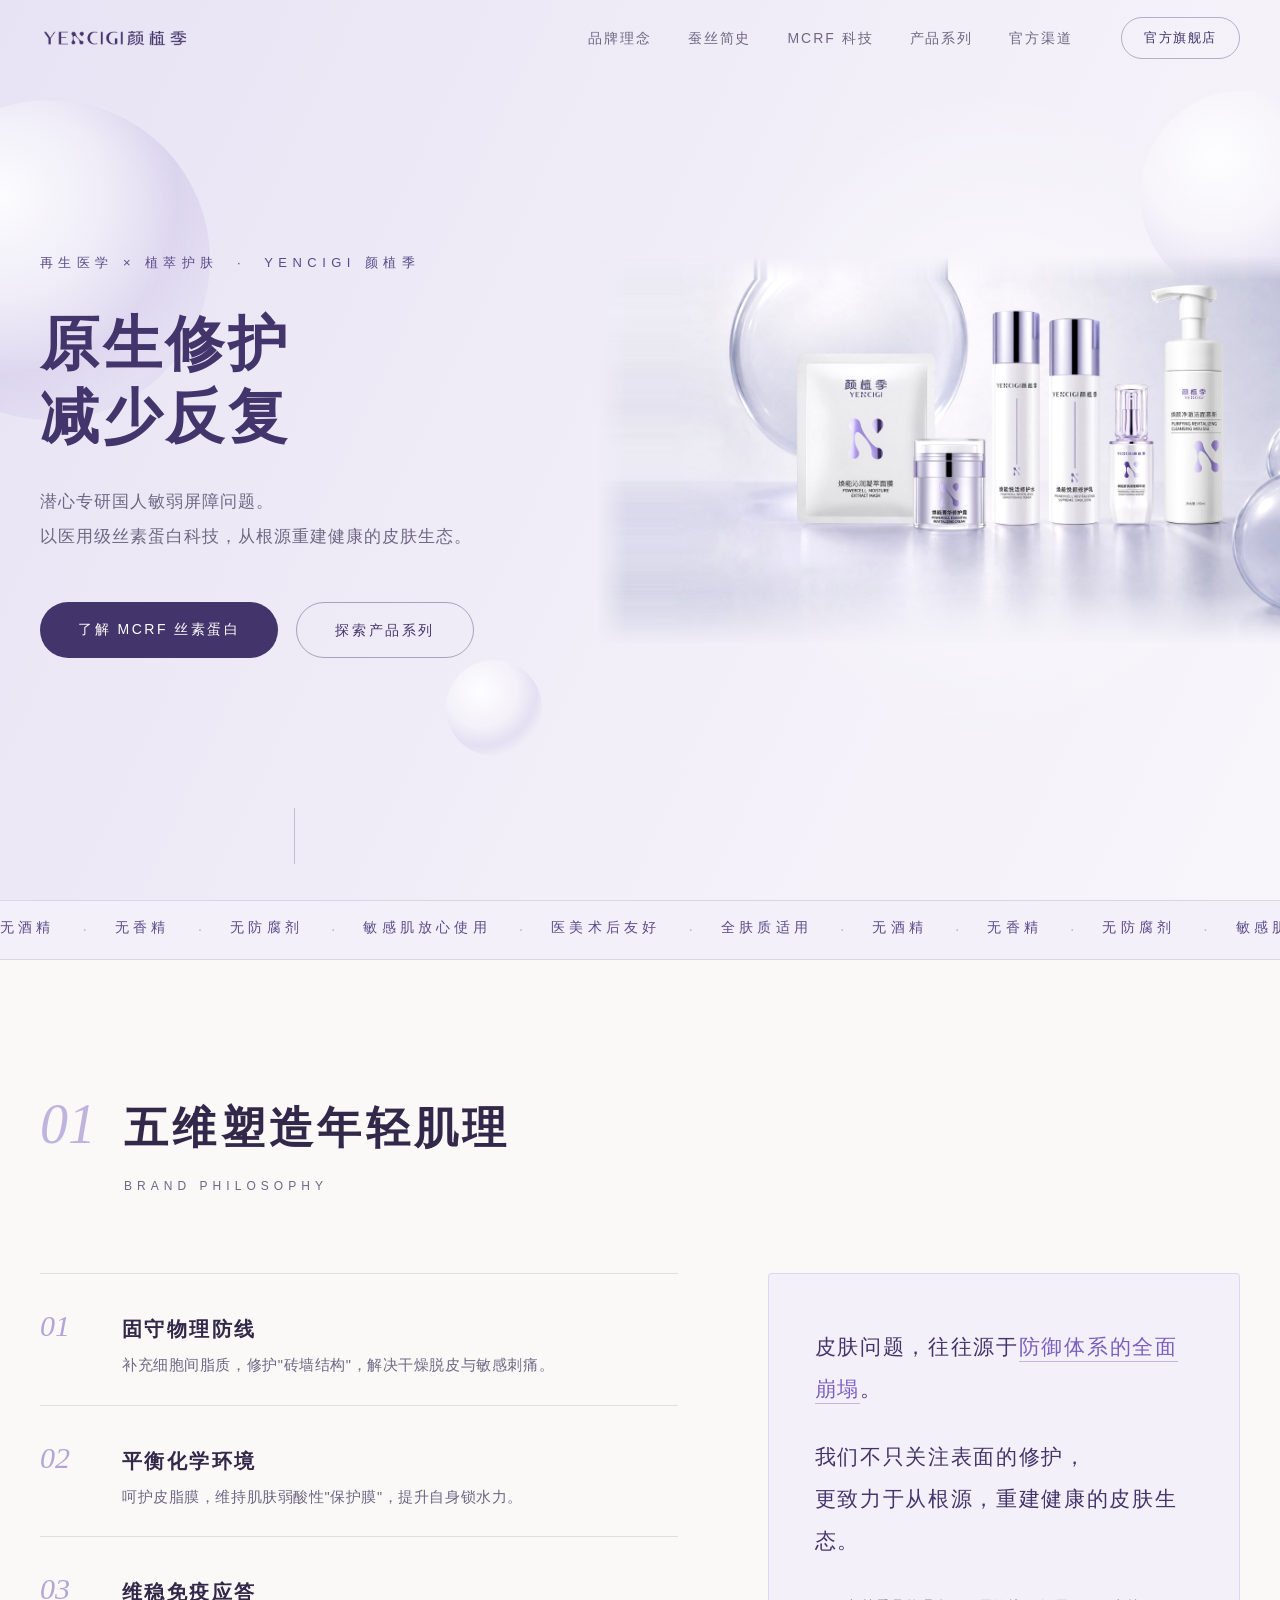
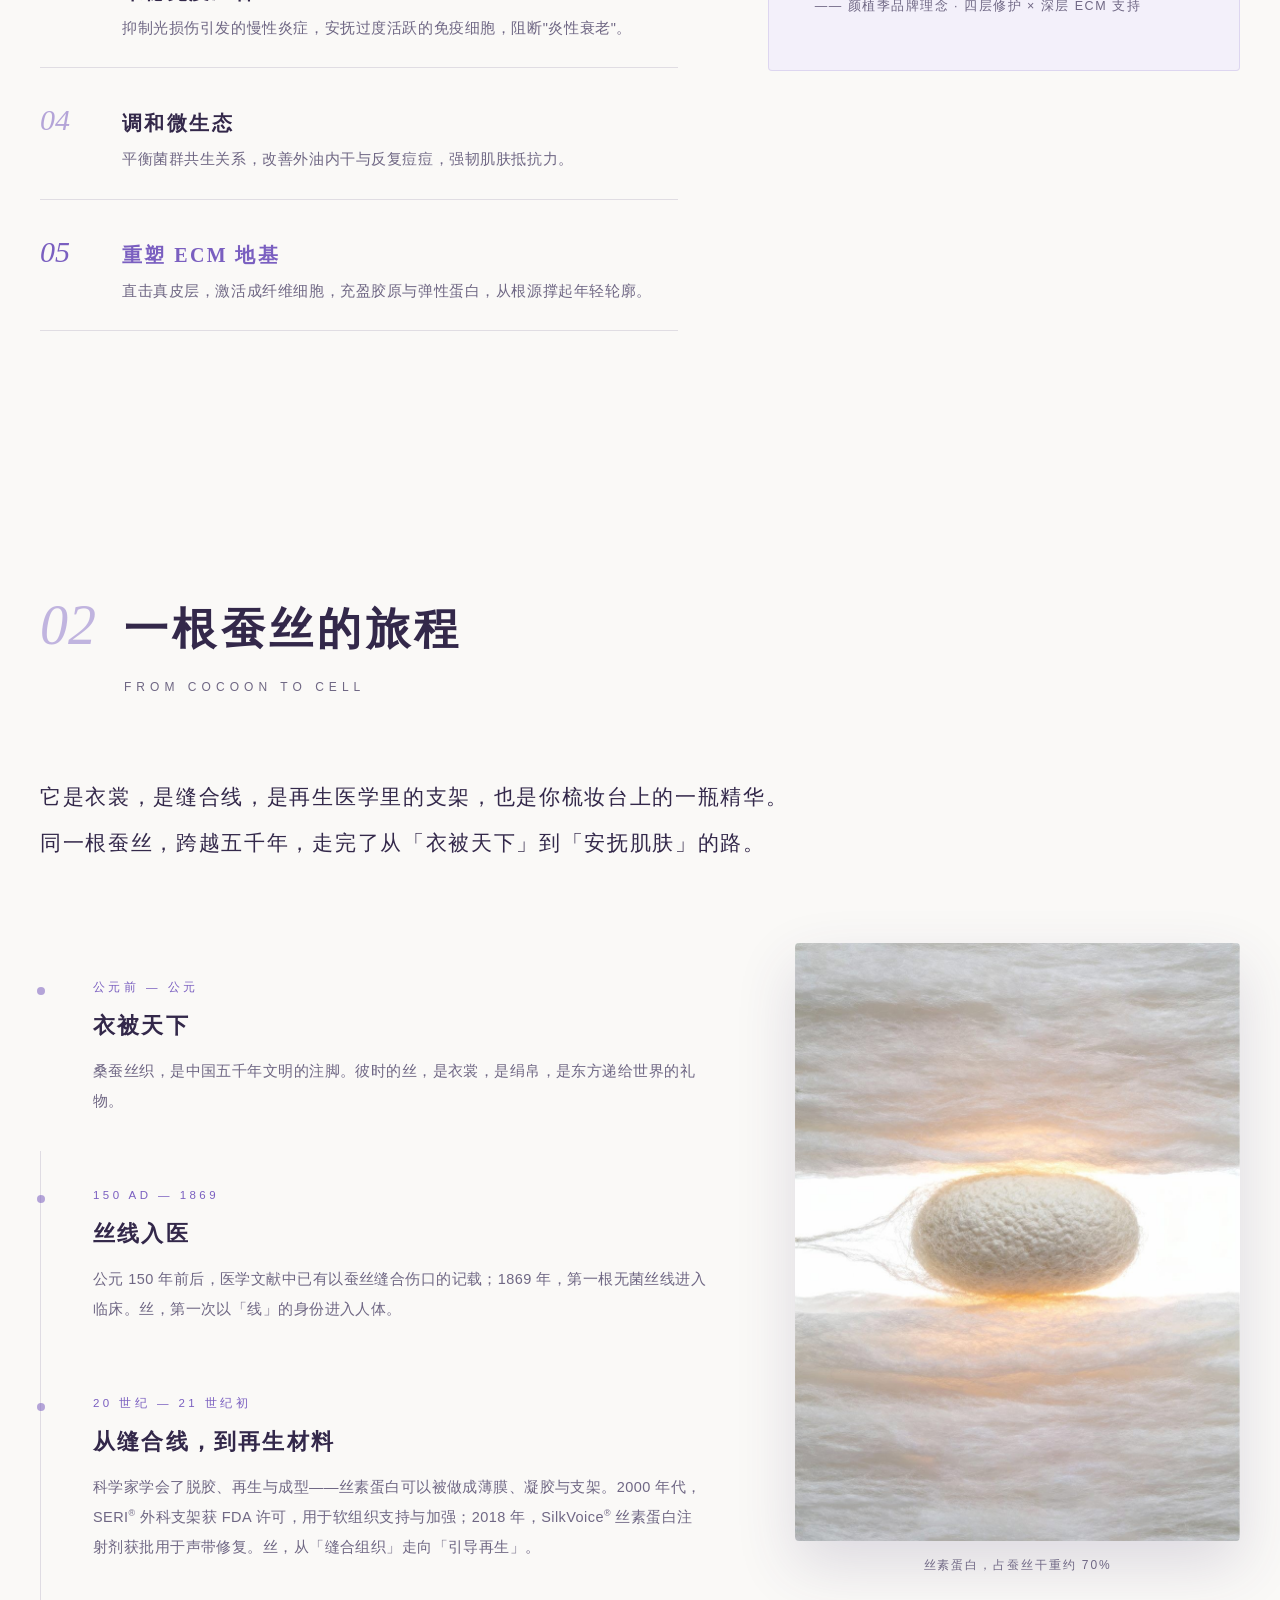
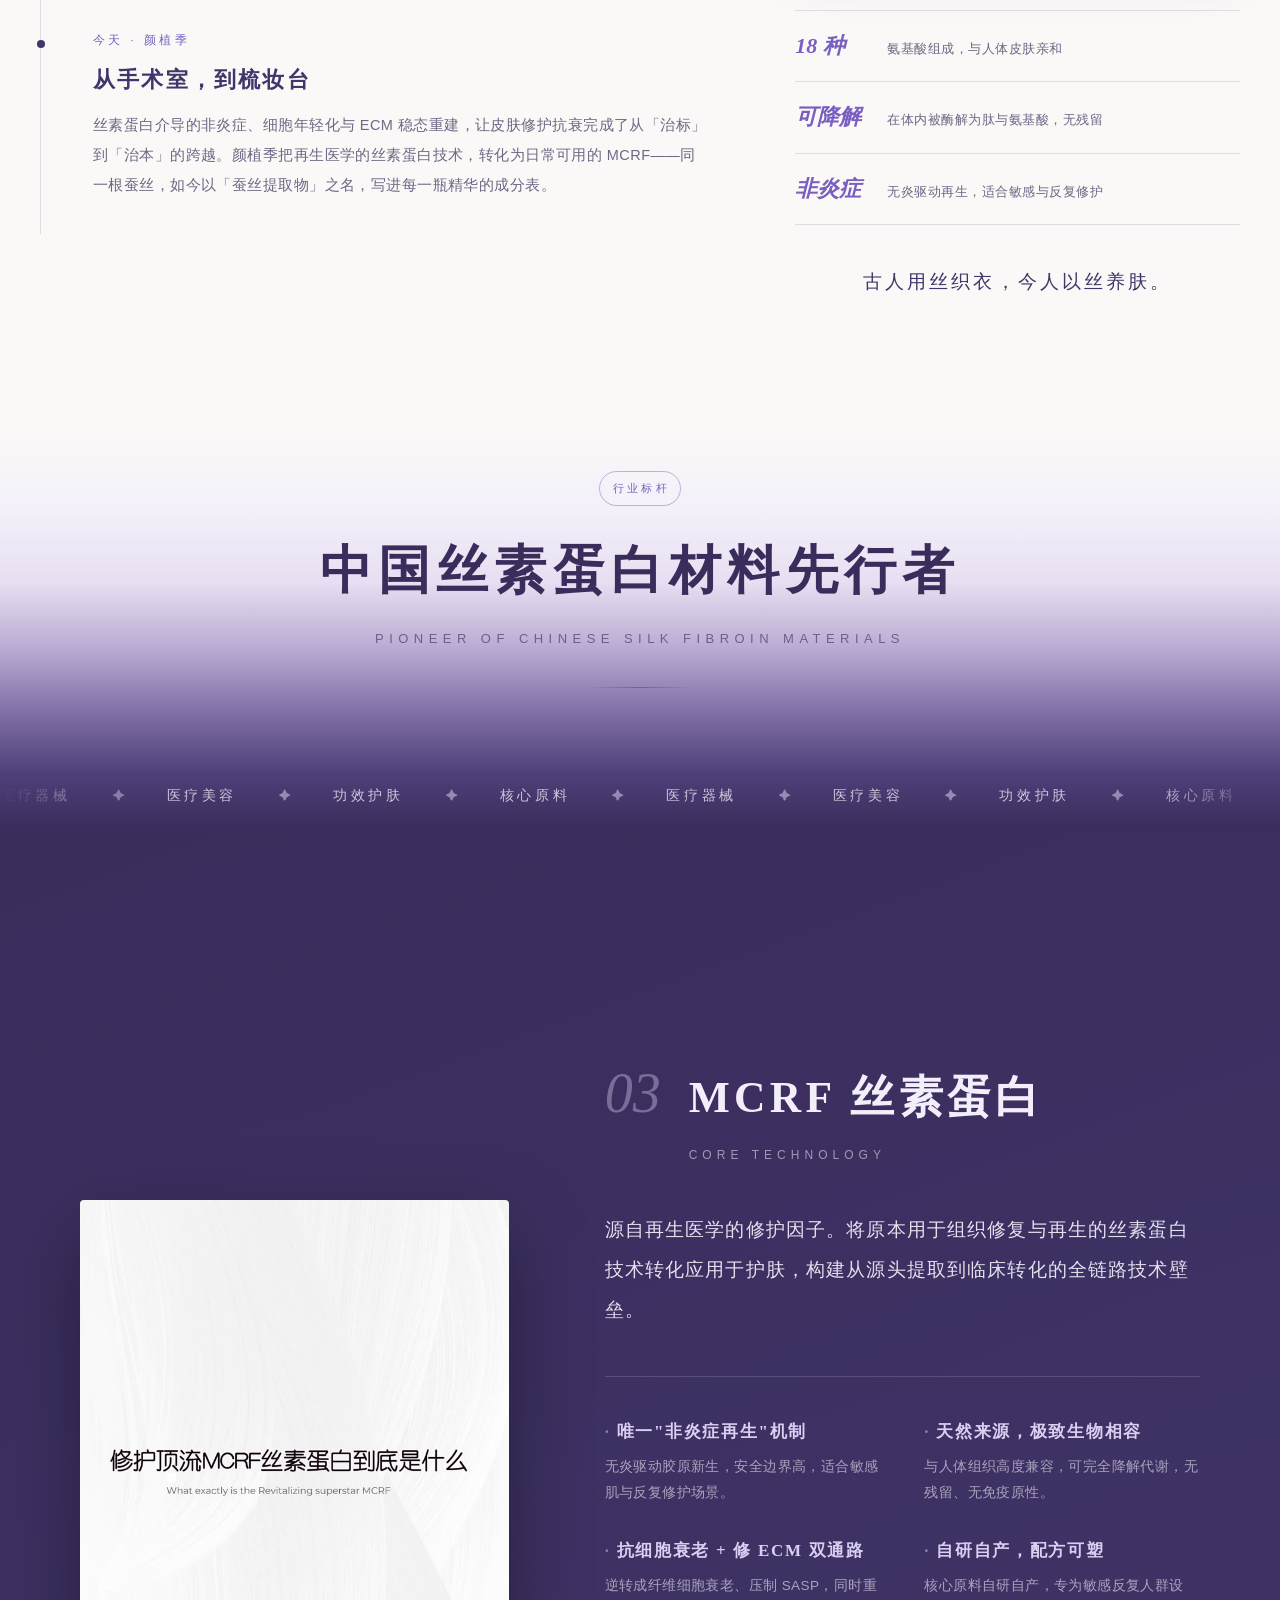
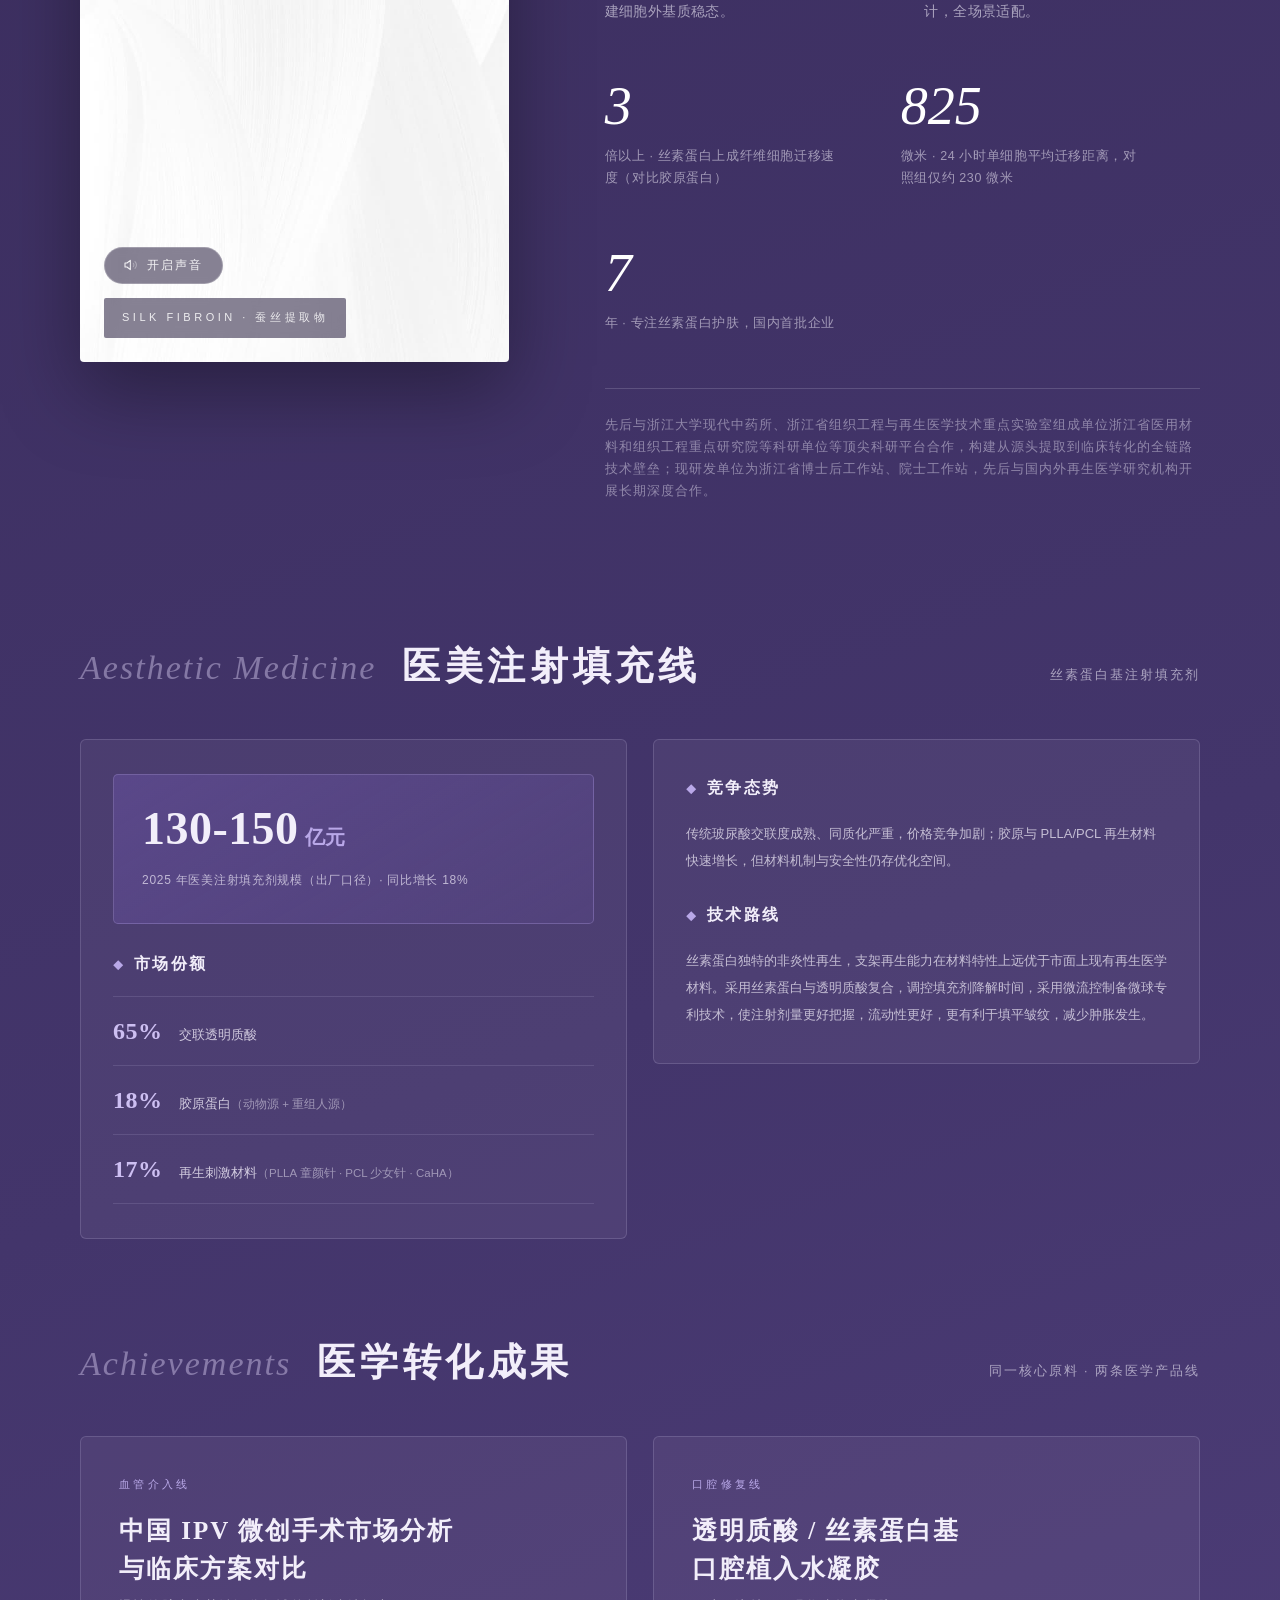
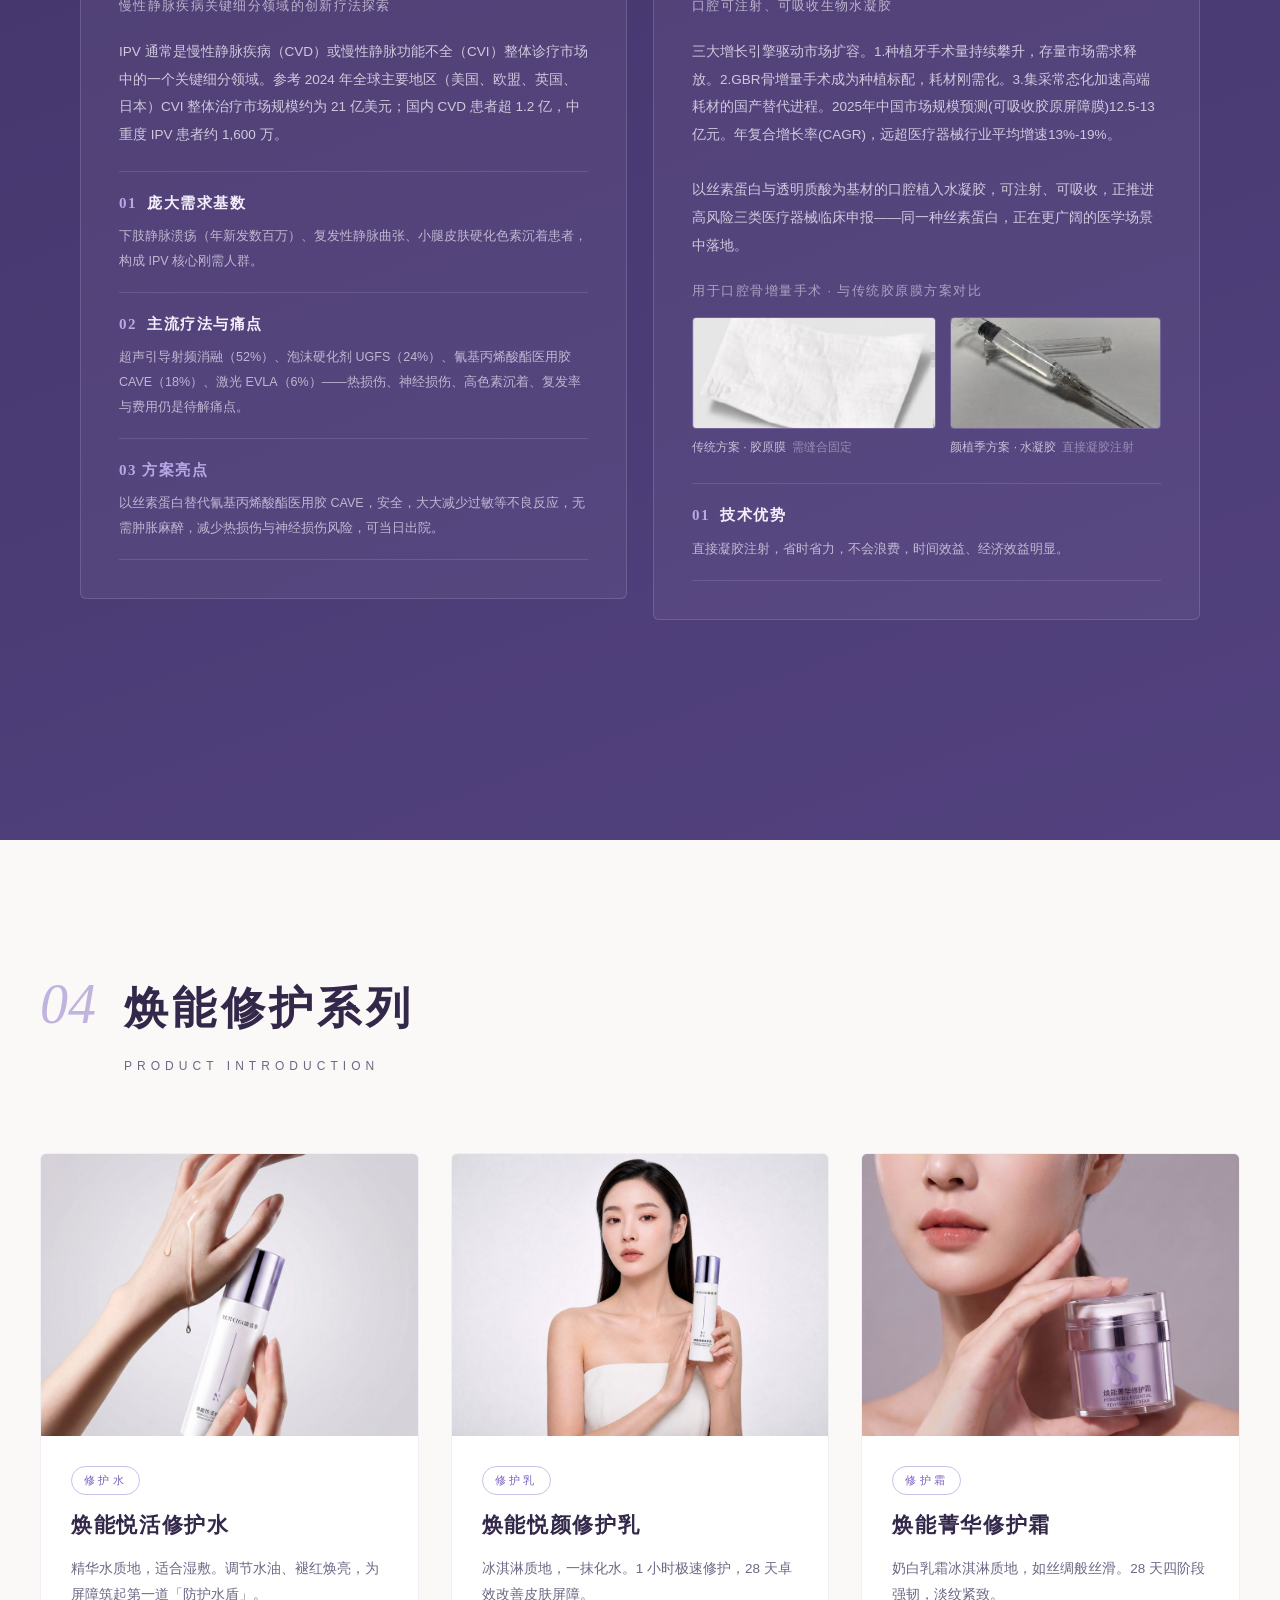
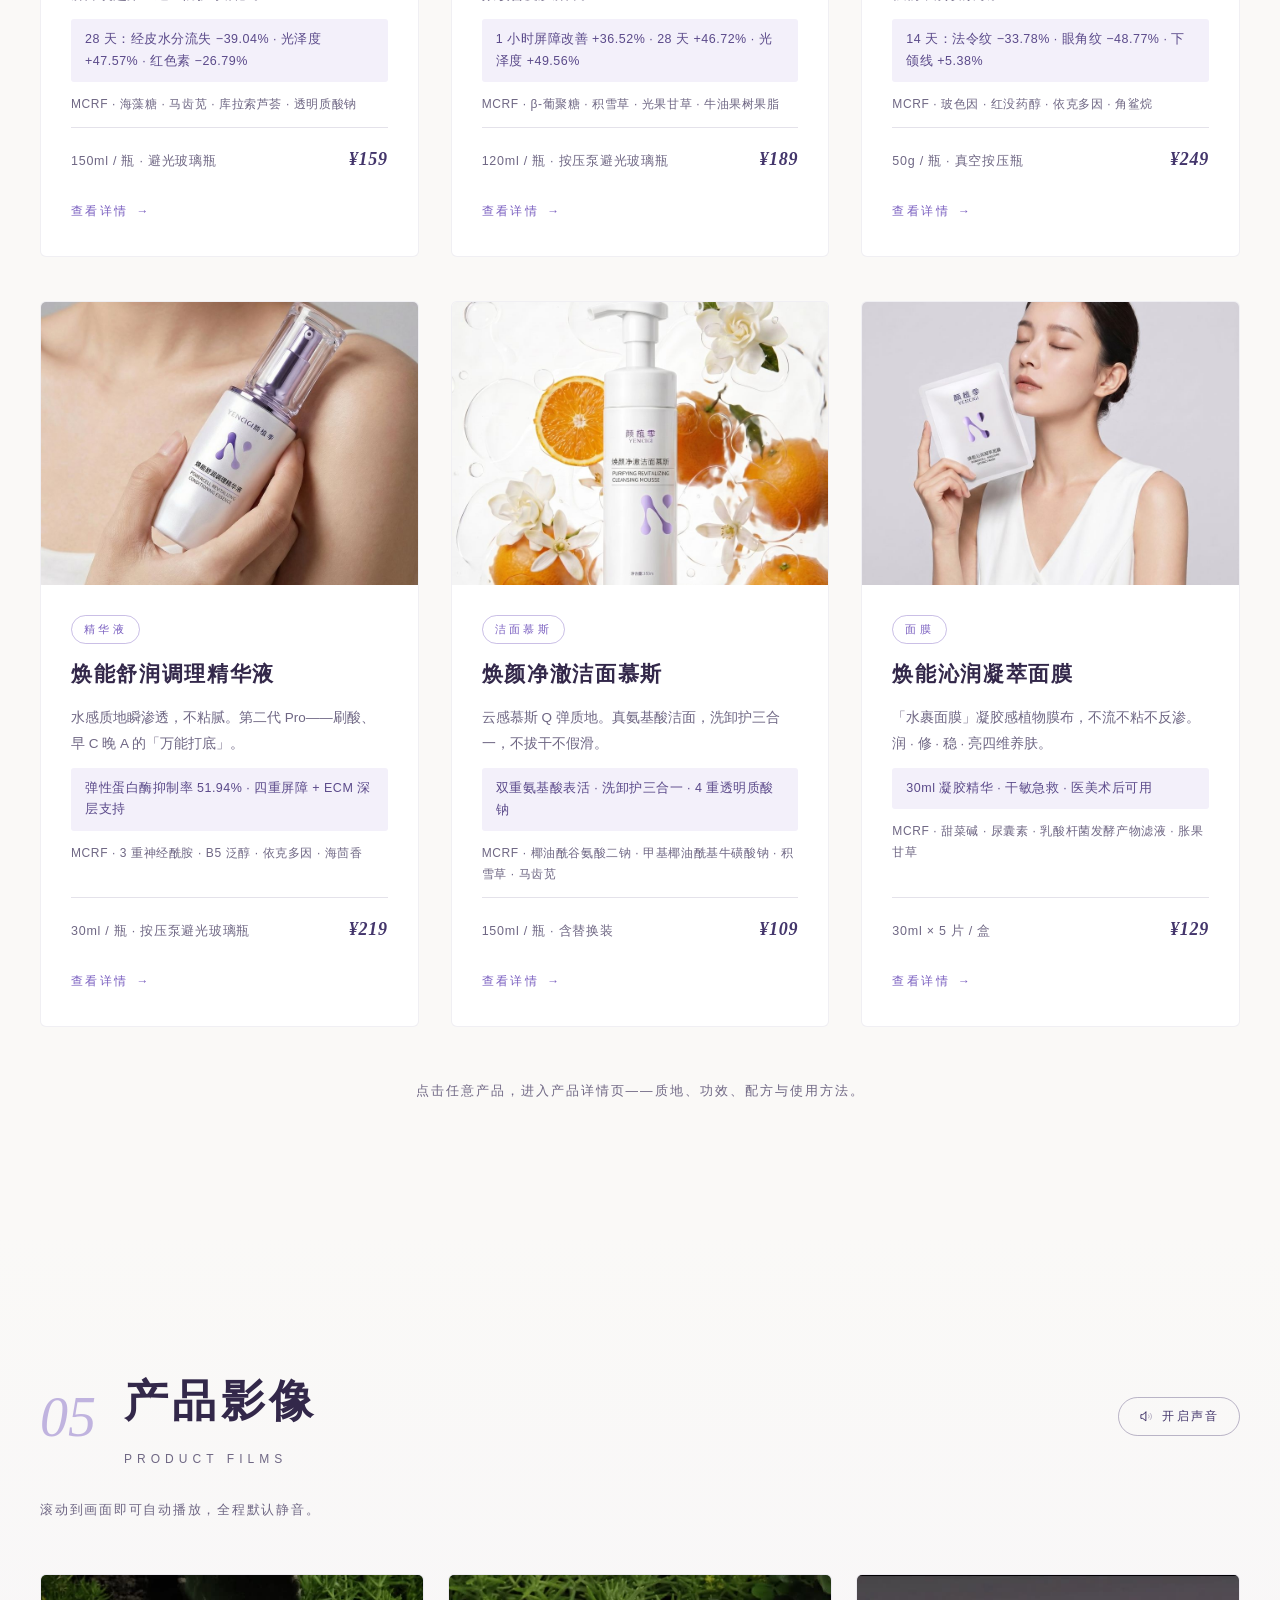
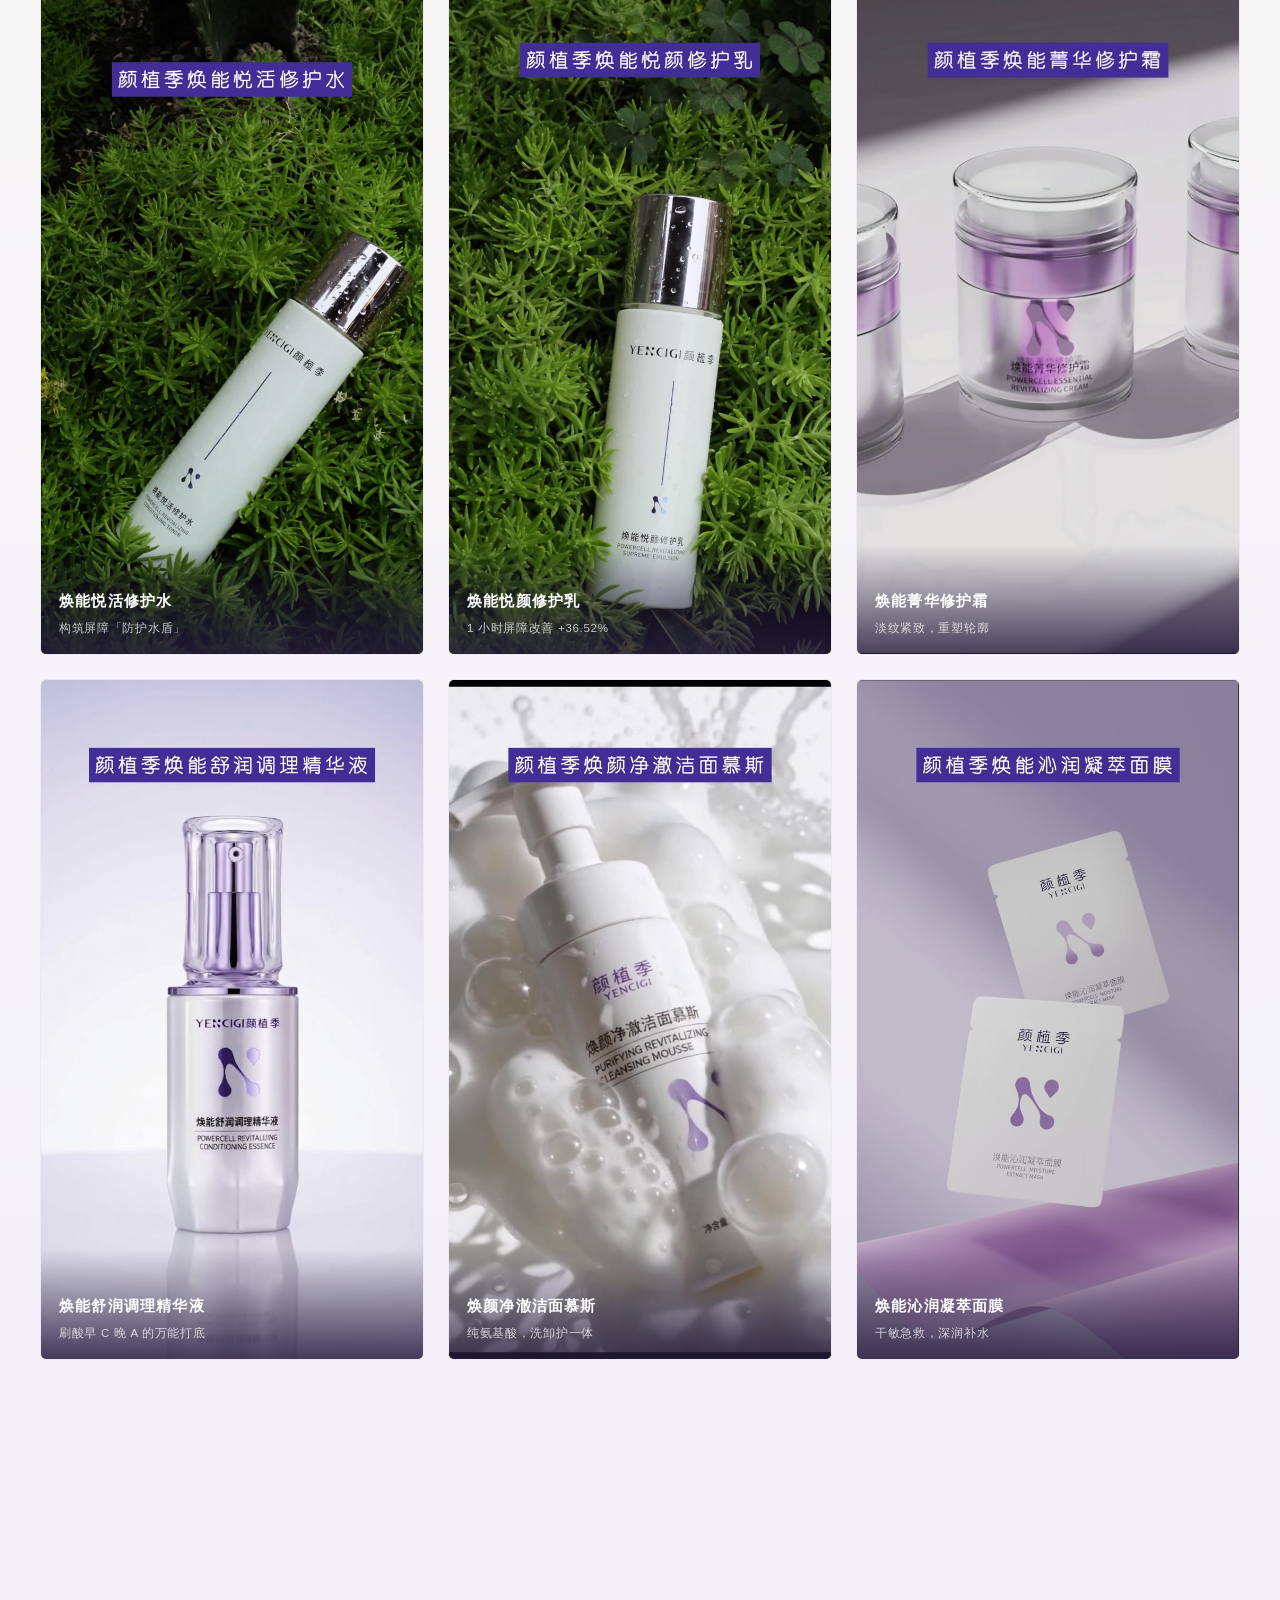
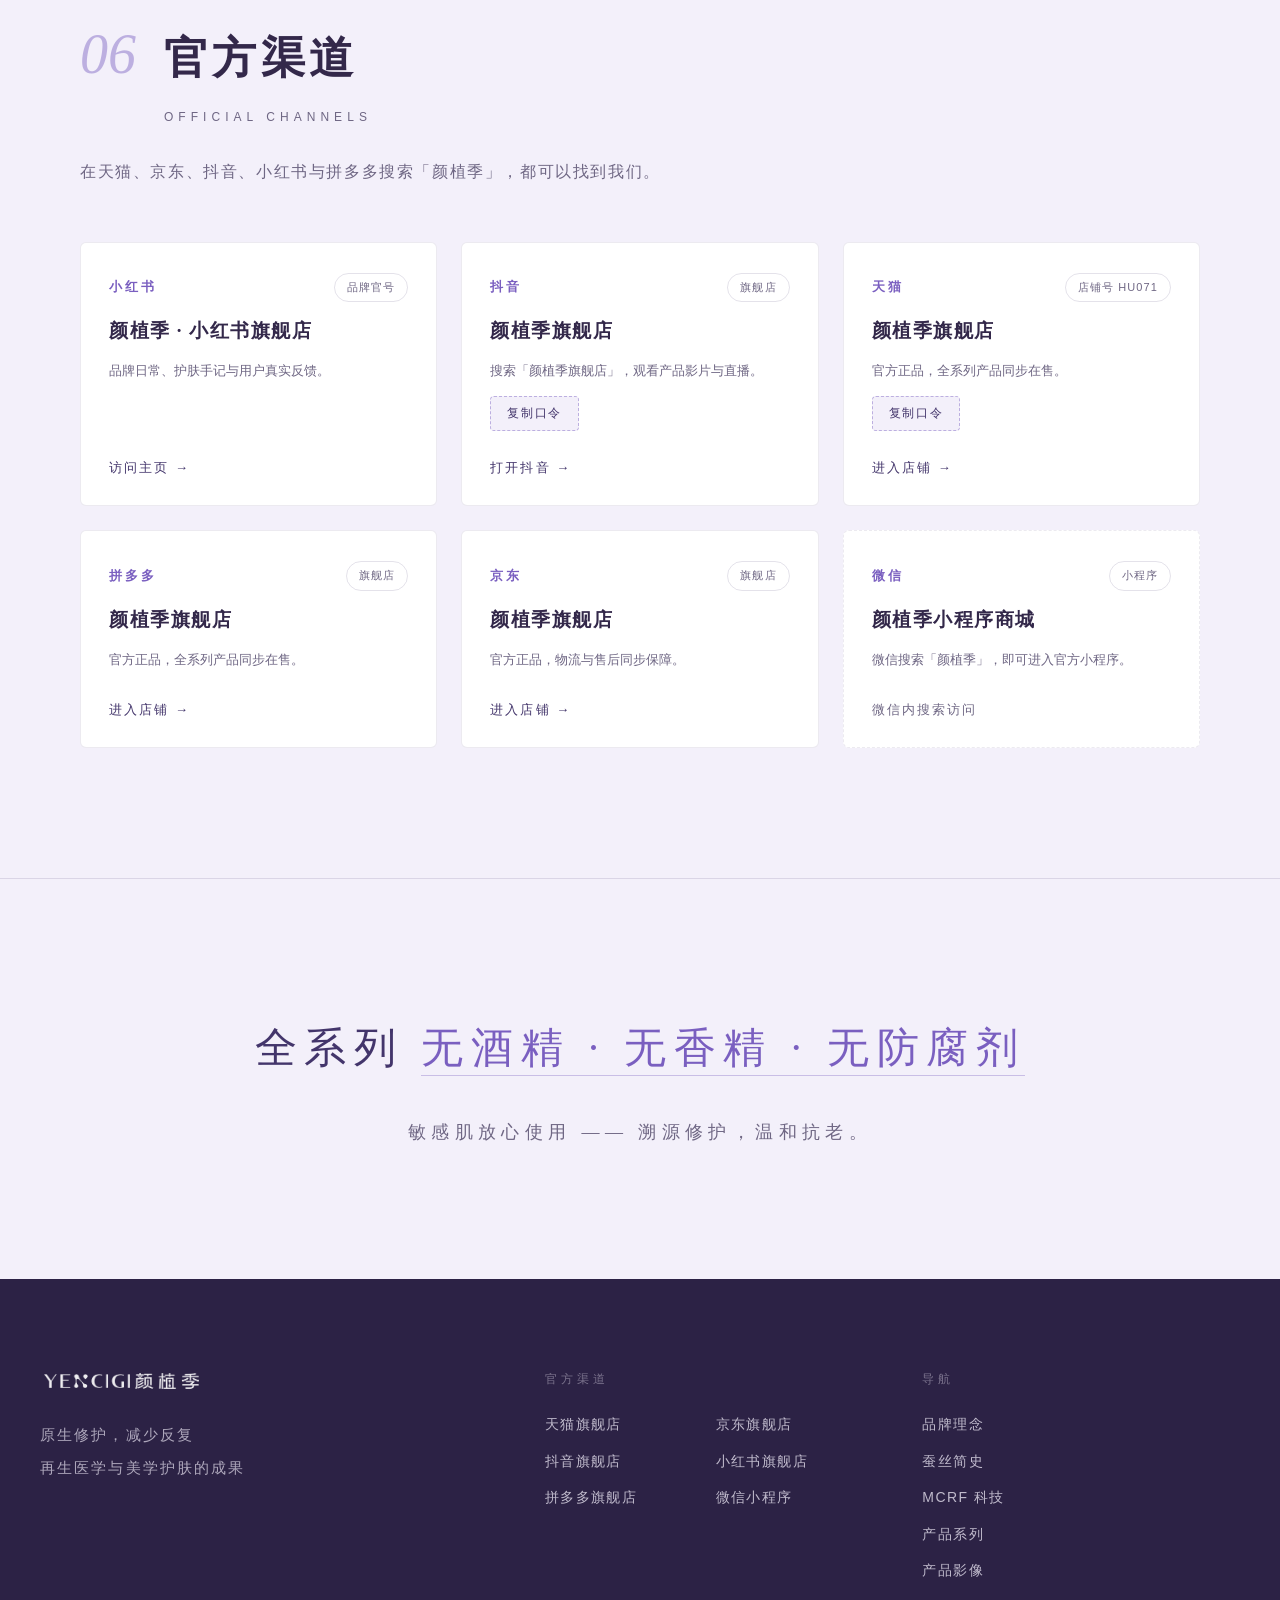
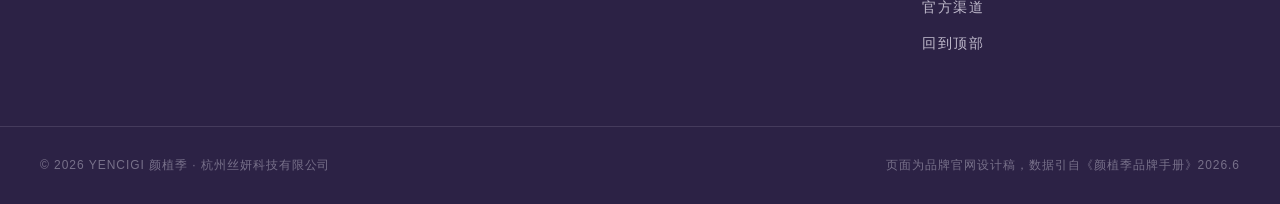
==== index.html @ 17320155 "feat: 颜植季 YANCIGI 品牌官网首版 - 首页六大板块：品牌理念 / 一根蚕丝的旅程 / MCRF 丝素蛋白科技 / 产品系列 / 产品影像 / 官方渠道 - 医美注射填充线与医学转化成果" ====
<!DOCTYPE html>
<html lang="zh-CN" data-page-node-id="gVkkWKsOY5Mrdkh4cDBFR6"><head data-page-node-id="tKLdQchun6On10gp0HejHt">
<meta charset="UTF-8" data-page-node-id="xKkHyjXN2kV61EjZONgkzj">
<meta name="viewport" content="width=device-width, initial-scale=1.0" data-page-node-id="N4dwe2mTuRAI8bBnLJ7kAb">
<title data-page-node-id="QHKl8O4qZp5vq1igxgdNVi">颜植季 YENCIGI — 原生修护，减少反复</title>
<meta name="description" content="颜植季 YENCIGI，再生医学与美学护肤成果。以自研 MCRF 丝素蛋白为核心，潜心专研国人敏弱屏障问题。全系无酒精、无香精、无防腐剂。" data-page-node-id="nVKaXhEusTGeUR6stX3i1z">
<link rel="icon" type="image/png" href="assets/logo.png" data-page-node-id="KYAy9SlB8zjS6jPVBPgC9T">
<link rel="stylesheet" href="style.css" data-page-node-id="nlcSFCFqWVW91qrUNYBifl">
<style id="__dm_no_drag_style__" data-page-node-id="RDaGesNTBqyWZGytKwu01d">* { -webkit-user-drag: none !important; }</style><style id="__dm_bindable_badge_style__" data-page-node-id="352KlZNoCSjLQTpuO9AEKy">[data-sp-bindable="database"]{outline:1px dashed #0088ff;outline-offset:2px;border-radius:4px;}[data-sp-bindable="database"] *{pointer-events:none !important;transition:none !important;animation:none !important;}[data-sp-bindable="database"]{transition:none !important;animation:none !important;}</style></head>
<body data-page-node-id="zXEUsOWKlOxHFxuaA2pG6K" style="">

<!-- ======= 顶部导航 ======= -->
<header class="site-header scrolled" id="siteHeader" data-page-node-id="x3fzDDcHPONhb3MtLoXHN0">
  <div class="header-inner" data-page-node-id="LXngK3eVCdKo66ADnAIZjr">
    <a class="brand" href="#top" aria-label="YENCIGI 颜植季" data-page-node-id="653dTTZr6mEvxCQ2ORGA4L">
      <img src="assets/logo.png" alt="YENCIGI 颜植季" data-page-node-id="mDloyXFY3j11xN6BIjAaDa">
    </a>
    <nav class="main-nav" id="mainNav" data-page-node-id="8q1kEGALqOqpZLpxxzOcKm">
      <a href="#philosophy" data-page-node-id="kRR9gASbMwp98ow4srwVeS">品牌理念</a>
      <a href="#silk" data-page-node-id="849bKNhLHDMVHcCUCAw5Ie">蚕丝简史</a>
      <a href="#science" data-page-node-id="wUfD0OZEwFJtWCNsCEhJzm">MCRF 科技</a>
      <a href="#products" data-page-node-id="KgLlIpOUUNrYTV3sVLY0NA">产品系列</a>
      <a href="#channels" data-page-node-id="xexDz9H4etErHdYDFcYM5d">官方渠道</a>
    </nav>
    <a class="header-cta" href="#channels" data-page-node-id="4APOyvJNbNloIy7dPRWONj">官方旗舰店</a>
    <button class="nav-toggle" id="navToggle" aria-label="打开菜单" data-page-node-id="FMXgWNiApXJmQODhRk64iS"><span data-page-node-id="MsqMnbi7g8hMfvCK6HyAAE"></span><span data-page-node-id="3crDmhE4fMmEGcxo3Xmngt"></span></button>
  </div>
</header>

<!-- ======= 首屏 ======= -->
<section class="hero" id="top" data-page-node-id="P7I7HMKMAIJqVSSq3w3wfM">
  <div class="hero-copy" data-page-node-id="XWbCZWxM3Db9YdmTHusPny">
    <div class="hero-orb hero-orb-a" aria-hidden="true" data-page-node-id="jxMDXBIdr8HkoBT6PyDJvj"></div>
    <div class="hero-orb hero-orb-b" aria-hidden="true" data-page-node-id="qXnIH2l1qZ5bsGTzRHmKVA"></div>
    <div class="hero-content" data-page-node-id="UOoeinQO1ma7t361DTPvsm">
      <p class="hero-eyebrow reveal visible" data-page-node-id="X1rGOqflfsDH8TnZL0GVl8">再生医学 × 植萃护肤 &nbsp;·&nbsp; YENCIGI 颜植季</p>
      <h1 class="reveal d1 visible" data-page-node-id="goZyhvmEvXVqe1VECB8eCm">原生修护<br data-page-node-id="4pvDviCAqhDnmR2mov6Zuy">减少反复</h1>
      <p class="hero-sub reveal d2 visible" data-page-node-id="Net9P22umSObbSbkLItgfa">潜心专研国人敏弱屏障问题。<br data-page-node-id="eSHv3stTtIPIFNdo8Uvh1O">以医用级丝素蛋白科技，从根源重建健康的皮肤生态。</p>
      <div class="hero-actions reveal d3 visible" data-page-node-id="ho41jlo9Lae59Q6eD9lk2C">
        <a class="btn btn-solid" href="#science" data-page-node-id="qDIW1S03gHaLXEvV5iDWKB">了解 MCRF 丝素蛋白</a>
        <a class="btn btn-ghost" href="#products" data-page-node-id="gnlzrAMGmKDIcf0mOCFNKg">探索产品系列</a>
      </div>
    </div>
  </div>
  <div class="hero-visual reveal d1 visible" data-page-node-id="C7fHXBiSouWZQIkaniAAXB">
    <div class="hero-orb hero-orb-c" aria-hidden="true" data-page-node-id="i5nsBqiQhgAz85advHGLHP"></div>
    <img src="assets/hero-products.jpg" alt="颜植季焕能修护系列" data-page-node-id="rfGEJEQ0GLGIE66ukDYXLh">
  </div>
  <div class="scroll-cue" aria-hidden="true" data-page-node-id="ASLTb73MBjEvafGcvUQ5Hs"><span data-page-node-id="4zUaSiLsK1QPoTfhz9I8PL"></span></div>
</section>

<!-- ======= 滚动字幕 ======= -->
<div class="marquee" aria-hidden="true" data-page-node-id="SCDNkm5r5U14bRMSrSKiqe">
  <div class="marquee-track" data-page-node-id="BQOa8PvP9Gbtr2YLzHrd6A">
    <span data-page-node-id="fESLcAeGjnXZzkjgMan5nN">无酒精</span><i data-page-node-id="prknH3m9cyNO607yKdMzkz">·</i><span data-page-node-id="6aUTOMvEmI1d3N75TO9yDZ">无香精</span><i data-page-node-id="G1gkkw2vE6ms2VATnIyLjt">·</i><span data-page-node-id="YvKbeNTzPGqDUZqs3AcN7G">无防腐剂</span><i data-page-node-id="J0uPhLvYvwKqzG4msFNfbL">·</i><span data-page-node-id="YOxTqq3iAwoVcIirhFZLS7">敏感肌放心使用</span><i data-page-node-id="PLwCrHjIzaeqisGFPweQwz">·</i><span data-page-node-id="tKGZ9mkLYqBzY8ple5km45">医美术后友好</span><i data-page-node-id="QyqV2ddfzQ6HTD5DgNEXrf">·</i><span data-page-node-id="jRGDzRBmeZeYUB8pOo82xW">全肤质适用</span><i data-page-node-id="El2AUnOOqUS9NBWOictHXY">·</i>
    <span data-page-node-id="z1z36znYBVIq8SbxfaaFpo">无酒精</span><i data-page-node-id="PvGn4Hu252ajCy3ZrWO8nd">·</i><span data-page-node-id="RXA7HnkDAhdcoNGbSI6HNk">无香精</span><i data-page-node-id="c4AMXbvtfp4oLjcGPWJjWz">·</i><span data-page-node-id="UBDxVHWY94l1I7zVdoDqlh">无防腐剂</span><i data-page-node-id="RY1LmRGFAlQAl3SRliS6HD">·</i><span data-page-node-id="xIicZCTn7ZIFlndykFRnCZ">敏感肌放心使用</span><i data-page-node-id="K61yOQCdGFsgCDEIlgzhlF">·</i><span data-page-node-id="jmANzBYnlNvTG7cnWCWroJ">医美术后友好</span><i data-page-node-id="vBjOz8O6yTo9bjieAwFYSy">·</i><span data-page-node-id="UHAuyyE8SGgQZCygT8thxR">全肤质适用</span><i data-page-node-id="CdmvPWv9Rz7GIsXz0f1WaC">·</i>
  </div>
</div>

<!-- ======= 品牌理念 ======= -->
<section class="section philosophy" id="philosophy" data-page-node-id="pArA6T2UphyIUwcM4Vro8y">
  <div class="section-head reveal visible" data-page-node-id="aRe74B7hgSt9poPYiWluEy">
    <span class="section-index" data-page-node-id="60A116zAngkOV63BDJAhvc">01</span>
    <div class="section-title" data-page-node-id="CGRNwoDUMSHQAMrvHUU1Mm">
      <h2 data-page-node-id="c1AjZq7VIVx2anE6riZtbh">五维塑造年轻肌理</h2>
      <p class="en" data-page-node-id="cREOFJkbxan8xBGI01sCLl">Brand Philosophy</p>
    </div>
  </div>
  <div class="philosophy-grid" data-page-node-id="g4XRyTz79IU1zNKUroaAm0">
    <ol class="pillars" data-page-node-id="HpayWTDEI9ADnrqxHlF2Vn">
      <li class="pillar reveal visible" data-page-node-id="c1hXEhTSb560ktvGDjDsIG">
        <span class="pillar-no" data-page-node-id="tgtBEtP3KZlSRrxBQCXCnJ">01</span>
        <div data-page-node-id="uB07YOnqSJbRZ60C7GBY0e"><h3 data-page-node-id="SoDOCbwn4PFGLRK6E8e1xC">固守物理防线</h3><p data-page-node-id="KYVw5WCuBRilKmG0Mf4PlV">补充细胞间脂质，修护"砖墙结构"，解决干燥脱皮与敏感刺痛。</p></div>
      </li>
      <li class="pillar reveal d1 visible" data-page-node-id="sPEPRDe9wtFbujzx5B6cKY">
        <span class="pillar-no" data-page-node-id="F4yGHQSlf2BQwVxhqwbWIn">02</span>
        <div data-page-node-id="VCbcPKhjnm6yYQPYX5ZW7l"><h3 data-page-node-id="6zuJF4sK10f0Aj4Z6wQckV">平衡化学环境</h3><p data-page-node-id="3WTLOTL8ddO89eC4LELSMH">呵护皮脂膜，维持肌肤弱酸性"保护膜"，提升自身锁水力。</p></div>
      </li>
      <li class="pillar reveal d2 visible" data-page-node-id="nBl90iPOF1Gz1MqOWBrPzE">
        <span class="pillar-no" data-page-node-id="0gUMcERzHMn1MC5oRE3TXA">03</span>
        <div data-page-node-id="KPAvuoMd9bOWw5YCn4vSyQ"><h3 data-page-node-id="P1JLzoJ7kzDKopTWA1gwUX">维稳免疫应答</h3><p data-page-node-id="rmyhFwjJRgHraZVSVPvYma">抑制光损伤引发的慢性炎症，安抚过度活跃的免疫细胞，阻断"炎性衰老"。</p></div>
      </li>
      <li class="pillar reveal d3 visible" data-page-node-id="qAiSqI6qb1wKxZTJxYEoya">
        <span class="pillar-no" data-page-node-id="mZTr2vIQtSLocuqnfOe5dn">04</span>
        <div data-page-node-id="Etp8yDRDV3b7o5GVAkXGul"><h3 data-page-node-id="ZXNumOD96ejrq5HqVEtYTQ">调和微生态</h3><p data-page-node-id="SDpz9h1eQBTIjHV2wFJzvx">平衡菌群共生关系，改善外油内干与反复痘痘，强韧肌肤抵抗力。</p></div>
      </li>
      <li class="pillar pillar-key reveal d4 visible" data-page-node-id="Ym6iBpQ2DI2CXnEv6uG8RZ">
        <span class="pillar-no" data-page-node-id="8UTsAa3m2cjqNsQLHg8P1g">05</span>
        <div data-page-node-id="CyceYDTPqexKr3aFcfRKSX"><h3 data-page-node-id="PKqFbNog4ykoNLU1qbWUMA">重塑 ECM 地基</h3><p data-page-node-id="vAcjQ7tUaNmClpmHHVIcDW">直击真皮层，激活成纤维细胞，充盈胶原与弹性蛋白，从根源撑起年轻轮廓。</p></div>
      </li>
    </ol>
    <aside class="philosophy-quote reveal d2 visible" data-page-node-id="qA4ONlweK7v6ZJ7cu822RA">
      <p class="quote-text" data-page-node-id="GEM9tfZsTr00qoW3DfaXbb">皮肤问题，往往源于<em data-page-node-id="BHEL3db9zY50wMGLSCbQWP">防御体系的全面崩塌</em>。</p>
      <p class="quote-text" data-page-node-id="xWanOGDtm52zHinbzzuJlA">我们不只关注表面的修护，<br data-page-node-id="B7ommFvHlSli610nB4riuT">更致力于从根源，重建健康的皮肤生态。</p>
      <p class="quote-from" data-page-node-id="yBTfSxLefFkiW5kXGr1MhQ">—— 颜植季品牌理念 · 四层修护 × 深层 ECM 支持</p>
    </aside>
  </div>
</section>

<!-- ======= 蚕丝简史 ======= -->
<section class="section silk" id="silk" data-page-node-id="x4uJG4jmsAPhW5nUnr8FMt">
  <div class="section-head reveal visible" data-page-node-id="BaD63GdgytUFVGdAChQRto">
    <span class="section-index" data-page-node-id="lWJoAdyuoa75BQb3Zexg5i">02</span>
    <div class="section-title" data-page-node-id="qZoxL13lrhxvTqtFt4IOBi">
      <h2 data-page-node-id="jbyRtZcGFazFMG6ct7Cne6">一根蚕丝的旅程</h2>
      <p class="en" data-page-node-id="4ty53CL0JUrPfkQjULO287">From Cocoon to Cell</p>
    </div>
  </div>

  <p class="silk-lede reveal visible" data-page-node-id="rwjsvjZ9Jkvadf0dwSQdrq">它是衣裳，是缝合线，是再生医学里的支架，也是你梳妆台上的一瓶精华。<br data-page-node-id="rjzIwsrBoZrMtze7LeDATI">同一根蚕丝，跨越五千年，走完了从「衣被天下」到「安抚肌肤」的路。</p>

  <div class="silk-grid" data-page-node-id="WSU0vfdOJOisGsb2jQWzDj">
    <ol class="silk-timeline" data-page-node-id="yAwzCfG7PfGtsvyIJ5nteB">
      <li class="silk-chapter reveal visible" data-page-node-id="GuBHmuexaOsKoWYDy07HoD">
        <span class="silk-era" data-page-node-id="rn7JTrf8bMDHG23d3iTDIg">公元前 — 公元</span>
        <h3 data-page-node-id="B9ZScqAaogbk6aKHRFB7Qt">衣被天下</h3>
        <p data-page-node-id="EdIrWnDrLilHI0Ih212Xfo">桑蚕丝织，是中国五千年文明的注脚。彼时的丝，是衣裳，是绢帛，是东方递给世界的礼物。</p>
      </li>
      <li class="silk-chapter reveal d1 visible" data-page-node-id="XCePOY5NYQgCsBcdOdSBHP">
        <span class="silk-era" data-page-node-id="DYRF5nN7Tb5egEU9EcZorb">150 AD — 1869</span>
        <h3 data-page-node-id="YKH8NBkGH6PNxtUA0S8VV4">丝线入医</h3>
        <p data-page-node-id="sKHpUEm6rtd1Iu14aCUfc1">公元 150 年前后，医学文献中已有以蚕丝缝合伤口的记载；1869 年，第一根无菌丝线进入临床。丝，第一次以「线」的身份进入人体。</p>
      </li>
      <li class="silk-chapter reveal d2 visible" data-page-node-id="ISuFUGASGzf3ynZmh7qpQZ">
        <span class="silk-era" data-page-node-id="iEHKfn3gsIl87rNVAA7OAw">20 世纪 — 21 世纪初</span>
        <h3 data-page-node-id="SiR5ZQLUX6eeYffXQP1N7C">从缝合线，到再生材料</h3>
        <p data-page-node-id="95BB33e2me47gDnL6ttr1m">科学家学会了脱胶、再生与成型——丝素蛋白可以被做成薄膜、凝胶与支架。2000 年代，SERI<sup data-page-node-id="NwMq6lltp8WdGeRRAyVP7E">®</sup> 外科支架获 FDA 许可，用于软组织支持与加强；2018 年，SilkVoice<sup data-page-node-id="9qyBrhlFaJvrGPrtWmMuBq">®</sup> 丝素蛋白注射剂获批用于声带修复。丝，从「缝合组织」走向「引导再生」。</p>
      </li>
      <li class="silk-chapter silk-chapter-key reveal d3 visible" data-page-node-id="Ei0OEXipV25AelzYDrkh0d">
        <span class="silk-era" data-page-node-id="rbrki4xBEd2mMTRscVIdgj">今天 · 颜植季</span>
        <h3 data-page-node-id="gAFLPNsMOwx9QClvvUQx4N">从手术室，到梳妆台</h3>
        <p data-page-node-id="uEtBoFFjElu29HZccNoWyM">丝素蛋白介导的非炎症、细胞年轻化与 ECM 稳态重建，让皮肤修护抗衰完成了从「治标」到「治本」的跨越。颜植季把再生医学的丝素蛋白技术，转化为日常可用的 MCRF——同一根蚕丝，如今以「蚕丝提取物」之名，写进每一瓶精华的成分表。</p>
      </li>
    </ol>

    <aside class="silk-aside reveal d2 visible" data-page-node-id="OdBfbnBc3lrTHARM0b11BA">
      <figure class="silk-figure" data-page-node-id="1k7ToPEV4sDHPTXNOspJ7w">
        <img src="assets/science-cocoon.jpg" alt="蚕茧与丝纤维" data-page-node-id="pZoT1Riz2nPrPpcneFcJEF">
        <figcaption data-page-node-id="VCbxs4W6PaxhKszbrNVLwF">丝素蛋白，占蚕丝干重约 70%</figcaption>
      </figure>
      <ul class="silk-facts" data-page-node-id="gmHYvmWogGQyNRczQBsgDm">
        <li data-page-node-id="jmBt5NHrDz497lSGHF65Dt"><strong data-page-node-id="FJvArcqQpBFSvGQlBrV8jD">18 种</strong><span data-page-node-id="4PllP3y8azqQrEJzRmvdP0">氨基酸组成，与人体皮肤亲和</span></li>
        <li data-page-node-id="HngAlYkrtfy4FG6jFrvF1B"><strong data-page-node-id="PD3UEjkEyXkFKIjvFOfrRC">可降解</strong><span data-page-node-id="AxBWKTGwao1uxHkaj8pOGX">在体内被酶解为肽与氨基酸，无残留</span></li>
        <li data-page-node-id="SQsgazBmzvACXZFTFv7M88"><strong data-page-node-id="bL8lznIdCKY0yvar6ChEFH">非炎症</strong><span data-page-node-id="A3YFjbdFmSOtLlDt7NUOqy">无炎驱动再生，适合敏感与反复修护</span></li>
      </ul>
      <p class="silk-quote" data-page-node-id="DKWzYi6kqcNrqSx0uNtOvK">古人用丝织衣，今人以丝养肤。</p>
    </aside>
  </div>
</section>

<!-- ======= 品牌宣言（02 → 03 承接带） ======= -->
<section class="claim" data-page-node-id="XxIygvxHQswBFsV6dZUver">
  <div class="claim-head" data-page-node-id="ChNEhrij6CldO41eMbNFOy">
    <span class="claim-badge reveal visible" data-page-node-id="GSuR57UsXwOMStmsQsYttA">行业标杆</span>
    <h2 class="claim-title reveal d1 visible" data-page-node-id="Gn3eV1J9KwFAG8trr6yixO" style="white-space: pre-wrap;">中国丝素蛋白材料先行者​​</h2>
    <p class="claim-en reveal d2 visible" data-page-node-id="xxZFCO2L3BO8fQRIzykMec" style="">PIONEER OF CHINESE SILK FIBROIN MATERIALS</p>
    <span class="claim-rule reveal d2 visible" aria-hidden="true" data-page-node-id="8V6u5rlD9bSLfGCaKRRbs4"></span>
  </div>
  <div class="claim-biz reveal d3 visible" data-page-node-id="7Ggrwr9DYwDIA32f33kaUX">
    <ul class="sr-only" data-page-node-id="Zf9gJNWFBzGZK1r7i7vben"><li data-page-node-id="WzkLFLeKI3GUpxEdZvxY7r">医疗器械</li><li data-page-node-id="nZrKLBtJt1prTwfz0CV2qp">医疗美容</li><li data-page-node-id="9cX7TxxFF1oeQVwBlex6FY">功效护肤</li><li data-page-node-id="LKfXSdBQUoElxh5He75Nuz">核心原料</li></ul>
    <div class="claim-biz-track" aria-hidden="true" data-page-node-id="oTUwaVOFjh7jq0USWqEmg4">
      <span data-page-node-id="RUAMNzXv7EPd1231aDpVPR">医疗器械</span><i data-page-node-id="Eeqa3X1KQM5NxKhFuLg5tN">✦</i><span data-page-node-id="Cx0aKRJ5H5l4MlcoVPZQno">医疗美容</span><i data-page-node-id="jDFZt9ZEBeSoy1rWylpJ70">✦</i><span data-page-node-id="LItRrczJ5J3wWBCzcDtyqy">功效护肤</span><i data-page-node-id="dKP893RkYjg0HDYvIUY9En">✦</i><span data-page-node-id="AJDF0zB7TC4FY4DrG39xVC">核心原料</span><i data-page-node-id="4Z79dWaRbY6FDSr1KEoh0J">✦</i><span data-page-node-id="TH7WrMjrxZzZaQHTKxvlia">医疗器械</span><i data-page-node-id="8QUZVGENCeSGKbvH8st9dP">✦</i><span data-page-node-id="m0UbHuYuKS8nPqWN4r2YEB">医疗美容</span><i data-page-node-id="MqcwlV9dh2TDBYgG938cvw">✦</i><span data-page-node-id="Qgen5FDKCDIGYrxIp99jZE">功效护肤</span><i data-page-node-id="I5NlkzvATZTQ8OY30PWODh">✦</i><span data-page-node-id="gxWebwqWBEGKLlYOALnGnV">核心原料</span><i data-page-node-id="saNB5rK8GB4nzjpYztfHB6">✦</i><span data-page-node-id="neGGMhZgk9e2f21tTknIhp">医疗器械</span><i data-page-node-id="NP7L1DuIbQYDuwcEc9lvqp">✦</i><span data-page-node-id="hdJfW3Ep1u45oSLwyWnHXO">医疗美容</span><i data-page-node-id="YT2aXPXyDApayjUBmo05xq">✦</i><span data-page-node-id="YQ5TIrt2I4DOhNzpOQBJbZ">功效护肤</span><i data-page-node-id="4vZNMX0gN7AkUvJXOwnktR">✦</i><span data-page-node-id="BVmEPvi0t63FagLFGHWq5t">核心原料</span><i data-page-node-id="XrjBXmW8QNYG2BPmA1Oz8u">✦</i><span data-page-node-id="jYod40vaz5MvDHkV6Fb3Bi">医疗器械</span><i data-page-node-id="9sz5jT6UDUh9O4moAoCcGF">✦</i><span data-page-node-id="n1Z7ZnXPO9avF2ot15MnFm">医疗美容</span><i data-page-node-id="jslD5cVmaNEQg4J7yWODkU">✦</i><span data-page-node-id="Ry6o5YC7LoUcBYcICN7oHG">功效护肤</span><i data-page-node-id="UJOkNwGgvzkI3vAhf4wFpw">✦</i><span data-page-node-id="sXzc4eZCmlR5yUTn7PXeSU">核心原料</span><i data-page-node-id="XCjWRwOI2kAvxcdFsqrrwc">✦</i><span data-page-node-id="DokhI3cq0dsjGzImcjiNF0">医疗器械</span><i data-page-node-id="F4NcK6TyJZ4RY57fuTS9jn">✦</i><span data-page-node-id="YLWWFBt73GAuE2rk0dcJro">医疗美容</span><i data-page-node-id="IdXzGWJ7ex1yG3HPq6XsY1">✦</i><span data-page-node-id="KLveJUEfWBgydMdnGaJZN9">功效护肤</span><i data-page-node-id="DpaBDNrw50NZ7DqFAeeyYp">✦</i><span data-page-node-id="buZrQORbZSYxFHN5IVFGaK">核心原料</span><i data-page-node-id="XJ1DEL0eoScp2PQg7l85na">✦</i><span data-page-node-id="8fgtqumCMvUDWWOoYkn2Sv">医疗器械</span><i data-page-node-id="AXFEAOCTLurDa0J3hvpnMs">✦</i><span data-page-node-id="TunrA5FoOMnQIZ9pxJyrwD">医疗美容</span><i data-page-node-id="OsgeJbQQIxMsCOWlGGXNqt">✦</i><span data-page-node-id="CduGJYCK7BNOZB158kWp5F">功效护肤</span><i data-page-node-id="tun8toPUFuIz3aeX4anU2h">✦</i><span data-page-node-id="ar1MW7ZV7L9huBiDZ96ASY">核心原料</span><i data-page-node-id="v5OdG3SorUGv2rpjoGxNHb">✦</i><span data-page-node-id="FcixduitBgpgI7N8dx1RRU">医疗器械</span><i data-page-node-id="hVNisZADB25YN1QBcZe0Se">✦</i><span data-page-node-id="zmpJ3Yv4ijQXauTzsJaMXG">医疗美容</span><i data-page-node-id="PzdijbR8uHig8aXh22VNzx">✦</i><span data-page-node-id="r9kDTywE4sClowIJTGrhx7">功效护肤</span><i data-page-node-id="NGTF40Hm3XoQGmmdRg1ZGA">✦</i><span data-page-node-id="BrdSowMmnRacgNooKAMii5">核心原料</span><i data-page-node-id="B9HE1cdzm5dVqdB7XU6tAV">✦</i><span data-page-node-id="Cwb9G4HZAL6GxVch7AOmsy">医疗器械</span><i data-page-node-id="BDq0nnhDQwjmXG6XHQ4Gj9">✦</i><span data-page-node-id="WGLFtXyJsv7rpcTs6itC8C">医疗美容</span><i data-page-node-id="lTy16YBCpnFC5xBiadHrB2">✦</i><span data-page-node-id="48AHa81YdDzqFIfZ6vGzpS">功效护肤</span><i data-page-node-id="elMNBxcx5gFVVw3SOfzw22">✦</i><span data-page-node-id="4JwSFqR4iIpwrlKArf5Fuq">核心原料</span><i data-page-node-id="K1fHOGPmNHrMEO3Gc1giXM">✦</i>
    </div>
  </div>
</section>

<!-- ======= MCRF 核心科技 ======= -->
<section class="section science" id="science" data-page-node-id="Y3aPlt0OndUOurCjiQIUES">
  <div class="science-inner" data-page-node-id="G60xQwSMHK49EAjhw5UHuA">
    <div class="science-media reveal visible" data-page-node-id="PE0krPqBZu3sptVNyVwqvx">
      <video class="tech-video" src="assets/v-mcrf.mp4" poster="assets/v-mcrf.mp4.jpg" muted="" loop="" playsinline="" preload="none" data-page-node-id="QVrHY71dQ7gOfGbI2AHOqA"></video>
      <button class="video-sound" data-video="tech" aria-label="开启声音" data-page-node-id="3yP5INgy5E2jdNScl2Qpk9">
        <svg viewBox="0 0 24 24" width="16" height="16" fill="none" stroke="currentColor" stroke-width="1.6" stroke-linecap="round" stroke-linejoin="round" data-page-node-id="WxgV4pGsYDpadDYRX6JQCd"><path d="M11 5 6 9H3v6h3l5 4V5z" data-page-node-id="4oaVvvC1visVF1gBydpq3t"></path><path class="wave" d="M15.5 9.5a4 4 0 0 1 0 5" data-page-node-id="j1PRDAOtFE2khDSZUlcH5k"></path><path class="wave" d="M18 7a7.5 7.5 0 0 1 0 10" data-page-node-id="YAtr5QBMR34evTuCac98qq"></path></svg>
        <span data-page-node-id="b9AGkxQS4ZGQzzeuKKUJwu">开启声音</span>
      </button>
      <div class="science-media-tag" data-page-node-id="ifPmqnA5FxkaGzJTopr5TX">Silk Fibroin · 蚕丝提取物</div>
    </div>
    <div class="science-body" data-page-node-id="kx7mQFJQChvolNdCgHrGMZ">
      <div class="section-head light reveal visible" data-page-node-id="PHSIquGQ0H2nqUzKfyoTNL">
        <span class="section-index" data-page-node-id="PUGuY32tXSNABJNbt4tIU1">03</span>
        <div class="section-title" data-page-node-id="C4xcQRFCE1HsfbZi6gUUPh">
          <h2 data-page-node-id="i3z3y94NMUlEgOxo9CrXeg">MCRF 丝素蛋白</h2>
          <p class="en" data-page-node-id="JcCGmqiTF5WF6Fjzp4AfvV">Core Technology</p>
        </div>
      </div>
      <p class="science-lede reveal d1 visible" data-page-node-id="WfLzJUx7dYuprgMCXfLbsO">源自再生医学的修护因子。将原本用于组织修复与再生的丝素蛋白技术转化应用于护肤，构建从源头提取到临床转化的全链路技术壁垒。</p>
      <div class="advantages" data-page-node-id="4e3N2kq9muWWFesCZQCrwp">
        <div class="adv reveal d1 visible" data-page-node-id="yTghrikcZdQTeGU0UFEu1O"><h4 data-page-node-id="6zYgBJhoNH94CrrE2UPy6d">唯一"非炎症再生"机制</h4><p data-page-node-id="WBiCVCYncdGMN7yUSuDXon">无炎驱动胶原新生，安全边界高，适合敏感肌与反复修护场景。</p></div>
        <div class="adv reveal d2 visible" data-page-node-id="oMrB6hy1emAqduP07Xah7l"><h4 data-page-node-id="O7vpdjtjHd8gCFNelAtxRg">天然来源，极致生物相容</h4><p data-page-node-id="iDdtrAaSEvumk63wdeBsRQ">与人体组织高度兼容，可完全降解代谢，无残留、无免疫原性。</p></div>
        <div class="adv reveal d3 visible" data-page-node-id="Wcyb1FnzH6mVAq3uwG52mI"><h4 data-page-node-id="qeESphEPyJiYFKy8M6ZWJe">抗细胞衰老 + 修 ECM 双通路</h4><p data-page-node-id="CvSmob2vMquwxKEeiPLr4R">逆转成纤维细胞衰老、压制 SASP，同时重建细胞外基质稳态。</p></div>
        <div class="adv reveal d4 visible" data-page-node-id="eNabVnOiC4ELK8x72iC4Bq"><h4 data-page-node-id="E63EBssBPJ7eaNOzULhpjM">自研自产，配方可塑</h4><p data-page-node-id="D3krpuzsXabG0r0IU4KUHn">核心原料自研自产，专为敏感反复人群设计，全场景适配。</p></div>
      </div>
      <div class="stats" data-page-node-id="rheys5M9kBX9t8fk3fE9gN">
        <div class="stat reveal visible" data-page-node-id="NBB5WkvkL8BvrRoE2FzHQv"><strong data-count="3" data-page-node-id="0FQcIdyAMz9xEeqHcaIigW">3</strong><span data-page-node-id="aqLvJRP8oYkpPPBbRD4KU8">倍以上 · 丝素蛋白上成纤维细胞迁移速度（对比胶原蛋白）</span></div>
        <div class="stat reveal d1 visible" data-page-node-id="jrqs3U3Wag26eFgy6OF7og"><strong data-count="825" data-page-node-id="4hI5zygydE9uMrPG31L5pl">825</strong><span data-page-node-id="hZcq0biVLMEknzNavKbDA8">微米 · 24 小时单细胞平均迁移距离，对照组仅约 230 微米</span></div>
        <div class="stat reveal d2 visible" data-page-node-id="P6kBCGDrDlgKcztcghriK8"><strong data-count="7" data-page-node-id="CSrtBvezGqQHaQMcoucfQj">7</strong><span data-page-node-id="MkS5iSAQptfWZkD5ZOiWBd">年 · 专注丝素蛋白护肤，国内首批企业</span></div>
      </div>
      <p class="science-refs reveal d2 visible" data-page-node-id="WpuM4roEiKvbvcMCzPpuVh" style="white-space: pre-wrap;">先后与浙江大学现代中药所、浙江省组织工程与再生医学技术重点实验室组成单位浙江省医用材料和组织工程重点研究院等科研单位等顶尖科研平台合作，构建从源头提取到临床转化的全链路技术壁垒；现研发单位为浙江省博士后工作站、院士工作站，先后与国内外再生医学研究机构开展长期深度合作。​</p>
    </div>
  </div>

  <!-- ======= 医美注射填充线 ======= -->
  <div class="sci-inj" data-page-node-id="Ln37mdKuTUROcgJITBSB1K">
    <div class="sci-inj-head reveal visible" data-page-node-id="yFjUhBUaUmCwMKXc2nG7Of">
      <span class="pd-section-index" data-page-node-id="WRkVDVTgAPqSww807BjOYs">Aesthetic Medicine</span>
      <h2 data-page-node-id="x2Re2NE9XvwntnobS3B6IH">医美注射填充线</h2>
      <p data-page-node-id="r36IWj3SSWwCvTBBk8KCAy" style="">丝素蛋白基注射填充剂​​</p>
    </div>
    <div class="sci-inj-grid" data-page-node-id="b9SenHKZ2EEvuQLblYdELs">

      <div class="sci-inj-col reveal visible" data-page-node-id="JjXCttZWsxQWbhKhSCSZBn">
        <div class="sci-inj-num" data-page-node-id="1aGZy4GtAXdxFMFPTtjD4l">
          <b data-page-node-id="ZX3KCSiT8fmDBb0bp1i8x1">130-150<i data-page-node-id="IXc0WzEiizSEHj5ePVWoqL">亿元</i></b>
          <span data-page-node-id="Bppd7Xv7cnnvLkuMaBrgVu">2025 年医美注射填充剂规模（出厂口径）· 同比增长 18%</span>
        </div>
        <div class="sci-inj-block" data-page-node-id="zOZAR0ML83CwwfA2L6uCxU">
          <h4 data-page-node-id="sUNOwBqEtTIGWW0WJtDsqS"><i data-page-node-id="xcdKVGoB4ZaXK4KNWMI2Sb">◆</i>市场份额</h4>
          <ul class="sci-inj-share" data-page-node-id="FBn65ZxbEELCReuE4sDp5s">
            <li data-page-node-id="bHYLaUuaDDxr5isAxDucXG"><b data-page-node-id="uJb5EcVWHpVc0r4fErH7np">65%</b><span data-page-node-id="nUZGNTRSAFeJbkG216x0Tu">交联透明质酸</span></li>
            <li data-page-node-id="bugdCpL0QW7ciXd19IANEP"><b data-page-node-id="10dn0m1tCj2vh7OYu8bVXf">18%</b><span data-page-node-id="Z6uag01RWrY3fUBzyzz2LG">胶原蛋白<em data-page-node-id="MZMUFLG7sFAsOkpNf21vKD">（动物源 + 重组人源）</em></span></li>
            <li data-page-node-id="8zs7CbvAYWPFb5EiCFcCPz"><b data-page-node-id="ROctyDEIA5tNiv1POXhDfx">17%</b><span data-page-node-id="21InXTWQ6A6sVwmdRfFB2T">再生刺激材料<em data-page-node-id="KvXttUY9EXJIvtbEcoCr8V">（PLLA 童颜针 · PCL 少女针 · CaHA）</em></span></li>
          </ul>
        </div>
      </div>

      <div class="sci-inj-col reveal d1 visible" data-page-node-id="ptxMO77Sw7x42tHBUcZRou">
        <div class="sci-inj-block" data-page-node-id="xMqdCPWUiHkNyFlL8ieDEg">
          <h4 data-page-node-id="vVReRShHvdo0X84R8m8JwJ"><i data-page-node-id="by4byexpn4B4VGHlEIvk9t">◆</i>竞争态势</h4>
          <p data-page-node-id="dzAPOsGCMKEP6yGrxSlCgX" style="">传统玻尿酸交联度成熟、同质化严重，价格竞争加剧；胶原与 PLLA/PCL 再生材料快速增长，但材料机制与安全性仍存优化空间。​</p>
        </div>
        <div class="sci-inj-block" data-page-node-id="ssLE4ogMFNXk2XKfwSaG2p">
          <h4 data-page-node-id="iR6INgUojgfFuF5n6QbXzL"><i data-page-node-id="oVvUVDvmwgP12tRcsNmPRF">◆</i>技术路线</h4>
          <p data-page-node-id="I4J9CcXE6j1rWMyAjvHDnm" style="white-space: pre-wrap;">丝素蛋白独特的非炎性再生，支架再生能力在材料特性上远优于市面上现有再生医学材料。采用丝素蛋白与透明质酸复合，调控填充剂降解时间，采用微流控制备微球专利技术，使注射剂量更好把握，流动性更好，更有利于填平皱纹，减少肿胀发生。​</p>
        </div>
      </div>

    </div>
  </div>
  <!-- ======= 医学转化成果 ======= -->
  <div class="sci-ach" data-page-node-id="gIe4VIABPFaFfI11ppmlxX">
    <div class="sci-ach-head reveal visible" data-page-node-id="2lJqhbyNmaG1Fqs8DqdB0U">
      <span class="pd-section-index" data-page-node-id="GYhTkdPATPgxNJ28ypDHgJ">Achievements</span>
      <h2 data-page-node-id="RKmC2zFqb2CoSzOjDc62O8">医学转化成果</h2>
      <p data-page-node-id="EBF3aHDJZO7c7wBEHbMJyZ" style="">同一核心原料 · 两条医学产品线​</p>
    </div>
    <div class="sci-ach-grid" data-page-node-id="an5QLikQQtUnXmNgOmau5N">
      <div class="sci-ach-card reveal visible" data-page-node-id="U44sqc9jkSlW3S6BHv4GgD">
        <span class="sci-ach-line" data-page-node-id="72OIHTdbqeDWRKMuBcDNOo">血管介入线</span>
        <h3 data-page-node-id="hKTfQ6NTkPVdIkiHA6L9sD">中国 IPV 微创手术市场分析<br data-page-node-id="46bxA5tQNw9Y8oCZ7mC8Yv">与临床方案对比</h3>
        <p class="sci-ach-sub" data-page-node-id="fJVtgbhKv7ohnS4RiAt9Ul">慢性静脉疾病关键细分领域的创新疗法探索</p>
        <p class="sci-ach-desc" data-page-node-id="wFkJNrdVqnfUlFgZMHnKIu">IPV 通常是慢性静脉疾病（CVD）或慢性静脉功能不全（CVI）整体诊疗市场中的一个关键细分领域。参考 2024 年全球主要地区（美国、欧盟、英国、日本）CVI 整体治疗市场规模约为 21 亿美元；国内 CVD 患者超 1.2 亿，中重度 IPV 患者约 1,600 万。</p>
        <div class="sci-ach-items" data-page-node-id="df6t1uiMViL9pAYAE7ajqr">
          <div class="sci-ach-item" data-page-node-id="wfrkl25RGpEfU0mejQHbXu"><b data-page-node-id="490pCnZg4ZWeV217FDuXZh"><em data-page-node-id="0e87KCjAwWSksZadnZ3Ci0">01</em>庞大需求基数</b><p data-page-node-id="ITBLPF3gCbqYBZo9T516tS">下肢静脉溃疡（年新发数百万）、复发性静脉曲张、小腿皮肤硬化色素沉着患者，构成 IPV 核心刚需人群。</p></div>
          <div class="sci-ach-item" data-page-node-id="2kSce7xuydhoKKahdIDHHk"><b data-page-node-id="NbLTLMxWNyuAkHXi3EDr59"><em data-page-node-id="EvWJvja3TzA8Y2aWNjHYCx">02</em>主流疗法与痛点</b><p data-page-node-id="G3NmXveAOmfeH3NmhFoPwz">超声引导射频消融（52%）、泡沫硬化剂 UGFS（24%）、氰基丙烯酸酯医用胶 CAVE（18%）、激光 EVLA（6%）——热损伤、神经损伤、高色素沉着、复发率与费用仍是待解痛点。</p></div>
          <div class="sci-ach-item" data-page-node-id="JwAbp6cCU9BIKGQhYlK8TT"><b data-page-node-id="BnnwWNiCSdyHMZsyZA76Wu" style=""><em data-page-node-id="Q6xG8E0QXbGNuafdZx909S">03 方案亮点</em></b><p data-page-node-id="9xGCGKPyGUD6BlGgeGnpa2" style="">以丝素蛋白替代氰基丙烯酸酯医用胶 CAVE，安全，大大减少过敏等不良反应，无需肿胀麻醉，减少热损伤与神经损伤风险，可当日出院。​</p></div>
        </div>
      </div><div class="sci-ach-card reveal d1 visible" data-page-node-id="6YJdIjuA5zr8GTh4rjFnxF">
        <span class="sci-ach-line" data-page-node-id="rZXeR7toqRztb49YAyV0hv">口腔修复线</span>
        <h3 data-page-node-id="RhN1KLo0VdhVi6elKuf5BD">透明质酸 / 丝素蛋白基<br data-page-node-id="7hO4tt11vrCRod8I92lvX5">口腔植入水凝胶</h3>
        <p class="sci-ach-sub" data-page-node-id="Z4Z0Gh5BzeNXp9WGhrgqam">口腔可注射、可吸收生物水凝胶</p>
        <p class="sci-ach-desc" data-page-node-id="9vxZWTWJ4UazlmOuA70F17" style="white-space: pre-wrap;">三大增长引擎驱动市场扩容。1.种植牙手术量持续攀升，存量市场需求释放。2.GBR骨增量手术成为种植标配，耗材刚需化。3.集采常态化加速高端耗材的国产替代进程。2025年中国市场规模预测(可吸收胶原屏障膜)12.5-13亿元。年复合增长率(CAGR)，远超医疗器械行业平均增速13%-19%。

以丝素蛋白与透明质酸为基材的口腔植入水凝胶，可注射、可吸收，正推进高风险三类医疗器械临床申报——同一种丝素蛋白，正在更广阔的医学场景中落地。</p>
        <div class="sci-ach-media reveal visible" data-page-node-id="B2Z58RW7hsoyf1wcRbofFl">
          <p class="sci-ach-media-cap" data-page-node-id="njs9kWjrFZbZnDqxLoErdH">用于口腔骨增量手术 · 与传统胶原膜方案对比</p>
          <div class="sci-ach-media-grid" data-page-node-id="Gm3HiWWFLPEWaKwySPDKuS">
            <figure data-page-node-id="GtXzGX89oC7mmFKvg8kpd7">
              <img src="assets/sci-oral-membrane.jpg" alt="传统胶原膜（盖氏膜）需缝合固定" data-page-node-id="EvtEio6f7m0kLpmIMQXbiR">
              <figcaption data-page-node-id="Bs5DlbCtYLxejwKurnlhmX">传统方案 · 胶原膜<em data-page-node-id="QgfDuHj1dAmk04IiACIxRB">需缝合固定</em></figcaption>
            </figure>
            <figure data-page-node-id="OvmED0EgJLEyFFWik0rjKF">
              <img src="assets/sci-oral-sample.jpg" alt="丝素蛋白水凝胶样品直接注射" data-page-node-id="GHQKYwAmnIRXIdJmS6cUfS">
              <figcaption data-page-node-id="eHLOFGpBU2KYNEDIMlAzq9">颜植季方案 · 水凝胶<em data-page-node-id="8OiigSaK8566DaAv9PJmBT">直接凝胶注射</em></figcaption>
            </figure>
          </div>
        </div>
        <div class="sci-ach-items" data-page-node-id="5gifZaS1jN5UHicYncoF56">
          <div class="sci-ach-item" data-page-node-id="FeTYMThLu2TSBR6krxPL0i"><b data-page-node-id="ItS7LpGZuCEStgzSCAcGZ3"><em data-page-node-id="UlTgBvzQiaaYX1zt1Uf7Xs">01</em>技术优势</b><p data-page-node-id="LD1VUCGAgOXUyZD77hhvIR">直接凝胶注射，省时省力，不会浪费，时间效益、经济效益明显。</p></div>
          
        </div>
      </div>
      
    </div>
  </div>

</section>

<!-- ======= 产品系列 ======= -->
<section class="section products" id="products" data-page-node-id="vyP1y3z5pkGEdX1lAll23e">
  <div class="section-head reveal visible" data-page-node-id="jmsB54tyyjErXsWEAY5dPD">
    <span class="section-index" data-page-node-id="QgKTsgZRLiZc06ufGz8HIH">04</span>
    <div class="section-title" data-page-node-id="65HDBQOKQyZGsFqRdC14If">
      <h2 data-page-node-id="43mhqPdTmEjDeNnUfsOBNj">焕能修护系列</h2>
      <p class="en" data-page-node-id="Sb9ohsbRYLU5JUMRGVI4dI">Product Introduction</p>
    </div>
  </div>
  <div class="product-grid" data-page-node-id="uu35SGk4jdJd4uEkG5uBjU">

    <a class="product-card reveal visible" href="product-toner.html" data-page-node-id="HSwCHFnRCmcDBTovmRIt0A">
      <div class="product-media" data-page-node-id="wbb6D4y42BUmRtcUPfWMVc"><img src="assets/p-toner.jpg" alt="焕能悦活修护水" loading="lazy" data-page-node-id="gJaWSmdyRzPibWxJLJsHXC"></div>
      <div class="product-info" data-page-node-id="RP2gU7z0ahszT2RgB8WDUf">
        <span class="product-tag" data-page-node-id="GNxtt8yqDaO7Sw5HjuTbC6">修护水</span>
        <h3 data-page-node-id="k3bnSR63Aa4WFfvHbYZFak">焕能悦活修护水</h3>
        <p class="product-desc" data-page-node-id="qiwVkNSfqq5lsSOggaLNFu">精华水质地，适合湿敷。调节水油、褪红焕亮，为屏障筑起第一道「防护水盾」。</p>
        <p class="product-data" data-page-node-id="84ymBCIdhKmGYqo1DbuYDE">28 天：经皮水分流失 −39.04% · 光泽度 +47.57% · 红色素 −26.79%</p>
        <p class="product-ingredient" data-page-node-id="kgdxnDFrZiQsdDOBuZYSAm">MCRF · 海藻糖 · 马齿苋 · 库拉索芦荟 · 透明质酸钠</p>
        <p class="product-spec" data-page-node-id="nnVnDMK6ioHsbWHkjsLGSH">150ml / 瓶 · 避光玻璃瓶 &nbsp;<b data-page-node-id="E38G8hQHsEVhEUGAIFOWpe">¥159</b></p>
        <span class="product-more" data-page-node-id="XVKQ7x4OHjVGxES8pKcWWP">查看详情</span>
      </div>
    </a>

    <a class="product-card reveal d1 visible" href="product-lotion.html" data-page-node-id="1s9VamWp2XT4oMSM0riSL5">
      <div class="product-media" data-page-node-id="TevxC8hcA4bw8Kd2AdQp0Z"><img src="assets/p-lotion.jpg" alt="焕能悦颜修护乳" loading="lazy" data-page-node-id="mgN5EIj7sQnW3Zods1fmQd"></div>
      <div class="product-info" data-page-node-id="0TEDj5IeCc26kirpgrLjHh">
        <span class="product-tag" data-page-node-id="0o2nSVxR97Agho1LoqDjJB">修护乳</span>
        <h3 data-page-node-id="IbgYY1KE2dqUjOCH7vO6Iy">焕能悦颜修护乳</h3>
        <p class="product-desc" data-page-node-id="WAT7qt6IYxNtel27yqRnZG">冰淇淋质地，一抹化水。1 小时极速修护，28 天卓效改善皮肤屏障。</p>
        <p class="product-data" data-page-node-id="43Z2OpCgafqrVWFlYRdYmC">1 小时屏障改善 +36.52% · 28 天 +46.72% · 光泽度 +49.56%</p>
        <p class="product-ingredient" data-page-node-id="bipLyAxkDUBQNIjrd9JvgM">MCRF · β-葡聚糖 · 积雪草 · 光果甘草 · 牛油果树果脂</p>
        <p class="product-spec" data-page-node-id="IV2DBQjPgS6NwqypodJWDK">120ml / 瓶 · 按压泵避光玻璃瓶 &nbsp;<b data-page-node-id="69RHOsGHYY4JZycWQlcQVv">¥189</b></p>
        <span class="product-more" data-page-node-id="BdOO5k1piPt1r8YxdW1DQ8">查看详情</span>
      </div>
    </a>

    <a class="product-card reveal d2 visible" href="product-cream.html" data-page-node-id="MgkuvBGfB0z2hmUXRftQvA">
      <div class="product-media" data-page-node-id="LXF0xv1MysgPZoxYkrXPtD"><img src="assets/p-cream.jpg" alt="焕能菁华修护霜" loading="lazy" data-page-node-id="hKjyd64uz9Q2kmrrnZ3bX2"></div>
      <div class="product-info" data-page-node-id="mY4DqzBxac5loIvfgEgtSL">
        <span class="product-tag" data-page-node-id="v26UxdzxuKxEevkM5r8McX">修护霜</span>
        <h3 data-page-node-id="feNI6mBbTAHmMmFzlT3t8Y">焕能菁华修护霜</h3>
        <p class="product-desc" data-page-node-id="CGsXYGgEuqiWqj38JMrq3W">奶白乳霜冰淇淋质地，如丝绸般丝滑。28 天四阶段强韧，淡纹紧致。</p>
        <p class="product-data" data-page-node-id="rnvwL8FMndGdEZD1qzBV95">14 天：法令纹 −33.78% · 眼角纹 −48.77% · 下颌线 +5.38%</p>
        <p class="product-ingredient" data-page-node-id="B1T98dhd43pSov773ZVpqW">MCRF · 玻色因 · 红没药醇 · 依克多因 · 角鲨烷</p>
        <p class="product-spec" data-page-node-id="1ChtppEInYgvpIaC73sokV">50g / 瓶 · 真空按压瓶 &nbsp;<b data-page-node-id="jHblnzUw8F5gUJcxOlrBrp">¥249</b></p>
        <span class="product-more" data-page-node-id="XGEnvf41r3lkrhklhyzOnd">查看详情</span>
      </div>
    </a>

    <a class="product-card reveal visible" href="product-serum.html" data-page-node-id="KPdLcXUfzbmy1kia5ofuur">
      <div class="product-media" data-page-node-id="rA3CSGNeTed98e8ANBG9S2"><img src="assets/p-serum.jpg" alt="焕能舒润调理精华液" loading="lazy" data-page-node-id="uuczxin61D9Xuyd7je4oqa"></div>
      <div class="product-info" data-page-node-id="Docb09iBBGRAGHOm4J744q">
        <span class="product-tag" data-page-node-id="QxSfL2psDnJfWmBeSjYRvp">精华液</span>
        <h3 data-page-node-id="rzloaC8qDKp830r8YoFQYs">焕能舒润调理精华液</h3>
        <p class="product-desc" data-page-node-id="N0VEnnQbANTG5IRuEmqhwx">水感质地瞬渗透，不粘腻。第二代 Pro——刷酸、早 C 晚 A 的「万能打底」。</p>
        <p class="product-data" data-page-node-id="NOfnwIHeoiAnhqTG1Jv5Ak">弹性蛋白酶抑制率 51.94% · 四重屏障 + ECM 深层支持</p>
        <p class="product-ingredient" data-page-node-id="AMwBh3tDyCfApx0Sv061NP">MCRF · 3 重神经酰胺 · B5 泛醇 · 依克多因 · 海茴香</p>
        <p class="product-spec" data-page-node-id="S0VK9UOVdcTeSVX4WQS2fx">30ml / 瓶 · 按压泵避光玻璃瓶 &nbsp;<b data-page-node-id="OpXuK4S91VU2i3B6EFps4c">¥219</b></p>
        <span class="product-more" data-page-node-id="SjnNBeoA8Hj6aGo839vQPV">查看详情</span>
      </div>
    </a>

    <a class="product-card reveal d1 visible" href="product-cleanser.html" data-page-node-id="ka6CS9P7ZEWERftRrzgD7K">
      <div class="product-media" data-page-node-id="8kYN4n0T8CxCA8VJFGL9Bk"><img src="assets/p-cleanser.jpg" alt="焕颜净澈洁面慕斯" loading="lazy" data-page-node-id="50HZ9uCmAMd5SMiD0i4Q9q"></div>
      <div class="product-info" data-page-node-id="uCZYIr0SYrOaTlynfqed7e">
        <span class="product-tag" data-page-node-id="T4iF7iaO2FJFqHh9evqw8z">洁面慕斯</span>
        <h3 data-page-node-id="HQilk7mZHMRp3aIl0EHaOf">焕颜净澈洁面慕斯</h3>
        <p class="product-desc" data-page-node-id="0rHrfF6RfrUJMilYyOOVPB">云感慕斯 Q 弹质地。真氨基酸洁面，洗卸护三合一，不拔干不假滑。</p>
        <p class="product-data" data-page-node-id="NcMWEUsPAzjTmTXkVuxcOC">双重氨基酸表活 · 洗卸护三合一 · 4 重透明质酸钠</p>
        <p class="product-ingredient" data-page-node-id="46BHGaVXKJmcqWs908Ablf">MCRF · 椰油酰谷氨酸二钠 · 甲基椰油酰基牛磺酸钠 · 积雪草 · 马齿苋</p>
        <p class="product-spec" data-page-node-id="V0sjKGn3OCbUSpolQXb2z7">150ml / 瓶 · 含替换装 &nbsp;<b data-page-node-id="7AFqEL59i3H3eOSsExtrSS">¥109</b></p>
        <span class="product-more" data-page-node-id="zaKID4rKnawGfUy6ATfIXW">查看详情</span>
      </div>
    </a>

    <a class="product-card reveal d2 visible" href="product-mask.html" data-page-node-id="Mz4ANo0IJg8iehuhZfkk4v">
      <div class="product-media" data-page-node-id="s24irbF0IfSMhAvzP4yr6u"><img src="assets/p-mask.jpg" alt="焕能沁润凝萃面膜" loading="lazy" data-page-node-id="J3jNqr50bBa7nTJLmbmP5r"></div>
      <div class="product-info" data-page-node-id="3XNHsMYDsnosJ5oleVrq2I">
        <span class="product-tag" data-page-node-id="1eQUJR6gGDG1ibYF3CAr55">面膜</span>
        <h3 data-page-node-id="vXiWYTGWobU5nl0D6iPdzo">焕能沁润凝萃面膜</h3>
        <p class="product-desc" data-page-node-id="w5nq3yNIqMh076W38f7mjG">「水裹面膜」凝胶感植物膜布，不流不粘不反渗。润 · 修 · 稳 · 亮四维养肤。</p>
        <p class="product-data" data-page-node-id="ZHbOx9zHBVqPyDhf8D8fEF">30ml 凝胶精华 · 干敏急救 · 医美术后可用</p>
        <p class="product-ingredient" data-page-node-id="VBYze0ixGpM36SrA3U3QGm">MCRF · 甜菜碱 · 尿囊素 · 乳酸杆菌发酵产物滤液 · 胀果甘草</p>
        <p class="product-spec" data-page-node-id="TErEjI1NYtc0DdKbYWEXJv">30ml × 5 片 / 盒 &nbsp;<b data-page-node-id="ZO4FllvbcSvc4ceRvZy5CT">¥129</b></p>
        <span class="product-more" data-page-node-id="NnJUH8KKNIKxTSPmEwVHjQ">查看详情</span>
      </div>
    </a>

  </div>
  <p class="products-note reveal visible" data-page-node-id="nMivvLTrBrhjceVln2Fwr3">点击任意产品，进入产品详情页——质地、功效、配方与使用方法。</p>
</section>

<!-- ======= 产品影像 ======= -->
<section class="section films" id="films" data-page-node-id="Yfh5ghWwUbR1QxqwusQDMZ">
  <div class="section-head reveal visible" data-page-node-id="XyZ7wN7ehqQXB5hlDEPv0q">
    <span class="section-index" data-page-node-id="laf0PWL6D4z61ABgLtq5ui">05</span>
    <div class="section-title" data-page-node-id="QK1bcQGNHZRIYDq3ctsXwg">
      <h2 data-page-node-id="oUxf0jGRC5dSZrUlowmL3P">产品影像</h2>
      <p class="en" data-page-node-id="LtweIeySKN7fGWcCF8GMgN">Product Films</p>
    </div>
    <button class="films-sound" id="filmsSound" aria-pressed="false" data-page-node-id="MQcMIrzrAhMCPSbPIvl7d3">
      <svg viewBox="0 0 24 24" width="15" height="15" fill="none" stroke="currentColor" stroke-width="1.6" stroke-linecap="round" stroke-linejoin="round" data-page-node-id="lP4Vwe37Z8IzYR5YwAHtbP"><path d="M11 5 6 9H3v6h3l5 4V5z" data-page-node-id="otVmuhog89QznXh3cJDclV"></path><path class="wave" d="M15.5 9.5a4 4 0 0 1 0 5" data-page-node-id="cTN5EZC2q5DcNvPviWzJ1A"></path><path class="wave" d="M18 7a7.5 7.5 0 0 1 0 10" data-page-node-id="TIlFeHATZpwCt7YpejjNG5"></path></svg>
      <span data-page-node-id="41Smzr1p5ofRdoN7Rp8qB6">开启声音</span>
    </button>
  </div>
  <p class="films-note reveal visible" data-page-node-id="ql6OOHDdBOe1RfpRk4HMcm">滚动到画面即可自动播放，全程默认静音。</p>

  <div class="film-grid" data-page-node-id="cQMnDLFmwEs9kQp0alB5Ib">
    <figure class="film-card reveal visible" data-page-node-id="K5gXdEMPvzCJd4vtNMRYA1">
      <video src="assets/v-toner.mp4" poster="assets/v-toner.mp4.jpg" muted="" loop="" playsinline="" preload="none" data-film="" data-page-node-id="VEgSBPlbOL0j0ceEz772LW"></video>
      <figcaption data-page-node-id="3ieXX9lbPQ6zAJxi7bAdNM"><b data-page-node-id="5SwVgDP8wzGl4Yzq2M0Bs3">焕能悦活修护水</b><span data-page-node-id="BeFYShsMszeKJxh4pkS7NK">构筑屏障「防护水盾」</span></figcaption>
    </figure>
    <figure class="film-card reveal d1 visible" data-page-node-id="weTR7lnMM7HBoQ13xGiv2A">
      <video src="assets/v-lotion.mp4" poster="assets/v-lotion.mp4.jpg" muted="" loop="" playsinline="" preload="none" data-film="" data-page-node-id="M5biKd9i5Is7Bk7FFzMkTe"></video>
      <figcaption data-page-node-id="t4vHGUSVpCROVBPSyi5b49"><b data-page-node-id="60yYnVM7x6NlqObT89xTVB">焕能悦颜修护乳</b><span data-page-node-id="6qbBxs1LcHoIoLy0j3m2Si">1 小时屏障改善 +36.52%</span></figcaption>
    </figure>
    <figure class="film-card reveal d2 visible" data-page-node-id="0lxhu8C7PHHQV6soYaa17i">
      <video src="assets/v-cream.mp4" poster="assets/v-cream.mp4.jpg" muted="" loop="" playsinline="" preload="none" data-film="" data-page-node-id="WkbOokxoaa8cg4rVBQdbbO"></video>
      <figcaption data-page-node-id="RBLvJ1SU11P0yEFPRP0VqG"><b data-page-node-id="zsq9dT71E4FvT3RSSDFFnv">焕能菁华修护霜</b><span data-page-node-id="cgeTjLi8krMGUYSorwaN8d">淡纹紧致，重塑轮廓</span></figcaption>
    </figure>
    <figure class="film-card reveal visible" data-page-node-id="6NDr5uKmEb8nzceJu4JoLm">
      <video src="assets/v-serum.mp4" poster="assets/v-serum.mp4.jpg" muted="" loop="" playsinline="" preload="none" data-film="" data-page-node-id="rtaanXLINGdGnm6VyfVrET"></video>
      <figcaption data-page-node-id="SY5GinUCebTp87Q6enDCSn"><b data-page-node-id="2QIIRr8NoDYMtvHEkbNfOu">焕能舒润调理精华液</b><span data-page-node-id="13BAL5D5P1T4bGnaBQlbzh">刷酸早 C 晚 A 的万能打底</span></figcaption>
    </figure>
    <figure class="film-card reveal d1 visible" data-page-node-id="LfmqUeBOa5TUhmOwfcT0e6">
      <video src="assets/v-cleanser.mp4" poster="assets/v-cleanser.mp4.jpg" muted="" loop="" playsinline="" preload="none" data-film="" data-page-node-id="tZS4H4D5v4hbcJDUa3a9Em"></video>
      <figcaption data-page-node-id="k2FQMWFAH4fxubWzye87aE"><b data-page-node-id="EtZIOLMX3rlmS4FC6rlplJ">焕颜净澈洁面慕斯</b><span data-page-node-id="1WNUusFclWUBPjuYnnd7pX">纯氨基酸，洗卸护一体</span></figcaption>
    </figure>
    <figure class="film-card reveal d2 visible" data-page-node-id="ILjEdPu7bSEU6rVoMLUQnB">
      <video src="assets/v-mask.mp4" poster="assets/v-mask.mp4.jpg" muted="" loop="" playsinline="" preload="none" data-film="" data-page-node-id="PWIsMORIVh112QzukiND8p"></video>
      <figcaption data-page-node-id="sY10a3ruoOQ7Di8itifvur"><b data-page-node-id="A0Ib0GnmDYJtA801dQxO6U">焕能沁润凝萃面膜</b><span data-page-node-id="D36unRUSsyvjRfv7Ro6wLI">干敏急救，深润补水</span></figcaption>
    </figure>
  </div>
</section>

<!-- ======= 官方渠道 ======= -->
<section class="section channels" id="channels" data-page-node-id="dqOUPp2gsjGIhg05jBjdnP">
  <div class="section-head reveal" data-page-node-id="KkNmzC4JAQxjmKxTloJpcq">
    <span class="section-index" data-page-node-id="x0C1OscXqnvUcw4RbD4PWz">06</span>
    <div class="section-title" data-page-node-id="GBQeTeCIobtbDzV0P6ZVKM">
      <h2 data-page-node-id="SGkhfi2YCW26CyICj3ILiX">官方渠道</h2>
      <p class="en" data-page-node-id="GBrlq2dprrOhcSqQBTZ53X">Official Channels</p>
    </div>
  </div>
  <p class="channels-note reveal" data-page-node-id="etak4j1sTkuIUJ1zaZNJ8Z">在天猫、京东、抖音、小红书与拼多多搜索「颜植季」，都可以找到我们。</p>

  <div class="channel-grid" data-page-node-id="QgP4aiNPyW3Znh81qRlzxu">
    <a class="channel-card reveal" href="https://xhslink.cn/o/CY6fPSmsPi" target="_blank" rel="noopener" data-page-node-id="plzkvnu0IbxG4nr89WQFpM">
      <div class="channel-top" data-page-node-id="JGzSRaxu7PYme31eWIwbD1"><span class="channel-platform" data-page-node-id="1oTFbMEndn84Hq6FBiNMTU">小红书</span><span class="channel-badge" data-page-node-id="HWQ6wjNW4JU8GjtLHeJ6Zn">品牌官号</span></div>
      <h3 data-page-node-id="TQbCkgzp43rsF6tUIekwIl">颜植季 · 小红书旗舰店</h3>
      <p data-page-node-id="SnDdLGmyBAqXVDPulVw8hy">品牌日常、护肤手记与用户真实反馈。</p>
      <span class="channel-link" data-page-node-id="Emuic8BIHVAwAKBeOzIzyF">访问主页 →</span>
    </a>

    <div class="channel-card reveal d1" data-page-node-id="81f4KuBtW3N1A7x4jjYruC">
      <div class="channel-top" data-page-node-id="hI9KnT21UY9QHOBzm20ITy"><span class="channel-platform" data-page-node-id="QcnIgZ1MOEQNBFpH4OoGeQ">抖音</span><span class="channel-badge" data-page-node-id="ACGlBSg2yy6vJUrdjvETGC">旗舰店</span></div>
      <h3 data-page-node-id="4TUiTkdmkAs5D4RAySjEPz">颜植季旗舰店</h3>
      <p data-page-node-id="tQbSVbuBZmE3gwErjO8PyN">搜索「颜植季旗舰店」，观看产品影片与直播。</p>
      <button class="copy-btn" data-copy="3@4.com :1pm" data-page-node-id="aMSW09c0UFjiVR7palnTKL">复制口令</button>
      <a class="channel-link" href="https://v.douyin.com/h_hpG1mLpRc/" target="_blank" rel="noopener" data-page-node-id="ZI2I39gveOpfGPT419E0ko">打开抖音 →</a>
    </div>

    <div class="channel-card reveal d2" data-page-node-id="5jS5np29M1PXqT0zO7V2dr">
      <div class="channel-top" data-page-node-id="lBP3q1I2wcOZvcfSwz7RDA"><span class="channel-platform" data-page-node-id="PyH9kdbmXUWlCtFT4fet3j">天猫</span><span class="channel-badge" data-page-node-id="vhtfsLpK6oyBUqHCD4oGwv">店铺号 HU071</span></div>
      <h3 data-page-node-id="YG3GDXcDKt6bsyCz8snY16">颜植季旗舰店</h3>
      <p data-page-node-id="1pcMmEYKyUHylmU10TkLh4">官方正品，全系列产品同步在售。</p>
      <button class="copy-btn" data-copy="49《KbBjTELv0kf✔" data-page-node-id="md0m9UTeqTrbHbeYhuZhkX">复制口令</button>
      <a class="channel-link" href="https://m.tb.cn/h.j2jAmkRWNUJ96JP" target="_blank" rel="noopener" data-page-node-id="oPcXLMitseMpozsCFTTT0y">进入店铺 →</a>
    </div>

    <a class="channel-card reveal" href="https://mobile.yangkeduo.com/mall_page.html?ps=ZccX25hkib" target="_blank" rel="noopener" data-page-node-id="KZrBQpGH7RWxBBNKXCadKL">
      <div class="channel-top" data-page-node-id="5vFR3gPwrghEFL2mF6b6Hk"><span class="channel-platform" data-page-node-id="LTZVOTWi4GN88MDfJfFFpU">拼多多</span><span class="channel-badge" data-page-node-id="MbtzPmBYrGmv1n9cA9UAbP">旗舰店</span></div>
      <h3 data-page-node-id="3Ef4rJMkpNaKDzVucxXD1L">颜植季旗舰店</h3>
      <p data-page-node-id="wd0ve0tr2JhLza96WzG2ZH">官方正品，全系列产品同步在售。</p>
      <span class="channel-link" data-page-node-id="DZPCSB6u1xz2oJSOMkuVhb">进入店铺 →</span>
    </a>

    <a class="channel-card reveal d1" href="https://yanzhiji.jd.com/?cid=0" target="_blank" rel="noopener" data-page-node-id="hbE6qq3AO2B5isMsFApiOI">
      <div class="channel-top" data-page-node-id="itBW7nLSCHOkRLUiKmVMUU"><span class="channel-platform" data-page-node-id="ctQA32icyuiH0rMpq3Gb5I">京东</span><span class="channel-badge" data-page-node-id="aECF4AWqNIsSUJ7L5SHOk0">旗舰店</span></div>
      <h3 data-page-node-id="9LAquqMUVsGat0benK61OR">颜植季旗舰店</h3>
      <p data-page-node-id="V14KTxvVJg12UcBZbsTdax">官方正品，物流与售后同步保障。</p>
      <span class="channel-link" data-page-node-id="U7HT1ocwWu8S9W7uB5lNon">进入店铺 →</span>
    </a>

    <div class="channel-card channel-card-plain reveal d2" data-page-node-id="4yc2NmZKXnwZk3SJlOyAAQ">
      <div class="channel-top" data-page-node-id="gimhGQAnituuagy6edIJHL"><span class="channel-platform" data-page-node-id="mKRWh2D1lhwtRGGdC9bqRW">微信</span><span class="channel-badge" data-page-node-id="96NVt29HAJfApgAgk25CjT">小程序</span></div>
      <h3 data-page-node-id="7VB8PMOAW6ea5JMDfS47c5">颜植季小程序商城</h3>
      <p data-page-node-id="FKfhOtZDoMX8CKoU4IMdE0">微信搜索「颜植季」，即可进入官方小程序。</p>
      <span class="channel-link channel-link-plain" data-page-node-id="2n1SNnX5QZyhVhMDDGlavu">微信内搜索访问</span>
    </div>
  </div>
</section>

<!-- ======= 品牌承诺 ======= -->
<section class="promise" data-page-node-id="46ggeAAYjbHAEreTbrzAQn">
  <p class="promise-line reveal" data-page-node-id="59uVYuoQl8IIPbXmj6BI0T">全系列 <em data-page-node-id="E0ghQDPlLNzsgu8TRmgicb">无酒精 · 无香精 · 无防腐剂</em></p>
  <p class="promise-line sub reveal d1" data-page-node-id="htD6hS0fs8RSopZQFUxjHG">敏感肌放心使用 —— 溯源修护，温和抗老。</p>
</section>

<!-- ======= 购买渠道 / 页脚 ======= -->
<footer class="site-footer" id="channels" data-page-node-id="x3d0bFx3GwgbhCEKEB5GeE">
  <div class="footer-inner" data-page-node-id="yTO6Uo9U05oHzgCaqaeaqC">
    <div class="footer-brand" data-page-node-id="Hb9iYH4ltAHCeye8crXnQu">
      <img class="footer-logo" src="assets/logo.png" alt="YENCIGI 颜植季" data-page-node-id="lFb9pu1XhvmP0kYHeZya0b">
      <p class="footer-slogan" data-page-node-id="OidIPOcMNFBfyndyxTgL4Y">原生修护，减少反复<br data-page-node-id="yEUfi74h5SCrtYWmzljUog">再生医学与美学护肤的成果</p>
    </div>
    <div class="footer-channels" data-page-node-id="4tH9oHzVHQRGXud2UKIuxr">
      <p class="footer-label" data-page-node-id="isFrSfsVOmyAiQJhyJtoX2">官方渠道</p>
      <ul data-page-node-id="WwTssceSAC1ONK2HjVmrrY">
        <li data-page-node-id="CanGOaTj2oRHASuz6mIF42">天猫旗舰店</li><li data-page-node-id="VvY0aVnwQcAqff4VO5P3fP">京东旗舰店</li><li data-page-node-id="eVAiN2O0prr1grXQ0JiXrZ">抖音旗舰店</li>
        <li data-page-node-id="tYYAAVSoOu8B4QerCVKHsn">小红书旗舰店</li><li data-page-node-id="PG8YuJQkcnpiDzATjywvdj">拼多多旗舰店</li><li data-page-node-id="Tjg6KVB0VvJtttaXsulH0X">微信小程序</li>
      </ul>
    </div>
    <div class="footer-nav" data-page-node-id="46g4CWt11OVaN2o8PIAn25">
      <p class="footer-label" data-page-node-id="iIcUQorpkbpHsXzCD8tf95">导航</p>
      <ul data-page-node-id="1mBXRAeHGDmBd0nI3K0tBo">
        <li data-page-node-id="RFNPRRzF4sVkLuXoFGSSy6"><a href="#philosophy" data-page-node-id="MZ4lPNY4v41sr9qmOGlUf8">品牌理念</a></li>
        <li data-page-node-id="8k89oBv5lZC7I0lhjSQ7wZ"><a href="#silk" data-page-node-id="pkfBDm5GvQWNiXejL9A7ra">蚕丝简史</a></li>
        <li data-page-node-id="5cJsGx1PtBqPQczVnxy40d"><a href="#science" data-page-node-id="xk61psALDRc3S638ToFcqe">MCRF 科技</a></li>
        <li data-page-node-id="WunURp36P3yJTifXz1Qi2F"><a href="#products" data-page-node-id="PS9aHcCaQ89tzOsbu1xNQO">产品系列</a></li>
        <li data-page-node-id="nCAzjFavAphvP82JqTCNqZ"><a href="#films" data-page-node-id="Wc3WZj9z5gdTuzqz0jlg8m">产品影像</a></li>
        <li data-page-node-id="u9VcbZ1Jhy3wdMPsHNswgr"><a href="#channels" data-page-node-id="ZQt3MkcC53hLzk1rNJx18H">官方渠道</a></li>
        <li data-page-node-id="I5SnHSsDa2x52D4wEhkJmW"><a href="#top" data-page-node-id="xTRtEn39geCVNYp8PPgOvT">回到顶部</a></li>
      </ul>
    </div>
  </div>
  <div class="footer-bottom" data-page-node-id="2KhzDiAKKSPbIsOFAjTIBZ">
    <p data-page-node-id="tbNlM7EFC9Eey3Re7vZyYJ">© 2026 YENCIGI 颜植季 · 杭州丝妍科技有限公司</p>
    <p data-page-node-id="NR7G2sT74SMeg9yCOk5sn8">页面为品牌官网设计稿，数据引自《颜植季品牌手册》2026.6</p>
  </div>
</footer>

<script src="main.js" data-page-node-id="G3056NquOxYCGIO2cVeC3Q"></script>



</body></html>
---- style.css ----
/* ============ 颜植季 YENCIGI 品牌官网 ============ */
:root {
  --paper: #faf9f7;
  --lav-1: #f3f0fa;
  --lav-2: #eae4f6;
  --ink: #33284a;
  --ink-soft: #6f6784;
  --violet: #7a5fc0;
  --violet-deep: #43356b;
  --violet-mid: #5b4a8a;
  --hairline: rgba(67, 53, 107, 0.14);
  --serif: "Songti SC", "STSong", "Noto Serif SC", "SimSun", serif;
  --sans: -apple-system, BlinkMacSystemFont, "PingFang SC", "Hiragino Sans GB", "Microsoft YaHei", sans-serif;
  --didone: "Didot", "Bodoni 72", "Playfair Display", Georgia, serif;
}

* { margin: 0; padding: 0; box-sizing: border-box; }
html { scroll-behavior: smooth; }
body {
  font-family: var(--sans);
  background: var(--paper);
  color: var(--ink);
  line-height: 1.75;
  font-size: 16px;
  -webkit-font-smoothing: antialiased;
  overflow-x: hidden;
}
img { display: block; max-width: 100%; }
a { color: inherit; text-decoration: none; }
ul, ol { list-style: none; }
b { font-weight: 600; }

/* ============ 顶部导航 ============ */
.site-header {
  position: fixed; inset: 0 0 auto 0; z-index: 100;
  transition: background .4s ease, box-shadow .4s ease, backdrop-filter .4s ease;
}
.site-header.scrolled {
  background: rgba(250, 249, 247, 0.86);
  backdrop-filter: blur(14px);
  -webkit-backdrop-filter: blur(14px);
  box-shadow: 0 1px 0 var(--hairline);
}
.header-inner {
  max-width: 1280px; margin: 0 auto; padding: 0 40px;
  height: 76px; display: flex; align-items: center; gap: 48px;
}
.brand img { height: 22px; width: auto; }
.main-nav { display: flex; gap: 36px; margin-left: auto; }
.main-nav a {
  font-size: 14px; letter-spacing: 0.14em; color: var(--ink-soft);
  position: relative; padding: 6px 0; transition: color .3s;
}
.main-nav a::after {
  content: ""; position: absolute; left: 0; bottom: 0; height: 1px; width: 0;
  background: var(--violet); transition: width .35s ease;
}
.main-nav a:hover { color: var(--ink); }
.main-nav a:hover::after { width: 100%; }
.header-cta {
  font-size: 13px; letter-spacing: 0.12em; color: var(--violet-deep);
  border: 1px solid rgba(67, 53, 107, 0.35); border-radius: 999px;
  padding: 9px 22px; transition: all .3s;
}
.header-cta:hover { background: var(--violet-deep); color: #fff; border-color: var(--violet-deep); }
.nav-toggle { display: none; }

/* ============ 首屏 ============ */
.hero {
  position: relative; min-height: 100vh;
  display: grid; grid-template-columns: 46% 54%;
  background: linear-gradient(115deg, #e7e3f4 0%, #f1eef8 52%, #f8f6fb 100%);
  overflow: hidden;
}
.hero-copy { position: relative; display: flex; align-items: center; padding: 130px 0 120px; }
.hero-content {
  position: relative; z-index: 2;
  width: 100%; max-width: 600px; margin-left: auto; padding: 0 56px 0 40px;
}
/* 左侧玻璃球装饰 */
.hero-orb { position: absolute; border-radius: 50%; pointer-events: none; }
.hero-orb-a {
  width: 320px; height: 320px; left: -110px; top: 100px;
  background: radial-gradient(circle at 34% 30%,
    rgba(255,255,255,0.9) 0%, rgba(255,255,255,0.28) 34%,
    rgba(122,95,192,0.10) 58%, rgba(255,255,255,0) 74%);
  box-shadow: inset -18px -22px 46px rgba(122, 95, 192, 0.07);
}
.hero-orb-b {
  width: 96px; height: 96px; right: 8%; bottom: 16%;
  background: radial-gradient(circle at 36% 32%,
    rgba(255,255,255,0.92) 0%, rgba(255,255,255,0.24) 40%,
    rgba(122,95,192,0.10) 62%, rgba(255,255,255,0) 76%);
}
.hero-orb-c {
  width: 210px; height: 210px; right: -70px; top: 90px;
  background: radial-gradient(circle at 36% 32%,
    rgba(255,255,255,0.85) 0%, rgba(255,255,255,0.2) 38%,
    rgba(122,95,192,0.09) 60%, rgba(255,255,255,0) 76%);
}
.hero-visual {
  position: relative; display: flex; align-items: center; justify-content: center;
  padding: 96px 0 96px 8px;
}
.hero-visual::before {
  content: ""; position: absolute; inset: 0;
  background: radial-gradient(58% 52% at 58% 46%, rgba(255,255,255,0.75) 0%, rgba(255,255,255,0) 70%);
}
.hero-visual img {
  position: relative; width: 100%;
  filter: contrast(1.05) saturate(1.07);
  -webkit-mask-image:
    linear-gradient(to right, transparent 0, #000 4.2%),
    linear-gradient(to bottom, transparent 0, #000 6%),
    linear-gradient(to top, transparent 0, #000 13%);
  -webkit-mask-composite: source-in;
  mask-image:
    linear-gradient(to right, transparent 0, #000 4.2%),
    linear-gradient(to bottom, transparent 0, #000 6%),
    linear-gradient(to top, transparent 0, #000 13%);
  mask-composite: intersect;
  animation: heroRise 1.4s cubic-bezier(.2,.65,.25,1) both;
}
@keyframes heroRise {
  from { opacity: 0; transform: translateY(38px) scale(0.985); }
  to   { opacity: 1; transform: none; }
}
.hero-eyebrow {
  font-size: 13px; letter-spacing: 0.42em; color: var(--violet-mid);
  margin-bottom: 34px;
}
.hero h1 {
  font-family: var(--serif); font-weight: 600;
  font-size: clamp(40px, 4.6vw, 72px); line-height: 1.24;
  letter-spacing: 0.06em; color: var(--violet-deep);
}
.hero-dot { color: var(--violet); }
.hero-sub {
  margin-top: 30px; font-size: 16.5px; line-height: 2.1; color: var(--ink-soft);
  letter-spacing: 0.06em;
}
.hero-actions { margin-top: 48px; display: flex; gap: 18px; flex-wrap: wrap; }
.btn {
  display: inline-block; font-size: 14px; letter-spacing: 0.18em;
  padding: 15px 38px; border-radius: 999px; transition: all .35s ease;
}
.btn-solid { background: var(--violet-deep); color: #fff; }
.btn-solid:hover { background: var(--violet-mid); transform: translateY(-2px); box-shadow: 0 12px 30px rgba(67,53,107,.25); }
.btn-ghost { border: 1px solid rgba(67,53,107,.4); color: var(--violet-deep); }
.btn-ghost:hover { background: rgba(255,255,255,.7); transform: translateY(-2px); }
.scroll-cue {
  position: absolute; left: 23%; bottom: 36px; z-index: 2;
  width: 1px; height: 56px; background: rgba(67,53,107,.25); overflow: hidden;
}
.scroll-cue span {
  position: absolute; top: -40%; left: 0; width: 100%; height: 40%;
  background: var(--violet-deep); animation: cue 2.2s ease-in-out infinite;
}
@keyframes cue { 0% { top: -40%; } 60%, 100% { top: 110%; } }

/* ============ 滚动字幕 ============ */
.marquee {
  border-top: 1px solid var(--hairline); border-bottom: 1px solid var(--hairline);
  background: var(--lav-1); overflow: hidden; padding: 15px 0;
}
.marquee-track {
  display: flex; gap: 28px; width: max-content;
  animation: marquee 26s linear infinite;
}
.marquee-track span {
  font-family: var(--serif); font-size: 14px; letter-spacing: 0.3em;
  color: var(--violet-mid); white-space: nowrap;
}
.marquee-track i { color: rgba(122, 95, 192, 0.4); font-style: normal; }
@keyframes marquee { from { transform: translateX(0); } to { transform: translateX(-50%); } }

/* ---- 品牌宣言（02 → 03 承接带） ---- */
.sr-only {
  position: absolute; width: 1px; height: 1px; margin: -1px;
  padding: 0; overflow: hidden; clip: rect(0, 0, 0, 0); white-space: nowrap; border: 0;
}
.claim {
  background: linear-gradient(180deg,
    #faf9f7 0%, #f3f0fa 20%, #e7dff2 38%, #b8a9d2 55%,
    #7c6ba3 72%, #4e4079 86%, #3a2d5c 100%);
  padding: 40px 0 0; overflow: hidden;
}
.claim-head { max-width: 900px; margin: 0 auto; padding: 0 40px 96px; text-align: center; }
.claim-badge {
  display: inline-block; font-size: 11px; letter-spacing: 0.3em;
  color: var(--violet); border: 1px solid rgba(122, 95, 192, 0.45);
  border-radius: 999px; padding: 7px 10px 7px 13px; margin-bottom: 30px;
}
.claim-title {
  font-family: var(--serif); font-weight: 600;
  font-size: clamp(34px, 4.4vw, 52px); letter-spacing: 0.12em;
  color: #3a2d5c; line-height: 1.35; margin-bottom: 22px;
}
.claim-en { font-size: 13px; letter-spacing: 0.42em; color: rgba(58, 45, 92, 0.62); }
.claim-rule {
  display: block; width: 110px; height: 1px; margin: 36px auto 0;
  background: linear-gradient(90deg, rgba(58,45,92,0) 0%, rgba(58,45,92,0.4) 50%, rgba(58,45,92,0) 100%);
}
.claim-biz {
  padding-bottom: 20px;
  -webkit-mask-image: linear-gradient(90deg, transparent 0, #000 11%, #000 89%, transparent 100%);
  mask-image: linear-gradient(90deg, transparent 0, #000 11%, #000 89%, transparent 100%);
}
.claim-biz-track {
  display: flex; align-items: center; gap: 42px; width: max-content;
  animation: claimBiz 38s linear infinite;
}
.claim-biz-track span {
  font-family: var(--serif); font-size: 14px; letter-spacing: 0.26em; white-space: nowrap;
  color: rgba(242, 238, 250, 0.78);
}
.claim-biz-track i { font-style: normal; font-size: 12px; color: rgba(214, 205, 240, 0.55); }
@keyframes claimBiz { from { transform: translateX(0); } to { transform: translateX(-50%); } }
@media (max-width: 720px) {
  .claim { padding-top: 24px; }
  .claim-head { padding: 0 22px 72px; }
  .claim-title { font-size: 27px; letter-spacing: 0.08em; }
  .claim-en { font-size: 10.5px; letter-spacing: 0.3em; }
  .claim-rule { margin-top: 28px; }
  .claim-biz { padding-bottom: 16px; }
  .claim-biz-track { gap: 30px; }
  .claim-biz-track span { font-size: 14px; letter-spacing: 0.2em; }
}

/* ============ 通用版式 ============ */
.section { max-width: 1280px; margin: 0 auto; padding: 130px 40px; }
.section-head { display: flex; align-items: baseline; gap: 28px; margin-bottom: 76px; }
.section-index {
  font-family: var(--didone); font-size: 56px; line-height: 1;
  color: rgba(122, 95, 192, 0.45); font-style: italic;
}
.section-title h2 {
  font-family: var(--serif); font-weight: 600; font-size: clamp(30px, 3.4vw, 44px);
  letter-spacing: 0.1em; color: var(--ink);
}
.section-title .en {
  font-size: 12px; letter-spacing: 0.42em; text-transform: uppercase;
  color: var(--ink-soft); margin-top: 10px;
}

/* ============ 品牌理念 ============ */
.philosophy-grid {
  display: grid; grid-template-columns: 1.35fr 1fr; gap: 90px; align-items: start;
}
.pillars { display: flex; flex-direction: column; }
.pillar {
  display: flex; gap: 30px; align-items: baseline;
  padding: 26px 0; border-bottom: 1px solid var(--hairline);
}
.pillar:first-child { border-top: 1px solid var(--hairline); }
.pillar-no {
  font-family: var(--didone); font-style: italic; font-size: 30px;
  color: rgba(122, 95, 192, 0.55); min-width: 52px;
}
.pillar h3 {
  font-family: var(--serif); font-size: 20px; font-weight: 600;
  letter-spacing: 0.12em; margin-bottom: 6px;
}
.pillar p { font-size: 14.5px; color: var(--ink-soft); letter-spacing: 0.04em; }
.pillar-key h3, .pillar-key .pillar-no { color: var(--violet); }
.philosophy-quote {
  position: sticky; top: 130px;
  background: var(--lav-1); border: 1px solid rgba(122, 95, 192, 0.18);
  border-radius: 4px; padding: 52px 46px;
}
.quote-text {
  font-family: var(--serif); font-size: 21px; line-height: 2; letter-spacing: 0.08em;
  color: var(--violet-deep); margin-bottom: 26px;
}
.quote-text em { font-style: normal; color: var(--violet); border-bottom: 1px solid rgba(122,95,192,.4); padding-bottom: 2px; }
.quote-from { font-size: 12.5px; letter-spacing: 0.12em; color: var(--ink-soft); margin-top: 34px; }

/* ============ MCRF 科技 ============ */
.science {
  background: linear-gradient(160deg, #3a2d5c 0%, #43356b 55%, #52417e 100%);
  max-width: none;
}
.science-inner {
  max-width: 1280px; margin: 0 auto; padding: 100px 40px 130px;
  display: grid; grid-template-columns: 0.9fr 1.25fr; gap: 96px; align-items: center;
}
.science .section-head { margin-bottom: 44px; }
.science .section-index { color: rgba(214, 205, 240, 0.4); }
.science .section-title h2 { color: #f2eefa; }
.science .section-title .en { color: rgba(242, 238, 250, 0.55); }
.science-media { position: relative; }
.science-media img {
  border-radius: 4px; box-shadow: 0 30px 80px rgba(0, 0, 0, 0.35);
}
.science-media-tag {
  position: absolute; left: 24px; bottom: 24px;
  font-size: 11px; letter-spacing: 0.32em; text-transform: uppercase;
  color: rgba(255,255,255,.85); background: rgba(38, 29, 61, 0.55);
  backdrop-filter: blur(6px); padding: 10px 18px; border-radius: 2px;
}
.science-lede {
  font-family: var(--serif); font-size: 19px; line-height: 2.1; letter-spacing: 0.06em;
  color: rgba(242, 238, 250, 0.92); margin-bottom: 46px;
}
.advantages {
  display: grid; grid-template-columns: 1fr 1fr; gap: 30px 44px;
  padding-top: 40px; border-top: 1px solid rgba(242,238,250,.16);
}
.adv h4 {
  font-family: var(--serif); font-size: 17px; letter-spacing: 0.1em;
  color: #d9cff2; margin-bottom: 8px; font-weight: 600;
}
.adv h4::before { content: "· "; color: rgba(217, 207, 242, 0.5); }
.adv p { font-size: 13.5px; line-height: 1.9; color: rgba(242, 238, 250, 0.6); letter-spacing: 0.03em; }
.stats { display: flex; gap: 56px; margin-top: 54px; flex-wrap: wrap; }
.stat strong {
  font-family: var(--didone); font-size: 54px; font-weight: 400; font-style: italic;
  color: #fff; line-height: 1;
}
.stat strong::after { content: ""; }
.stat span {
  display: block; margin-top: 12px; font-size: 12.5px; line-height: 1.8;
  color: rgba(242, 238, 250, 0.55); letter-spacing: 0.05em; max-width: 240px;
}
.science-refs {
  margin-top: 54px; font-size: 12.5px; letter-spacing: 0.08em;
  color: rgba(242, 238, 250, 0.45); border-top: 1px solid rgba(242,238,250,.16);
  padding-top: 26px;
}

/* ============ 产品系列 ============ */
.products { background: var(--paper); }
.product-grid {
  display: grid; grid-template-columns: repeat(3, 1fr); gap: 44px 32px;
}
.product-card {
  background: #fff; border: 1px solid rgba(67, 53, 107, 0.08);
  border-radius: 6px; overflow: hidden; display: flex; flex-direction: column;
  transition: transform .45s ease, box-shadow .45s ease;
}
.product-card:hover {
  transform: translateY(-8px);
  box-shadow: 0 30px 60px rgba(67, 53, 107, 0.14);
}
.product-media {
  background: linear-gradient(180deg, #f1eef8, #e7e1f3);
  overflow: hidden; aspect-ratio: 4 / 3;
}
.product-media img {
  width: 100%; height: 100%; object-fit: cover;
  transition: transform .8s cubic-bezier(.2,.6,.2,1);
}
.product-card:hover .product-media img { transform: scale(1.05); }
.product-info { padding: 30px 30px 34px; display: flex; flex-direction: column; gap: 12px; flex: 1; }
.product-tag {
  align-self: flex-start; font-size: 11px; letter-spacing: 0.3em;
  color: var(--violet); border: 1px solid rgba(122, 95, 192, 0.4);
  padding: 4px 12px; border-radius: 999px;
}
.product-info h3 {
  font-family: var(--serif); font-size: 21px; font-weight: 600; letter-spacing: 0.08em;
}
.product-desc { font-size: 13.5px; color: var(--ink-soft); line-height: 1.9; }
.product-data {
  font-size: 12.5px; color: var(--violet-mid); letter-spacing: 0.04em;
  background: var(--lav-1); padding: 10px 14px; border-radius: 3px; line-height: 1.7;
}
.product-ingredient { font-size: 12px; color: var(--ink-soft); letter-spacing: 0.05em; }
.product-spec {
  margin-top: auto; padding-top: 16px; border-top: 1px solid var(--hairline);
  font-size: 12.5px; color: var(--ink-soft); letter-spacing: 0.06em;
  display: flex; justify-content: space-between; align-items: baseline;
}
.product-spec b { font-size: 18px; color: var(--violet-deep); font-family: var(--didone); font-style: italic; }

/* ============ 品牌承诺 ============ */
.promise {
  background: var(--lav-1); text-align: center;
  padding: 130px 40px; border-top: 1px solid var(--hairline);
}
.promise-line {
  font-family: var(--serif); font-size: clamp(26px, 3.6vw, 42px);
  letter-spacing: 0.18em; color: var(--violet-deep); line-height: 1.9;
}
.promise-line em {
  font-style: normal; color: var(--violet);
  border-bottom: 1px solid rgba(122, 95, 192, 0.35); padding-bottom: 4px;
}
.promise-line.sub { font-size: clamp(15px, 1.6vw, 18px); letter-spacing: 0.3em; color: var(--ink-soft); margin-top: 26px; }

/* ============ 页脚 ============ */
.site-footer { background: #2c2245; color: rgba(242, 238, 250, 0.75); }
.footer-inner {
  max-width: 1280px; margin: 0 auto; padding: 90px 40px 70px;
  display: grid; grid-template-columns: 1.4fr 1fr 1fr; gap: 60px;
}
.footer-logo { height: 24px; width: auto; filter: invert(1) brightness(1.9); opacity: .92; }
.footer-slogan {
  font-family: var(--serif); margin-top: 26px; font-size: 15px;
  letter-spacing: 0.14em; line-height: 2.2; color: rgba(242, 238, 250, 0.65);
}
.footer-label {
  font-size: 12px; letter-spacing: 0.34em; text-transform: uppercase;
  color: rgba(242, 238, 250, 0.4); margin-bottom: 22px;
}
.footer-channels ul, .footer-nav ul {
  display: grid; grid-template-columns: 1fr 1fr; gap: 12px 24px;
  font-size: 14px; letter-spacing: 0.1em;
}
.footer-nav ul { grid-template-columns: 1fr; }
.footer-nav a { transition: color .3s; }
.footer-nav a:hover { color: #fff; }
.footer-bottom {
  border-top: 1px solid rgba(242, 238, 250, 0.12);
  max-width: 1280px; margin: 0 auto; padding: 28px 40px;
  display: flex; justify-content: space-between; gap: 16px; flex-wrap: wrap;
  font-size: 12px; letter-spacing: 0.08em; color: rgba(242, 238, 250, 0.38);
}

/* ============ 入场动画 ============ */
.reveal { opacity: 0; transform: translateY(34px); transition: opacity 1s ease, transform 1s cubic-bezier(.2,.65,.25,1); }
.reveal.visible { opacity: 1; transform: none; }
.d1 { transition-delay: .12s; } .d2 { transition-delay: .24s; }
.d3 { transition-delay: .36s; } .d4 { transition-delay: .48s; }

/* ============ 蚕丝简史 ============ */
.silk { background: var(--paper); }
.silk-lede {
  font-family: var(--serif); font-size: clamp(17px, 2vw, 21px); line-height: 2.2;
  letter-spacing: 0.08em; color: var(--ink); max-width: 780px;
  margin-bottom: 76px;
}
.silk-grid {
  display: grid; grid-template-columns: 1.5fr 1fr; gap: 88px; align-items: start;
}
.silk-chapter {
  position: relative; padding: 34px 0 34px 52px;
  border-left: 1px solid var(--hairline);
}
.silk-chapter:first-child { border-left-color: transparent; }
.silk-chapter::before {
  content: ""; position: absolute; left: -4.5px; top: 44px;
  width: 8px; height: 8px; border-radius: 50%;
  background: var(--violet); opacity: .55;
}
.silk-era {
  font-size: 11.5px; letter-spacing: 0.3em; color: var(--violet);
  text-transform: uppercase; display: block; margin-bottom: 10px;
}
.silk-chapter h3 {
  font-family: var(--serif); font-size: 22px; font-weight: 600;
  letter-spacing: 0.1em; margin-bottom: 12px;
}
.silk-chapter p { font-size: 14.5px; line-height: 2.05; color: var(--ink-soft); letter-spacing: 0.03em; }
.silk-chapter sup { font-size: 9px; }
.silk-chapter-key h3 { color: var(--violet-deep); }
.silk-chapter-key::before { background: var(--violet-deep); opacity: 1; }

.silk-aside { position: sticky; top: 130px; }
.silk-figure img {
  border-radius: 4px; width: 100%; box-shadow: 0 24px 60px rgba(67, 53, 107, 0.16);
}
.silk-figure figcaption {
  font-size: 12px; letter-spacing: 0.16em; color: var(--ink-soft);
  margin-top: 14px; text-align: center;
}
.silk-facts { margin-top: 34px; border-top: 1px solid var(--hairline); }
.silk-facts li {
  display: flex; align-items: baseline; gap: 18px;
  padding: 16px 0; border-bottom: 1px solid var(--hairline);
}
.silk-facts strong {
  font-family: var(--didone); font-style: italic; font-size: 22px;
  color: var(--violet); min-width: 74px;
}
.silk-facts span { font-size: 13px; color: var(--ink-soft); letter-spacing: 0.04em; line-height: 1.7; }
.silk-quote {
  font-family: var(--serif); font-size: 19px; letter-spacing: 0.16em;
  color: var(--violet-deep); text-align: center; margin-top: 38px; line-height: 2;
}

/* ============ 视频通用 ============ */
.tech-video, .film-card video {
  width: 100%; height: 100%; object-fit: cover; display: block;
  background: var(--lav-2);
}
.tech-video { border-radius: 4px; box-shadow: 0 30px 80px rgba(0, 0, 0, 0.35); }
.video-sound {
  position: absolute; left: 24px; bottom: 78px; z-index: 3;
  display: inline-flex; align-items: center; gap: 8px;
  font-size: 12px; letter-spacing: 0.18em; color: rgba(255, 255, 255, 0.9);
  background: rgba(38, 29, 61, 0.55); backdrop-filter: blur(6px);
  border: 1px solid rgba(255, 255, 255, 0.22); border-radius: 999px;
  padding: 9px 18px; cursor: pointer; transition: all .3s;
  font-family: var(--sans);
}
.video-sound:hover { background: rgba(38, 29, 61, 0.8); }
.video-sound.on { background: var(--violet); border-color: var(--violet); }
.video-sound .wave { opacity: .35; }
.video-sound.on .wave { opacity: 1; }

/* ============ 产品影像 ============ */
.films { background: linear-gradient(180deg, var(--paper) 0%, var(--lav-1) 100%); }
.films .section-head { align-items: center; }
.films-sound {
  margin-left: auto; display: inline-flex; align-items: center; gap: 8px;
  font-size: 12px; letter-spacing: 0.18em; color: var(--violet-deep);
  background: transparent; border: 1px solid rgba(67, 53, 107, 0.35);
  border-radius: 999px; padding: 10px 20px; cursor: pointer;
  transition: all .3s; font-family: var(--sans);
}
.films-sound:hover { background: rgba(255, 255, 255, 0.7); }
.films-sound.on { background: var(--violet-deep); color: #fff; border-color: var(--violet-deep); }
.films-sound .wave { opacity: .35; }
.films-sound.on .wave { opacity: 1; }
.films-note { font-size: 12.5px; letter-spacing: 0.14em; color: var(--ink-soft); margin: -46px 0 52px; }
.film-grid {
  display: grid; grid-template-columns: repeat(3, 1fr); gap: 24px;
}
.film-card {
  border-radius: 6px; overflow: hidden; position: relative;
  background: #fff; border: 1px solid rgba(67, 53, 107, 0.1);
  transition: transform .45s ease, box-shadow .45s ease;
}
.film-card:hover { transform: translateY(-6px); box-shadow: 0 26px 54px rgba(67, 53, 107, 0.18); }
.film-card video { aspect-ratio: 9 / 16; }
.film-card figcaption {
  position: absolute; left: 0; right: 0; bottom: 0; z-index: 2;
  padding: 44px 18px 16px;
  background: linear-gradient(180deg, transparent, rgba(38, 29, 61, 0.82));
  color: #fff; display: flex; flex-direction: column; gap: 4px;
}
.film-card figcaption b {
  font-family: var(--serif); font-size: 15px; font-weight: 600; letter-spacing: 0.08em;
}
.film-card figcaption span { font-size: 11.5px; letter-spacing: 0.06em; color: rgba(255, 255, 255, 0.75); }

/* ============ 官方渠道 ============ */
.channels { background: var(--lav-1); max-width: none; }
.channels .section-head, .channels-note { max-width: 1280px; margin-left: auto; margin-right: auto; }
.channels .section-head { padding: 0 40px; }
.channels-note {
  font-family: var(--serif); font-size: 16px; letter-spacing: 0.1em;
  color: var(--ink-soft); margin: -46px auto 56px; padding: 0 40px;
}
.channel-grid {
  max-width: 1280px; margin: 0 auto; padding: 0 40px;
  display: grid; grid-template-columns: repeat(3, 1fr); gap: 24px;
}
.channel-card {
  background: #fff; border: 1px solid rgba(67, 53, 107, 0.1); border-radius: 6px;
  padding: 30px 28px 26px; display: flex; flex-direction: column; gap: 12px;
  transition: transform .4s ease, box-shadow .4s ease, border-color .4s ease;
}
.channel-card:hover {
  transform: translateY(-6px); box-shadow: 0 24px 50px rgba(67, 53, 107, 0.14);
  border-color: rgba(122, 95, 192, 0.4);
}
.channel-card-plain { border-style: dashed; }
.channel-top { display: flex; align-items: center; justify-content: space-between; gap: 12px; }
.channel-platform {
  font-size: 13px; letter-spacing: 0.24em; color: var(--violet); font-weight: 600;
}
.channel-badge {
  font-size: 11px; letter-spacing: 0.1em; color: var(--ink-soft);
  border: 1px solid var(--hairline); border-radius: 999px; padding: 4px 12px;
}
.channel-card h3 {
  font-family: var(--serif); font-size: 19px; font-weight: 600; letter-spacing: 0.08em;
}
.channel-card p { font-size: 13px; color: var(--ink-soft); line-height: 1.9; }
.channel-link {
  margin-top: auto; padding-top: 14px; font-size: 13px; letter-spacing: 0.16em;
  color: var(--violet-deep);
}
.channel-link-plain { color: var(--ink-soft); }
.copy-btn {
  align-self: flex-start; font-size: 12px; letter-spacing: 0.14em;
  color: var(--violet-deep); background: var(--lav-1);
  border: 1px dashed rgba(122, 95, 192, 0.45); border-radius: 4px;
  padding: 8px 16px; cursor: pointer; transition: all .3s; font-family: var(--sans);
}
.copy-btn:hover { background: var(--lav-2); }
.copy-btn.copied { color: #fff; background: var(--violet-deep); border-style: solid; }

/* ============ 响应式补充 ============ */
@media (max-width: 1080px) {
  .silk-grid { grid-template-columns: 1fr; gap: 64px; }
  .silk-aside { position: static; }
  .film-grid { grid-template-columns: repeat(2, 1fr); }
  .channel-grid { grid-template-columns: repeat(2, 1fr); }
  .films .section-head { flex-wrap: wrap; }
}
@media (max-width: 720px) {
  .silk-chapter { padding-left: 30px; }
  .film-grid { grid-template-columns: repeat(2, 1fr); gap: 12px; }
  .channel-grid { grid-template-columns: 1fr; }
  .channels .section-head, .channels-note { padding: 0 22px; }
  .channels-note { margin-bottom: 40px; }
  .channel-grid { padding: 0 22px; }
  .films-note { margin: -30px 0 40px; }
  .films-sound { margin-left: 0; }
  .video-sound { bottom: 66px; left: 14px; padding: 7px 13px; }
}

@media (max-width: 1080px) {
  .philosophy-grid { grid-template-columns: 1fr; gap: 60px; }
  .philosophy-quote { position: static; }
  .science-inner { grid-template-columns: 1fr; gap: 64px; }
  .science-media { max-width: 560px; }
  .product-grid { grid-template-columns: repeat(2, 1fr); }
  .footer-inner { grid-template-columns: 1fr 1fr; }
  .hero-copy { padding: 120px 0 100px; }
  .hero-content { padding: 0 32px 0 28px; }
  .hero h1 { font-size: clamp(32px, 5.2vw, 52px); }
  .hero-visual { padding: 100px 0 100px 6px; }
  .hero-orb-a { width: 230px; height: 230px; left: -80px; top: 70px; }
}
@media (max-width: 720px) {
  .header-inner { padding: 0 22px; height: 64px; }
  .main-nav {
    position: fixed; inset: 64px 0 auto 0; flex-direction: column; gap: 0;
    background: rgba(250,249,247,.97); backdrop-filter: blur(16px);
    border-bottom: 1px solid var(--hairline);
    max-height: 0; overflow: hidden; transition: max-height .45s ease;
  }
  .main-nav a { padding: 18px 26px; border-top: 1px solid var(--hairline); }
  .main-nav.open { max-height: 320px; }
  .header-cta { display: none; }
  .nav-toggle {
    display: flex; flex-direction: column; gap: 6px; margin-left: auto;
    background: none; border: 0; cursor: pointer; padding: 8px;
  }
  .nav-toggle span { width: 24px; height: 1.5px; background: var(--ink); transition: .3s; }
  .section { padding: 90px 22px; }
  /* 首屏移动端：上文下图 */
  .hero { grid-template-columns: 1fr; min-height: auto; }
  .hero-copy { padding: 116px 22px 40px; align-items: flex-end; }
  .hero-content { padding: 0; max-width: none; }
  .hero-orb-a { width: 190px; height: 190px; left: -70px; top: 76px; }
  .hero-orb-b { width: 62px; height: 62px; right: 24px; bottom: 8%; }
  .hero-visual { padding: 10px 22px 60px; }
  .hero-visual img {
    -webkit-mask-image:
      linear-gradient(to right, transparent 0, #000 4%),
      linear-gradient(to left, transparent 0, #000 3.5%),
      linear-gradient(to bottom, transparent 0, #000 7%),
      linear-gradient(to top, transparent 0, #000 14%);
    -webkit-mask-composite: source-in;
    mask-image:
      linear-gradient(to right, transparent 0, #000 4%),
      linear-gradient(to left, transparent 0, #000 3.5%),
      linear-gradient(to bottom, transparent 0, #000 7%),
      linear-gradient(to top, transparent 0, #000 14%);
    mask-composite: intersect;
  }
  .hero-orb-c { width: 120px; height: 120px; right: -34px; top: 26px; }
  .hero-eyebrow { font-size: 11px; letter-spacing: 0.22em; }
  .hero h1 { font-size: 30px; letter-spacing: 0.04em; }
  .hero-sub { font-size: 14px; }
  .hero-actions .btn { padding: 12px 22px; font-size: 12.5px; letter-spacing: 0.12em; }
  .scroll-cue { display: none; }
  .science-inner { padding: 90px 22px; }
  .advantages { grid-template-columns: 1fr; }
  .product-grid { grid-template-columns: 1fr; }
  .stats { gap: 34px; }
  .footer-inner { grid-template-columns: 1fr; gap: 44px; padding: 70px 22px 50px; }
  .footer-bottom { padding: 24px 22px; flex-direction: column; }
  .section-head { gap: 18px; margin-bottom: 52px; }
  .section-index { font-size: 42px; }
}

/* ============ 产品详情页（PDP）============ */
body.pdp { background: var(--paper); }
body.pdp .site-header { background: rgba(250, 249, 247, 0.9); backdrop-filter: blur(14px); -webkit-backdrop-filter: blur(14px); box-shadow: 0 1px 0 var(--hairline); }

/* ---- 产品首屏 ---- */
.pd-hero {
  background: linear-gradient(180deg, #ece7f6 0%, #f3f0fa 58%, var(--paper) 100%);
  padding: 150px 40px 0;
}
.pd-hero-inner {
  max-width: 1280px; margin: 0 auto;
  display: grid; grid-template-columns: 1.05fr 0.95fr; gap: 80px; align-items: center;
}
.pd-crumb {
  display: inline-block; font-size: 12px; letter-spacing: 0.18em;
  color: var(--ink-soft); margin-bottom: 42px; transition: color .3s;
}
.pd-crumb:hover { color: var(--violet); }
.pd-eyebrow { font-size: 12px; letter-spacing: 0.4em; color: var(--violet-mid); margin-bottom: 26px; }
.pd-hero h1 {
  font-family: var(--serif); font-weight: 600;
  font-size: clamp(34px, 4.2vw, 54px); line-height: 1.3;
  letter-spacing: 0.06em; color: var(--violet-deep);
}
.pd-en {
  font-family: var(--didone); font-style: italic;
  font-size: 15px; letter-spacing: 0.34em; color: var(--violet);
  margin-top: 14px; text-transform: uppercase;
}
.pd-lede {
  margin-top: 28px; font-size: 15px; line-height: 2.15; color: var(--ink-soft);
  letter-spacing: 0.03em; max-width: 30em;
}
.pd-facts {
  margin-top: 44px; display: flex; flex-wrap: wrap; gap: 0;
  border-top: 1px solid var(--hairline); border-bottom: 1px solid var(--hairline);
}
.pd-fact { padding: 18px 30px 18px 0; margin-right: 30px; border-right: 1px solid var(--hairline); }
.pd-fact:last-child { border-right: 0; margin-right: 0; }
.pd-fact span { display: block; font-size: 11px; letter-spacing: 0.24em; color: var(--violet); margin-bottom: 7px; }
.pd-fact b { font-family: var(--serif); font-size: 15px; font-weight: 600; letter-spacing: 0.04em; color: var(--ink); }
.pd-hero-actions { margin-top: 42px; display: flex; gap: 16px; flex-wrap: wrap; }
.pd-hero-media img {
  width: 100%; border-radius: 4px;
  box-shadow: 0 40px 90px rgba(67, 53, 107, 0.18);
}
.pd-safety {
  max-width: 1280px; margin: 56px auto 0; padding: 22px 0 30px;
  border-top: 1px solid var(--hairline);
  display: flex; align-items: center; gap: 14px; flex-wrap: wrap;
  font-size: 12px; letter-spacing: 0.14em; color: var(--violet-mid);
}
.pd-safety i { font-style: normal; color: var(--violet); }

/* ---- 通用区块 ---- */
.pd-section { max-width: 1280px; margin: 0 auto; padding: 110px 40px; }
.pd-section-head { display: flex; align-items: baseline; gap: 26px; margin-bottom: 60px; }
.pd-section-index {
  font-family: var(--didone); font-style: italic; font-size: 34px; line-height: 1;
  color: rgba(122, 95, 192, 0.5); letter-spacing: 0.06em;
}
.pd-section-head h2 {
  font-family: var(--serif); font-weight: 600; font-size: clamp(26px, 3vw, 38px);
  letter-spacing: 0.12em; color: var(--ink);
}
.pd-sub-title {
  font-family: var(--serif); font-size: 19px; font-weight: 600; letter-spacing: 0.14em;
  color: var(--violet-deep); margin: 76px 0 34px;
  padding-left: 18px; border-left: 2px solid var(--violet);
}
.pd-lead {
  font-family: var(--serif); font-size: 18px; line-height: 2.2; letter-spacing: 0.05em;
  color: var(--ink); max-width: 46em; margin-bottom: 70px;
}

/* ---- 编号卖点 ---- */
.pd-points { display: grid; grid-template-columns: repeat(3, 1fr); gap: 48px; }
.pd-point { border-top: 1px solid var(--hairline); padding-top: 30px; }
.pd-point-num {
  display: block; font-family: var(--didone); font-style: italic;
  font-size: 52px; line-height: 1; color: var(--violet); margin-bottom: 22px;
}
.pd-point h3 {
  font-family: var(--serif); font-size: 17px; font-weight: 600;
  letter-spacing: 0.08em; color: var(--ink); margin-bottom: 14px;
}
.pd-point p { font-size: 13.5px; line-height: 2; color: var(--ink-soft); }

/* ---- 作用原理 ---- */
.pd-mech-grid { display: grid; grid-template-columns: repeat(4, 1fr); gap: 22px; }
.pd-mech-card {
  background: #fff; border: 1px solid rgba(67, 53, 107, 0.08); border-radius: 5px;
  padding: 30px 26px; display: flex; flex-direction: column; gap: 12px;
}
.pd-mech-step { font-size: 11px; letter-spacing: 0.26em; color: var(--violet); }
.pd-mech-card h3 { font-family: var(--serif); font-size: 17px; font-weight: 600; letter-spacing: 0.1em; color: var(--violet-deep); }
.pd-mech-ing {
  font-size: 12px; line-height: 1.9; letter-spacing: 0.03em; color: var(--violet-mid);
  background: var(--lav-1); padding: 10px 12px; border-radius: 3px;
}
.pd-mech-desc { font-size: 12.5px; line-height: 1.95; color: var(--ink-soft); }

/* ---- 功效实证 ---- */
.pd-efficacy { background: linear-gradient(180deg, var(--lav-1), #f7f5fc); max-width: none; }
.pd-efficacy > * { max-width: 1280px; margin-left: auto; margin-right: auto; }
.pd-efficacy .pd-section-head, .pd-efficacy .pd-data-grid, .pd-efficacy .pd-note { padding-left: 40px; padding-right: 40px; }
.pd-data-grid { display: grid; grid-template-columns: repeat(4, 1fr); gap: 22px; }
.pd-data-card {
  background: #fff; border-radius: 5px; padding: 34px 26px;
  display: flex; flex-direction: column; gap: 8px;
  box-shadow: 0 18px 44px rgba(67, 53, 107, 0.07);
}
.pd-data-card b {
  font-family: var(--didone); font-size: 40px; line-height: 1.1;
  color: var(--violet-deep); letter-spacing: 0.01em;
}
.pd-data-card span { font-size: 13px; letter-spacing: 0.08em; color: var(--ink); }
.pd-data-card em { font-style: normal; font-size: 11px; letter-spacing: 0.1em; color: var(--ink-soft); }
.pd-note { margin-top: 34px; font-size: 12px; line-height: 2; color: var(--ink-soft); letter-spacing: 0.03em; }

/* ---- 配方 ---- */
.pd-core {
  background: linear-gradient(150deg, #3a2d5c, #4b3c78);
  border-radius: 6px; padding: 46px 44px; color: #f2eefa;
}
.pd-core-tag {
  display: inline-block; font-size: 11px; letter-spacing: 0.3em;
  border: 1px solid rgba(214, 205, 240, 0.4); padding: 5px 14px; border-radius: 999px;
  color: rgba(242, 238, 250, 0.85); margin-bottom: 24px;
}
.pd-core h3 { font-family: var(--serif); font-size: 26px; font-weight: 600; letter-spacing: 0.1em; margin-bottom: 18px; }
.pd-core p { font-size: 14px; line-height: 2.1; color: rgba(242, 238, 250, 0.82); letter-spacing: 0.03em; max-width: 46em; }
.pd-core-badges { margin-top: 28px; display: flex; flex-wrap: wrap; gap: 10px; }
.pd-core-badges i {
  font-style: normal; font-size: 11.5px; letter-spacing: 0.14em;
  background: rgba(122, 95, 192, 0.28); padding: 7px 15px; border-radius: 999px;
  color: rgba(242, 238, 250, 0.92);
}
.pd-main-list { display: grid; grid-template-columns: repeat(2, 1fr); gap: 0 56px; }
.pd-main-list li {
  display: flex; flex-direction: column; gap: 6px;
  padding: 22px 0; border-bottom: 1px solid var(--hairline);
}
.pd-main-list b { font-family: var(--serif); font-size: 15px; font-weight: 600; letter-spacing: 0.06em; color: var(--violet-deep); }
.pd-main-list span { font-size: 12.5px; line-height: 1.9; color: var(--ink-soft); }
.pd-extra { display: flex; flex-wrap: wrap; gap: 10px; }
.pd-extra i {
  font-style: normal; font-size: 12px; letter-spacing: 0.08em; color: var(--violet-mid);
  background: var(--lav-1); border: 1px solid rgba(122, 95, 192, 0.18);
  padding: 8px 16px; border-radius: 999px;
}

/* ---- 使用方法 / 适用人群 / QA ---- */
.pd-steps { display: grid; grid-template-columns: repeat(3, 1fr); gap: 40px; counter-reset: step; }
.pd-steps li { display: flex; gap: 18px; }
.pd-step-num {
  flex: none; width: 44px; height: 44px; border-radius: 50%;
  border: 1px solid rgba(122, 95, 192, 0.45); color: var(--violet);
  display: flex; align-items: center; justify-content: center;
  font-family: var(--didone); font-style: italic; font-size: 19px;
}
.pd-steps b { display: block; font-family: var(--serif); font-size: 15px; font-weight: 600; letter-spacing: 0.1em; color: var(--ink); margin-bottom: 8px; }
.pd-steps p { font-size: 13px; line-height: 2; color: var(--ink-soft); }
.pd-suit { display: grid; grid-template-columns: repeat(2, 1fr); gap: 14px 40px; }
.pd-suit li {
  font-size: 13px; line-height: 1.9; color: var(--ink-soft);
  padding-left: 22px; position: relative;
}
.pd-suit li::before {
  content: ""; position: absolute; left: 0; top: 0.72em;
  width: 8px; height: 8px; border-radius: 50%; background: var(--violet);
}
.pd-qa-list { display: flex; flex-direction: column; }
.pd-qa { border-bottom: 1px solid var(--hairline); }
.pd-qa summary {
  cursor: pointer; list-style: none; padding: 24px 0;
  font-family: var(--serif); font-size: 15.5px; font-weight: 600;
  letter-spacing: 0.06em; color: var(--violet-deep);
  display: flex; justify-content: space-between; align-items: center; gap: 20px;
}
.pd-qa summary::-webkit-details-marker { display: none; }
.pd-qa summary::after { content: "+"; font-family: var(--didone); font-size: 22px; color: var(--violet); }
.pd-qa[open] summary::after { content: "−"; }
.pd-qa p { padding: 0 0 26px; font-size: 13.5px; line-height: 2.1; color: var(--ink-soft); max-width: 54em; }

/* ---- 产品影片 ---- */
.pd-film { max-width: 1280px; margin: 0 auto; padding: 0 40px 110px; }
.pd-film .pd-section-head { margin-bottom: 46px; }
.pd-film-frame { position: relative; border-radius: 6px; overflow: hidden; box-shadow: 0 30px 80px rgba(67, 53, 107, 0.16); max-width: 460px; margin: 0 auto; }
.pd-film-frame video { width: 100%; display: block; background: #efeaf7; }
.pd-film-play {
  position: absolute; inset: 0; margin: auto; width: fit-content; height: fit-content;
  display: flex; flex-direction: column; align-items: center; gap: 12px;
  background: rgba(67, 53, 107, 0.72); color: #fff; border: 0; cursor: pointer;
  padding: 22px 34px; border-radius: 999px; backdrop-filter: blur(6px);
  font-size: 13px; letter-spacing: 0.16em; transition: background .3s, opacity .3s;
}
.pd-film-play:hover { background: rgba(67, 53, 107, 0.88); }
.pd-film-play svg { width: 26px; height: 26px; }
.pd-film-play.playing { opacity: 0; pointer-events: none; }

/* ---- 推荐搭配 ---- */
.pd-rec-grid { display: grid; grid-template-columns: repeat(3, 1fr); gap: 30px; }
.pd-rec-card {
  background: #fff; border: 1px solid rgba(67, 53, 107, 0.08); border-radius: 5px;
  overflow: hidden; display: flex; flex-direction: column;
  transition: transform .45s ease, box-shadow .45s ease;
}
.pd-rec-card:hover { transform: translateY(-6px); box-shadow: 0 26px 56px rgba(67, 53, 107, 0.13); }
.pd-rec-media { background: linear-gradient(180deg, #f1eef8, #e7e1f3); aspect-ratio: 4 / 3; overflow: hidden; }
.pd-rec-media img { width: 100%; height: 100%; object-fit: cover; transition: transform .8s cubic-bezier(.2,.6,.2,1); }
.pd-rec-card:hover .pd-rec-media img { transform: scale(1.05); }
.pd-rec-tag {
  align-self: flex-start; margin: 22px 24px 0; font-size: 10.5px; letter-spacing: 0.28em;
  color: var(--violet); border: 1px solid rgba(122, 95, 192, 0.4); padding: 3px 11px; border-radius: 999px;
}
.pd-rec-card h4 { font-family: var(--serif); font-size: 17px; font-weight: 600; letter-spacing: 0.08em; margin: 14px 24px 0; }
.pd-rec-card p { font-size: 12px; line-height: 1.9; color: var(--ink-soft); margin: 10px 24px 0; }
.pd-rec-link { font-size: 12px; letter-spacing: 0.16em; color: var(--violet); margin: 20px 24px 24px; }

/* ---- 专属服务 ---- */
.pd-service {
  background: linear-gradient(160deg, #3a2d5c 0%, #43356b 55%, #52417e 100%);
  padding: 110px 40px;
}
.pd-service > * { max-width: 1280px; margin-left: auto; margin-right: auto; }
.pd-service .pd-section-index { color: rgba(214, 205, 240, 0.45); }
.pd-service .pd-section-head h2 { color: #f2eefa; }
.pd-service-grid { display: grid; grid-template-columns: repeat(4, 1fr); gap: 22px; }
.pd-service-item {
  border: 1px solid rgba(214, 205, 240, 0.2); border-radius: 5px; padding: 34px 28px;
  display: flex; flex-direction: column; gap: 12px;
}
.pd-service-item b { font-family: var(--serif); font-size: 16px; font-weight: 600; letter-spacing: 0.14em; color: #f2eefa; }
.pd-service-item p { font-size: 12.5px; line-height: 1.95; color: rgba(242, 238, 250, 0.68); }
.pd-service-cta { margin-top: 54px; display: flex; gap: 16px; flex-wrap: wrap; }
.pd-service .btn-ghost { border-color: rgba(214, 205, 240, 0.45); color: #f2eefa; }
.pd-service .btn-ghost:hover { background: rgba(242, 238, 250, 0.12); }

/* ---- 首页产品卡可点击 ---- */
a.product-card { color: inherit; }
.product-more {
  margin-top: 14px; font-size: 12px; letter-spacing: 0.2em; color: var(--violet);
  display: inline-flex; align-items: center; gap: 8px;
}
.product-more::after { content: "→"; transition: transform .3s; }
a.product-card:hover .product-more::after { transform: translateX(5px); }

/* ============ PDP 响应式 ============ */
@media (max-width: 1080px) {
  .pd-hero { padding: 130px 26px 0; }
  .pd-hero-inner { grid-template-columns: 1fr; gap: 54px; }
  .pd-hero-media { max-width: 560px; }
  .pd-points { grid-template-columns: 1fr; gap: 40px; }
  .pd-mech-grid { grid-template-columns: repeat(2, 1fr); }
  .pd-data-grid { grid-template-columns: repeat(2, 1fr); }
  .pd-steps { grid-template-columns: 1fr; gap: 28px; }
  .pd-main-list { grid-template-columns: 1fr; }
  .pd-suit { grid-template-columns: 1fr; }
  .pd-rec-grid { grid-template-columns: repeat(2, 1fr); }
  .pd-service-grid { grid-template-columns: repeat(2, 1fr); }
  .pd-section { padding: 80px 26px; }
  .pd-film { padding: 0 26px 80px; }
  .pd-service { padding: 80px 26px; }
  .pd-efficacy .pd-section-head, .pd-efficacy .pd-data-grid, .pd-efficacy .pd-note { padding-left: 26px; padding-right: 26px; }
}
@media (max-width: 720px) {
  .pd-hero { padding: 108px 20px 0; }
  .pd-facts { flex-direction: column; }
  .pd-fact { border-right: 0; border-bottom: 1px solid var(--hairline); padding: 16px 0; margin-right: 0; }
  .pd-fact:last-child { border-bottom: 0; }
  .pd-mech-grid { grid-template-columns: 1fr; }
  .pd-data-grid { grid-template-columns: repeat(2, 1fr); gap: 14px; }
  .pd-data-card { padding: 24px 18px; }
  .pd-data-card b { font-size: 30px; }
  .pd-rec-grid { grid-template-columns: 1fr; }
  .pd-service-grid { grid-template-columns: 1fr; }
  .pd-section { padding: 64px 20px; }
  .pd-film { padding: 0 20px 64px; }
  .pd-service { padding: 64px 20px; }
  .pd-core { padding: 32px 26px; }
  .pd-lead { font-size: 16px; }
  .pd-efficacy .pd-section-head, .pd-efficacy .pd-data-grid, .pd-efficacy .pd-note { padding-left: 20px; padding-right: 20px; }
}
.products-note {
  margin-top: 54px; text-align: center; font-size: 12.5px;
  letter-spacing: 0.16em; color: var(--ink-soft);
}

/* ---- 产品质地（图文） ---- */
.pd-texture {
  display: grid; grid-template-columns: 0.85fr 1.15fr; gap: 70px; align-items: center;
  margin-bottom: 84px;
}
.pd-texture-rev .pd-texture-media { order: 2; }
.pd-texture-media { position: relative; }
.pd-texture-media img {
  width: 100%; border-radius: 4px; background: #fff;
  box-shadow: 0 24px 60px rgba(67, 53, 107, 0.10);
}
.pd-texture-tag {
  position: absolute; left: 18px; bottom: 18px;
  font-size: 10.5px; letter-spacing: 0.28em; text-transform: uppercase;
  color: rgba(255,255,255,.9); background: rgba(67, 53, 107, 0.55);
  backdrop-filter: blur(6px); padding: 8px 15px; border-radius: 2px;
}
.pd-texture-body h3 {
  font-family: var(--serif); font-size: 26px; font-weight: 600;
  letter-spacing: 0.14em; color: var(--violet-deep); margin-bottom: 22px;
}
.pd-texture-body h3::after {
  content: ""; display: block; width: 40px; height: 1px;
  background: var(--violet); margin-top: 20px;
}
.pd-texture-lead {
  font-family: var(--serif); font-size: 17px; line-height: 2.1;
  letter-spacing: 0.05em; color: var(--ink); margin-bottom: 30px;
}
.pd-texture-features { display: flex; flex-direction: column; gap: 0; }
.pd-texture-features li {
  font-size: 13.5px; letter-spacing: 0.06em; color: var(--ink-soft);
  padding: 15px 0 15px 26px; position: relative;
  border-bottom: 1px solid var(--hairline);
}
.pd-texture-features li:first-child { border-top: 1px solid var(--hairline); }
.pd-texture-features li::before {
  content: ""; position: absolute; left: 2px; top: 1.35em;
  width: 7px; height: 7px; border-radius: 50%; background: var(--violet);
}

/* ---- 医学转化成果（首页科技区） ---- */
.sci-ach { max-width: 1280px; margin: 0 auto; padding: 0 40px 90px; }
.sci-ach-head { display: flex; align-items: baseline; gap: 26px; margin-bottom: 40px; }
.sci-ach-head .pd-section-index { color: rgba(214, 205, 240, 0.45); }
.sci-ach-head h2 {
  font-family: var(--serif); font-weight: 600; font-size: clamp(26px, 3vw, 38px);
  letter-spacing: 0.12em; color: #f2eefa;
}
.sci-ach-head p {
  margin-left: auto; font-size: 12.5px; letter-spacing: 0.16em;
  color: rgba(242, 238, 250, 0.6);
}
.sci-ach-grid { display: grid; grid-template-columns: 1fr 1fr; gap: 26px; align-items: start; }
.sci-ach-card {
  background: rgba(242, 238, 250, 0.055);
  border: 1px solid rgba(214, 205, 240, 0.18); border-radius: 6px;
  padding: 38px 38px; display: flex; flex-direction: column;
}
.sci-ach-line {
  font-size: 11px; letter-spacing: 0.3em; color: #b9a8e8; margin-bottom: 18px;
}
.sci-ach-card h3 {
  font-family: var(--serif); font-size: 25px; font-weight: 600;
  letter-spacing: 0.08em; color: #f2eefa; line-height: 1.5; margin-bottom: 8px;
}
.sci-ach-sub { font-size: 13px; letter-spacing: 0.1em; color: rgba(242, 238, 250, 0.65); margin-bottom: 20px; }
.sci-ach-desc { font-size: 13.5px; line-height: 2.05; color: rgba(242, 238, 250, 0.78); margin-bottom: 22px; }
.sci-ach-patent {
  font-family: var(--didone); font-style: italic; font-size: 14px;
  letter-spacing: 0.1em; color: #b9a8e8; margin-bottom: 28px;
}
.sci-ach-items { display: flex; flex-direction: column; gap: 0; }
.sci-ach-item { padding: 18px 0; border-top: 1px solid rgba(214, 205, 240, 0.16); }
.sci-ach-item:last-child { border-bottom: 1px solid rgba(214, 205, 240, 0.16); }
.sci-ach-item b {
  display: block; font-family: var(--serif); font-size: 15px; font-weight: 600;
  letter-spacing: 0.1em; color: #f2eefa; margin-bottom: 8px;
}
.sci-ach-item b em { font-style: normal; color: #b9a8e8; margin-right: 10px; }
.sci-ach-item p { font-size: 12.5px; line-height: 2; color: rgba(242, 238, 250, 0.68); }

/* ---- 口腔修复线：方案对比图文 ---- */
.sci-ach-media { margin-bottom: 26px; }
.sci-ach-media-cap {
  font-size: 12.5px; letter-spacing: 0.12em;
  color: rgba(242, 238, 250, 0.55); margin-bottom: 14px;
}
.sci-ach-media-grid { display: grid; grid-template-columns: 1.16fr 1fr; gap: 14px; }
.sci-ach-media-grid figure { margin: 0; }
.sci-ach-media-grid img {
  width: 100%; height: 112px; object-fit: cover; display: block;
  border: 1px solid rgba(214, 205, 240, 0.22); border-radius: 4px;
}
.sci-ach-media-grid figcaption {
  font-size: 12px; line-height: 1.6; margin-top: 9px;
  color: rgba(242, 238, 250, 0.72);
}
.sci-ach-media-grid figcaption em {
  font-style: normal; color: rgba(242, 238, 250, 0.42);
  margin-left: 6px;
}

@media (max-width: 1080px) {
  .pd-texture { grid-template-columns: 1fr; gap: 40px; margin-bottom: 64px; }
  .pd-texture-rev .pd-texture-media { order: 0; }
  .pd-texture-media { max-width: 520px; }
  .sci-ach { padding: 0 26px 80px; }
  .sci-ach-grid { grid-template-columns: 1fr; }
  .sci-ach-head { flex-wrap: wrap; gap: 16px; }
  .sci-ach-head p { margin-left: 0; width: 100%; }
}
@media (max-width: 720px) {
  .pd-texture-body h3 { font-size: 22px; }
  .sci-ach { padding: 0 20px 64px; }
  .sci-ach-card { padding: 30px 24px; }
  .sci-ach-card h3 { font-size: 20px; }
}

/* ---- 医美注射填充线 ---- */
.sci-inj { max-width: 1280px; margin: 0 auto; padding: 0 40px 90px; }
.sci-inj-head { display: flex; align-items: baseline; gap: 26px; margin-bottom: 40px; }
.sci-inj-head .pd-section-index { color: rgba(214, 205, 240, 0.45); }
.sci-inj-head h2 {
  font-family: var(--serif); font-weight: 600; font-size: clamp(26px, 3vw, 38px);
  letter-spacing: 0.12em; color: #f2eefa;
}
.sci-inj-head p { margin-left: auto; font-size: 12.5px; letter-spacing: 0.16em; color: rgba(242, 238, 250, 0.6); }
.sci-inj-grid { display: grid; grid-template-columns: 1fr 1fr; gap: 26px; align-items: start; }
.sci-inj-col {
  background: rgba(242, 238, 250, 0.055);
  border: 1px solid rgba(214, 205, 240, 0.18); border-radius: 6px;
  padding: 34px 32px; display: flex; flex-direction: column; gap: 26px;
}
.sci-inj-num {
  background: linear-gradient(150deg, rgba(122,95,192,.32), rgba(122,95,192,.12));
  border: 1px solid rgba(185, 168, 232, 0.28); border-radius: 5px;
  padding: 30px 28px;
}
.sci-inj-num b {
  display: block; font-family: var(--didone); font-size: 46px; line-height: 1.05;
  color: #f2eefa; letter-spacing: 0.01em; margin-bottom: 12px;
}
.sci-inj-num b i { font-style: normal; font-size: 20px; margin-left: 6px; color: #b9a8e8; }
.sci-inj-num span { font-size: 12px; line-height: 1.9; letter-spacing: 0.06em; color: rgba(242, 238, 250, 0.68); }
.sci-inj-block h4 {
  font-family: var(--serif); font-size: 16px; font-weight: 600;
  letter-spacing: 0.14em; color: #f2eefa; margin-bottom: 18px;
}
.sci-inj-block h4 i { font-style: normal; color: #b9a8e8; font-size: 10px; margin-right: 9px; }
.sci-inj-block p { font-size: 13px; line-height: 2.1; color: rgba(242, 238, 250, 0.72); }
.sci-inj-share { display: flex; flex-direction: column; gap: 0; }
.sci-inj-share li {
  display: flex; align-items: baseline; gap: 14px;
  padding: 13px 0; border-bottom: 1px solid rgba(214, 205, 240, 0.14);
}
.sci-inj-share li:first-child { border-top: 1px solid rgba(214, 205, 240, 0.14); }
.sci-inj-share b {
  flex: none; min-width: 52px; font-family: var(--didone); font-size: 24px;
  color: #cdbff2; letter-spacing: 0.02em;
}
.sci-inj-share span { font-size: 12.5px; line-height: 1.8; color: rgba(242, 238, 250, 0.8); }
.sci-inj-share em { font-style: normal; color: rgba(242, 238, 250, 0.5); font-size: 11.5px; }
.sci-inj-list { display: flex; flex-direction: column; gap: 12px; }
.sci-inj-list li {
  font-size: 13px; line-height: 1.9; color: rgba(242, 238, 250, 0.72);
  padding-left: 20px; position: relative;
}
.sci-inj-list li::before {
  content: ""; position: absolute; left: 2px; top: 0.72em;
  width: 6px; height: 6px; border-radius: 50%; background: #b9a8e8;
}
.sci-inj-facts { display: flex; gap: 14px; margin-top: 22px; }
.sci-inj-facts div {
  flex: 1; background: rgba(122, 95, 192, 0.2);
  border: 1px solid rgba(185, 168, 232, 0.22); border-radius: 4px;
  padding: 16px 18px;
}
.sci-inj-facts b { display: block; font-family: var(--didone); font-size: 22px; color: #f2eefa; margin-bottom: 5px; }
.sci-inj-facts span { font-size: 11px; letter-spacing: 0.14em; color: rgba(242, 238, 250, 0.6); }

@media (max-width: 1080px) {
  .sci-inj { padding: 0 26px 80px; }
  .sci-inj-grid { grid-template-columns: 1fr; }
  .sci-inj-head { flex-wrap: wrap; gap: 16px; }
  .sci-inj-head p { margin-left: 0; width: 100%; }
}
@media (max-width: 720px) {
  .sci-inj { padding: 0 20px 64px; }
  .sci-inj-col { padding: 30px 24px; }
  .sci-inj-num b { font-size: 36px; }
  .sci-inj-facts { flex-direction: column; }
}

@media (max-width: 720px) {
  .hero-actions { gap: 12px; }
  .hero-actions .btn { white-space: nowrap; padding: 12px 20px; font-size: 12px; letter-spacing: 0.08em; }
}
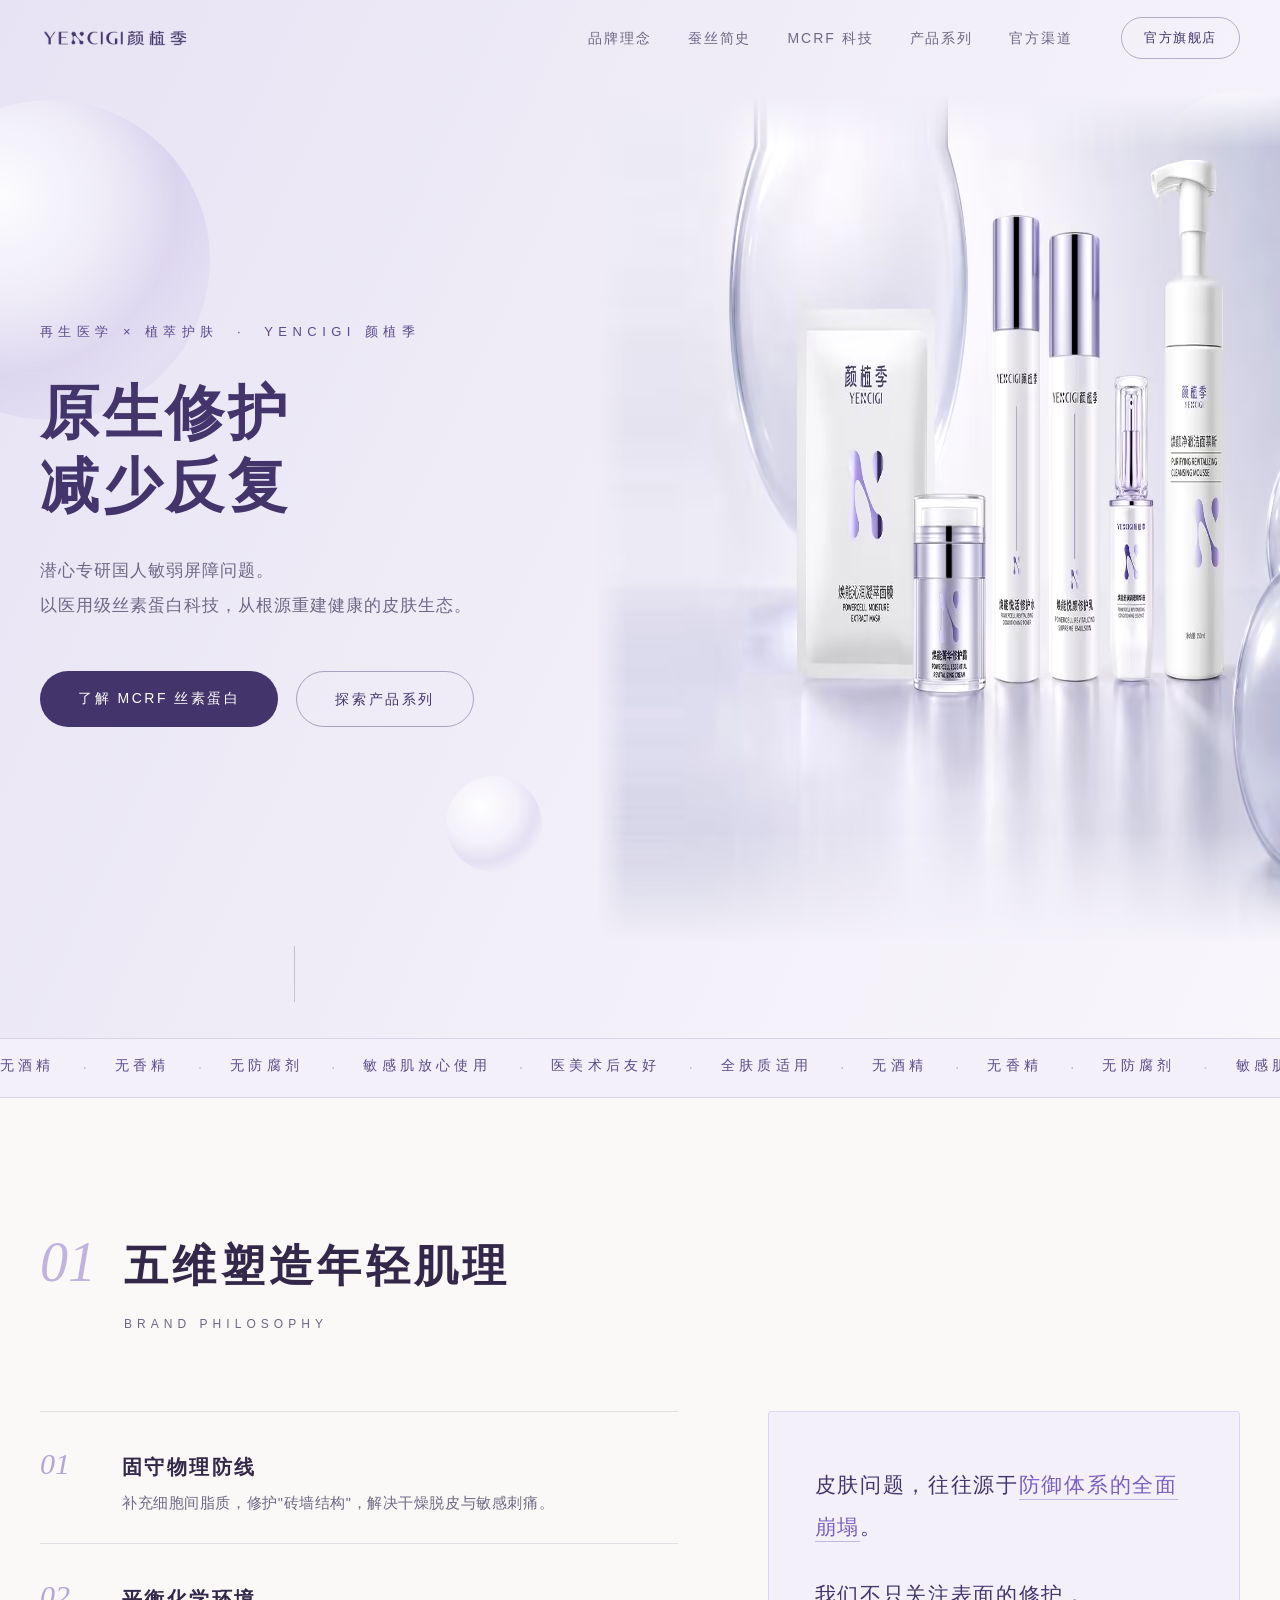
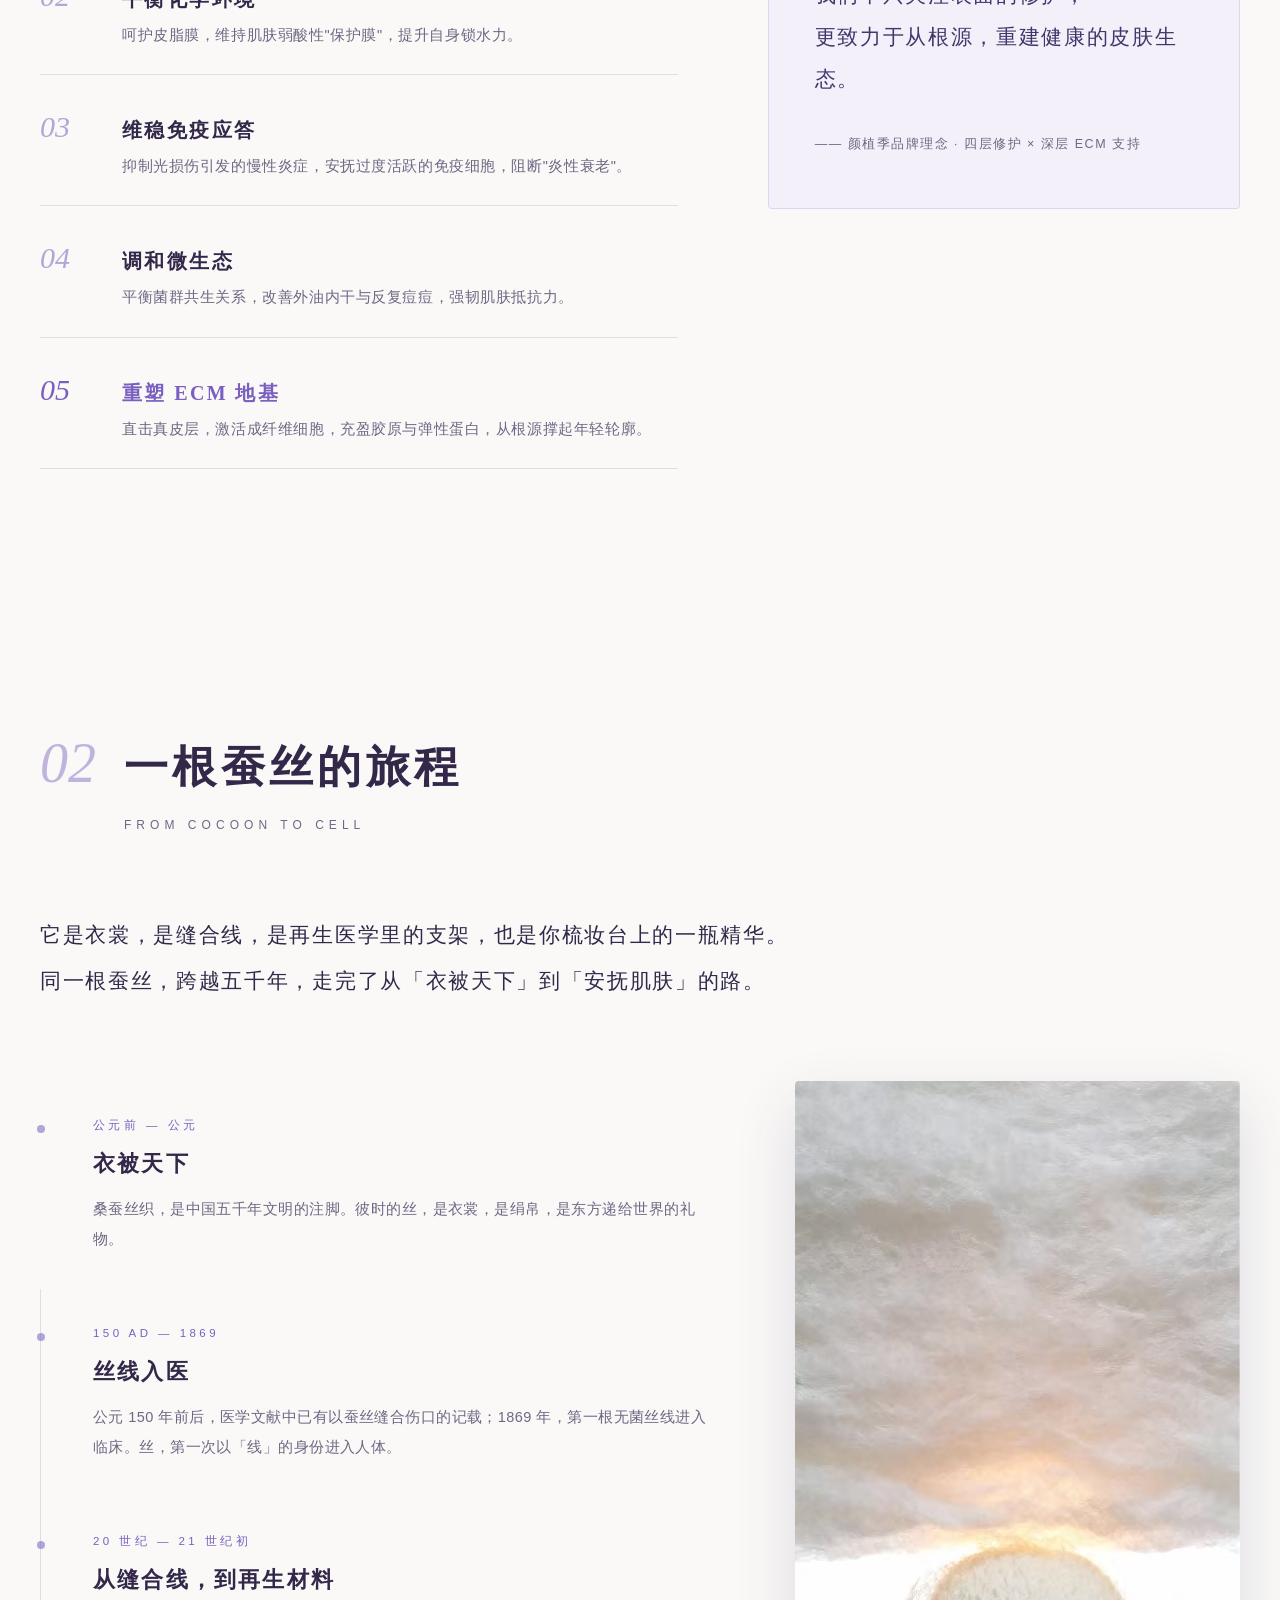
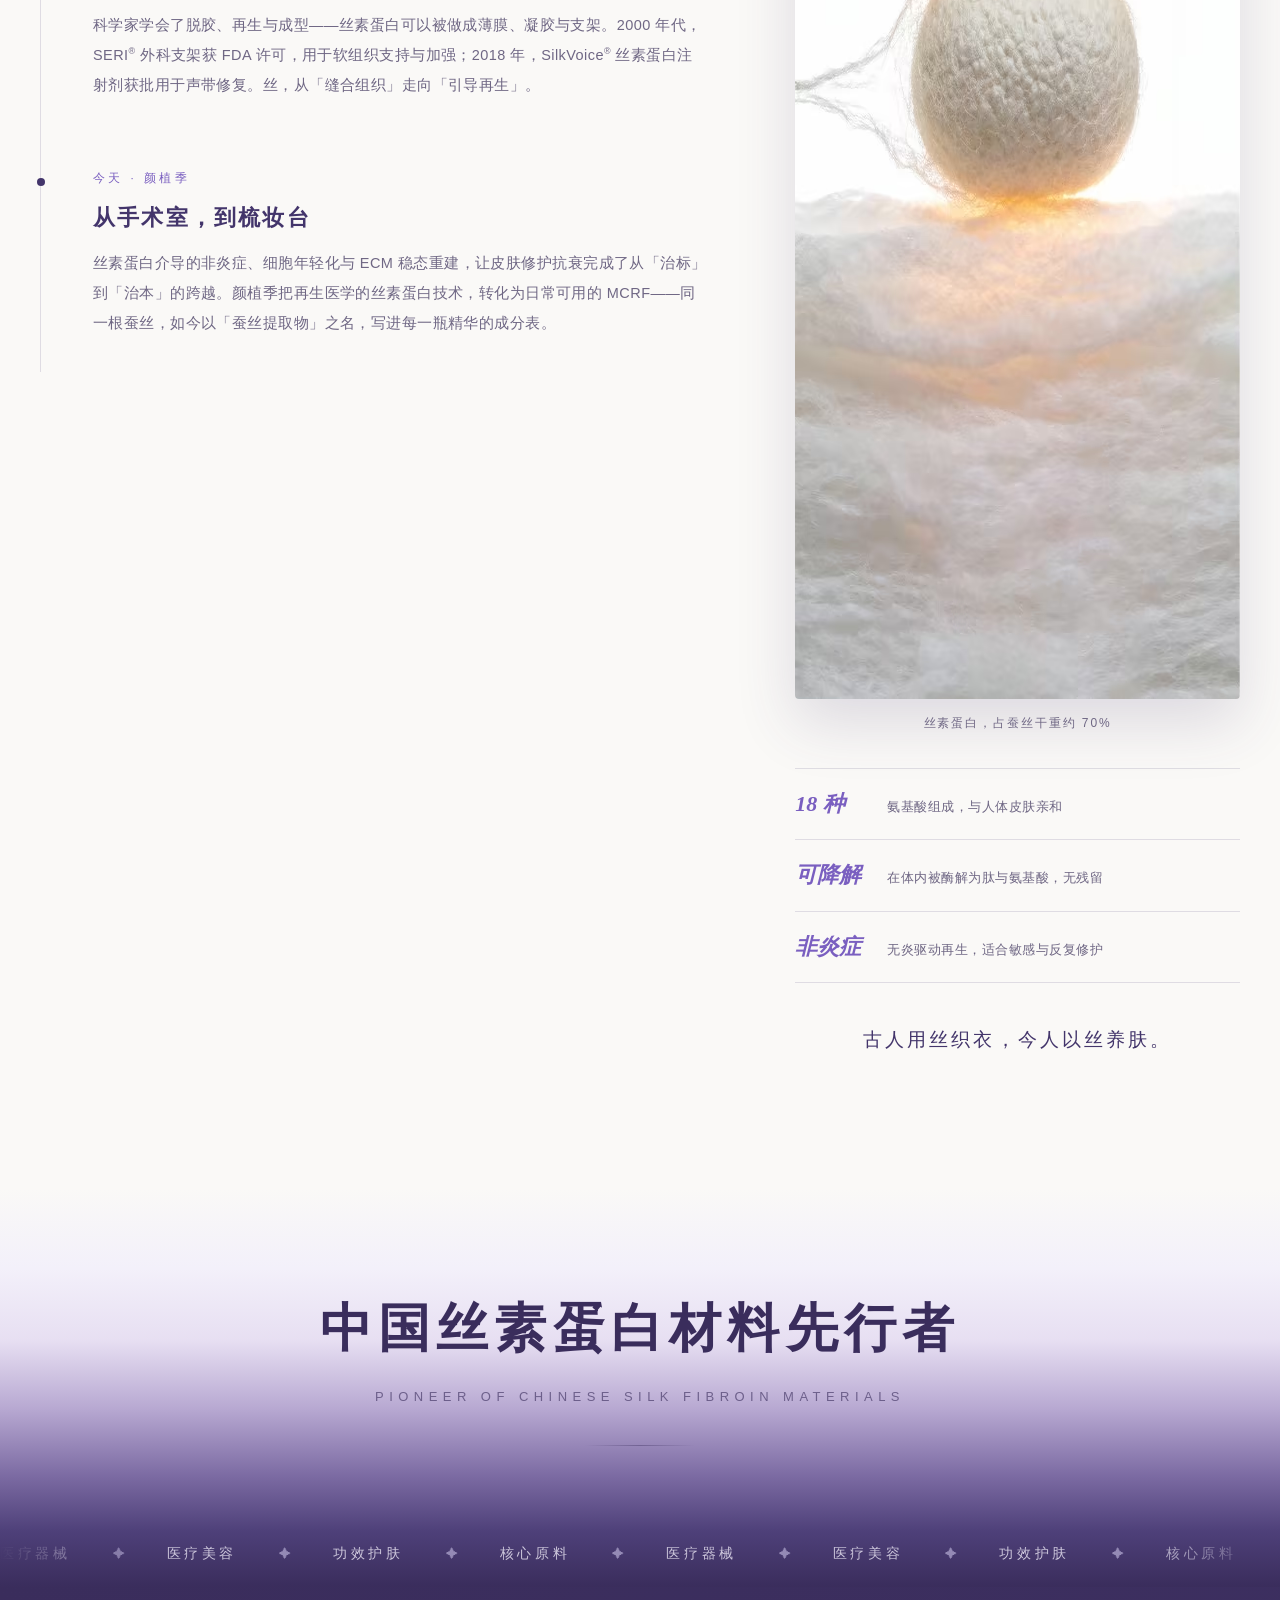
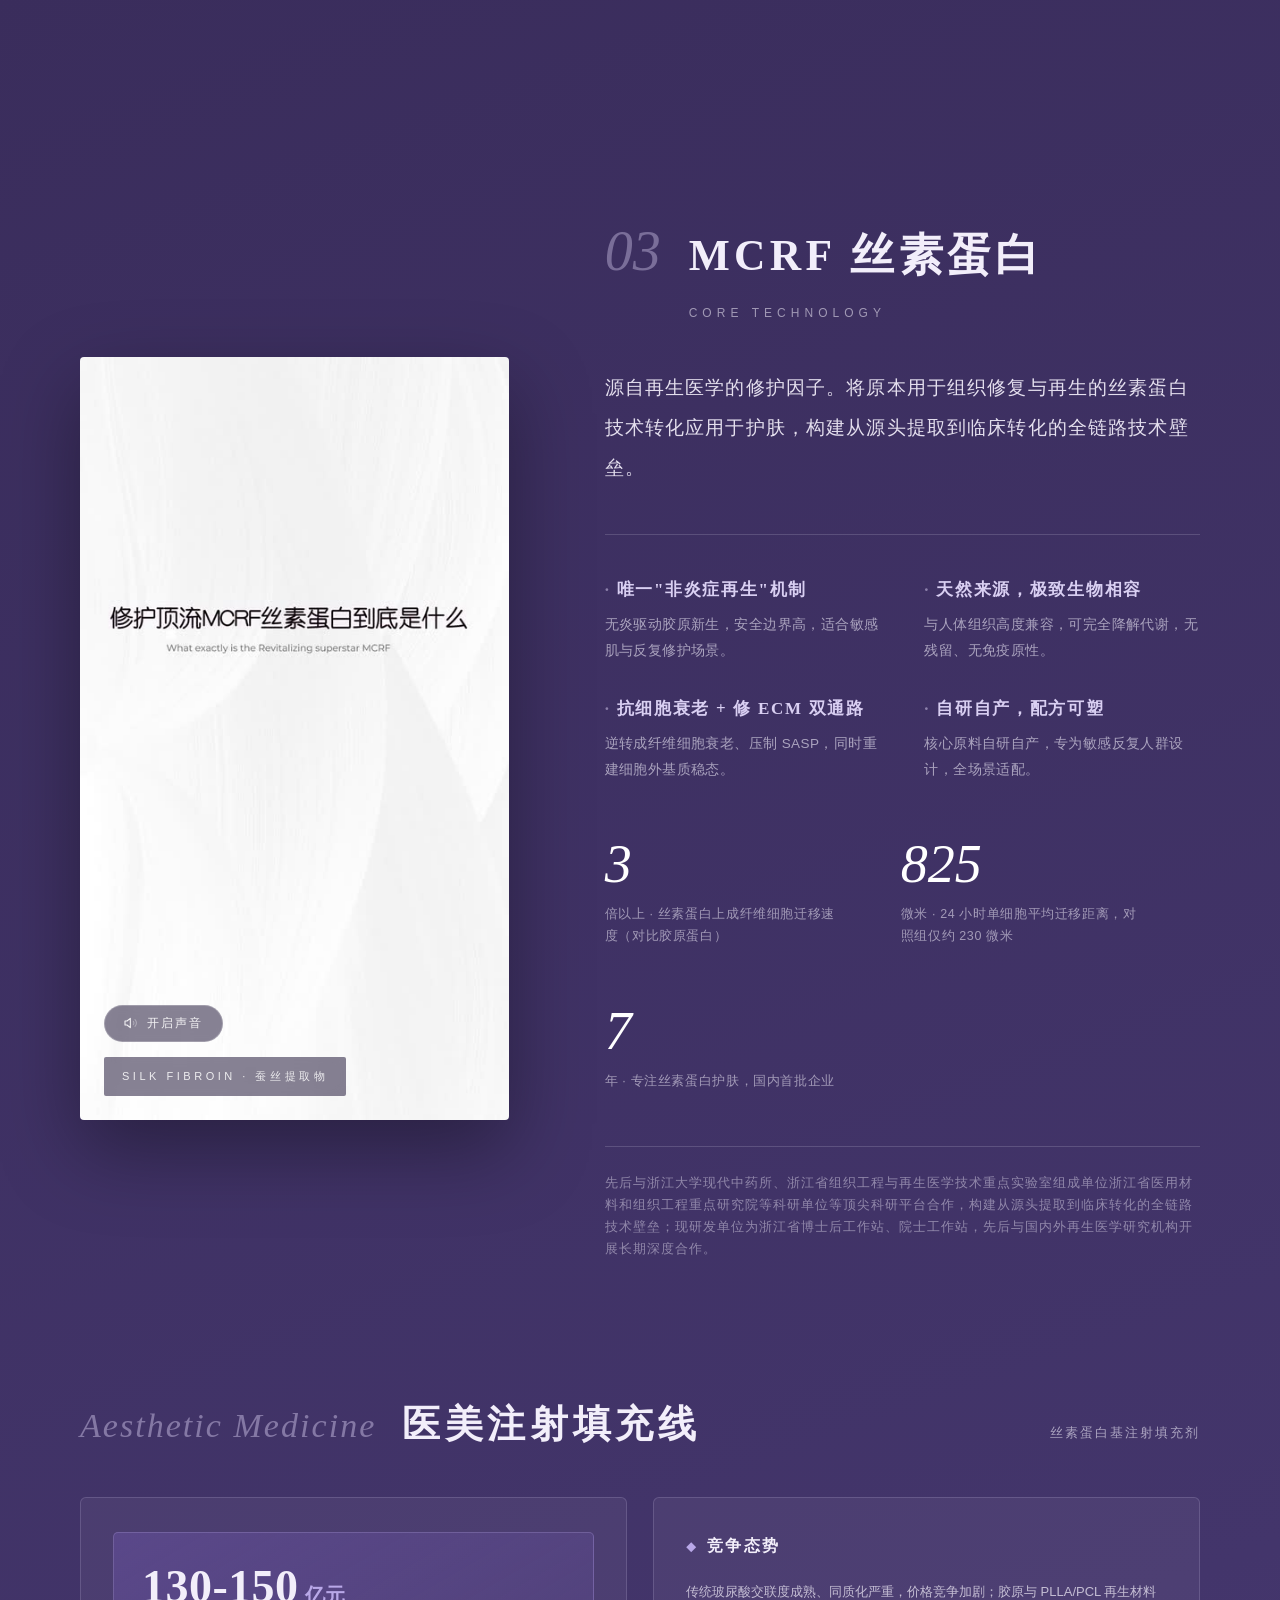
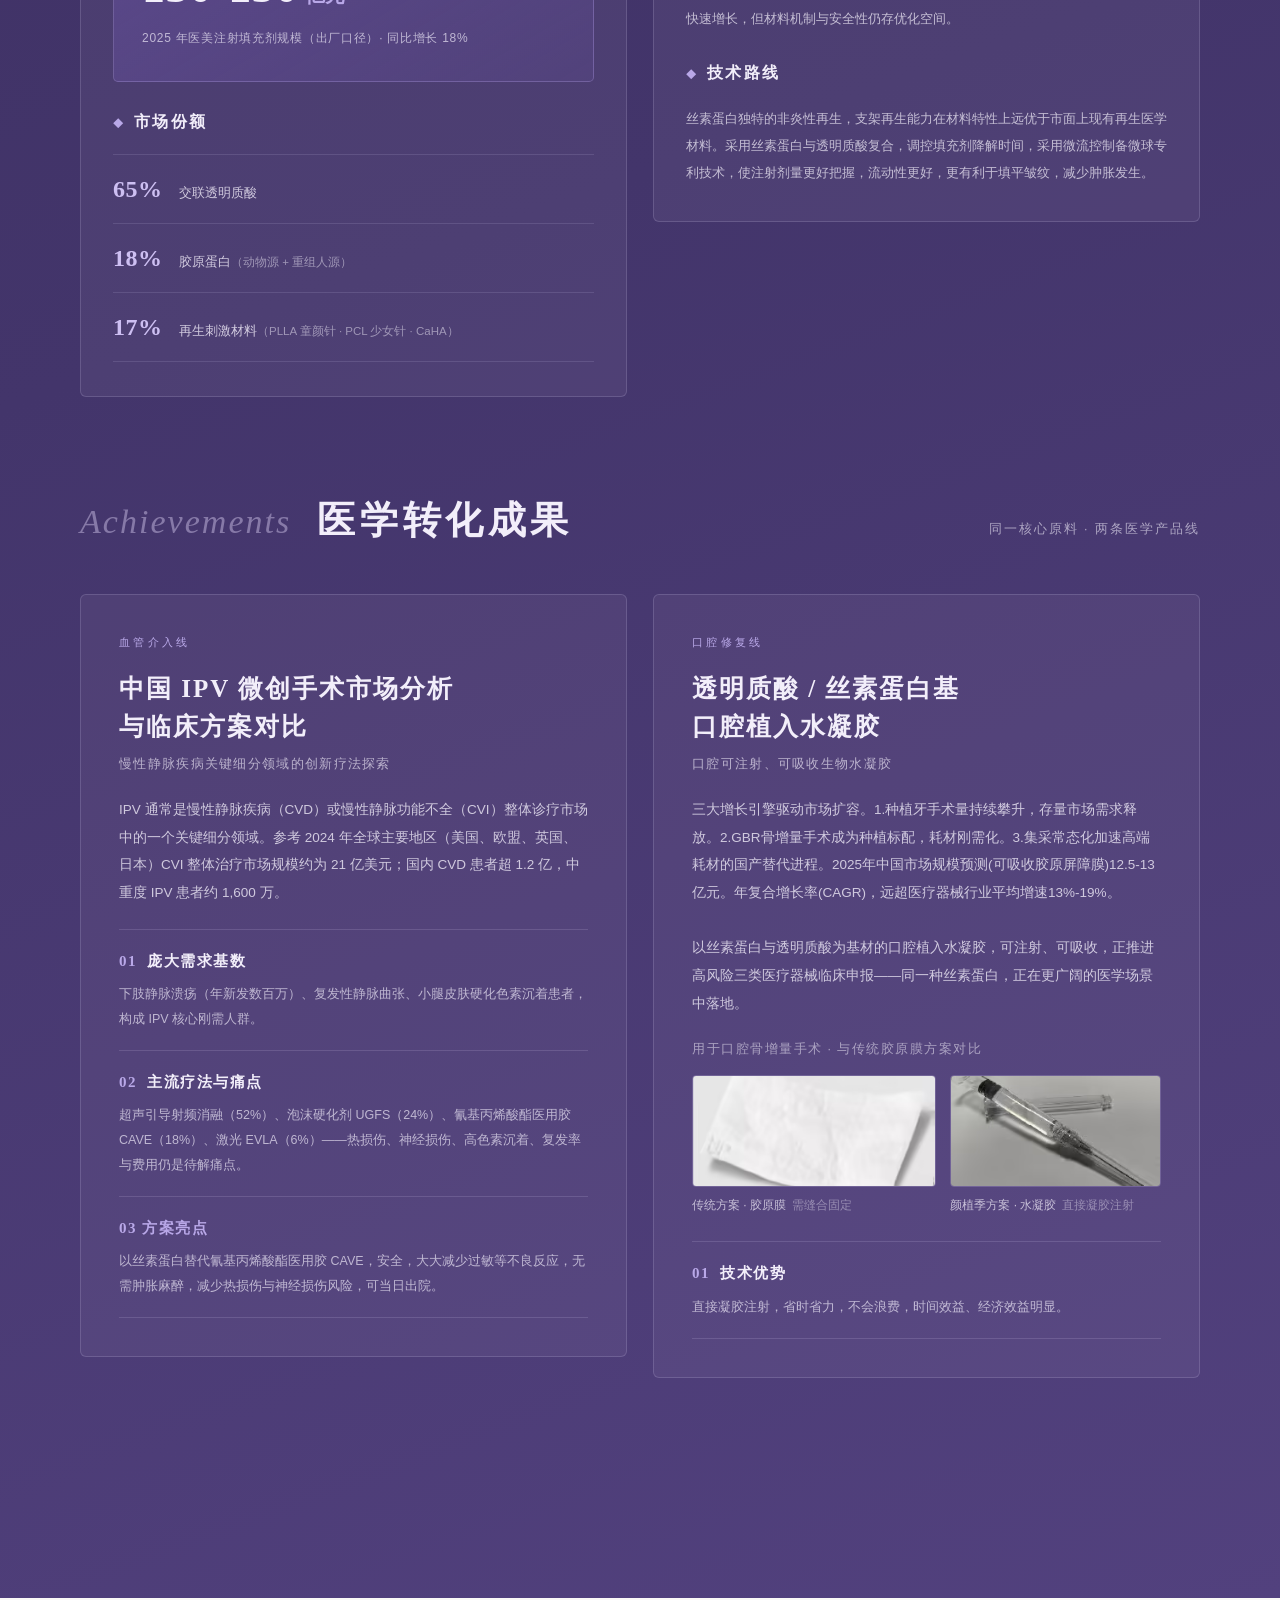
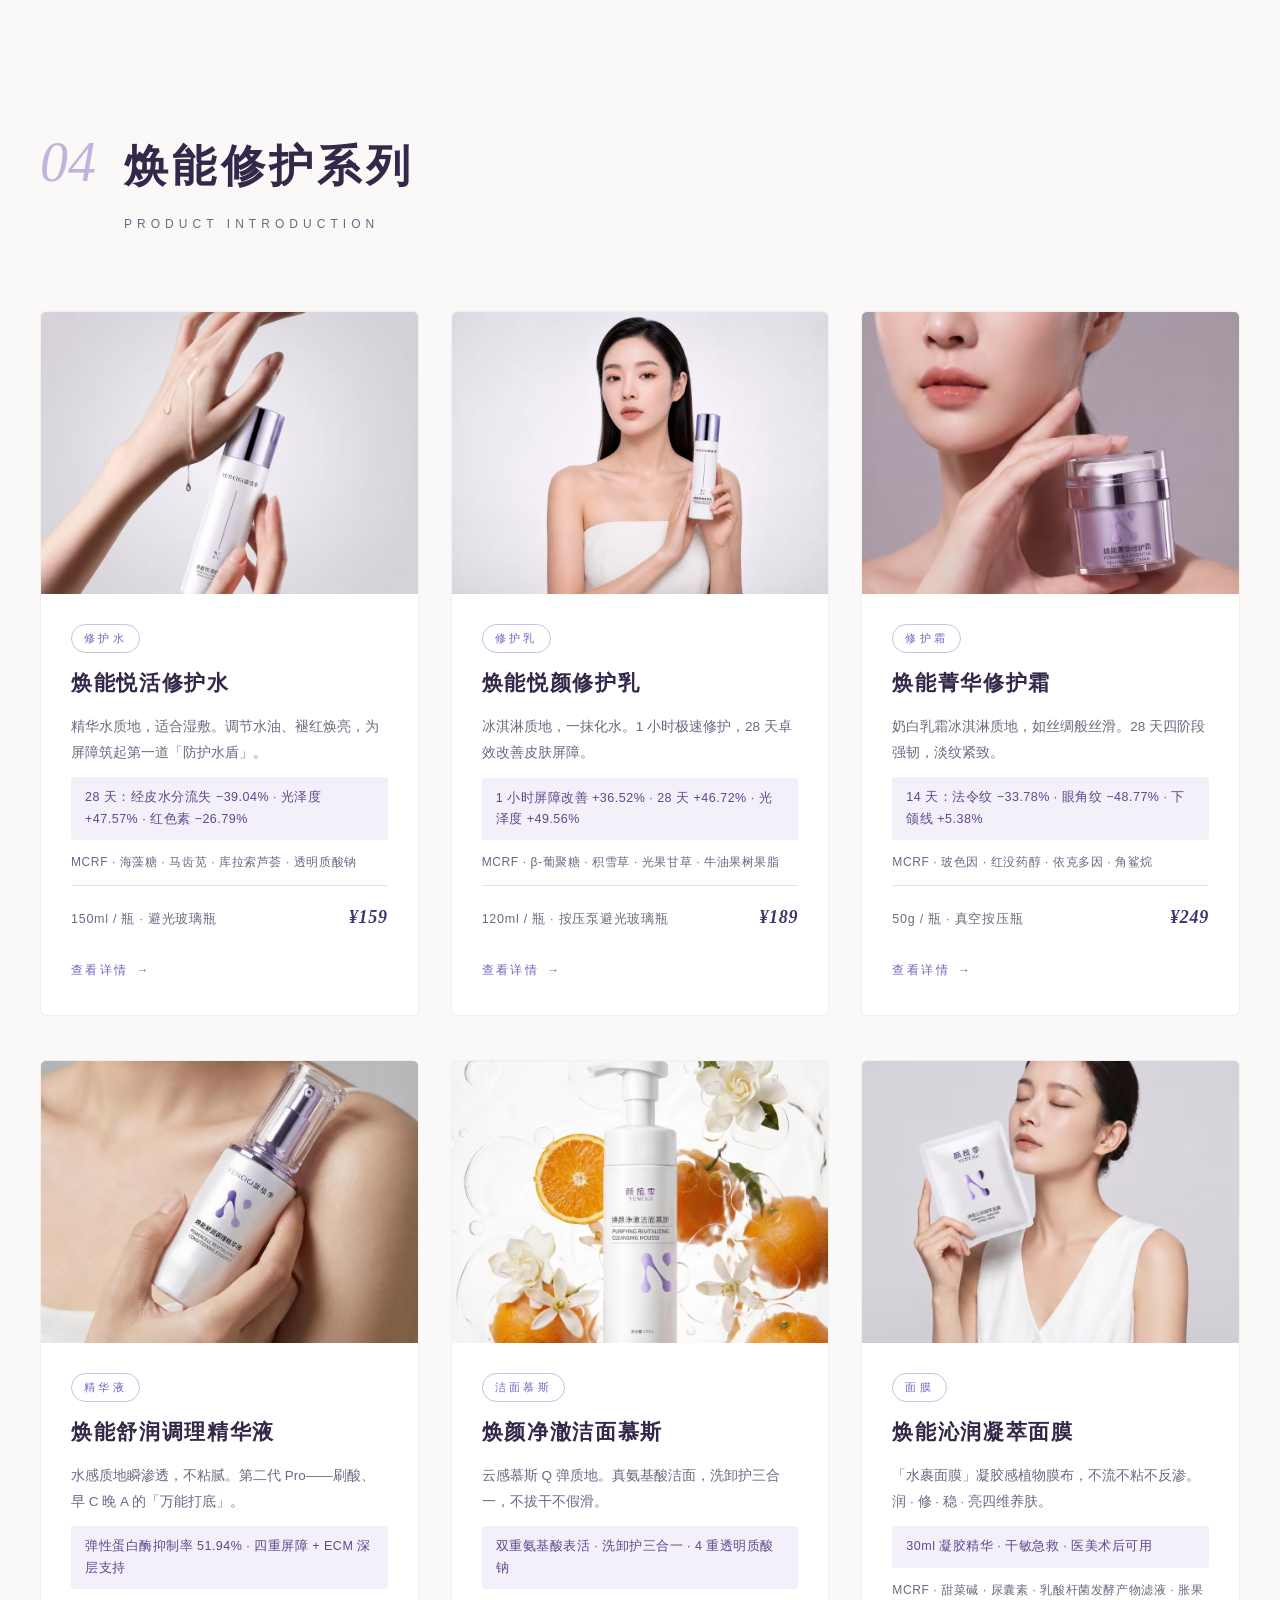
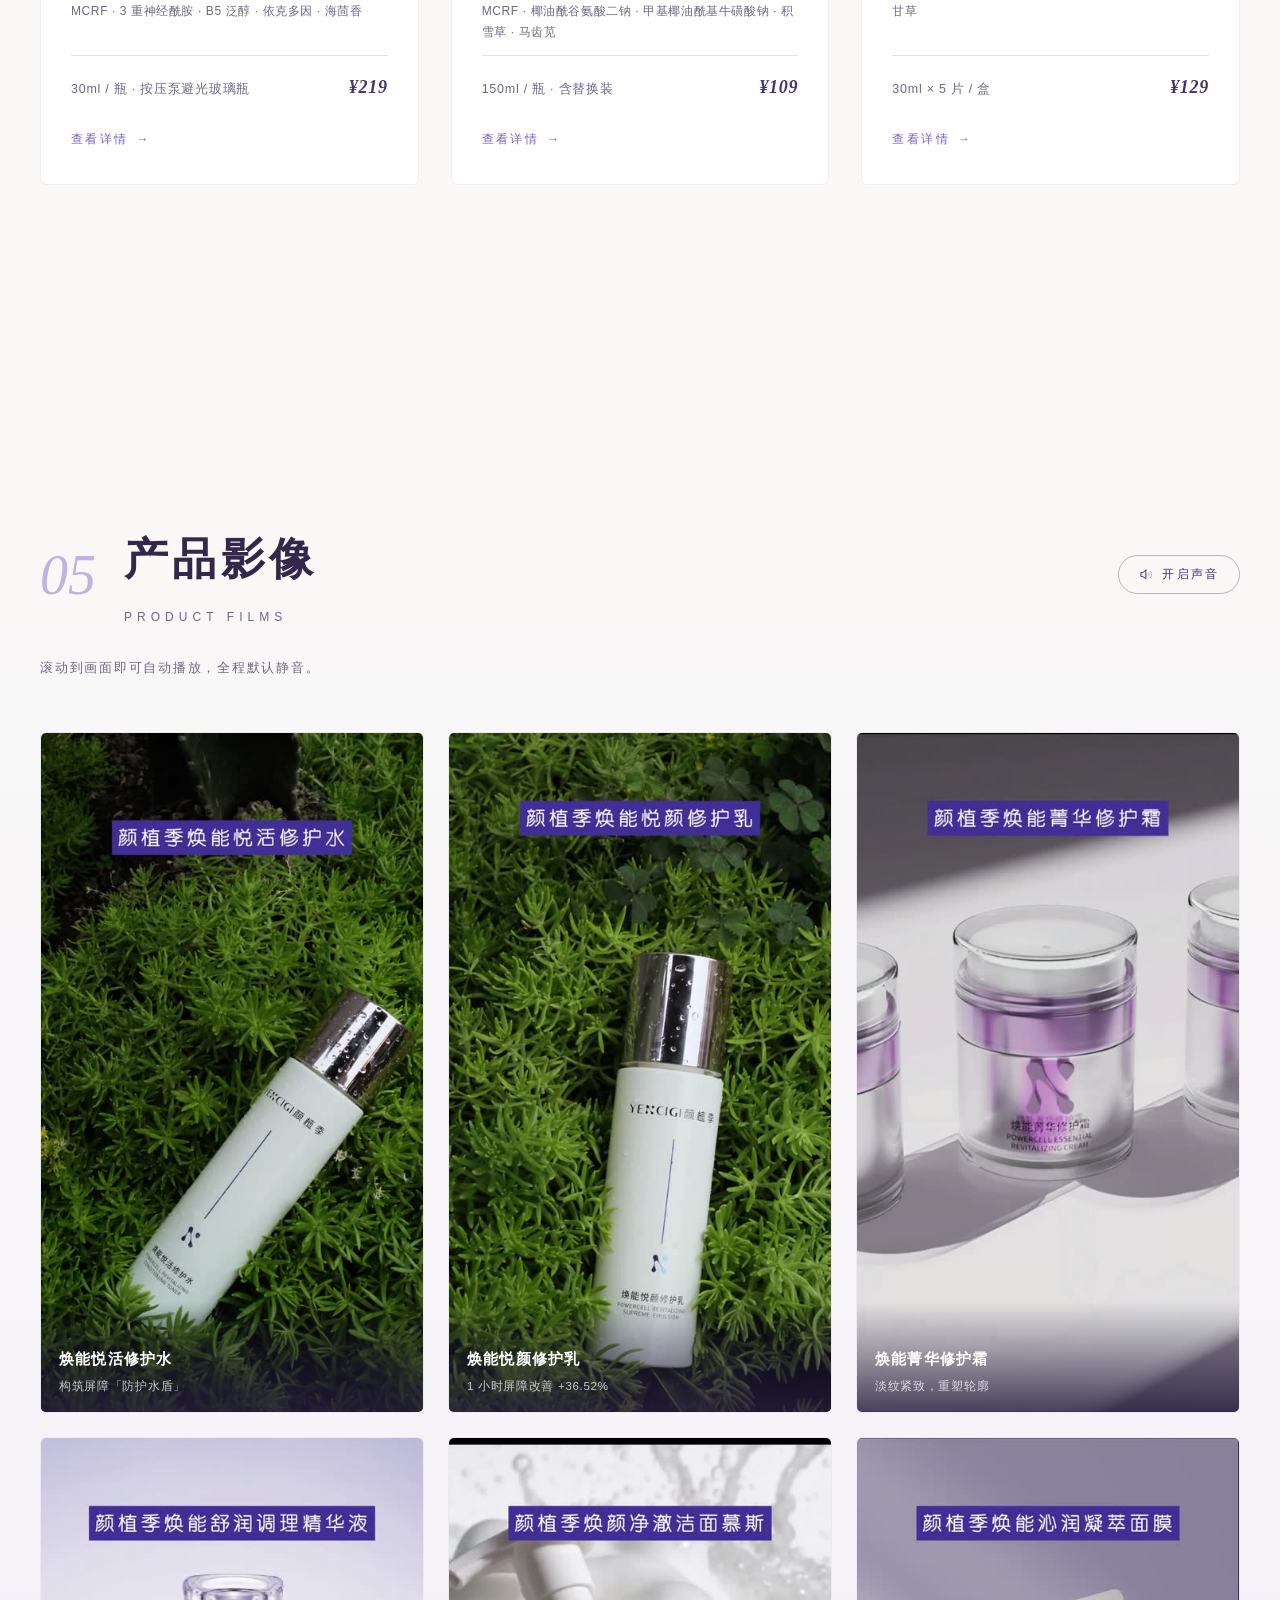
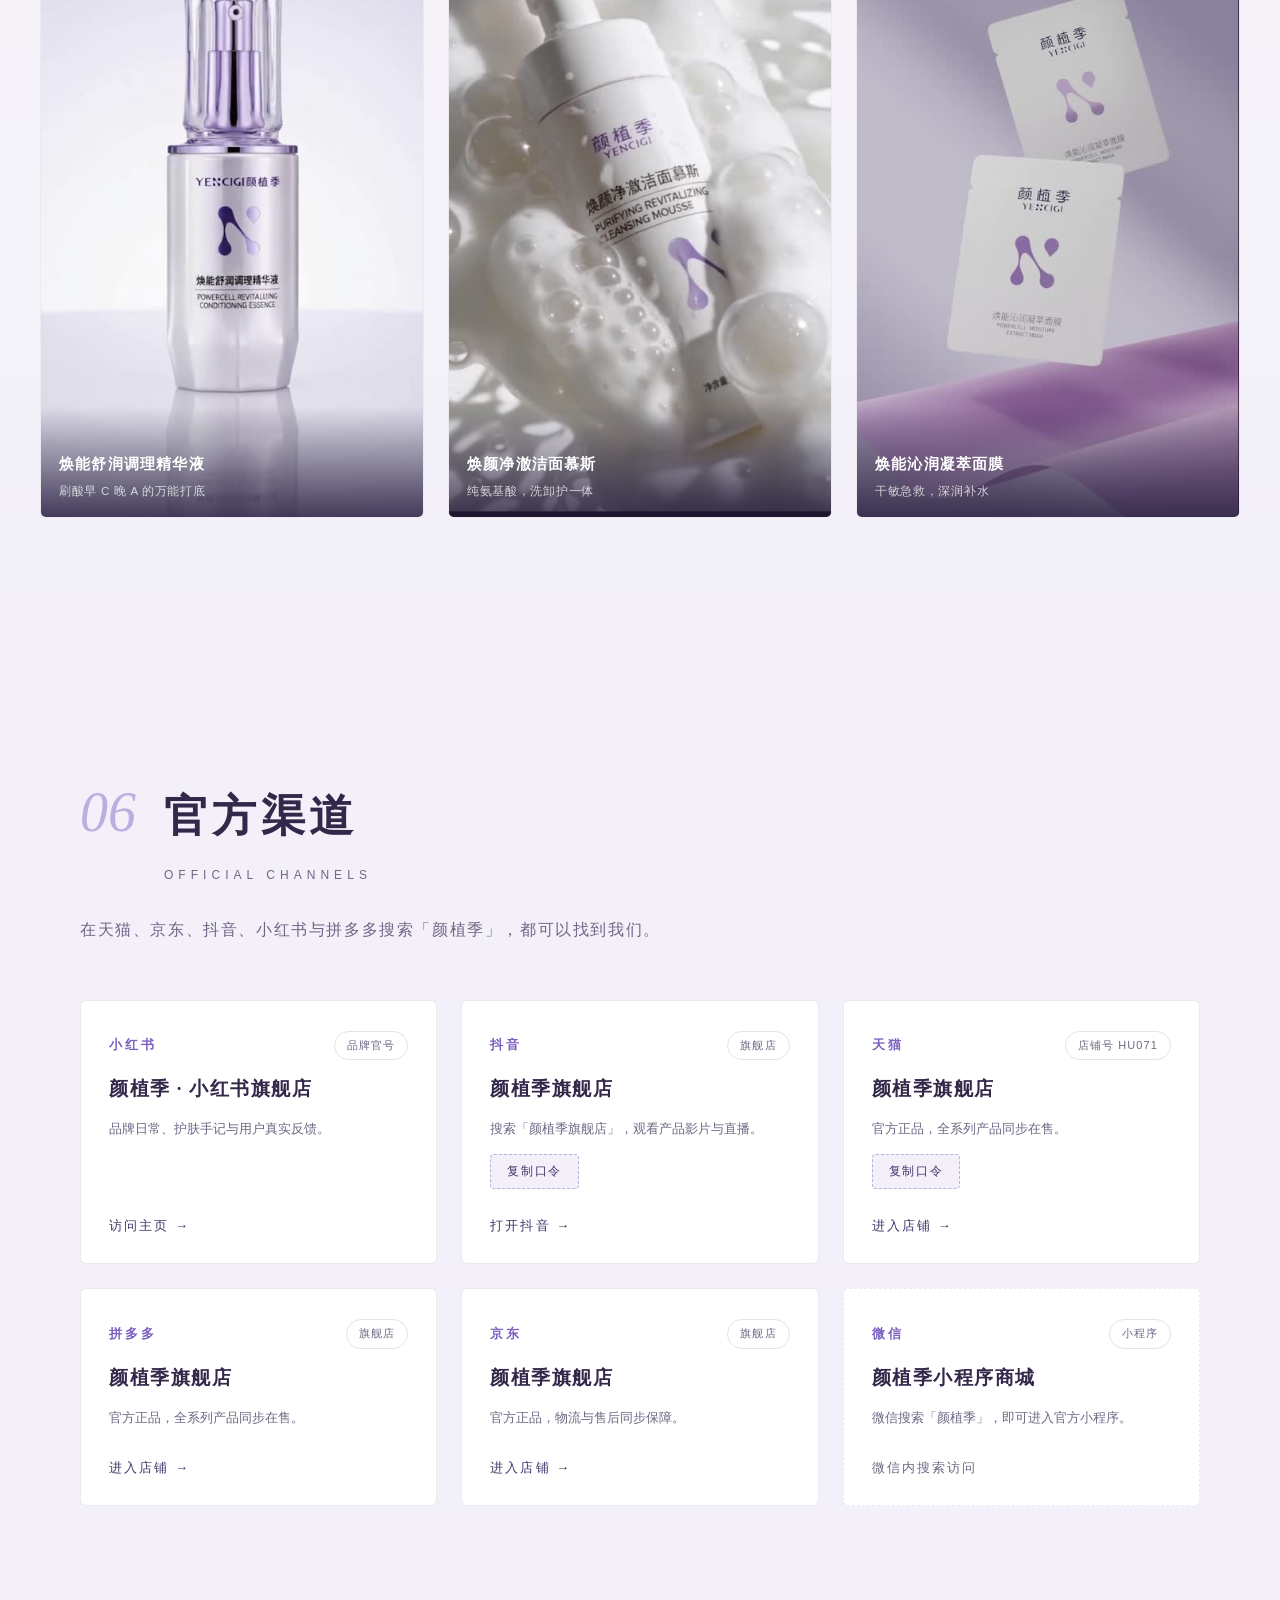
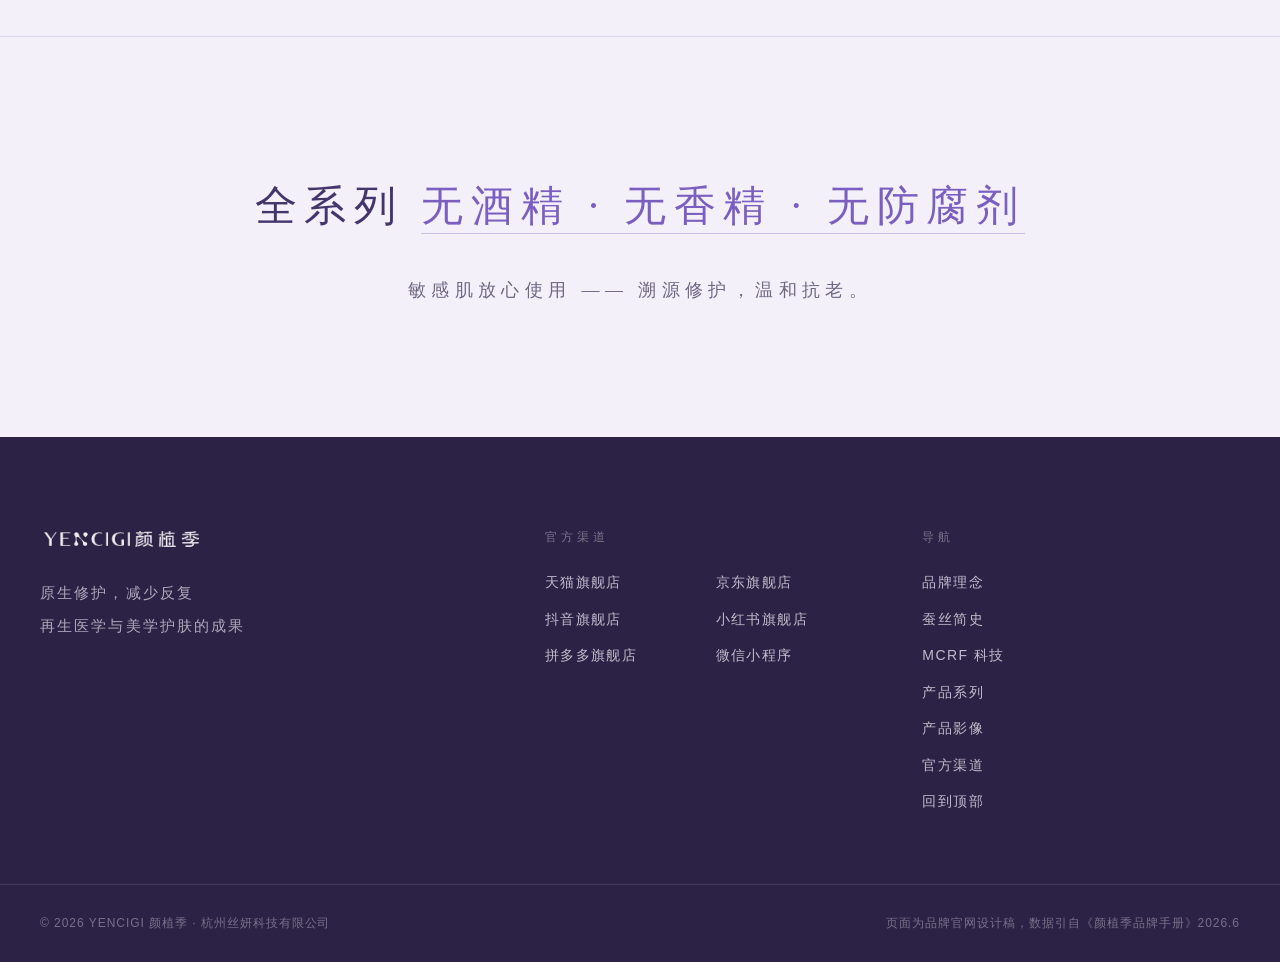
==== commit 42a8185b: "perf(html): 清理编辑器残留、<picture>+AVIF、修 LCP 回归、补 SEO/404 - index.html 去掉 568 个 data-page-node-id 与编辑器内联" ====
--- a/index.html
+++ b/index.html
@@ -1,281 +1,300 @@
 <!DOCTYPE html>
-<html lang="zh-CN" data-page-node-id="gVkkWKsOY5Mrdkh4cDBFR6"><head data-page-node-id="tKLdQchun6On10gp0HejHt">
-<meta charset="UTF-8" data-page-node-id="xKkHyjXN2kV61EjZONgkzj">
-<meta name="viewport" content="width=device-width, initial-scale=1.0" data-page-node-id="N4dwe2mTuRAI8bBnLJ7kAb">
-<title data-page-node-id="QHKl8O4qZp5vq1igxgdNVi">颜植季 YENCIGI — 原生修护，减少反复</title>
-<meta name="description" content="颜植季 YENCIGI，再生医学与美学护肤成果。以自研 MCRF 丝素蛋白为核心，潜心专研国人敏弱屏障问题。全系无酒精、无香精、无防腐剂。" data-page-node-id="nVKaXhEusTGeUR6stX3i1z">
-<link rel="icon" type="image/png" href="assets/logo.png" data-page-node-id="KYAy9SlB8zjS6jPVBPgC9T">
-<link rel="stylesheet" href="style.css" data-page-node-id="nlcSFCFqWVW91qrUNYBifl">
-<style id="__dm_no_drag_style__" data-page-node-id="RDaGesNTBqyWZGytKwu01d">* { -webkit-user-drag: none !important; }</style><style id="__dm_bindable_badge_style__" data-page-node-id="352KlZNoCSjLQTpuO9AEKy">[data-sp-bindable="database"]{outline:1px dashed #0088ff;outline-offset:2px;border-radius:4px;}[data-sp-bindable="database"] *{pointer-events:none !important;transition:none !important;animation:none !important;}[data-sp-bindable="database"]{transition:none !important;animation:none !important;}</style></head>
-<body data-page-node-id="zXEUsOWKlOxHFxuaA2pG6K" style="">
+<html lang="zh-CN"><head>
+<meta charset="UTF-8">
+<meta name="viewport" content="width=device-width, initial-scale=1.0">
+<script>document.documentElement.classList.add("js")</script>
+<title>颜植季 YENCIGI — 原生修护，减少反复</title>
+<meta name="description" content="颜植季 YENCIGI，再生医学与美学护肤成果。以自研 MCRF 丝素蛋白为核心，潜心专研国人敏弱屏障问题。全系无酒精、无香精、无防腐剂。">
+<link rel="icon" type="image/png" href="assets/logo.png">
+<link rel="stylesheet" href="style.css">
+<link rel="preload" as="image" href="assets/hero-products.avif" type="image/avif" fetchpriority="high">
+<link rel="canonical" href="https://www.yencigi.com/">
+<meta property="og:type" content="website">
+<meta property="og:site_name" content="颜植季 YENCIGI">
+<meta property="og:title" content="颜植季 YENCIGI — 原生修护，减少反复">
+<meta property="og:description" content="颜植季 YENCIGI，再生医学与美学护肤成果。以自研 MCRF 丝素蛋白为核心，潜心专研国人敏弱屏障问题。全系无酒精、无香精、无防腐剂。">
+<meta property="og:url" content="https://www.yencigi.com/">
+<meta property="og:image" content="https://www.yencigi.com/assets/hero-products.jpg">
+<meta property="og:locale" content="zh_CN">
+<meta name="twitter:card" content="summary_large_image">
+<meta name="twitter:title" content="颜植季 YENCIGI — 原生修护，减少反复">
+<meta name="twitter:description" content="颜植季 YENCIGI，再生医学与美学护肤成果。以自研 MCRF 丝素蛋白为核心，潜心专研国人敏弱屏障问题。全系无酒精、无香精、无防腐剂。">
+<meta name="twitter:image" content="https://www.yencigi.com/assets/hero-products.jpg">
+<meta name="theme-color" content="#faf9f7">
+<script type="application/ld+json">
+{"@context":"https://schema.org","@type":"Organization","name":"颜植季 YENCIGI",
+"url":"https://www.yencigi.com","logo":"https://www.yencigi.com/assets/logo.png","description":"颜植季 YENCIGI，再生医学与美学护肤成果。以自研 MCRF 丝素蛋白为核心，潜心专研国人敏弱屏障问题。全系无酒精、无香精、无防腐剂。"}
+</script>
+</head>
+<body>
 
 <!-- ======= 顶部导航 ======= -->
-<header class="site-header scrolled" id="siteHeader" data-page-node-id="x3fzDDcHPONhb3MtLoXHN0">
-  <div class="header-inner" data-page-node-id="LXngK3eVCdKo66ADnAIZjr">
-    <a class="brand" href="#top" aria-label="YENCIGI 颜植季" data-page-node-id="653dTTZr6mEvxCQ2ORGA4L">
-      <img src="assets/logo.png" alt="YENCIGI 颜植季" data-page-node-id="mDloyXFY3j11xN6BIjAaDa">
-    </a>
-    <nav class="main-nav" id="mainNav" data-page-node-id="8q1kEGALqOqpZLpxxzOcKm">
-      <a href="#philosophy" data-page-node-id="kRR9gASbMwp98ow4srwVeS">品牌理念</a>
-      <a href="#silk" data-page-node-id="849bKNhLHDMVHcCUCAw5Ie">蚕丝简史</a>
-      <a href="#science" data-page-node-id="wUfD0OZEwFJtWCNsCEhJzm">MCRF 科技</a>
-      <a href="#products" data-page-node-id="KgLlIpOUUNrYTV3sVLY0NA">产品系列</a>
-      <a href="#channels" data-page-node-id="xexDz9H4etErHdYDFcYM5d">官方渠道</a>
+<header class="site-header" id="siteHeader">
+  <div class="header-inner">
+    <a class="brand" href="#top" aria-label="YENCIGI 颜植季">
+      <img src="assets/logo.png" alt="YENCIGI 颜植季" width="388" height="57">
+    </a>
+    <nav class="main-nav" id="mainNav">
+      <a href="#philosophy">品牌理念</a>
+      <a href="#silk">蚕丝简史</a>
+      <a href="#science">MCRF 科技</a>
+      <a href="#products">产品系列</a>
+      <a href="#channels">官方渠道</a>
     </nav>
-    <a class="header-cta" href="#channels" data-page-node-id="4APOyvJNbNloIy7dPRWONj">官方旗舰店</a>
-    <button class="nav-toggle" id="navToggle" aria-label="打开菜单" data-page-node-id="FMXgWNiApXJmQODhRk64iS"><span data-page-node-id="MsqMnbi7g8hMfvCK6HyAAE"></span><span data-page-node-id="3crDmhE4fMmEGcxo3Xmngt"></span></button>
+    <a class="header-cta" href="#channels">官方旗舰店</a>
+    <button class="nav-toggle" id="navToggle" aria-label="打开菜单"><span></span><span></span></button>
   </div>
 </header>
 
 <!-- ======= 首屏 ======= -->
-<section class="hero" id="top" data-page-node-id="P7I7HMKMAIJqVSSq3w3wfM">
-  <div class="hero-copy" data-page-node-id="XWbCZWxM3Db9YdmTHusPny">
-    <div class="hero-orb hero-orb-a" aria-hidden="true" data-page-node-id="jxMDXBIdr8HkoBT6PyDJvj"></div>
-    <div class="hero-orb hero-orb-b" aria-hidden="true" data-page-node-id="qXnIH2l1qZ5bsGTzRHmKVA"></div>
-    <div class="hero-content" data-page-node-id="UOoeinQO1ma7t361DTPvsm">
-      <p class="hero-eyebrow reveal visible" data-page-node-id="X1rGOqflfsDH8TnZL0GVl8">再生医学 × 植萃护肤 &nbsp;·&nbsp; YENCIGI 颜植季</p>
-      <h1 class="reveal d1 visible" data-page-node-id="goZyhvmEvXVqe1VECB8eCm">原生修护<br data-page-node-id="4pvDviCAqhDnmR2mov6Zuy">减少反复</h1>
-      <p class="hero-sub reveal d2 visible" data-page-node-id="Net9P22umSObbSbkLItgfa">潜心专研国人敏弱屏障问题。<br data-page-node-id="eSHv3stTtIPIFNdo8Uvh1O">以医用级丝素蛋白科技，从根源重建健康的皮肤生态。</p>
-      <div class="hero-actions reveal d3 visible" data-page-node-id="ho41jlo9Lae59Q6eD9lk2C">
-        <a class="btn btn-solid" href="#science" data-page-node-id="qDIW1S03gHaLXEvV5iDWKB">了解 MCRF 丝素蛋白</a>
-        <a class="btn btn-ghost" href="#products" data-page-node-id="gnlzrAMGmKDIcf0mOCFNKg">探索产品系列</a>
-      </div>
-    </div>
-  </div>
-  <div class="hero-visual reveal d1 visible" data-page-node-id="C7fHXBiSouWZQIkaniAAXB">
-    <div class="hero-orb hero-orb-c" aria-hidden="true" data-page-node-id="i5nsBqiQhgAz85advHGLHP"></div>
-    <img src="assets/hero-products.jpg" alt="颜植季焕能修护系列" data-page-node-id="rfGEJEQ0GLGIE66ukDYXLh">
-  </div>
-  <div class="scroll-cue" aria-hidden="true" data-page-node-id="ASLTb73MBjEvafGcvUQ5Hs"><span data-page-node-id="4zUaSiLsK1QPoTfhz9I8PL"></span></div>
+<section class="hero" id="top">
+  <div class="hero-copy">
+    <div class="hero-orb hero-orb-a" aria-hidden="true"></div>
+    <div class="hero-orb hero-orb-b" aria-hidden="true"></div>
+    <div class="hero-content">
+      <p class="hero-eyebrow">再生医学 × 植萃护肤 &nbsp;·&nbsp; YENCIGI 颜植季</p>
+      <h1 class="">原生修护<br>减少反复</h1>
+      <p class="hero-sub">潜心专研国人敏弱屏障问题。<br>以医用级丝素蛋白科技，从根源重建健康的皮肤生态。</p>
+      <div class="hero-actions">
+        <a class="btn btn-solid" href="#science">了解 MCRF 丝素蛋白</a>
+        <a class="btn btn-ghost" href="#products">探索产品系列</a>
+      </div>
+    </div>
+  </div>
+  <div class="hero-visual">
+    <div class="hero-orb hero-orb-c" aria-hidden="true"></div>
+    <picture><source type="image/avif" srcset="assets/hero-products.avif"><img src="assets/hero-products.jpg" alt="颜植季焕能修护系列" width="1490" height="846" fetchpriority="high"></picture>
+  </div>
+  <div class="scroll-cue" aria-hidden="true"><span></span></div>
 </section>
 
 <!-- ======= 滚动字幕 ======= -->
-<div class="marquee" aria-hidden="true" data-page-node-id="SCDNkm5r5U14bRMSrSKiqe">
-  <div class="marquee-track" data-page-node-id="BQOa8PvP9Gbtr2YLzHrd6A">
-    <span data-page-node-id="fESLcAeGjnXZzkjgMan5nN">无酒精</span><i data-page-node-id="prknH3m9cyNO607yKdMzkz">·</i><span data-page-node-id="6aUTOMvEmI1d3N75TO9yDZ">无香精</span><i data-page-node-id="G1gkkw2vE6ms2VATnIyLjt">·</i><span data-page-node-id="YvKbeNTzPGqDUZqs3AcN7G">无防腐剂</span><i data-page-node-id="J0uPhLvYvwKqzG4msFNfbL">·</i><span data-page-node-id="YOxTqq3iAwoVcIirhFZLS7">敏感肌放心使用</span><i data-page-node-id="PLwCrHjIzaeqisGFPweQwz">·</i><span data-page-node-id="tKGZ9mkLYqBzY8ple5km45">医美术后友好</span><i data-page-node-id="QyqV2ddfzQ6HTD5DgNEXrf">·</i><span data-page-node-id="jRGDzRBmeZeYUB8pOo82xW">全肤质适用</span><i data-page-node-id="El2AUnOOqUS9NBWOictHXY">·</i>
-    <span data-page-node-id="z1z36znYBVIq8SbxfaaFpo">无酒精</span><i data-page-node-id="PvGn4Hu252ajCy3ZrWO8nd">·</i><span data-page-node-id="RXA7HnkDAhdcoNGbSI6HNk">无香精</span><i data-page-node-id="c4AMXbvtfp4oLjcGPWJjWz">·</i><span data-page-node-id="UBDxVHWY94l1I7zVdoDqlh">无防腐剂</span><i data-page-node-id="RY1LmRGFAlQAl3SRliS6HD">·</i><span data-page-node-id="xIicZCTn7ZIFlndykFRnCZ">敏感肌放心使用</span><i data-page-node-id="K61yOQCdGFsgCDEIlgzhlF">·</i><span data-page-node-id="jmANzBYnlNvTG7cnWCWroJ">医美术后友好</span><i data-page-node-id="vBjOz8O6yTo9bjieAwFYSy">·</i><span data-page-node-id="UHAuyyE8SGgQZCygT8thxR">全肤质适用</span><i data-page-node-id="CdmvPWv9Rz7GIsXz0f1WaC">·</i>
+<div class="marquee" aria-hidden="true">
+  <div class="marquee-track">
+    <span>无酒精</span><i>·</i><span>无香精</span><i>·</i><span>无防腐剂</span><i>·</i><span>敏感肌放心使用</span><i>·</i><span>医美术后友好</span><i>·</i><span>全肤质适用</span><i>·</i>
+    <span>无酒精</span><i>·</i><span>无香精</span><i>·</i><span>无防腐剂</span><i>·</i><span>敏感肌放心使用</span><i>·</i><span>医美术后友好</span><i>·</i><span>全肤质适用</span><i>·</i>
   </div>
 </div>
 
 <!-- ======= 品牌理念 ======= -->
-<section class="section philosophy" id="philosophy" data-page-node-id="pArA6T2UphyIUwcM4Vro8y">
-  <div class="section-head reveal visible" data-page-node-id="aRe74B7hgSt9poPYiWluEy">
-    <span class="section-index" data-page-node-id="60A116zAngkOV63BDJAhvc">01</span>
-    <div class="section-title" data-page-node-id="CGRNwoDUMSHQAMrvHUU1Mm">
-      <h2 data-page-node-id="c1AjZq7VIVx2anE6riZtbh">五维塑造年轻肌理</h2>
-      <p class="en" data-page-node-id="cREOFJkbxan8xBGI01sCLl">Brand Philosophy</p>
-    </div>
-  </div>
-  <div class="philosophy-grid" data-page-node-id="g4XRyTz79IU1zNKUroaAm0">
-    <ol class="pillars" data-page-node-id="HpayWTDEI9ADnrqxHlF2Vn">
-      <li class="pillar reveal visible" data-page-node-id="c1hXEhTSb560ktvGDjDsIG">
-        <span class="pillar-no" data-page-node-id="tgtBEtP3KZlSRrxBQCXCnJ">01</span>
-        <div data-page-node-id="uB07YOnqSJbRZ60C7GBY0e"><h3 data-page-node-id="SoDOCbwn4PFGLRK6E8e1xC">固守物理防线</h3><p data-page-node-id="KYVw5WCuBRilKmG0Mf4PlV">补充细胞间脂质，修护"砖墙结构"，解决干燥脱皮与敏感刺痛。</p></div>
-      </li>
-      <li class="pillar reveal d1 visible" data-page-node-id="sPEPRDe9wtFbujzx5B6cKY">
-        <span class="pillar-no" data-page-node-id="F4yGHQSlf2BQwVxhqwbWIn">02</span>
-        <div data-page-node-id="VCbcPKhjnm6yYQPYX5ZW7l"><h3 data-page-node-id="6zuJF4sK10f0Aj4Z6wQckV">平衡化学环境</h3><p data-page-node-id="3WTLOTL8ddO89eC4LELSMH">呵护皮脂膜，维持肌肤弱酸性"保护膜"，提升自身锁水力。</p></div>
-      </li>
-      <li class="pillar reveal d2 visible" data-page-node-id="nBl90iPOF1Gz1MqOWBrPzE">
-        <span class="pillar-no" data-page-node-id="0gUMcERzHMn1MC5oRE3TXA">03</span>
-        <div data-page-node-id="KPAvuoMd9bOWw5YCn4vSyQ"><h3 data-page-node-id="P1JLzoJ7kzDKopTWA1gwUX">维稳免疫应答</h3><p data-page-node-id="rmyhFwjJRgHraZVSVPvYma">抑制光损伤引发的慢性炎症，安抚过度活跃的免疫细胞，阻断"炎性衰老"。</p></div>
-      </li>
-      <li class="pillar reveal d3 visible" data-page-node-id="qAiSqI6qb1wKxZTJxYEoya">
-        <span class="pillar-no" data-page-node-id="mZTr2vIQtSLocuqnfOe5dn">04</span>
-        <div data-page-node-id="Etp8yDRDV3b7o5GVAkXGul"><h3 data-page-node-id="ZXNumOD96ejrq5HqVEtYTQ">调和微生态</h3><p data-page-node-id="SDpz9h1eQBTIjHV2wFJzvx">平衡菌群共生关系，改善外油内干与反复痘痘，强韧肌肤抵抗力。</p></div>
-      </li>
-      <li class="pillar pillar-key reveal d4 visible" data-page-node-id="Ym6iBpQ2DI2CXnEv6uG8RZ">
-        <span class="pillar-no" data-page-node-id="8UTsAa3m2cjqNsQLHg8P1g">05</span>
-        <div data-page-node-id="CyceYDTPqexKr3aFcfRKSX"><h3 data-page-node-id="PKqFbNog4ykoNLU1qbWUMA">重塑 ECM 地基</h3><p data-page-node-id="vAcjQ7tUaNmClpmHHVIcDW">直击真皮层，激活成纤维细胞，充盈胶原与弹性蛋白，从根源撑起年轻轮廓。</p></div>
+<section class="section philosophy" id="philosophy">
+  <div class="section-head reveal">
+    <span class="section-index">01</span>
+    <div class="section-title">
+      <h2>五维塑造年轻肌理</h2>
+      <p class="en">Brand Philosophy</p>
+    </div>
+  </div>
+  <div class="philosophy-grid">
+    <ol class="pillars">
+      <li class="pillar reveal">
+        <span class="pillar-no">01</span>
+        <div><h3>固守物理防线</h3><p>补充细胞间脂质，修护"砖墙结构"，解决干燥脱皮与敏感刺痛。</p></div>
+      </li>
+      <li class="pillar reveal d1">
+        <span class="pillar-no">02</span>
+        <div><h3>平衡化学环境</h3><p>呵护皮脂膜，维持肌肤弱酸性"保护膜"，提升自身锁水力。</p></div>
+      </li>
+      <li class="pillar reveal d2">
+        <span class="pillar-no">03</span>
+        <div><h3>维稳免疫应答</h3><p>抑制光损伤引发的慢性炎症，安抚过度活跃的免疫细胞，阻断"炎性衰老"。</p></div>
+      </li>
+      <li class="pillar reveal d3">
+        <span class="pillar-no">04</span>
+        <div><h3>调和微生态</h3><p>平衡菌群共生关系，改善外油内干与反复痘痘，强韧肌肤抵抗力。</p></div>
+      </li>
+      <li class="pillar pillar-key reveal d4">
+        <span class="pillar-no">05</span>
+        <div><h3>重塑 ECM 地基</h3><p>直击真皮层，激活成纤维细胞，充盈胶原与弹性蛋白，从根源撑起年轻轮廓。</p></div>
       </li>
     </ol>
-    <aside class="philosophy-quote reveal d2 visible" data-page-node-id="qA4ONlweK7v6ZJ7cu822RA">
-      <p class="quote-text" data-page-node-id="GEM9tfZsTr00qoW3DfaXbb">皮肤问题，往往源于<em data-page-node-id="BHEL3db9zY50wMGLSCbQWP">防御体系的全面崩塌</em>。</p>
-      <p class="quote-text" data-page-node-id="xWanOGDtm52zHinbzzuJlA">我们不只关注表面的修护，<br data-page-node-id="B7ommFvHlSli610nB4riuT">更致力于从根源，重建健康的皮肤生态。</p>
-      <p class="quote-from" data-page-node-id="yBTfSxLefFkiW5kXGr1MhQ">—— 颜植季品牌理念 · 四层修护 × 深层 ECM 支持</p>
+    <aside class="philosophy-quote reveal d2">
+      <p class="quote-text">皮肤问题，往往源于<em>防御体系的全面崩塌</em>。</p>
+      <p class="quote-text">我们不只关注表面的修护，<br>更致力于从根源，重建健康的皮肤生态。</p>
+      <p class="quote-from">—— 颜植季品牌理念 · 四层修护 × 深层 ECM 支持</p>
     </aside>
   </div>
 </section>
 
 <!-- ======= 蚕丝简史 ======= -->
-<section class="section silk" id="silk" data-page-node-id="x4uJG4jmsAPhW5nUnr8FMt">
-  <div class="section-head reveal visible" data-page-node-id="BaD63GdgytUFVGdAChQRto">
-    <span class="section-index" data-page-node-id="lWJoAdyuoa75BQb3Zexg5i">02</span>
-    <div class="section-title" data-page-node-id="qZoxL13lrhxvTqtFt4IOBi">
-      <h2 data-page-node-id="jbyRtZcGFazFMG6ct7Cne6">一根蚕丝的旅程</h2>
-      <p class="en" data-page-node-id="4ty53CL0JUrPfkQjULO287">From Cocoon to Cell</p>
-    </div>
-  </div>
-
-  <p class="silk-lede reveal visible" data-page-node-id="rwjsvjZ9Jkvadf0dwSQdrq">它是衣裳，是缝合线，是再生医学里的支架，也是你梳妆台上的一瓶精华。<br data-page-node-id="rjzIwsrBoZrMtze7LeDATI">同一根蚕丝，跨越五千年，走完了从「衣被天下」到「安抚肌肤」的路。</p>
-
-  <div class="silk-grid" data-page-node-id="WSU0vfdOJOisGsb2jQWzDj">
-    <ol class="silk-timeline" data-page-node-id="yAwzCfG7PfGtsvyIJ5nteB">
-      <li class="silk-chapter reveal visible" data-page-node-id="GuBHmuexaOsKoWYDy07HoD">
-        <span class="silk-era" data-page-node-id="rn7JTrf8bMDHG23d3iTDIg">公元前 — 公元</span>
-        <h3 data-page-node-id="B9ZScqAaogbk6aKHRFB7Qt">衣被天下</h3>
-        <p data-page-node-id="EdIrWnDrLilHI0Ih212Xfo">桑蚕丝织，是中国五千年文明的注脚。彼时的丝，是衣裳，是绢帛，是东方递给世界的礼物。</p>
-      </li>
-      <li class="silk-chapter reveal d1 visible" data-page-node-id="XCePOY5NYQgCsBcdOdSBHP">
-        <span class="silk-era" data-page-node-id="DYRF5nN7Tb5egEU9EcZorb">150 AD — 1869</span>
-        <h3 data-page-node-id="YKH8NBkGH6PNxtUA0S8VV4">丝线入医</h3>
-        <p data-page-node-id="sKHpUEm6rtd1Iu14aCUfc1">公元 150 年前后，医学文献中已有以蚕丝缝合伤口的记载；1869 年，第一根无菌丝线进入临床。丝，第一次以「线」的身份进入人体。</p>
-      </li>
-      <li class="silk-chapter reveal d2 visible" data-page-node-id="ISuFUGASGzf3ynZmh7qpQZ">
-        <span class="silk-era" data-page-node-id="iEHKfn3gsIl87rNVAA7OAw">20 世纪 — 21 世纪初</span>
-        <h3 data-page-node-id="SiR5ZQLUX6eeYffXQP1N7C">从缝合线，到再生材料</h3>
-        <p data-page-node-id="95BB33e2me47gDnL6ttr1m">科学家学会了脱胶、再生与成型——丝素蛋白可以被做成薄膜、凝胶与支架。2000 年代，SERI<sup data-page-node-id="NwMq6lltp8WdGeRRAyVP7E">®</sup> 外科支架获 FDA 许可，用于软组织支持与加强；2018 年，SilkVoice<sup data-page-node-id="9qyBrhlFaJvrGPrtWmMuBq">®</sup> 丝素蛋白注射剂获批用于声带修复。丝，从「缝合组织」走向「引导再生」。</p>
-      </li>
-      <li class="silk-chapter silk-chapter-key reveal d3 visible" data-page-node-id="Ei0OEXipV25AelzYDrkh0d">
-        <span class="silk-era" data-page-node-id="rbrki4xBEd2mMTRscVIdgj">今天 · 颜植季</span>
-        <h3 data-page-node-id="gAFLPNsMOwx9QClvvUQx4N">从手术室，到梳妆台</h3>
-        <p data-page-node-id="uEtBoFFjElu29HZccNoWyM">丝素蛋白介导的非炎症、细胞年轻化与 ECM 稳态重建，让皮肤修护抗衰完成了从「治标」到「治本」的跨越。颜植季把再生医学的丝素蛋白技术，转化为日常可用的 MCRF——同一根蚕丝，如今以「蚕丝提取物」之名，写进每一瓶精华的成分表。</p>
+<section class="section silk" id="silk">
+  <div class="section-head reveal">
+    <span class="section-index">02</span>
+    <div class="section-title">
+      <h2>一根蚕丝的旅程</h2>
+      <p class="en">From Cocoon to Cell</p>
+    </div>
+  </div>
+
+  <p class="silk-lede reveal">它是衣裳，是缝合线，是再生医学里的支架，也是你梳妆台上的一瓶精华。<br>同一根蚕丝，跨越五千年，走完了从「衣被天下」到「安抚肌肤」的路。</p>
+
+  <div class="silk-grid">
+    <ol class="silk-timeline">
+      <li class="silk-chapter reveal">
+        <span class="silk-era">公元前 — 公元</span>
+        <h3>衣被天下</h3>
+        <p>桑蚕丝织，是中国五千年文明的注脚。彼时的丝，是衣裳，是绢帛，是东方递给世界的礼物。</p>
+      </li>
+      <li class="silk-chapter reveal d1">
+        <span class="silk-era">150 AD — 1869</span>
+        <h3>丝线入医</h3>
+        <p>公元 150 年前后，医学文献中已有以蚕丝缝合伤口的记载；1869 年，第一根无菌丝线进入临床。丝，第一次以「线」的身份进入人体。</p>
+      </li>
+      <li class="silk-chapter reveal d2">
+        <span class="silk-era">20 世纪 — 21 世纪初</span>
+        <h3>从缝合线，到再生材料</h3>
+        <p>科学家学会了脱胶、再生与成型——丝素蛋白可以被做成薄膜、凝胶与支架。2000 年代，SERI<sup>®</sup> 外科支架获 FDA 许可，用于软组织支持与加强；2018 年，SilkVoice<sup>®</sup> 丝素蛋白注射剂获批用于声带修复。丝，从「缝合组织」走向「引导再生」。</p>
+      </li>
+      <li class="silk-chapter silk-chapter-key reveal d3">
+        <span class="silk-era">今天 · 颜植季</span>
+        <h3>从手术室，到梳妆台</h3>
+        <p>丝素蛋白介导的非炎症、细胞年轻化与 ECM 稳态重建，让皮肤修护抗衰完成了从「治标」到「治本」的跨越。颜植季把再生医学的丝素蛋白技术，转化为日常可用的 MCRF——同一根蚕丝，如今以「蚕丝提取物」之名，写进每一瓶精华的成分表。</p>
       </li>
     </ol>
 
-    <aside class="silk-aside reveal d2 visible" data-page-node-id="OdBfbnBc3lrTHARM0b11BA">
-      <figure class="silk-figure" data-page-node-id="1k7ToPEV4sDHPTXNOspJ7w">
-        <img src="assets/science-cocoon.jpg" alt="蚕茧与丝纤维" data-page-node-id="pZoT1Riz2nPrPpcneFcJEF">
-        <figcaption data-page-node-id="VCbxs4W6PaxhKszbrNVLwF">丝素蛋白，占蚕丝干重约 70%</figcaption>
+    <aside class="silk-aside reveal d2">
+      <figure class="silk-figure">
+        <picture><source type="image/avif" srcset="assets/science-cocoon.avif"><img src="assets/science-cocoon.jpg" alt="蚕茧与丝纤维" width="906" height="1218" loading="lazy" decoding="async"></picture>
+        <figcaption>丝素蛋白，占蚕丝干重约 70%</figcaption>
       </figure>
-      <ul class="silk-facts" data-page-node-id="gmHYvmWogGQyNRczQBsgDm">
-        <li data-page-node-id="jmBt5NHrDz497lSGHF65Dt"><strong data-page-node-id="FJvArcqQpBFSvGQlBrV8jD">18 种</strong><span data-page-node-id="4PllP3y8azqQrEJzRmvdP0">氨基酸组成，与人体皮肤亲和</span></li>
-        <li data-page-node-id="HngAlYkrtfy4FG6jFrvF1B"><strong data-page-node-id="PD3UEjkEyXkFKIjvFOfrRC">可降解</strong><span data-page-node-id="AxBWKTGwao1uxHkaj8pOGX">在体内被酶解为肽与氨基酸，无残留</span></li>
-        <li data-page-node-id="SQsgazBmzvACXZFTFv7M88"><strong data-page-node-id="bL8lznIdCKY0yvar6ChEFH">非炎症</strong><span data-page-node-id="A3YFjbdFmSOtLlDt7NUOqy">无炎驱动再生，适合敏感与反复修护</span></li>
+      <ul class="silk-facts">
+        <li><strong>18 种</strong><span>氨基酸组成，与人体皮肤亲和</span></li>
+        <li><strong>可降解</strong><span>在体内被酶解为肽与氨基酸，无残留</span></li>
+        <li><strong>非炎症</strong><span>无炎驱动再生，适合敏感与反复修护</span></li>
       </ul>
-      <p class="silk-quote" data-page-node-id="DKWzYi6kqcNrqSx0uNtOvK">古人用丝织衣，今人以丝养肤。</p>
+      <p class="silk-quote">古人用丝织衣，今人以丝养肤。</p>
     </aside>
   </div>
 </section>
 
 <!-- ======= 品牌宣言（02 → 03 承接带） ======= -->
-<section class="claim" data-page-node-id="XxIygvxHQswBFsV6dZUver">
-  <div class="claim-head" data-page-node-id="ChNEhrij6CldO41eMbNFOy">
-    <span class="claim-badge reveal visible" data-page-node-id="GSuR57UsXwOMStmsQsYttA">行业标杆</span>
-    <h2 class="claim-title reveal d1 visible" data-page-node-id="Gn3eV1J9KwFAG8trr6yixO" style="white-space: pre-wrap;">中国丝素蛋白材料先行者​​</h2>
-    <p class="claim-en reveal d2 visible" data-page-node-id="xxZFCO2L3BO8fQRIzykMec" style="">PIONEER OF CHINESE SILK FIBROIN MATERIALS</p>
-    <span class="claim-rule reveal d2 visible" aria-hidden="true" data-page-node-id="8V6u5rlD9bSLfGCaKRRbs4"></span>
-  </div>
-  <div class="claim-biz reveal d3 visible" data-page-node-id="7Ggrwr9DYwDIA32f33kaUX">
-    <ul class="sr-only" data-page-node-id="Zf9gJNWFBzGZK1r7i7vben"><li data-page-node-id="WzkLFLeKI3GUpxEdZvxY7r">医疗器械</li><li data-page-node-id="nZrKLBtJt1prTwfz0CV2qp">医疗美容</li><li data-page-node-id="9cX7TxxFF1oeQVwBlex6FY">功效护肤</li><li data-page-node-id="LKfXSdBQUoElxh5He75Nuz">核心原料</li></ul>
-    <div class="claim-biz-track" aria-hidden="true" data-page-node-id="oTUwaVOFjh7jq0USWqEmg4">
-      <span data-page-node-id="RUAMNzXv7EPd1231aDpVPR">医疗器械</span><i data-page-node-id="Eeqa3X1KQM5NxKhFuLg5tN">✦</i><span data-page-node-id="Cx0aKRJ5H5l4MlcoVPZQno">医疗美容</span><i data-page-node-id="jDFZt9ZEBeSoy1rWylpJ70">✦</i><span data-page-node-id="LItRrczJ5J3wWBCzcDtyqy">功效护肤</span><i data-page-node-id="dKP893RkYjg0HDYvIUY9En">✦</i><span data-page-node-id="AJDF0zB7TC4FY4DrG39xVC">核心原料</span><i data-page-node-id="4Z79dWaRbY6FDSr1KEoh0J">✦</i><span data-page-node-id="TH7WrMjrxZzZaQHTKxvlia">医疗器械</span><i data-page-node-id="8QUZVGENCeSGKbvH8st9dP">✦</i><span data-page-node-id="m0UbHuYuKS8nPqWN4r2YEB">医疗美容</span><i data-page-node-id="MqcwlV9dh2TDBYgG938cvw">✦</i><span data-page-node-id="Qgen5FDKCDIGYrxIp99jZE">功效护肤</span><i data-page-node-id="I5NlkzvATZTQ8OY30PWODh">✦</i><span data-page-node-id="gxWebwqWBEGKLlYOALnGnV">核心原料</span><i data-page-node-id="saNB5rK8GB4nzjpYztfHB6">✦</i><span data-page-node-id="neGGMhZgk9e2f21tTknIhp">医疗器械</span><i data-page-node-id="NP7L1DuIbQYDuwcEc9lvqp">✦</i><span data-page-node-id="hdJfW3Ep1u45oSLwyWnHXO">医疗美容</span><i data-page-node-id="YT2aXPXyDApayjUBmo05xq">✦</i><span data-page-node-id="YQ5TIrt2I4DOhNzpOQBJbZ">功效护肤</span><i data-page-node-id="4vZNMX0gN7AkUvJXOwnktR">✦</i><span data-page-node-id="BVmEPvi0t63FagLFGHWq5t">核心原料</span><i data-page-node-id="XrjBXmW8QNYG2BPmA1Oz8u">✦</i><span data-page-node-id="jYod40vaz5MvDHkV6Fb3Bi">医疗器械</span><i data-page-node-id="9sz5jT6UDUh9O4moAoCcGF">✦</i><span data-page-node-id="n1Z7ZnXPO9avF2ot15MnFm">医疗美容</span><i data-page-node-id="jslD5cVmaNEQg4J7yWODkU">✦</i><span data-page-node-id="Ry6o5YC7LoUcBYcICN7oHG">功效护肤</span><i data-page-node-id="UJOkNwGgvzkI3vAhf4wFpw">✦</i><span data-page-node-id="sXzc4eZCmlR5yUTn7PXeSU">核心原料</span><i data-page-node-id="XCjWRwOI2kAvxcdFsqrrwc">✦</i><span data-page-node-id="DokhI3cq0dsjGzImcjiNF0">医疗器械</span><i data-page-node-id="F4NcK6TyJZ4RY57fuTS9jn">✦</i><span data-page-node-id="YLWWFBt73GAuE2rk0dcJro">医疗美容</span><i data-page-node-id="IdXzGWJ7ex1yG3HPq6XsY1">✦</i><span data-page-node-id="KLveJUEfWBgydMdnGaJZN9">功效护肤</span><i data-page-node-id="DpaBDNrw50NZ7DqFAeeyYp">✦</i><span data-page-node-id="buZrQORbZSYxFHN5IVFGaK">核心原料</span><i data-page-node-id="XJ1DEL0eoScp2PQg7l85na">✦</i><span data-page-node-id="8fgtqumCMvUDWWOoYkn2Sv">医疗器械</span><i data-page-node-id="AXFEAOCTLurDa0J3hvpnMs">✦</i><span data-page-node-id="TunrA5FoOMnQIZ9pxJyrwD">医疗美容</span><i data-page-node-id="OsgeJbQQIxMsCOWlGGXNqt">✦</i><span data-page-node-id="CduGJYCK7BNOZB158kWp5F">功效护肤</span><i data-page-node-id="tun8toPUFuIz3aeX4anU2h">✦</i><span data-page-node-id="ar1MW7ZV7L9huBiDZ96ASY">核心原料</span><i data-page-node-id="v5OdG3SorUGv2rpjoGxNHb">✦</i><span data-page-node-id="FcixduitBgpgI7N8dx1RRU">医疗器械</span><i data-page-node-id="hVNisZADB25YN1QBcZe0Se">✦</i><span data-page-node-id="zmpJ3Yv4ijQXauTzsJaMXG">医疗美容</span><i data-page-node-id="PzdijbR8uHig8aXh22VNzx">✦</i><span data-page-node-id="r9kDTywE4sClowIJTGrhx7">功效护肤</span><i data-page-node-id="NGTF40Hm3XoQGmmdRg1ZGA">✦</i><span data-page-node-id="BrdSowMmnRacgNooKAMii5">核心原料</span><i data-page-node-id="B9HE1cdzm5dVqdB7XU6tAV">✦</i><span data-page-node-id="Cwb9G4HZAL6GxVch7AOmsy">医疗器械</span><i data-page-node-id="BDq0nnhDQwjmXG6XHQ4Gj9">✦</i><span data-page-node-id="WGLFtXyJsv7rpcTs6itC8C">医疗美容</span><i data-page-node-id="lTy16YBCpnFC5xBiadHrB2">✦</i><span data-page-node-id="48AHa81YdDzqFIfZ6vGzpS">功效护肤</span><i data-page-node-id="elMNBxcx5gFVVw3SOfzw22">✦</i><span data-page-node-id="4JwSFqR4iIpwrlKArf5Fuq">核心原料</span><i data-page-node-id="K1fHOGPmNHrMEO3Gc1giXM">✦</i>
+<section class="claim">
+  <div class="claim-head">
+    <span class="claim-badge reveal">行业标杆</span>
+    <h2 class="claim-title reveal d1" style="white-space: pre-wrap;">中国丝素蛋白材料先行者</h2>
+    <p class="claim-en reveal d2" style="">PIONEER OF CHINESE SILK FIBROIN MATERIALS</p>
+    <span class="claim-rule reveal d2" aria-hidden="true"></span>
+  </div>
+  <div class="claim-biz reveal d3">
+    <ul class="sr-only"><li>医疗器械</li><li>医疗美容</li><li>功效护肤</li><li>核心原料</li></ul>
+    <div class="claim-biz-track" aria-hidden="true">
+      <span>医疗器械</span><i>✦</i><span>医疗美容</span><i>✦</i><span>功效护肤</span><i>✦</i><span>核心原料</span><i>✦</i><span>医疗器械</span><i>✦</i><span>医疗美容</span><i>✦</i><span>功效护肤</span><i>✦</i><span>核心原料</span><i>✦</i><span>医疗器械</span><i>✦</i><span>医疗美容</span><i>✦</i><span>功效护肤</span><i>✦</i><span>核心原料</span><i>✦</i><span>医疗器械</span><i>✦</i><span>医疗美容</span><i>✦</i><span>功效护肤</span><i>✦</i><span>核心原料</span><i>✦</i><span>医疗器械</span><i>✦</i><span>医疗美容</span><i>✦</i><span>功效护肤</span><i>✦</i><span>核心原料</span><i>✦</i><span>医疗器械</span><i>✦</i><span>医疗美容</span><i>✦</i><span>功效护肤</span><i>✦</i><span>核心原料</span><i>✦</i><span>医疗器械</span><i>✦</i><span>医疗美容</span><i>✦</i><span>功效护肤</span><i>✦</i><span>核心原料</span><i>✦</i><span>医疗器械</span><i>✦</i><span>医疗美容</span><i>✦</i><span>功效护肤</span><i>✦</i><span>核心原料</span><i>✦</i>
     </div>
   </div>
 </section>
 
 <!-- ======= MCRF 核心科技 ======= -->
-<section class="section science" id="science" data-page-node-id="Y3aPlt0OndUOurCjiQIUES">
-  <div class="science-inner" data-page-node-id="G60xQwSMHK49EAjhw5UHuA">
-    <div class="science-media reveal visible" data-page-node-id="PE0krPqBZu3sptVNyVwqvx">
-      <video class="tech-video" src="assets/v-mcrf.mp4" poster="assets/v-mcrf.mp4.jpg" muted="" loop="" playsinline="" preload="none" data-page-node-id="QVrHY71dQ7gOfGbI2AHOqA"></video>
-      <button class="video-sound" data-video="tech" aria-label="开启声音" data-page-node-id="3yP5INgy5E2jdNScl2Qpk9">
-        <svg viewBox="0 0 24 24" width="16" height="16" fill="none" stroke="currentColor" stroke-width="1.6" stroke-linecap="round" stroke-linejoin="round" data-page-node-id="WxgV4pGsYDpadDYRX6JQCd"><path d="M11 5 6 9H3v6h3l5 4V5z" data-page-node-id="4oaVvvC1visVF1gBydpq3t"></path><path class="wave" d="M15.5 9.5a4 4 0 0 1 0 5" data-page-node-id="j1PRDAOtFE2khDSZUlcH5k"></path><path class="wave" d="M18 7a7.5 7.5 0 0 1 0 10" data-page-node-id="YAtr5QBMR34evTuCac98qq"></path></svg>
-        <span data-page-node-id="b9AGkxQS4ZGQzzeuKKUJwu">开启声音</span>
+<section class="section science" id="science">
+  <div class="science-inner">
+    <div class="science-media reveal">
+      <video class="tech-video" src="assets/v-mcrf.mp4" poster="assets/v-mcrf.mp4.jpg" muted="" loop="" playsinline="" preload="none" disablepictureinpicture aria-label="品牌影片"></video>
+      <button class="video-sound" data-video="tech" aria-label="开启声音">
+        <svg viewBox="0 0 24 24" width="16" height="16" fill="none" stroke="currentColor" stroke-width="1.6" stroke-linecap="round" stroke-linejoin="round"><path d="M11 5 6 9H3v6h3l5 4V5z"></path><path class="wave" d="M15.5 9.5a4 4 0 0 1 0 5"></path><path class="wave" d="M18 7a7.5 7.5 0 0 1 0 10"></path></svg>
+        <span>开启声音</span>
       </button>
-      <div class="science-media-tag" data-page-node-id="ifPmqnA5FxkaGzJTopr5TX">Silk Fibroin · 蚕丝提取物</div>
-    </div>
-    <div class="science-body" data-page-node-id="kx7mQFJQChvolNdCgHrGMZ">
-      <div class="section-head light reveal visible" data-page-node-id="PHSIquGQ0H2nqUzKfyoTNL">
-        <span class="section-index" data-page-node-id="PUGuY32tXSNABJNbt4tIU1">03</span>
-        <div class="section-title" data-page-node-id="C4xcQRFCE1HsfbZi6gUUPh">
-          <h2 data-page-node-id="i3z3y94NMUlEgOxo9CrXeg">MCRF 丝素蛋白</h2>
-          <p class="en" data-page-node-id="JcCGmqiTF5WF6Fjzp4AfvV">Core Technology</p>
-        </div>
-      </div>
-      <p class="science-lede reveal d1 visible" data-page-node-id="WfLzJUx7dYuprgMCXfLbsO">源自再生医学的修护因子。将原本用于组织修复与再生的丝素蛋白技术转化应用于护肤，构建从源头提取到临床转化的全链路技术壁垒。</p>
-      <div class="advantages" data-page-node-id="4e3N2kq9muWWFesCZQCrwp">
-        <div class="adv reveal d1 visible" data-page-node-id="yTghrikcZdQTeGU0UFEu1O"><h4 data-page-node-id="6zYgBJhoNH94CrrE2UPy6d">唯一"非炎症再生"机制</h4><p data-page-node-id="WBiCVCYncdGMN7yUSuDXon">无炎驱动胶原新生，安全边界高，适合敏感肌与反复修护场景。</p></div>
-        <div class="adv reveal d2 visible" data-page-node-id="oMrB6hy1emAqduP07Xah7l"><h4 data-page-node-id="O7vpdjtjHd8gCFNelAtxRg">天然来源，极致生物相容</h4><p data-page-node-id="iDdtrAaSEvumk63wdeBsRQ">与人体组织高度兼容，可完全降解代谢，无残留、无免疫原性。</p></div>
-        <div class="adv reveal d3 visible" data-page-node-id="Wcyb1FnzH6mVAq3uwG52mI"><h4 data-page-node-id="qeESphEPyJiYFKy8M6ZWJe">抗细胞衰老 + 修 ECM 双通路</h4><p data-page-node-id="CvSmob2vMquwxKEeiPLr4R">逆转成纤维细胞衰老、压制 SASP，同时重建细胞外基质稳态。</p></div>
-        <div class="adv reveal d4 visible" data-page-node-id="eNabVnOiC4ELK8x72iC4Bq"><h4 data-page-node-id="E63EBssBPJ7eaNOzULhpjM">自研自产，配方可塑</h4><p data-page-node-id="D3krpuzsXabG0r0IU4KUHn">核心原料自研自产，专为敏感反复人群设计，全场景适配。</p></div>
-      </div>
-      <div class="stats" data-page-node-id="rheys5M9kBX9t8fk3fE9gN">
-        <div class="stat reveal visible" data-page-node-id="NBB5WkvkL8BvrRoE2FzHQv"><strong data-count="3" data-page-node-id="0FQcIdyAMz9xEeqHcaIigW">3</strong><span data-page-node-id="aqLvJRP8oYkpPPBbRD4KU8">倍以上 · 丝素蛋白上成纤维细胞迁移速度（对比胶原蛋白）</span></div>
-        <div class="stat reveal d1 visible" data-page-node-id="jrqs3U3Wag26eFgy6OF7og"><strong data-count="825" data-page-node-id="4hI5zygydE9uMrPG31L5pl">825</strong><span data-page-node-id="hZcq0biVLMEknzNavKbDA8">微米 · 24 小时单细胞平均迁移距离，对照组仅约 230 微米</span></div>
-        <div class="stat reveal d2 visible" data-page-node-id="P6kBCGDrDlgKcztcghriK8"><strong data-count="7" data-page-node-id="CSrtBvezGqQHaQMcoucfQj">7</strong><span data-page-node-id="MkS5iSAQptfWZkD5ZOiWBd">年 · 专注丝素蛋白护肤，国内首批企业</span></div>
-      </div>
-      <p class="science-refs reveal d2 visible" data-page-node-id="WpuM4roEiKvbvcMCzPpuVh" style="white-space: pre-wrap;">先后与浙江大学现代中药所、浙江省组织工程与再生医学技术重点实验室组成单位浙江省医用材料和组织工程重点研究院等科研单位等顶尖科研平台合作，构建从源头提取到临床转化的全链路技术壁垒；现研发单位为浙江省博士后工作站、院士工作站，先后与国内外再生医学研究机构开展长期深度合作。​</p>
+      <div class="science-media-tag">Silk Fibroin · 蚕丝提取物</div>
+    </div>
+    <div class="science-body">
+      <div class="section-head light reveal">
+        <span class="section-index">03</span>
+        <div class="section-title">
+          <h2>MCRF 丝素蛋白</h2>
+          <p class="en">Core Technology</p>
+        </div>
+      </div>
+      <p class="science-lede reveal d1">源自再生医学的修护因子。将原本用于组织修复与再生的丝素蛋白技术转化应用于护肤，构建从源头提取到临床转化的全链路技术壁垒。</p>
+      <div class="advantages">
+        <div class="adv reveal d1"><h4>唯一"非炎症再生"机制</h4><p>无炎驱动胶原新生，安全边界高，适合敏感肌与反复修护场景。</p></div>
+        <div class="adv reveal d2"><h4>天然来源，极致生物相容</h4><p>与人体组织高度兼容，可完全降解代谢，无残留、无免疫原性。</p></div>
+        <div class="adv reveal d3"><h4>抗细胞衰老 + 修 ECM 双通路</h4><p>逆转成纤维细胞衰老、压制 SASP，同时重建细胞外基质稳态。</p></div>
+        <div class="adv reveal d4"><h4>自研自产，配方可塑</h4><p>核心原料自研自产，专为敏感反复人群设计，全场景适配。</p></div>
+      </div>
+      <div class="stats">
+        <div class="stat reveal"><strong data-count="3">3</strong><span>倍以上 · 丝素蛋白上成纤维细胞迁移速度（对比胶原蛋白）</span></div>
+        <div class="stat reveal d1"><strong data-count="825">825</strong><span>微米 · 24 小时单细胞平均迁移距离，对照组仅约 230 微米</span></div>
+        <div class="stat reveal d2"><strong data-count="7">7</strong><span>年 · 专注丝素蛋白护肤，国内首批企业</span></div>
+      </div>
+      <p class="science-refs reveal d2" style="white-space: pre-wrap;">先后与浙江大学现代中药所、浙江省组织工程与再生医学技术重点实验室组成单位浙江省医用材料和组织工程重点研究院等科研单位等顶尖科研平台合作，构建从源头提取到临床转化的全链路技术壁垒；现研发单位为浙江省博士后工作站、院士工作站，先后与国内外再生医学研究机构开展长期深度合作。</p>
     </div>
   </div>
 
   <!-- ======= 医美注射填充线 ======= -->
-  <div class="sci-inj" data-page-node-id="Ln37mdKuTUROcgJITBSB1K">
-    <div class="sci-inj-head reveal visible" data-page-node-id="yFjUhBUaUmCwMKXc2nG7Of">
-      <span class="pd-section-index" data-page-node-id="WRkVDVTgAPqSww807BjOYs">Aesthetic Medicine</span>
-      <h2 data-page-node-id="x2Re2NE9XvwntnobS3B6IH">医美注射填充线</h2>
-      <p data-page-node-id="r36IWj3SSWwCvTBBk8KCAy" style="">丝素蛋白基注射填充剂​​</p>
-    </div>
-    <div class="sci-inj-grid" data-page-node-id="b9SenHKZ2EEvuQLblYdELs">
-
-      <div class="sci-inj-col reveal visible" data-page-node-id="JjXCttZWsxQWbhKhSCSZBn">
-        <div class="sci-inj-num" data-page-node-id="1aGZy4GtAXdxFMFPTtjD4l">
-          <b data-page-node-id="ZX3KCSiT8fmDBb0bp1i8x1">130-150<i data-page-node-id="IXc0WzEiizSEHj5ePVWoqL">亿元</i></b>
-          <span data-page-node-id="Bppd7Xv7cnnvLkuMaBrgVu">2025 年医美注射填充剂规模（出厂口径）· 同比增长 18%</span>
-        </div>
-        <div class="sci-inj-block" data-page-node-id="zOZAR0ML83CwwfA2L6uCxU">
-          <h4 data-page-node-id="sUNOwBqEtTIGWW0WJtDsqS"><i data-page-node-id="xcdKVGoB4ZaXK4KNWMI2Sb">◆</i>市场份额</h4>
-          <ul class="sci-inj-share" data-page-node-id="FBn65ZxbEELCReuE4sDp5s">
-            <li data-page-node-id="bHYLaUuaDDxr5isAxDucXG"><b data-page-node-id="uJb5EcVWHpVc0r4fErH7np">65%</b><span data-page-node-id="nUZGNTRSAFeJbkG216x0Tu">交联透明质酸</span></li>
-            <li data-page-node-id="bugdCpL0QW7ciXd19IANEP"><b data-page-node-id="10dn0m1tCj2vh7OYu8bVXf">18%</b><span data-page-node-id="Z6uag01RWrY3fUBzyzz2LG">胶原蛋白<em data-page-node-id="MZMUFLG7sFAsOkpNf21vKD">（动物源 + 重组人源）</em></span></li>
-            <li data-page-node-id="8zs7CbvAYWPFb5EiCFcCPz"><b data-page-node-id="ROctyDEIA5tNiv1POXhDfx">17%</b><span data-page-node-id="21InXTWQ6A6sVwmdRfFB2T">再生刺激材料<em data-page-node-id="KvXttUY9EXJIvtbEcoCr8V">（PLLA 童颜针 · PCL 少女针 · CaHA）</em></span></li>
+  <div class="sci-inj">
+    <div class="sci-inj-head reveal">
+      <span class="pd-section-index">Aesthetic Medicine</span>
+      <h2>医美注射填充线</h2>
+      <p style="">丝素蛋白基注射填充剂</p>
+    </div>
+    <div class="sci-inj-grid">
+
+      <div class="sci-inj-col reveal">
+        <div class="sci-inj-num">
+          <b>130-150<i>亿元</i></b>
+          <span>2025 年医美注射填充剂规模（出厂口径）· 同比增长 18%</span>
+        </div>
+        <div class="sci-inj-block">
+          <h4><i>◆</i>市场份额</h4>
+          <ul class="sci-inj-share">
+            <li><b>65%</b><span>交联透明质酸</span></li>
+            <li><b>18%</b><span>胶原蛋白<em>（动物源 + 重组人源）</em></span></li>
+            <li><b>17%</b><span>再生刺激材料<em>（PLLA 童颜针 · PCL 少女针 · CaHA）</em></span></li>
           </ul>
         </div>
       </div>
 
-      <div class="sci-inj-col reveal d1 visible" data-page-node-id="ptxMO77Sw7x42tHBUcZRou">
-        <div class="sci-inj-block" data-page-node-id="xMqdCPWUiHkNyFlL8ieDEg">
-          <h4 data-page-node-id="vVReRShHvdo0X84R8m8JwJ"><i data-page-node-id="by4byexpn4B4VGHlEIvk9t">◆</i>竞争态势</h4>
-          <p data-page-node-id="dzAPOsGCMKEP6yGrxSlCgX" style="">传统玻尿酸交联度成熟、同质化严重，价格竞争加剧；胶原与 PLLA/PCL 再生材料快速增长，但材料机制与安全性仍存优化空间。​</p>
-        </div>
-        <div class="sci-inj-block" data-page-node-id="ssLE4ogMFNXk2XKfwSaG2p">
-          <h4 data-page-node-id="iR6INgUojgfFuF5n6QbXzL"><i data-page-node-id="oVvUVDvmwgP12tRcsNmPRF">◆</i>技术路线</h4>
-          <p data-page-node-id="I4J9CcXE6j1rWMyAjvHDnm" style="white-space: pre-wrap;">丝素蛋白独特的非炎性再生，支架再生能力在材料特性上远优于市面上现有再生医学材料。采用丝素蛋白与透明质酸复合，调控填充剂降解时间，采用微流控制备微球专利技术，使注射剂量更好把握，流动性更好，更有利于填平皱纹，减少肿胀发生。​</p>
+      <div class="sci-inj-col reveal d1">
+        <div class="sci-inj-block">
+          <h4><i>◆</i>竞争态势</h4>
+          <p style="">传统玻尿酸交联度成熟、同质化严重，价格竞争加剧；胶原与 PLLA/PCL 再生材料快速增长，但材料机制与安全性仍存优化空间。</p>
+        </div>
+        <div class="sci-inj-block">
+          <h4><i>◆</i>技术路线</h4>
+          <p style="white-space: pre-wrap;">丝素蛋白独特的非炎性再生，支架再生能力在材料特性上远优于市面上现有再生医学材料。采用丝素蛋白与透明质酸复合，调控填充剂降解时间，采用微流控制备微球专利技术，使注射剂量更好把握，流动性更好，更有利于填平皱纹，减少肿胀发生。</p>
         </div>
       </div>
 
     </div>
   </div>
   <!-- ======= 医学转化成果 ======= -->
-  <div class="sci-ach" data-page-node-id="gIe4VIABPFaFfI11ppmlxX">
-    <div class="sci-ach-head reveal visible" data-page-node-id="2lJqhbyNmaG1Fqs8DqdB0U">
-      <span class="pd-section-index" data-page-node-id="GYhTkdPATPgxNJ28ypDHgJ">Achievements</span>
-      <h2 data-page-node-id="RKmC2zFqb2CoSzOjDc62O8">医学转化成果</h2>
-      <p data-page-node-id="EBF3aHDJZO7c7wBEHbMJyZ" style="">同一核心原料 · 两条医学产品线​</p>
-    </div>
-    <div class="sci-ach-grid" data-page-node-id="an5QLikQQtUnXmNgOmau5N">
-      <div class="sci-ach-card reveal visible" data-page-node-id="U44sqc9jkSlW3S6BHv4GgD">
-        <span class="sci-ach-line" data-page-node-id="72OIHTdbqeDWRKMuBcDNOo">血管介入线</span>
-        <h3 data-page-node-id="hKTfQ6NTkPVdIkiHA6L9sD">中国 IPV 微创手术市场分析<br data-page-node-id="46bxA5tQNw9Y8oCZ7mC8Yv">与临床方案对比</h3>
-        <p class="sci-ach-sub" data-page-node-id="fJVtgbhKv7ohnS4RiAt9Ul">慢性静脉疾病关键细分领域的创新疗法探索</p>
-        <p class="sci-ach-desc" data-page-node-id="wFkJNrdVqnfUlFgZMHnKIu">IPV 通常是慢性静脉疾病（CVD）或慢性静脉功能不全（CVI）整体诊疗市场中的一个关键细分领域。参考 2024 年全球主要地区（美国、欧盟、英国、日本）CVI 整体治疗市场规模约为 21 亿美元；国内 CVD 患者超 1.2 亿，中重度 IPV 患者约 1,600 万。</p>
-        <div class="sci-ach-items" data-page-node-id="df6t1uiMViL9pAYAE7ajqr">
-          <div class="sci-ach-item" data-page-node-id="wfrkl25RGpEfU0mejQHbXu"><b data-page-node-id="490pCnZg4ZWeV217FDuXZh"><em data-page-node-id="0e87KCjAwWSksZadnZ3Ci0">01</em>庞大需求基数</b><p data-page-node-id="ITBLPF3gCbqYBZo9T516tS">下肢静脉溃疡（年新发数百万）、复发性静脉曲张、小腿皮肤硬化色素沉着患者，构成 IPV 核心刚需人群。</p></div>
-          <div class="sci-ach-item" data-page-node-id="2kSce7xuydhoKKahdIDHHk"><b data-page-node-id="NbLTLMxWNyuAkHXi3EDr59"><em data-page-node-id="EvWJvja3TzA8Y2aWNjHYCx">02</em>主流疗法与痛点</b><p data-page-node-id="G3NmXveAOmfeH3NmhFoPwz">超声引导射频消融（52%）、泡沫硬化剂 UGFS（24%）、氰基丙烯酸酯医用胶 CAVE（18%）、激光 EVLA（6%）——热损伤、神经损伤、高色素沉着、复发率与费用仍是待解痛点。</p></div>
-          <div class="sci-ach-item" data-page-node-id="JwAbp6cCU9BIKGQhYlK8TT"><b data-page-node-id="BnnwWNiCSdyHMZsyZA76Wu" style=""><em data-page-node-id="Q6xG8E0QXbGNuafdZx909S">03 方案亮点</em></b><p data-page-node-id="9xGCGKPyGUD6BlGgeGnpa2" style="">以丝素蛋白替代氰基丙烯酸酯医用胶 CAVE，安全，大大减少过敏等不良反应，无需肿胀麻醉，减少热损伤与神经损伤风险，可当日出院。​</p></div>
-        </div>
-      </div><div class="sci-ach-card reveal d1 visible" data-page-node-id="6YJdIjuA5zr8GTh4rjFnxF">
-        <span class="sci-ach-line" data-page-node-id="rZXeR7toqRztb49YAyV0hv">口腔修复线</span>
-        <h3 data-page-node-id="RhN1KLo0VdhVi6elKuf5BD">透明质酸 / 丝素蛋白基<br data-page-node-id="7hO4tt11vrCRod8I92lvX5">口腔植入水凝胶</h3>
-        <p class="sci-ach-sub" data-page-node-id="Z4Z0Gh5BzeNXp9WGhrgqam">口腔可注射、可吸收生物水凝胶</p>
-        <p class="sci-ach-desc" data-page-node-id="9vxZWTWJ4UazlmOuA70F17" style="white-space: pre-wrap;">三大增长引擎驱动市场扩容。1.种植牙手术量持续攀升，存量市场需求释放。2.GBR骨增量手术成为种植标配，耗材刚需化。3.集采常态化加速高端耗材的国产替代进程。2025年中国市场规模预测(可吸收胶原屏障膜)12.5-13亿元。年复合增长率(CAGR)，远超医疗器械行业平均增速13%-19%。
+  <div class="sci-ach">
+    <div class="sci-ach-head reveal">
+      <span class="pd-section-index">Achievements</span>
+      <h2>医学转化成果</h2>
+      <p style="">同一核心原料 · 两条医学产品线</p>
+    </div>
+    <div class="sci-ach-grid">
+      <div class="sci-ach-card reveal">
+        <span class="sci-ach-line">血管介入线</span>
+        <h3>中国 IPV 微创手术市场分析<br>与临床方案对比</h3>
+        <p class="sci-ach-sub">慢性静脉疾病关键细分领域的创新疗法探索</p>
+        <p class="sci-ach-desc">IPV 通常是慢性静脉疾病（CVD）或慢性静脉功能不全（CVI）整体诊疗市场中的一个关键细分领域。参考 2024 年全球主要地区（美国、欧盟、英国、日本）CVI 整体治疗市场规模约为 21 亿美元；国内 CVD 患者超 1.2 亿，中重度 IPV 患者约 1,600 万。</p>
+        <div class="sci-ach-items">
+          <div class="sci-ach-item"><b><em>01</em>庞大需求基数</b><p>下肢静脉溃疡（年新发数百万）、复发性静脉曲张、小腿皮肤硬化色素沉着患者，构成 IPV 核心刚需人群。</p></div>
+          <div class="sci-ach-item"><b><em>02</em>主流疗法与痛点</b><p>超声引导射频消融（52%）、泡沫硬化剂 UGFS（24%）、氰基丙烯酸酯医用胶 CAVE（18%）、激光 EVLA（6%）——热损伤、神经损伤、高色素沉着、复发率与费用仍是待解痛点。</p></div>
+          <div class="sci-ach-item"><b style=""><em>03 方案亮点</em></b><p style="">以丝素蛋白替代氰基丙烯酸酯医用胶 CAVE，安全，大大减少过敏等不良反应，无需肿胀麻醉，减少热损伤与神经损伤风险，可当日出院。</p></div>
+        </div>
+      </div><div class="sci-ach-card reveal d1">
+        <span class="sci-ach-line">口腔修复线</span>
+        <h3>透明质酸 / 丝素蛋白基<br>口腔植入水凝胶</h3>
+        <p class="sci-ach-sub">口腔可注射、可吸收生物水凝胶</p>
+        <p class="sci-ach-desc" style="white-space: pre-wrap;">三大增长引擎驱动市场扩容。1.种植牙手术量持续攀升，存量市场需求释放。2.GBR骨增量手术成为种植标配，耗材刚需化。3.集采常态化加速高端耗材的国产替代进程。2025年中国市场规模预测(可吸收胶原屏障膜)12.5-13亿元。年复合增长率(CAGR)，远超医疗器械行业平均增速13%-19%。
 
 以丝素蛋白与透明质酸为基材的口腔植入水凝胶，可注射、可吸收，正推进高风险三类医疗器械临床申报——同一种丝素蛋白，正在更广阔的医学场景中落地。</p>
-        <div class="sci-ach-media reveal visible" data-page-node-id="B2Z58RW7hsoyf1wcRbofFl">
-          <p class="sci-ach-media-cap" data-page-node-id="njs9kWjrFZbZnDqxLoErdH">用于口腔骨增量手术 · 与传统胶原膜方案对比</p>
-          <div class="sci-ach-media-grid" data-page-node-id="Gm3HiWWFLPEWaKwySPDKuS">
-            <figure data-page-node-id="GtXzGX89oC7mmFKvg8kpd7">
-              <img src="assets/sci-oral-membrane.jpg" alt="传统胶原膜（盖氏膜）需缝合固定" data-page-node-id="EvtEio6f7m0kLpmIMQXbiR">
-              <figcaption data-page-node-id="Bs5DlbCtYLxejwKurnlhmX">传统方案 · 胶原膜<em data-page-node-id="QgfDuHj1dAmk04IiACIxRB">需缝合固定</em></figcaption>
+        <div class="sci-ach-media reveal">
+          <p class="sci-ach-media-cap">用于口腔骨增量手术 · 与传统胶原膜方案对比</p>
+          <div class="sci-ach-media-grid">
+            <figure>
+              <picture><source type="image/avif" srcset="assets/sci-oral-membrane.avif"><img src="assets/sci-oral-membrane.jpg" alt="传统胶原膜（盖氏膜）需缝合固定" width="304" height="200" loading="lazy" decoding="async"></picture>
+              <figcaption>传统方案 · 胶原膜<em>需缝合固定</em></figcaption>
             </figure>
-            <figure data-page-node-id="OvmED0EgJLEyFFWik0rjKF">
-              <img src="assets/sci-oral-sample.jpg" alt="丝素蛋白水凝胶样品直接注射" data-page-node-id="GHQKYwAmnIRXIdJmS6cUfS">
-              <figcaption data-page-node-id="eHLOFGpBU2KYNEDIMlAzq9">颜植季方案 · 水凝胶<em data-page-node-id="8OiigSaK8566DaAv9PJmBT">直接凝胶注射</em></figcaption>
+            <figure>
+              <picture><source type="image/avif" srcset="assets/sci-oral-sample.avif"><img src="assets/sci-oral-sample.jpg" alt="丝素蛋白水凝胶样品直接注射" width="246" height="200" loading="lazy" decoding="async"></picture>
+              <figcaption>颜植季方案 · 水凝胶<em>直接凝胶注射</em></figcaption>
             </figure>
           </div>
         </div>
-        <div class="sci-ach-items" data-page-node-id="5gifZaS1jN5UHicYncoF56">
-          <div class="sci-ach-item" data-page-node-id="FeTYMThLu2TSBR6krxPL0i"><b data-page-node-id="ItS7LpGZuCEStgzSCAcGZ3"><em data-page-node-id="UlTgBvzQiaaYX1zt1Uf7Xs">01</em>技术优势</b><p data-page-node-id="LD1VUCGAgOXUyZD77hhvIR">直接凝胶注射，省时省力，不会浪费，时间效益、经济效益明显。</p></div>
+        <div class="sci-ach-items">
+          <div class="sci-ach-item"><b><em>01</em>技术优势</b><p>直接凝胶注射，省时省力，不会浪费，时间效益、经济效益明显。</p></div>
           
         </div>
       </div>
@@ -286,239 +305,239 @@
 </section>
 
 <!-- ======= 产品系列 ======= -->
-<section class="section products" id="products" data-page-node-id="vyP1y3z5pkGEdX1lAll23e">
-  <div class="section-head reveal visible" data-page-node-id="jmsB54tyyjErXsWEAY5dPD">
-    <span class="section-index" data-page-node-id="QgKTsgZRLiZc06ufGz8HIH">04</span>
-    <div class="section-title" data-page-node-id="65HDBQOKQyZGsFqRdC14If">
-      <h2 data-page-node-id="43mhqPdTmEjDeNnUfsOBNj">焕能修护系列</h2>
-      <p class="en" data-page-node-id="Sb9ohsbRYLU5JUMRGVI4dI">Product Introduction</p>
-    </div>
-  </div>
-  <div class="product-grid" data-page-node-id="uu35SGk4jdJd4uEkG5uBjU">
-
-    <a class="product-card reveal visible" href="product-toner.html" data-page-node-id="HSwCHFnRCmcDBTovmRIt0A">
-      <div class="product-media" data-page-node-id="wbb6D4y42BUmRtcUPfWMVc"><img src="assets/p-toner.jpg" alt="焕能悦活修护水" loading="lazy" data-page-node-id="gJaWSmdyRzPibWxJLJsHXC"></div>
-      <div class="product-info" data-page-node-id="RP2gU7z0ahszT2RgB8WDUf">
-        <span class="product-tag" data-page-node-id="GNxtt8yqDaO7Sw5HjuTbC6">修护水</span>
-        <h3 data-page-node-id="k3bnSR63Aa4WFfvHbYZFak">焕能悦活修护水</h3>
-        <p class="product-desc" data-page-node-id="qiwVkNSfqq5lsSOggaLNFu">精华水质地，适合湿敷。调节水油、褪红焕亮，为屏障筑起第一道「防护水盾」。</p>
-        <p class="product-data" data-page-node-id="84ymBCIdhKmGYqo1DbuYDE">28 天：经皮水分流失 −39.04% · 光泽度 +47.57% · 红色素 −26.79%</p>
-        <p class="product-ingredient" data-page-node-id="kgdxnDFrZiQsdDOBuZYSAm">MCRF · 海藻糖 · 马齿苋 · 库拉索芦荟 · 透明质酸钠</p>
-        <p class="product-spec" data-page-node-id="nnVnDMK6ioHsbWHkjsLGSH">150ml / 瓶 · 避光玻璃瓶 &nbsp;<b data-page-node-id="E38G8hQHsEVhEUGAIFOWpe">¥159</b></p>
-        <span class="product-more" data-page-node-id="XVKQ7x4OHjVGxES8pKcWWP">查看详情</span>
-      </div>
-    </a>
-
-    <a class="product-card reveal d1 visible" href="product-lotion.html" data-page-node-id="1s9VamWp2XT4oMSM0riSL5">
-      <div class="product-media" data-page-node-id="TevxC8hcA4bw8Kd2AdQp0Z"><img src="assets/p-lotion.jpg" alt="焕能悦颜修护乳" loading="lazy" data-page-node-id="mgN5EIj7sQnW3Zods1fmQd"></div>
-      <div class="product-info" data-page-node-id="0TEDj5IeCc26kirpgrLjHh">
-        <span class="product-tag" data-page-node-id="0o2nSVxR97Agho1LoqDjJB">修护乳</span>
-        <h3 data-page-node-id="IbgYY1KE2dqUjOCH7vO6Iy">焕能悦颜修护乳</h3>
-        <p class="product-desc" data-page-node-id="WAT7qt6IYxNtel27yqRnZG">冰淇淋质地，一抹化水。1 小时极速修护，28 天卓效改善皮肤屏障。</p>
-        <p class="product-data" data-page-node-id="43Z2OpCgafqrVWFlYRdYmC">1 小时屏障改善 +36.52% · 28 天 +46.72% · 光泽度 +49.56%</p>
-        <p class="product-ingredient" data-page-node-id="bipLyAxkDUBQNIjrd9JvgM">MCRF · β-葡聚糖 · 积雪草 · 光果甘草 · 牛油果树果脂</p>
-        <p class="product-spec" data-page-node-id="IV2DBQjPgS6NwqypodJWDK">120ml / 瓶 · 按压泵避光玻璃瓶 &nbsp;<b data-page-node-id="69RHOsGHYY4JZycWQlcQVv">¥189</b></p>
-        <span class="product-more" data-page-node-id="BdOO5k1piPt1r8YxdW1DQ8">查看详情</span>
-      </div>
-    </a>
-
-    <a class="product-card reveal d2 visible" href="product-cream.html" data-page-node-id="MgkuvBGfB0z2hmUXRftQvA">
-      <div class="product-media" data-page-node-id="LXF0xv1MysgPZoxYkrXPtD"><img src="assets/p-cream.jpg" alt="焕能菁华修护霜" loading="lazy" data-page-node-id="hKjyd64uz9Q2kmrrnZ3bX2"></div>
-      <div class="product-info" data-page-node-id="mY4DqzBxac5loIvfgEgtSL">
-        <span class="product-tag" data-page-node-id="v26UxdzxuKxEevkM5r8McX">修护霜</span>
-        <h3 data-page-node-id="feNI6mBbTAHmMmFzlT3t8Y">焕能菁华修护霜</h3>
-        <p class="product-desc" data-page-node-id="CGsXYGgEuqiWqj38JMrq3W">奶白乳霜冰淇淋质地，如丝绸般丝滑。28 天四阶段强韧，淡纹紧致。</p>
-        <p class="product-data" data-page-node-id="rnvwL8FMndGdEZD1qzBV95">14 天：法令纹 −33.78% · 眼角纹 −48.77% · 下颌线 +5.38%</p>
-        <p class="product-ingredient" data-page-node-id="B1T98dhd43pSov773ZVpqW">MCRF · 玻色因 · 红没药醇 · 依克多因 · 角鲨烷</p>
-        <p class="product-spec" data-page-node-id="1ChtppEInYgvpIaC73sokV">50g / 瓶 · 真空按压瓶 &nbsp;<b data-page-node-id="jHblnzUw8F5gUJcxOlrBrp">¥249</b></p>
-        <span class="product-more" data-page-node-id="XGEnvf41r3lkrhklhyzOnd">查看详情</span>
-      </div>
-    </a>
-
-    <a class="product-card reveal visible" href="product-serum.html" data-page-node-id="KPdLcXUfzbmy1kia5ofuur">
-      <div class="product-media" data-page-node-id="rA3CSGNeTed98e8ANBG9S2"><img src="assets/p-serum.jpg" alt="焕能舒润调理精华液" loading="lazy" data-page-node-id="uuczxin61D9Xuyd7je4oqa"></div>
-      <div class="product-info" data-page-node-id="Docb09iBBGRAGHOm4J744q">
-        <span class="product-tag" data-page-node-id="QxSfL2psDnJfWmBeSjYRvp">精华液</span>
-        <h3 data-page-node-id="rzloaC8qDKp830r8YoFQYs">焕能舒润调理精华液</h3>
-        <p class="product-desc" data-page-node-id="N0VEnnQbANTG5IRuEmqhwx">水感质地瞬渗透，不粘腻。第二代 Pro——刷酸、早 C 晚 A 的「万能打底」。</p>
-        <p class="product-data" data-page-node-id="NOfnwIHeoiAnhqTG1Jv5Ak">弹性蛋白酶抑制率 51.94% · 四重屏障 + ECM 深层支持</p>
-        <p class="product-ingredient" data-page-node-id="AMwBh3tDyCfApx0Sv061NP">MCRF · 3 重神经酰胺 · B5 泛醇 · 依克多因 · 海茴香</p>
-        <p class="product-spec" data-page-node-id="S0VK9UOVdcTeSVX4WQS2fx">30ml / 瓶 · 按压泵避光玻璃瓶 &nbsp;<b data-page-node-id="OpXuK4S91VU2i3B6EFps4c">¥219</b></p>
-        <span class="product-more" data-page-node-id="SjnNBeoA8Hj6aGo839vQPV">查看详情</span>
-      </div>
-    </a>
-
-    <a class="product-card reveal d1 visible" href="product-cleanser.html" data-page-node-id="ka6CS9P7ZEWERftRrzgD7K">
-      <div class="product-media" data-page-node-id="8kYN4n0T8CxCA8VJFGL9Bk"><img src="assets/p-cleanser.jpg" alt="焕颜净澈洁面慕斯" loading="lazy" data-page-node-id="50HZ9uCmAMd5SMiD0i4Q9q"></div>
-      <div class="product-info" data-page-node-id="uCZYIr0SYrOaTlynfqed7e">
-        <span class="product-tag" data-page-node-id="T4iF7iaO2FJFqHh9evqw8z">洁面慕斯</span>
-        <h3 data-page-node-id="HQilk7mZHMRp3aIl0EHaOf">焕颜净澈洁面慕斯</h3>
-        <p class="product-desc" data-page-node-id="0rHrfF6RfrUJMilYyOOVPB">云感慕斯 Q 弹质地。真氨基酸洁面，洗卸护三合一，不拔干不假滑。</p>
-        <p class="product-data" data-page-node-id="NcMWEUsPAzjTmTXkVuxcOC">双重氨基酸表活 · 洗卸护三合一 · 4 重透明质酸钠</p>
-        <p class="product-ingredient" data-page-node-id="46BHGaVXKJmcqWs908Ablf">MCRF · 椰油酰谷氨酸二钠 · 甲基椰油酰基牛磺酸钠 · 积雪草 · 马齿苋</p>
-        <p class="product-spec" data-page-node-id="V0sjKGn3OCbUSpolQXb2z7">150ml / 瓶 · 含替换装 &nbsp;<b data-page-node-id="7AFqEL59i3H3eOSsExtrSS">¥109</b></p>
-        <span class="product-more" data-page-node-id="zaKID4rKnawGfUy6ATfIXW">查看详情</span>
-      </div>
-    </a>
-
-    <a class="product-card reveal d2 visible" href="product-mask.html" data-page-node-id="Mz4ANo0IJg8iehuhZfkk4v">
-      <div class="product-media" data-page-node-id="s24irbF0IfSMhAvzP4yr6u"><img src="assets/p-mask.jpg" alt="焕能沁润凝萃面膜" loading="lazy" data-page-node-id="J3jNqr50bBa7nTJLmbmP5r"></div>
-      <div class="product-info" data-page-node-id="3XNHsMYDsnosJ5oleVrq2I">
-        <span class="product-tag" data-page-node-id="1eQUJR6gGDG1ibYF3CAr55">面膜</span>
-        <h3 data-page-node-id="vXiWYTGWobU5nl0D6iPdzo">焕能沁润凝萃面膜</h3>
-        <p class="product-desc" data-page-node-id="w5nq3yNIqMh076W38f7mjG">「水裹面膜」凝胶感植物膜布，不流不粘不反渗。润 · 修 · 稳 · 亮四维养肤。</p>
-        <p class="product-data" data-page-node-id="ZHbOx9zHBVqPyDhf8D8fEF">30ml 凝胶精华 · 干敏急救 · 医美术后可用</p>
-        <p class="product-ingredient" data-page-node-id="VBYze0ixGpM36SrA3U3QGm">MCRF · 甜菜碱 · 尿囊素 · 乳酸杆菌发酵产物滤液 · 胀果甘草</p>
-        <p class="product-spec" data-page-node-id="TErEjI1NYtc0DdKbYWEXJv">30ml × 5 片 / 盒 &nbsp;<b data-page-node-id="ZO4FllvbcSvc4ceRvZy5CT">¥129</b></p>
-        <span class="product-more" data-page-node-id="NnJUH8KKNIKxTSPmEwVHjQ">查看详情</span>
-      </div>
-    </a>
-
-  </div>
-  <p class="products-note reveal visible" data-page-node-id="nMivvLTrBrhjceVln2Fwr3">点击任意产品，进入产品详情页——质地、功效、配方与使用方法。</p>
+<section class="section products" id="products">
+  <div class="section-head reveal">
+    <span class="section-index">04</span>
+    <div class="section-title">
+      <h2>焕能修护系列</h2>
+      <p class="en">Product Introduction</p>
+    </div>
+  </div>
+  <div class="product-grid">
+
+    <a class="product-card reveal" href="product-toner.html">
+      <div class="product-media"><picture><source type="image/avif" srcset="assets/p-toner.avif"><img src="assets/p-toner.jpg" alt="焕能悦活修护水" loading="lazy" width="900" height="900"></picture></div>
+      <div class="product-info">
+        <span class="product-tag">修护水</span>
+        <h3>焕能悦活修护水</h3>
+        <p class="product-desc">精华水质地，适合湿敷。调节水油、褪红焕亮，为屏障筑起第一道「防护水盾」。</p>
+        <p class="product-data">28 天：经皮水分流失 −39.04% · 光泽度 +47.57% · 红色素 −26.79%</p>
+        <p class="product-ingredient">MCRF · 海藻糖 · 马齿苋 · 库拉索芦荟 · 透明质酸钠</p>
+        <p class="product-spec">150ml / 瓶 · 避光玻璃瓶 &nbsp;<b>¥159</b></p>
+        <span class="product-more">查看详情</span>
+      </div>
+    </a>
+
+    <a class="product-card reveal d1" href="product-lotion.html">
+      <div class="product-media"><picture><source type="image/avif" srcset="assets/p-lotion.avif"><img src="assets/p-lotion.jpg" alt="焕能悦颜修护乳" loading="lazy" width="1000" height="750"></picture></div>
+      <div class="product-info">
+        <span class="product-tag">修护乳</span>
+        <h3>焕能悦颜修护乳</h3>
+        <p class="product-desc">冰淇淋质地，一抹化水。1 小时极速修护，28 天卓效改善皮肤屏障。</p>
+        <p class="product-data">1 小时屏障改善 +36.52% · 28 天 +46.72% · 光泽度 +49.56%</p>
+        <p class="product-ingredient">MCRF · β-葡聚糖 · 积雪草 · 光果甘草 · 牛油果树果脂</p>
+        <p class="product-spec">120ml / 瓶 · 按压泵避光玻璃瓶 &nbsp;<b>¥189</b></p>
+        <span class="product-more">查看详情</span>
+      </div>
+    </a>
+
+    <a class="product-card reveal d2" href="product-cream.html">
+      <div class="product-media"><picture><source type="image/avif" srcset="assets/p-cream.avif"><img src="assets/p-cream.jpg" alt="焕能菁华修护霜" loading="lazy" width="900" height="1201"></picture></div>
+      <div class="product-info">
+        <span class="product-tag">修护霜</span>
+        <h3>焕能菁华修护霜</h3>
+        <p class="product-desc">奶白乳霜冰淇淋质地，如丝绸般丝滑。28 天四阶段强韧，淡纹紧致。</p>
+        <p class="product-data">14 天：法令纹 −33.78% · 眼角纹 −48.77% · 下颌线 +5.38%</p>
+        <p class="product-ingredient">MCRF · 玻色因 · 红没药醇 · 依克多因 · 角鲨烷</p>
+        <p class="product-spec">50g / 瓶 · 真空按压瓶 &nbsp;<b>¥249</b></p>
+        <span class="product-more">查看详情</span>
+      </div>
+    </a>
+
+    <a class="product-card reveal" href="product-serum.html">
+      <div class="product-media"><picture><source type="image/avif" srcset="assets/p-serum.avif"><img src="assets/p-serum.jpg" alt="焕能舒润调理精华液" loading="lazy" width="900" height="1205"></picture></div>
+      <div class="product-info">
+        <span class="product-tag">精华液</span>
+        <h3>焕能舒润调理精华液</h3>
+        <p class="product-desc">水感质地瞬渗透，不粘腻。第二代 Pro——刷酸、早 C 晚 A 的「万能打底」。</p>
+        <p class="product-data">弹性蛋白酶抑制率 51.94% · 四重屏障 + ECM 深层支持</p>
+        <p class="product-ingredient">MCRF · 3 重神经酰胺 · B5 泛醇 · 依克多因 · 海茴香</p>
+        <p class="product-spec">30ml / 瓶 · 按压泵避光玻璃瓶 &nbsp;<b>¥219</b></p>
+        <span class="product-more">查看详情</span>
+      </div>
+    </a>
+
+    <a class="product-card reveal d1" href="product-cleanser.html">
+      <div class="product-media"><picture><source type="image/avif" srcset="assets/p-cleanser.avif"><img src="assets/p-cleanser.jpg" alt="焕颜净澈洁面慕斯" loading="lazy" width="900" height="900"></picture></div>
+      <div class="product-info">
+        <span class="product-tag">洁面慕斯</span>
+        <h3>焕颜净澈洁面慕斯</h3>
+        <p class="product-desc">云感慕斯 Q 弹质地。真氨基酸洁面，洗卸护三合一，不拔干不假滑。</p>
+        <p class="product-data">双重氨基酸表活 · 洗卸护三合一 · 4 重透明质酸钠</p>
+        <p class="product-ingredient">MCRF · 椰油酰谷氨酸二钠 · 甲基椰油酰基牛磺酸钠 · 积雪草 · 马齿苋</p>
+        <p class="product-spec">150ml / 瓶 · 含替换装 &nbsp;<b>¥109</b></p>
+        <span class="product-more">查看详情</span>
+      </div>
+    </a>
+
+    <a class="product-card reveal d2" href="product-mask.html">
+      <div class="product-media"><picture><source type="image/avif" srcset="assets/p-mask.avif"><img src="assets/p-mask.jpg" alt="焕能沁润凝萃面膜" loading="lazy" width="900" height="900"></picture></div>
+      <div class="product-info">
+        <span class="product-tag">面膜</span>
+        <h3>焕能沁润凝萃面膜</h3>
+        <p class="product-desc">「水裹面膜」凝胶感植物膜布，不流不粘不反渗。润 · 修 · 稳 · 亮四维养肤。</p>
+        <p class="product-data">30ml 凝胶精华 · 干敏急救 · 医美术后可用</p>
+        <p class="product-ingredient">MCRF · 甜菜碱 · 尿囊素 · 乳酸杆菌发酵产物滤液 · 胀果甘草</p>
+        <p class="product-spec">30ml × 5 片 / 盒 &nbsp;<b>¥129</b></p>
+        <span class="product-more">查看详情</span>
+      </div>
+    </a>
+
+  </div>
+  <p class="products-note reveal">点击任意产品，进入产品详情页——质地、功效、配方与使用方法。</p>
 </section>
 
 <!-- ======= 产品影像 ======= -->
-<section class="section films" id="films" data-page-node-id="Yfh5ghWwUbR1QxqwusQDMZ">
-  <div class="section-head reveal visible" data-page-node-id="XyZ7wN7ehqQXB5hlDEPv0q">
-    <span class="section-index" data-page-node-id="laf0PWL6D4z61ABgLtq5ui">05</span>
-    <div class="section-title" data-page-node-id="QK1bcQGNHZRIYDq3ctsXwg">
-      <h2 data-page-node-id="oUxf0jGRC5dSZrUlowmL3P">产品影像</h2>
-      <p class="en" data-page-node-id="LtweIeySKN7fGWcCF8GMgN">Product Films</p>
-    </div>
-    <button class="films-sound" id="filmsSound" aria-pressed="false" data-page-node-id="MQcMIrzrAhMCPSbPIvl7d3">
-      <svg viewBox="0 0 24 24" width="15" height="15" fill="none" stroke="currentColor" stroke-width="1.6" stroke-linecap="round" stroke-linejoin="round" data-page-node-id="lP4Vwe37Z8IzYR5YwAHtbP"><path d="M11 5 6 9H3v6h3l5 4V5z" data-page-node-id="otVmuhog89QznXh3cJDclV"></path><path class="wave" d="M15.5 9.5a4 4 0 0 1 0 5" data-page-node-id="cTN5EZC2q5DcNvPviWzJ1A"></path><path class="wave" d="M18 7a7.5 7.5 0 0 1 0 10" data-page-node-id="TIlFeHATZpwCt7YpejjNG5"></path></svg>
-      <span data-page-node-id="41Smzr1p5ofRdoN7Rp8qB6">开启声音</span>
+<section class="section films" id="films">
+  <div class="section-head reveal">
+    <span class="section-index">05</span>
+    <div class="section-title">
+      <h2>产品影像</h2>
+      <p class="en">Product Films</p>
+    </div>
+    <button class="films-sound" id="filmsSound" aria-pressed="false">
+      <svg viewBox="0 0 24 24" width="15" height="15" fill="none" stroke="currentColor" stroke-width="1.6" stroke-linecap="round" stroke-linejoin="round"><path d="M11 5 6 9H3v6h3l5 4V5z"></path><path class="wave" d="M15.5 9.5a4 4 0 0 1 0 5"></path><path class="wave" d="M18 7a7.5 7.5 0 0 1 0 10"></path></svg>
+      <span>开启声音</span>
     </button>
   </div>
-  <p class="films-note reveal visible" data-page-node-id="ql6OOHDdBOe1RfpRk4HMcm">滚动到画面即可自动播放，全程默认静音。</p>
-
-  <div class="film-grid" data-page-node-id="cQMnDLFmwEs9kQp0alB5Ib">
-    <figure class="film-card reveal visible" data-page-node-id="K5gXdEMPvzCJd4vtNMRYA1">
-      <video src="assets/v-toner.mp4" poster="assets/v-toner.mp4.jpg" muted="" loop="" playsinline="" preload="none" data-film="" data-page-node-id="VEgSBPlbOL0j0ceEz772LW"></video>
-      <figcaption data-page-node-id="3ieXX9lbPQ6zAJxi7bAdNM"><b data-page-node-id="5SwVgDP8wzGl4Yzq2M0Bs3">焕能悦活修护水</b><span data-page-node-id="BeFYShsMszeKJxh4pkS7NK">构筑屏障「防护水盾」</span></figcaption>
+  <p class="films-note reveal">滚动到画面即可自动播放，全程默认静音。</p>
+
+  <div class="film-grid">
+    <figure class="film-card reveal">
+      <video src="assets/v-toner.mp4" poster="assets/v-toner.mp4.jpg" muted="" loop="" playsinline="" preload="none" data-film="" disablepictureinpicture aria-label="品牌影片"></video>
+      <figcaption><b>焕能悦活修护水</b><span>构筑屏障「防护水盾」</span></figcaption>
     </figure>
-    <figure class="film-card reveal d1 visible" data-page-node-id="weTR7lnMM7HBoQ13xGiv2A">
-      <video src="assets/v-lotion.mp4" poster="assets/v-lotion.mp4.jpg" muted="" loop="" playsinline="" preload="none" data-film="" data-page-node-id="M5biKd9i5Is7Bk7FFzMkTe"></video>
-      <figcaption data-page-node-id="t4vHGUSVpCROVBPSyi5b49"><b data-page-node-id="60yYnVM7x6NlqObT89xTVB">焕能悦颜修护乳</b><span data-page-node-id="6qbBxs1LcHoIoLy0j3m2Si">1 小时屏障改善 +36.52%</span></figcaption>
+    <figure class="film-card reveal d1">
+      <video src="assets/v-lotion.mp4" poster="assets/v-lotion.mp4.jpg" muted="" loop="" playsinline="" preload="none" data-film="" disablepictureinpicture aria-label="品牌影片"></video>
+      <figcaption><b>焕能悦颜修护乳</b><span>1 小时屏障改善 +36.52%</span></figcaption>
     </figure>
-    <figure class="film-card reveal d2 visible" data-page-node-id="0lxhu8C7PHHQV6soYaa17i">
-      <video src="assets/v-cream.mp4" poster="assets/v-cream.mp4.jpg" muted="" loop="" playsinline="" preload="none" data-film="" data-page-node-id="WkbOokxoaa8cg4rVBQdbbO"></video>
-      <figcaption data-page-node-id="RBLvJ1SU11P0yEFPRP0VqG"><b data-page-node-id="zsq9dT71E4FvT3RSSDFFnv">焕能菁华修护霜</b><span data-page-node-id="cgeTjLi8krMGUYSorwaN8d">淡纹紧致，重塑轮廓</span></figcaption>
+    <figure class="film-card reveal d2">
+      <video src="assets/v-cream.mp4" poster="assets/v-cream.mp4.jpg" muted="" loop="" playsinline="" preload="none" data-film="" disablepictureinpicture aria-label="品牌影片"></video>
+      <figcaption><b>焕能菁华修护霜</b><span>淡纹紧致，重塑轮廓</span></figcaption>
     </figure>
-    <figure class="film-card reveal visible" data-page-node-id="6NDr5uKmEb8nzceJu4JoLm">
-      <video src="assets/v-serum.mp4" poster="assets/v-serum.mp4.jpg" muted="" loop="" playsinline="" preload="none" data-film="" data-page-node-id="rtaanXLINGdGnm6VyfVrET"></video>
-      <figcaption data-page-node-id="SY5GinUCebTp87Q6enDCSn"><b data-page-node-id="2QIIRr8NoDYMtvHEkbNfOu">焕能舒润调理精华液</b><span data-page-node-id="13BAL5D5P1T4bGnaBQlbzh">刷酸早 C 晚 A 的万能打底</span></figcaption>
+    <figure class="film-card reveal">
+      <video src="assets/v-serum.mp4" poster="assets/v-serum.mp4.jpg" muted="" loop="" playsinline="" preload="none" data-film="" disablepictureinpicture aria-label="品牌影片"></video>
+      <figcaption><b>焕能舒润调理精华液</b><span>刷酸早 C 晚 A 的万能打底</span></figcaption>
     </figure>
-    <figure class="film-card reveal d1 visible" data-page-node-id="LfmqUeBOa5TUhmOwfcT0e6">
-      <video src="assets/v-cleanser.mp4" poster="assets/v-cleanser.mp4.jpg" muted="" loop="" playsinline="" preload="none" data-film="" data-page-node-id="tZS4H4D5v4hbcJDUa3a9Em"></video>
-      <figcaption data-page-node-id="k2FQMWFAH4fxubWzye87aE"><b data-page-node-id="EtZIOLMX3rlmS4FC6rlplJ">焕颜净澈洁面慕斯</b><span data-page-node-id="1WNUusFclWUBPjuYnnd7pX">纯氨基酸，洗卸护一体</span></figcaption>
+    <figure class="film-card reveal d1">
+      <video src="assets/v-cleanser.mp4" poster="assets/v-cleanser.mp4.jpg" muted="" loop="" playsinline="" preload="none" data-film="" disablepictureinpicture aria-label="品牌影片"></video>
+      <figcaption><b>焕颜净澈洁面慕斯</b><span>纯氨基酸，洗卸护一体</span></figcaption>
     </figure>
-    <figure class="film-card reveal d2 visible" data-page-node-id="ILjEdPu7bSEU6rVoMLUQnB">
-      <video src="assets/v-mask.mp4" poster="assets/v-mask.mp4.jpg" muted="" loop="" playsinline="" preload="none" data-film="" data-page-node-id="PWIsMORIVh112QzukiND8p"></video>
-      <figcaption data-page-node-id="sY10a3ruoOQ7Di8itifvur"><b data-page-node-id="A0Ib0GnmDYJtA801dQxO6U">焕能沁润凝萃面膜</b><span data-page-node-id="D36unRUSsyvjRfv7Ro6wLI">干敏急救，深润补水</span></figcaption>
+    <figure class="film-card reveal d2">
+      <video src="assets/v-mask.mp4" poster="assets/v-mask.mp4.jpg" muted="" loop="" playsinline="" preload="none" data-film="" disablepictureinpicture aria-label="品牌影片"></video>
+      <figcaption><b>焕能沁润凝萃面膜</b><span>干敏急救，深润补水</span></figcaption>
     </figure>
   </div>
 </section>
 
 <!-- ======= 官方渠道 ======= -->
-<section class="section channels" id="channels" data-page-node-id="dqOUPp2gsjGIhg05jBjdnP">
-  <div class="section-head reveal" data-page-node-id="KkNmzC4JAQxjmKxTloJpcq">
-    <span class="section-index" data-page-node-id="x0C1OscXqnvUcw4RbD4PWz">06</span>
-    <div class="section-title" data-page-node-id="GBQeTeCIobtbDzV0P6ZVKM">
-      <h2 data-page-node-id="SGkhfi2YCW26CyICj3ILiX">官方渠道</h2>
-      <p class="en" data-page-node-id="GBrlq2dprrOhcSqQBTZ53X">Official Channels</p>
-    </div>
-  </div>
-  <p class="channels-note reveal" data-page-node-id="etak4j1sTkuIUJ1zaZNJ8Z">在天猫、京东、抖音、小红书与拼多多搜索「颜植季」，都可以找到我们。</p>
-
-  <div class="channel-grid" data-page-node-id="QgP4aiNPyW3Znh81qRlzxu">
-    <a class="channel-card reveal" href="https://xhslink.cn/o/CY6fPSmsPi" target="_blank" rel="noopener" data-page-node-id="plzkvnu0IbxG4nr89WQFpM">
-      <div class="channel-top" data-page-node-id="JGzSRaxu7PYme31eWIwbD1"><span class="channel-platform" data-page-node-id="1oTFbMEndn84Hq6FBiNMTU">小红书</span><span class="channel-badge" data-page-node-id="HWQ6wjNW4JU8GjtLHeJ6Zn">品牌官号</span></div>
-      <h3 data-page-node-id="TQbCkgzp43rsF6tUIekwIl">颜植季 · 小红书旗舰店</h3>
-      <p data-page-node-id="SnDdLGmyBAqXVDPulVw8hy">品牌日常、护肤手记与用户真实反馈。</p>
-      <span class="channel-link" data-page-node-id="Emuic8BIHVAwAKBeOzIzyF">访问主页 →</span>
-    </a>
-
-    <div class="channel-card reveal d1" data-page-node-id="81f4KuBtW3N1A7x4jjYruC">
-      <div class="channel-top" data-page-node-id="hI9KnT21UY9QHOBzm20ITy"><span class="channel-platform" data-page-node-id="QcnIgZ1MOEQNBFpH4OoGeQ">抖音</span><span class="channel-badge" data-page-node-id="ACGlBSg2yy6vJUrdjvETGC">旗舰店</span></div>
-      <h3 data-page-node-id="4TUiTkdmkAs5D4RAySjEPz">颜植季旗舰店</h3>
-      <p data-page-node-id="tQbSVbuBZmE3gwErjO8PyN">搜索「颜植季旗舰店」，观看产品影片与直播。</p>
-      <button class="copy-btn" data-copy="3@4.com :1pm" data-page-node-id="aMSW09c0UFjiVR7palnTKL">复制口令</button>
-      <a class="channel-link" href="https://v.douyin.com/h_hpG1mLpRc/" target="_blank" rel="noopener" data-page-node-id="ZI2I39gveOpfGPT419E0ko">打开抖音 →</a>
-    </div>
-
-    <div class="channel-card reveal d2" data-page-node-id="5jS5np29M1PXqT0zO7V2dr">
-      <div class="channel-top" data-page-node-id="lBP3q1I2wcOZvcfSwz7RDA"><span class="channel-platform" data-page-node-id="PyH9kdbmXUWlCtFT4fet3j">天猫</span><span class="channel-badge" data-page-node-id="vhtfsLpK6oyBUqHCD4oGwv">店铺号 HU071</span></div>
-      <h3 data-page-node-id="YG3GDXcDKt6bsyCz8snY16">颜植季旗舰店</h3>
-      <p data-page-node-id="1pcMmEYKyUHylmU10TkLh4">官方正品，全系列产品同步在售。</p>
-      <button class="copy-btn" data-copy="49《KbBjTELv0kf✔" data-page-node-id="md0m9UTeqTrbHbeYhuZhkX">复制口令</button>
-      <a class="channel-link" href="https://m.tb.cn/h.j2jAmkRWNUJ96JP" target="_blank" rel="noopener" data-page-node-id="oPcXLMitseMpozsCFTTT0y">进入店铺 →</a>
-    </div>
-
-    <a class="channel-card reveal" href="https://mobile.yangkeduo.com/mall_page.html?ps=ZccX25hkib" target="_blank" rel="noopener" data-page-node-id="KZrBQpGH7RWxBBNKXCadKL">
-      <div class="channel-top" data-page-node-id="5vFR3gPwrghEFL2mF6b6Hk"><span class="channel-platform" data-page-node-id="LTZVOTWi4GN88MDfJfFFpU">拼多多</span><span class="channel-badge" data-page-node-id="MbtzPmBYrGmv1n9cA9UAbP">旗舰店</span></div>
-      <h3 data-page-node-id="3Ef4rJMkpNaKDzVucxXD1L">颜植季旗舰店</h3>
-      <p data-page-node-id="wd0ve0tr2JhLza96WzG2ZH">官方正品，全系列产品同步在售。</p>
-      <span class="channel-link" data-page-node-id="DZPCSB6u1xz2oJSOMkuVhb">进入店铺 →</span>
-    </a>
-
-    <a class="channel-card reveal d1" href="https://yanzhiji.jd.com/?cid=0" target="_blank" rel="noopener" data-page-node-id="hbE6qq3AO2B5isMsFApiOI">
-      <div class="channel-top" data-page-node-id="itBW7nLSCHOkRLUiKmVMUU"><span class="channel-platform" data-page-node-id="ctQA32icyuiH0rMpq3Gb5I">京东</span><span class="channel-badge" data-page-node-id="aECF4AWqNIsSUJ7L5SHOk0">旗舰店</span></div>
-      <h3 data-page-node-id="9LAquqMUVsGat0benK61OR">颜植季旗舰店</h3>
-      <p data-page-node-id="V14KTxvVJg12UcBZbsTdax">官方正品，物流与售后同步保障。</p>
-      <span class="channel-link" data-page-node-id="U7HT1ocwWu8S9W7uB5lNon">进入店铺 →</span>
-    </a>
-
-    <div class="channel-card channel-card-plain reveal d2" data-page-node-id="4yc2NmZKXnwZk3SJlOyAAQ">
-      <div class="channel-top" data-page-node-id="gimhGQAnituuagy6edIJHL"><span class="channel-platform" data-page-node-id="mKRWh2D1lhwtRGGdC9bqRW">微信</span><span class="channel-badge" data-page-node-id="96NVt29HAJfApgAgk25CjT">小程序</span></div>
-      <h3 data-page-node-id="7VB8PMOAW6ea5JMDfS47c5">颜植季小程序商城</h3>
-      <p data-page-node-id="FKfhOtZDoMX8CKoU4IMdE0">微信搜索「颜植季」，即可进入官方小程序。</p>
-      <span class="channel-link channel-link-plain" data-page-node-id="2n1SNnX5QZyhVhMDDGlavu">微信内搜索访问</span>
+<section class="section channels" id="channels">
+  <div class="section-head reveal">
+    <span class="section-index">06</span>
+    <div class="section-title">
+      <h2>官方渠道</h2>
+      <p class="en">Official Channels</p>
+    </div>
+  </div>
+  <p class="channels-note reveal">在天猫、京东、抖音、小红书与拼多多搜索「颜植季」，都可以找到我们。</p>
+
+  <div class="channel-grid">
+    <a class="channel-card reveal" href="https://xhslink.cn/o/CY6fPSmsPi" target="_blank" rel="noopener">
+      <div class="channel-top"><span class="channel-platform">小红书</span><span class="channel-badge">品牌官号</span></div>
+      <h3>颜植季 · 小红书旗舰店</h3>
+      <p>品牌日常、护肤手记与用户真实反馈。</p>
+      <span class="channel-link">访问主页 →</span>
+    </a>
+
+    <div class="channel-card reveal d1">
+      <div class="channel-top"><span class="channel-platform">抖音</span><span class="channel-badge">旗舰店</span></div>
+      <h3>颜植季旗舰店</h3>
+      <p>搜索「颜植季旗舰店」，观看产品影片与直播。</p>
+      <button class="copy-btn" data-copy="3@4.com :1pm">复制口令</button>
+      <a class="channel-link" href="https://v.douyin.com/h_hpG1mLpRc/" target="_blank" rel="noopener">打开抖音 →</a>
+    </div>
+
+    <div class="channel-card reveal d2">
+      <div class="channel-top"><span class="channel-platform">天猫</span><span class="channel-badge">店铺号 HU071</span></div>
+      <h3>颜植季旗舰店</h3>
+      <p>官方正品，全系列产品同步在售。</p>
+      <button class="copy-btn" data-copy="49《KbBjTELv0kf✔">复制口令</button>
+      <a class="channel-link" href="https://m.tb.cn/h.j2jAmkRWNUJ96JP" target="_blank" rel="noopener">进入店铺 →</a>
+    </div>
+
+    <a class="channel-card reveal" href="https://mobile.yangkeduo.com/mall_page.html?ps=ZccX25hkib" target="_blank" rel="noopener">
+      <div class="channel-top"><span class="channel-platform">拼多多</span><span class="channel-badge">旗舰店</span></div>
+      <h3>颜植季旗舰店</h3>
+      <p>官方正品，全系列产品同步在售。</p>
+      <span class="channel-link">进入店铺 →</span>
+    </a>
+
+    <a class="channel-card reveal d1" href="https://yanzhiji.jd.com/?cid=0" target="_blank" rel="noopener">
+      <div class="channel-top"><span class="channel-platform">京东</span><span class="channel-badge">旗舰店</span></div>
+      <h3>颜植季旗舰店</h3>
+      <p>官方正品，物流与售后同步保障。</p>
+      <span class="channel-link">进入店铺 →</span>
+    </a>
+
+    <div class="channel-card channel-card-plain reveal d2">
+      <div class="channel-top"><span class="channel-platform">微信</span><span class="channel-badge">小程序</span></div>
+      <h3>颜植季小程序商城</h3>
+      <p>微信搜索「颜植季」，即可进入官方小程序。</p>
+      <span class="channel-link channel-link-plain">微信内搜索访问</span>
     </div>
   </div>
 </section>
 
 <!-- ======= 品牌承诺 ======= -->
-<section class="promise" data-page-node-id="46ggeAAYjbHAEreTbrzAQn">
-  <p class="promise-line reveal" data-page-node-id="59uVYuoQl8IIPbXmj6BI0T">全系列 <em data-page-node-id="E0ghQDPlLNzsgu8TRmgicb">无酒精 · 无香精 · 无防腐剂</em></p>
-  <p class="promise-line sub reveal d1" data-page-node-id="htD6hS0fs8RSopZQFUxjHG">敏感肌放心使用 —— 溯源修护，温和抗老。</p>
+<section class="promise">
+  <p class="promise-line reveal">全系列 <em>无酒精 · 无香精 · 无防腐剂</em></p>
+  <p class="promise-line sub reveal d1">敏感肌放心使用 —— 溯源修护，温和抗老。</p>
 </section>
 
 <!-- ======= 购买渠道 / 页脚 ======= -->
-<footer class="site-footer" id="channels" data-page-node-id="x3d0bFx3GwgbhCEKEB5GeE">
-  <div class="footer-inner" data-page-node-id="yTO6Uo9U05oHzgCaqaeaqC">
-    <div class="footer-brand" data-page-node-id="Hb9iYH4ltAHCeye8crXnQu">
-      <img class="footer-logo" src="assets/logo.png" alt="YENCIGI 颜植季" data-page-node-id="lFb9pu1XhvmP0kYHeZya0b">
-      <p class="footer-slogan" data-page-node-id="OidIPOcMNFBfyndyxTgL4Y">原生修护，减少反复<br data-page-node-id="yEUfi74h5SCrtYWmzljUog">再生医学与美学护肤的成果</p>
-    </div>
-    <div class="footer-channels" data-page-node-id="4tH9oHzVHQRGXud2UKIuxr">
-      <p class="footer-label" data-page-node-id="isFrSfsVOmyAiQJhyJtoX2">官方渠道</p>
-      <ul data-page-node-id="WwTssceSAC1ONK2HjVmrrY">
-        <li data-page-node-id="CanGOaTj2oRHASuz6mIF42">天猫旗舰店</li><li data-page-node-id="VvY0aVnwQcAqff4VO5P3fP">京东旗舰店</li><li data-page-node-id="eVAiN2O0prr1grXQ0JiXrZ">抖音旗舰店</li>
-        <li data-page-node-id="tYYAAVSoOu8B4QerCVKHsn">小红书旗舰店</li><li data-page-node-id="PG8YuJQkcnpiDzATjywvdj">拼多多旗舰店</li><li data-page-node-id="Tjg6KVB0VvJtttaXsulH0X">微信小程序</li>
+<footer class="site-footer" id="site-footer">
+  <div class="footer-inner">
+    <div class="footer-brand">
+      <img class="footer-logo" src="assets/logo.png" alt="YENCIGI 颜植季" width="388" height="57">
+      <p class="footer-slogan">原生修护，减少反复<br>再生医学与美学护肤的成果</p>
+    </div>
+    <div class="footer-channels">
+      <p class="footer-label">官方渠道</p>
+      <ul>
+        <li>天猫旗舰店</li><li>京东旗舰店</li><li>抖音旗舰店</li>
+        <li>小红书旗舰店</li><li>拼多多旗舰店</li><li>微信小程序</li>
       </ul>
     </div>
-    <div class="footer-nav" data-page-node-id="46g4CWt11OVaN2o8PIAn25">
-      <p class="footer-label" data-page-node-id="iIcUQorpkbpHsXzCD8tf95">导航</p>
-      <ul data-page-node-id="1mBXRAeHGDmBd0nI3K0tBo">
-        <li data-page-node-id="RFNPRRzF4sVkLuXoFGSSy6"><a href="#philosophy" data-page-node-id="MZ4lPNY4v41sr9qmOGlUf8">品牌理念</a></li>
-        <li data-page-node-id="8k89oBv5lZC7I0lhjSQ7wZ"><a href="#silk" data-page-node-id="pkfBDm5GvQWNiXejL9A7ra">蚕丝简史</a></li>
-        <li data-page-node-id="5cJsGx1PtBqPQczVnxy40d"><a href="#science" data-page-node-id="xk61psALDRc3S638ToFcqe">MCRF 科技</a></li>
-        <li data-page-node-id="WunURp36P3yJTifXz1Qi2F"><a href="#products" data-page-node-id="PS9aHcCaQ89tzOsbu1xNQO">产品系列</a></li>
-        <li data-page-node-id="nCAzjFavAphvP82JqTCNqZ"><a href="#films" data-page-node-id="Wc3WZj9z5gdTuzqz0jlg8m">产品影像</a></li>
-        <li data-page-node-id="u9VcbZ1Jhy3wdMPsHNswgr"><a href="#channels" data-page-node-id="ZQt3MkcC53hLzk1rNJx18H">官方渠道</a></li>
-        <li data-page-node-id="I5SnHSsDa2x52D4wEhkJmW"><a href="#top" data-page-node-id="xTRtEn39geCVNYp8PPgOvT">回到顶部</a></li>
+    <div class="footer-nav">
+      <p class="footer-label">导航</p>
+      <ul>
+        <li><a href="#philosophy">品牌理念</a></li>
+        <li><a href="#silk">蚕丝简史</a></li>
+        <li><a href="#science">MCRF 科技</a></li>
+        <li><a href="#products">产品系列</a></li>
+        <li><a href="#films">产品影像</a></li>
+        <li><a href="#channels">官方渠道</a></li>
+        <li><a href="#top">回到顶部</a></li>
       </ul>
     </div>
   </div>
-  <div class="footer-bottom" data-page-node-id="2KhzDiAKKSPbIsOFAjTIBZ">
-    <p data-page-node-id="tbNlM7EFC9Eey3Re7vZyYJ">© 2026 YENCIGI 颜植季 · 杭州丝妍科技有限公司</p>
-    <p data-page-node-id="NR7G2sT74SMeg9yCOk5sn8">页面为品牌官网设计稿，数据引自《颜植季品牌手册》2026.6</p>
+  <div class="footer-bottom">
+    <p>© 2026 YENCIGI 颜植季 · 杭州丝妍科技有限公司</p>
+    <p>页面为品牌官网设计稿，数据引自《颜植季品牌手册》2026.6</p>
   </div>
 </footer>
 
-<script src="main.js" data-page-node-id="G3056NquOxYCGIO2cVeC3Q"></script>
+<script src="main.js"></script>
 
 
 
--- a/style.css
+++ b/style.css
@@ -26,6 +26,8 @@
   overflow-x: hidden;
 }
 img { display: block; max-width: 100%; }
+/* <picture> 不产生盒子，AVIF 降级不影响既有 img 选择器 */
+picture { display: contents; }
 a { color: inherit; text-decoration: none; }
 ul, ol { list-style: none; }
 b { font-weight: 600; }
@@ -418,8 +420,8 @@
 }
 
 /* ============ 入场动画 ============ */
-.reveal { opacity: 0; transform: translateY(34px); transition: opacity 1s ease, transform 1s cubic-bezier(.2,.65,.25,1); }
-.reveal.visible { opacity: 1; transform: none; }
+html.js .reveal { opacity: 0; transform: translateY(34px); transition: opacity 1s ease, transform 1s cubic-bezier(.2,.65,.25,1); }
+html.js .reveal.visible { opacity: 1; transform: none; }
 .d1 { transition-delay: .12s; } .d2 { transition-delay: .24s; }
 .d3 { transition-delay: .36s; } .d4 { transition-delay: .48s; }
 
@@ -1157,3 +1159,10 @@
   .hero-actions { gap: 12px; }
   .hero-actions .btn { white-space: nowrap; padding: 12px 20px; font-size: 12px; letter-spacing: 0.08em; }
 }
+
+/* ============ 无障碍：尊重系统减弱动态 ============ */
+@media (prefers-reduced-motion: reduce) {
+  html.js .reveal { opacity: 1; transform: none; transition: none; }
+  .marquee-track, .claim-biz-track, .scroll-cue span, .hero-content { animation: none !important; }
+  html { scroll-behavior: auto; }
+}
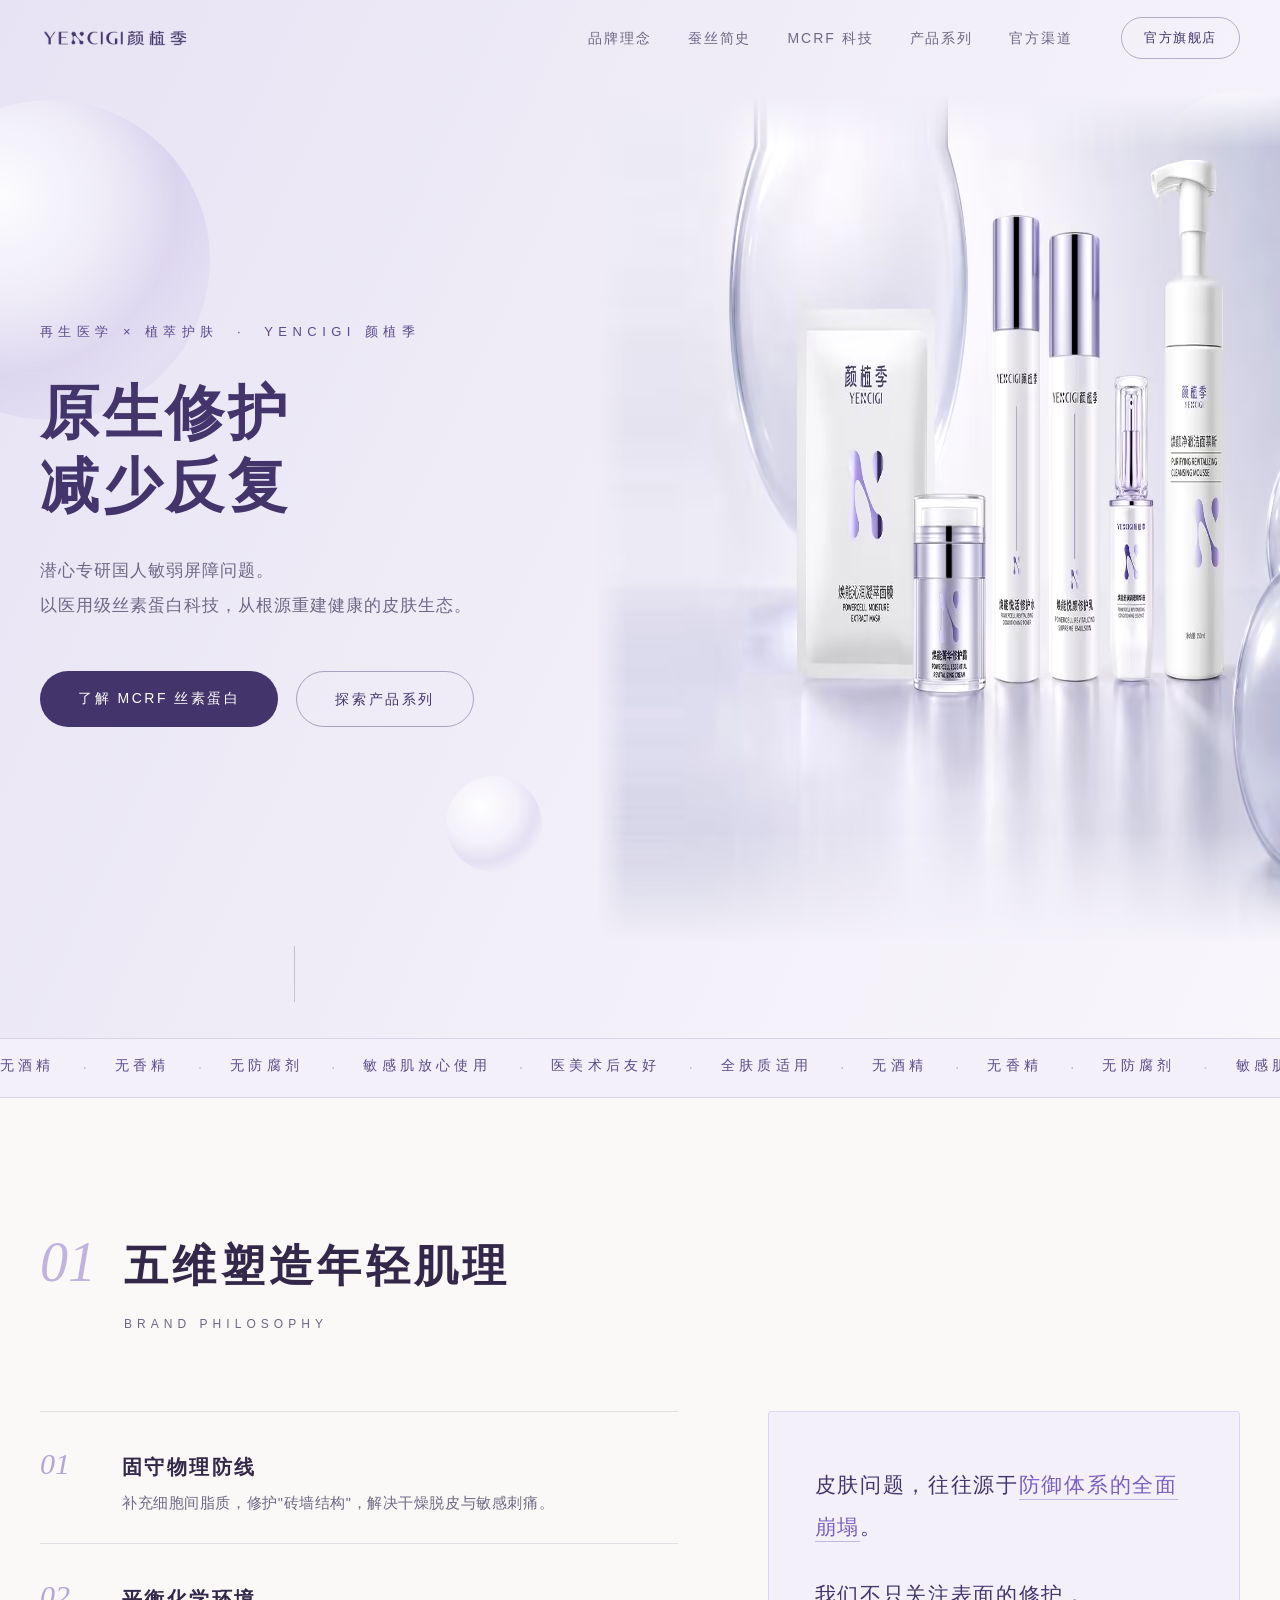
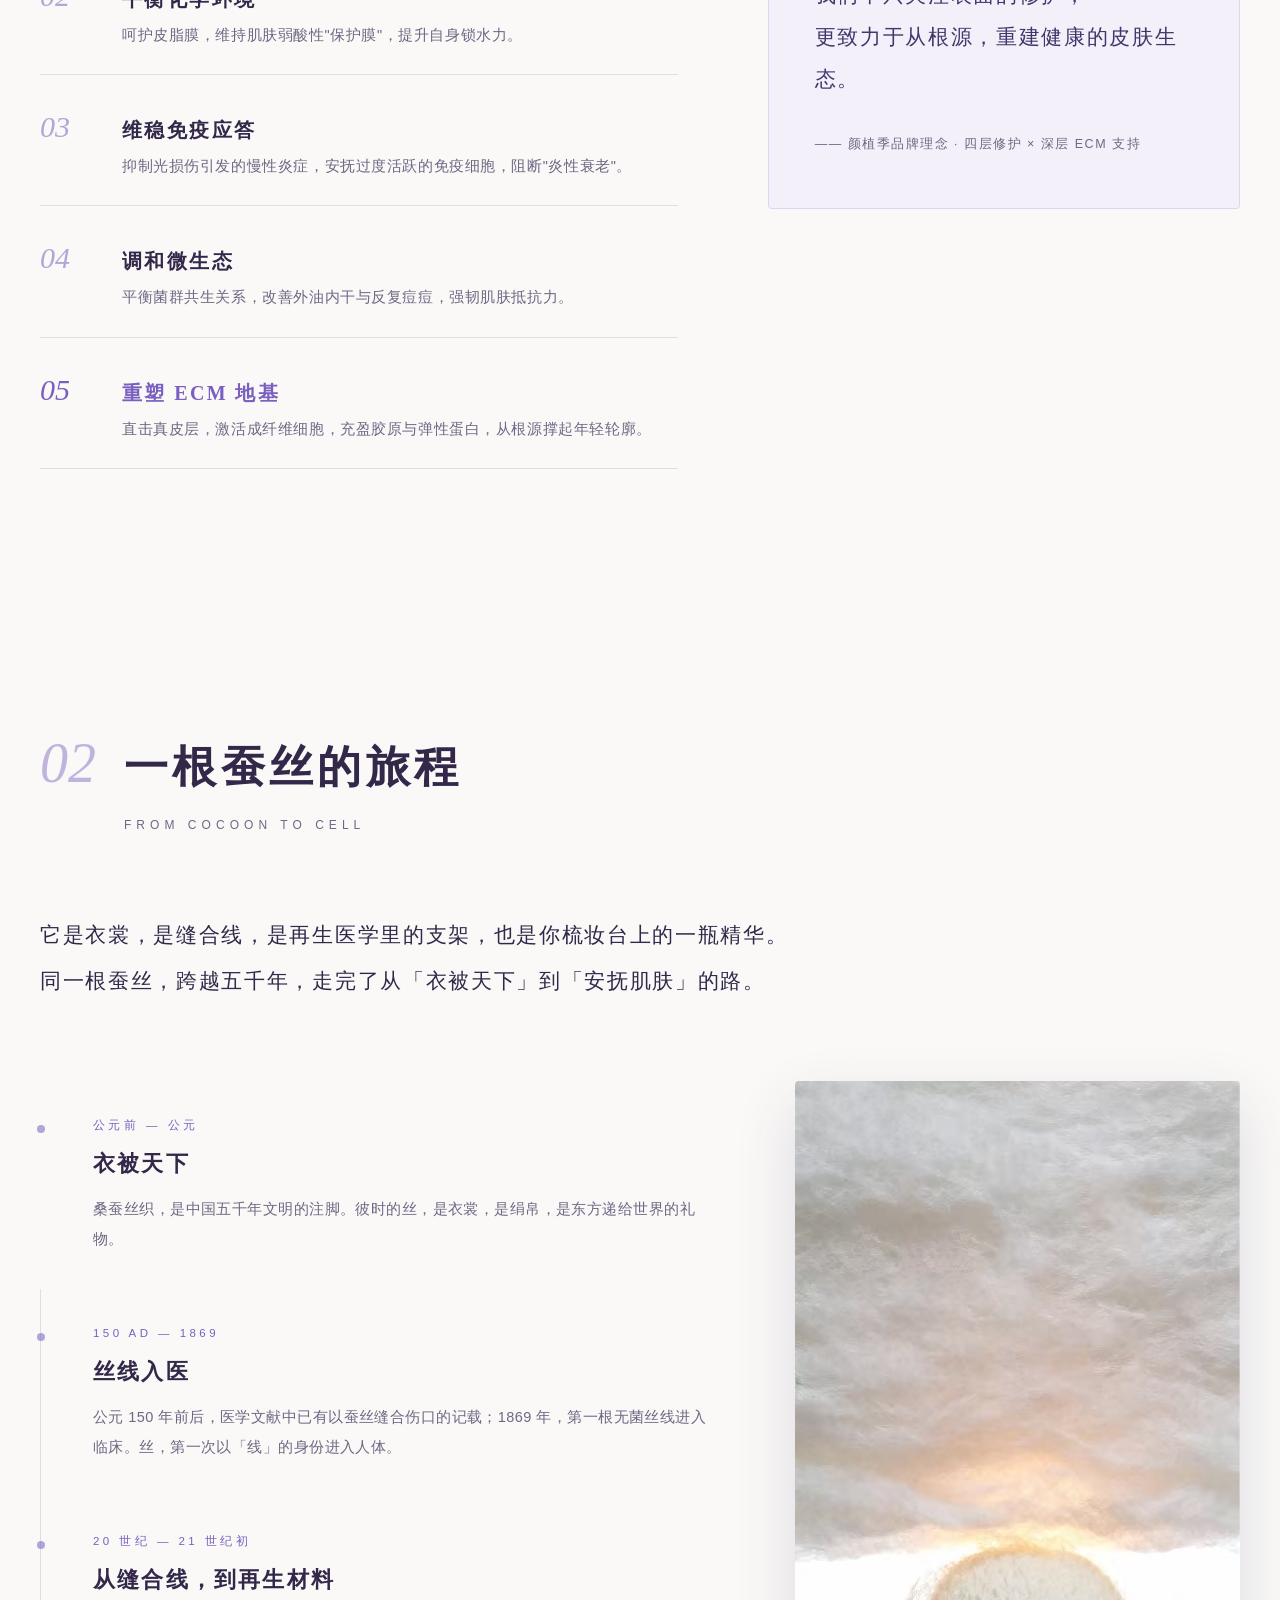
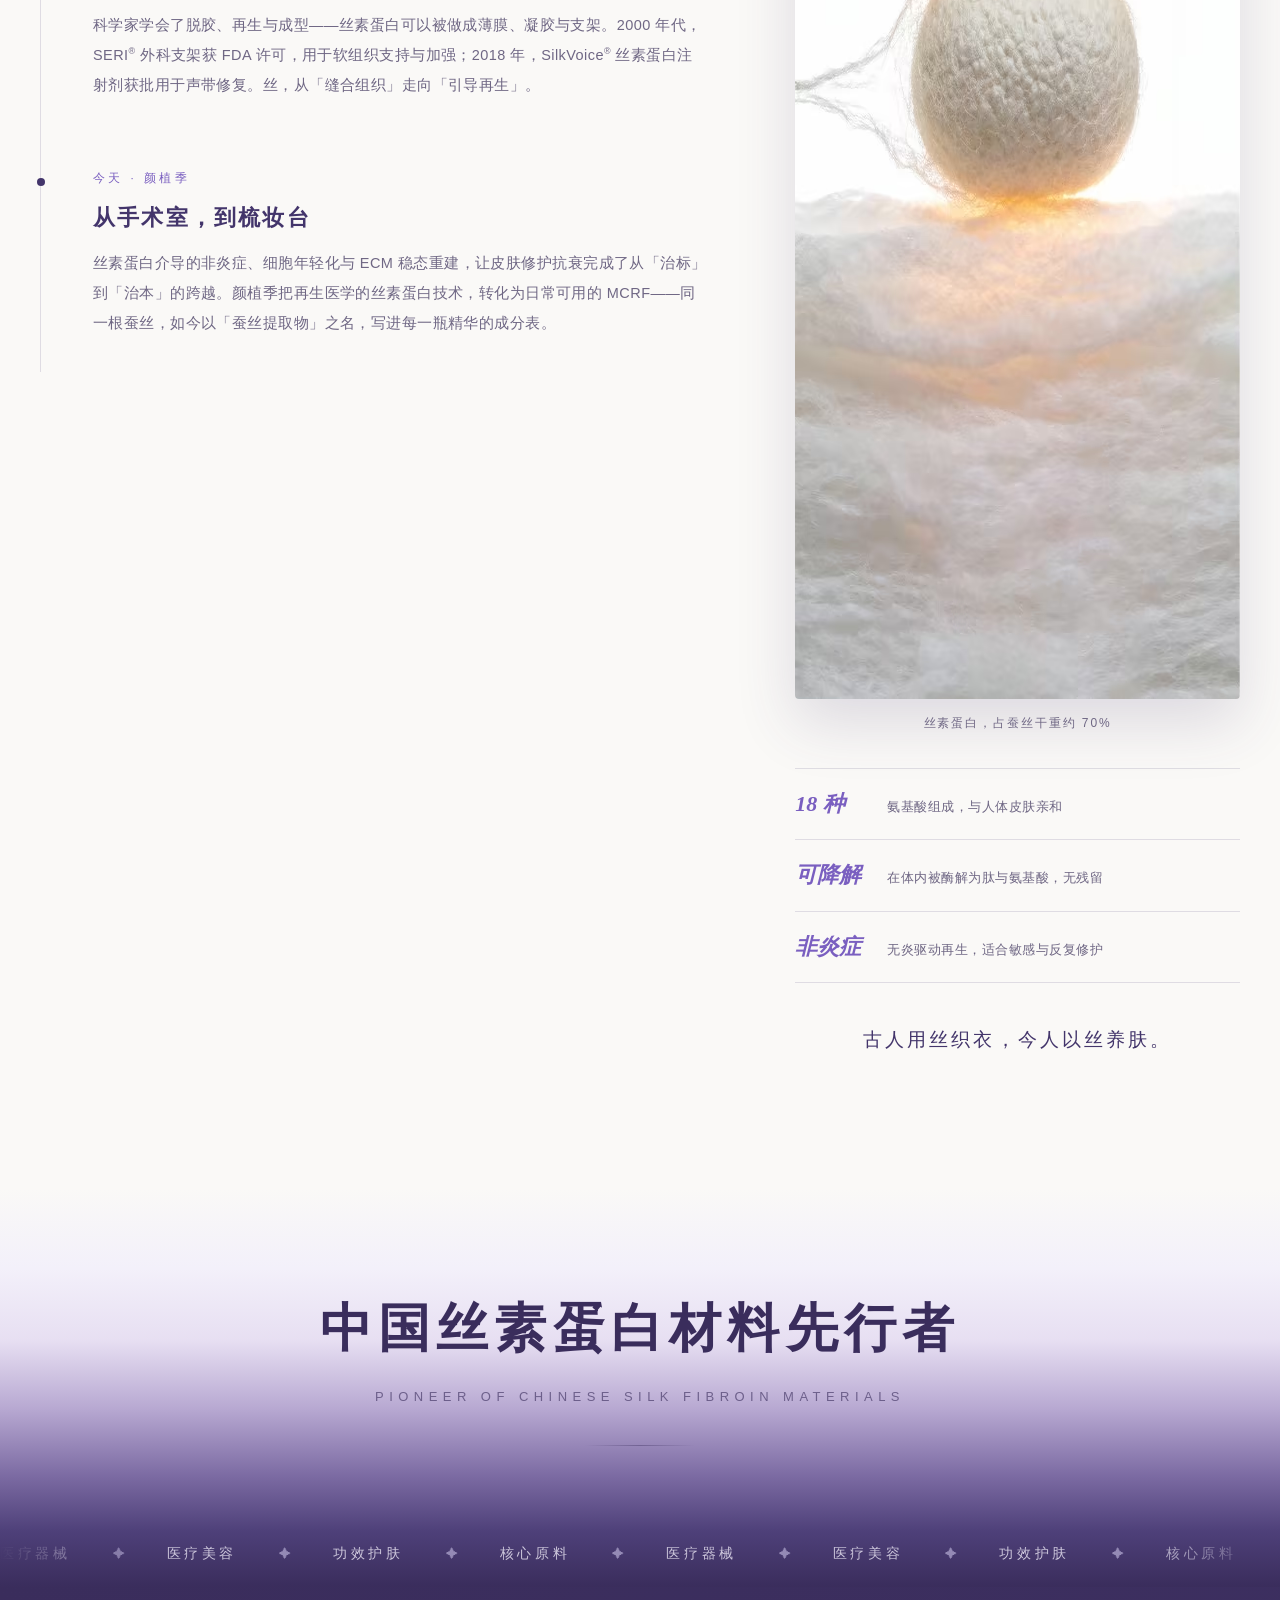
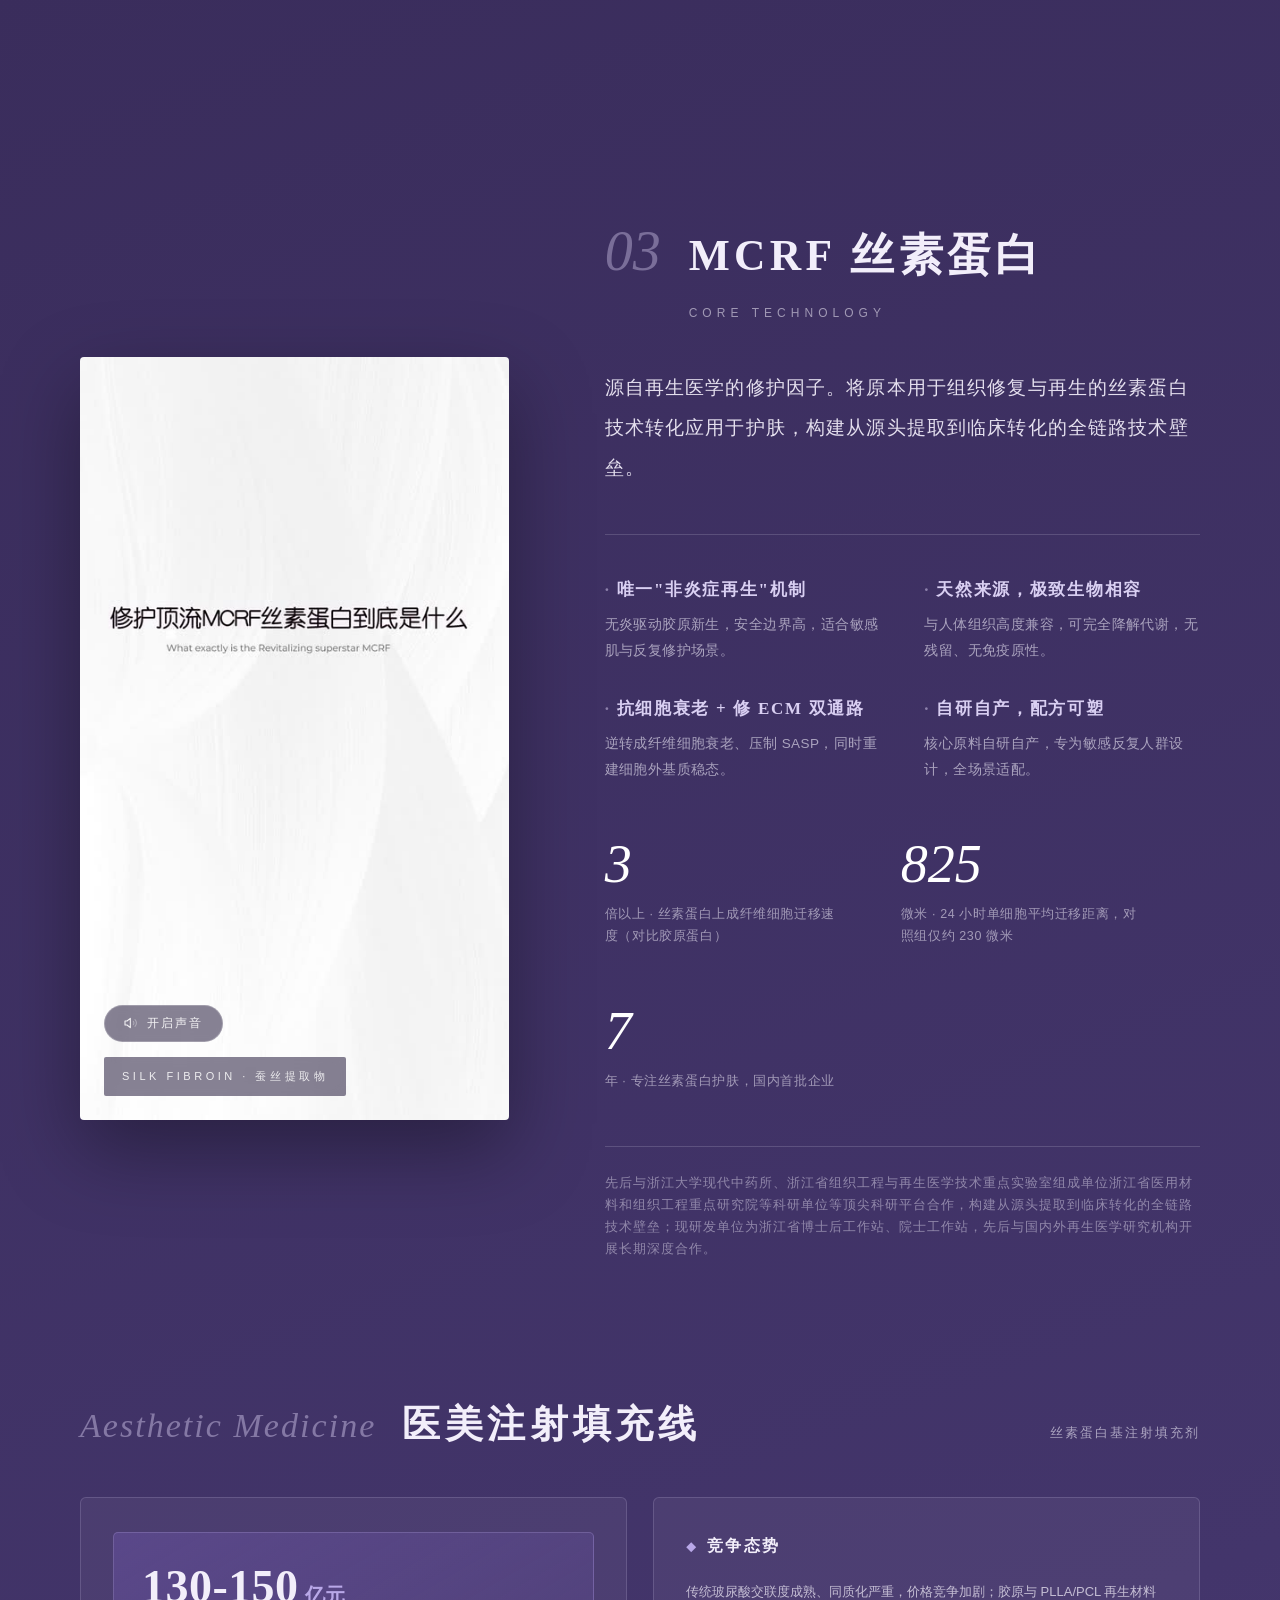
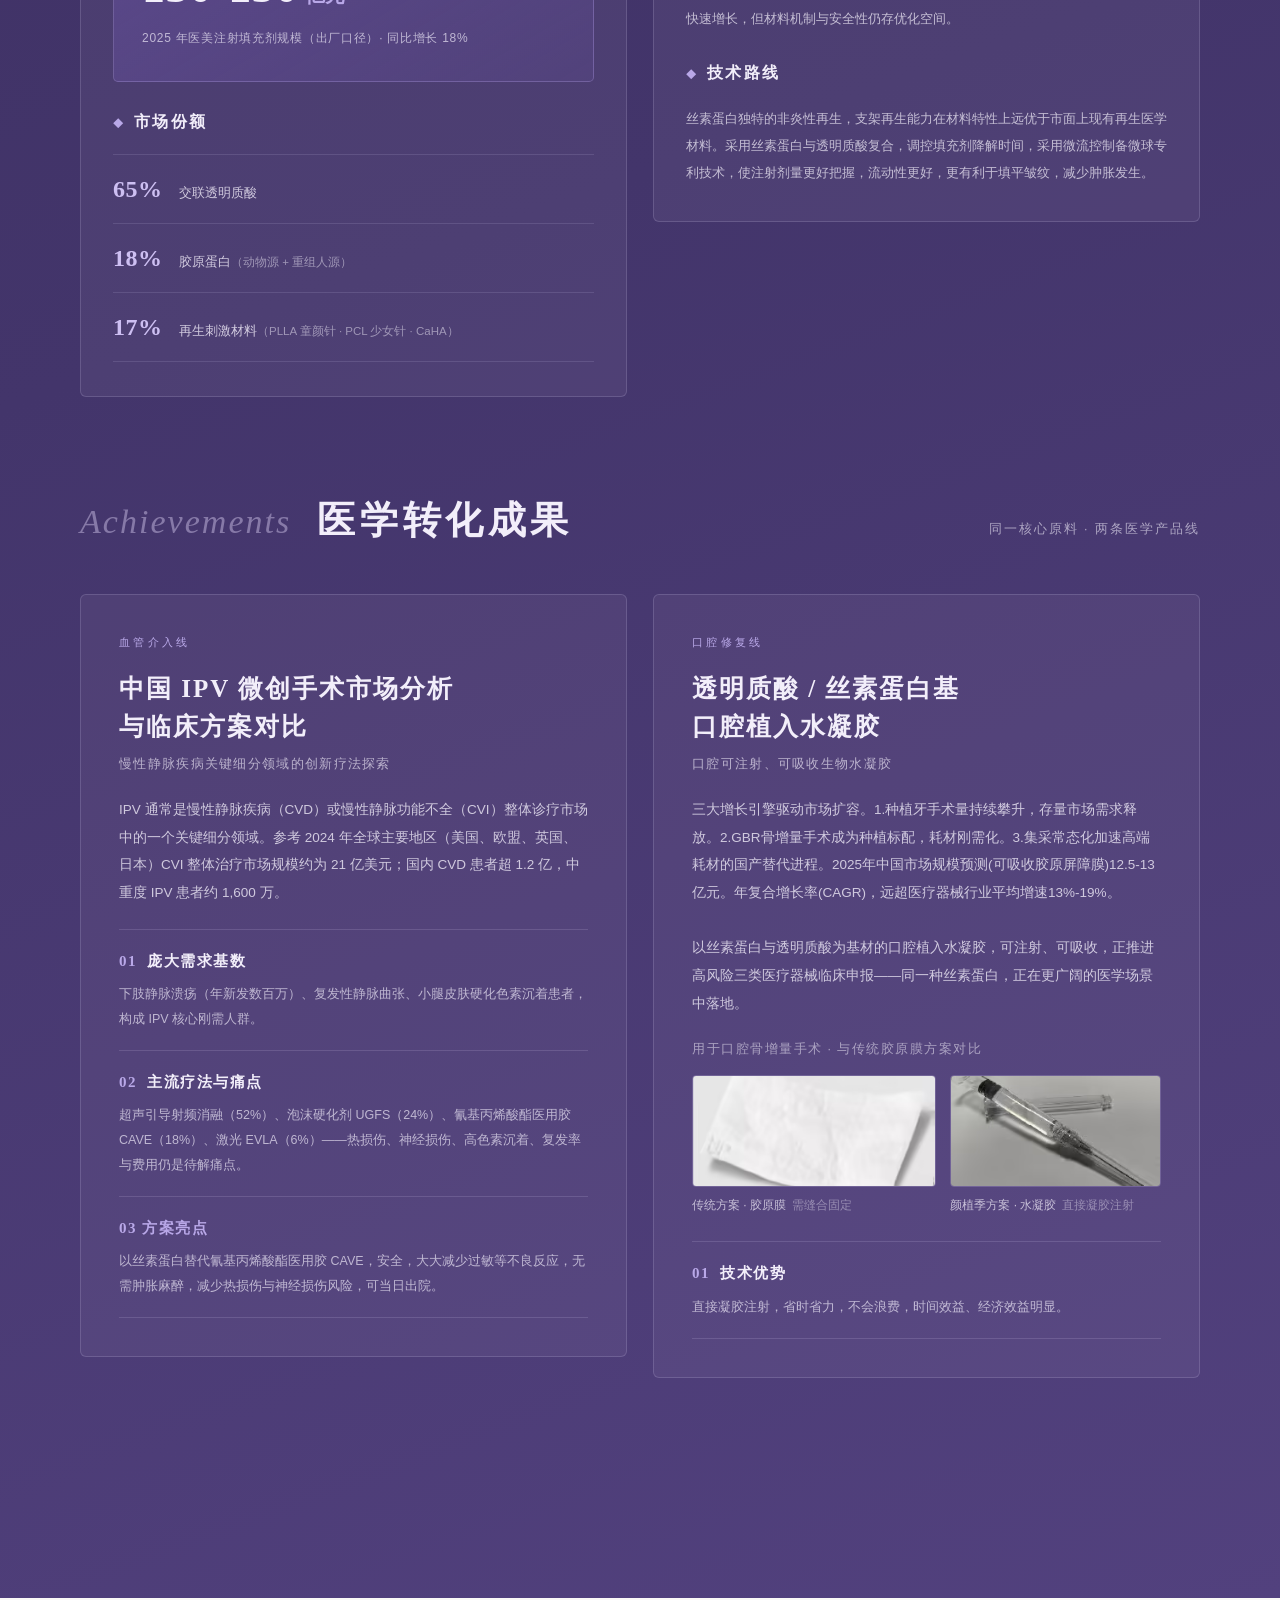
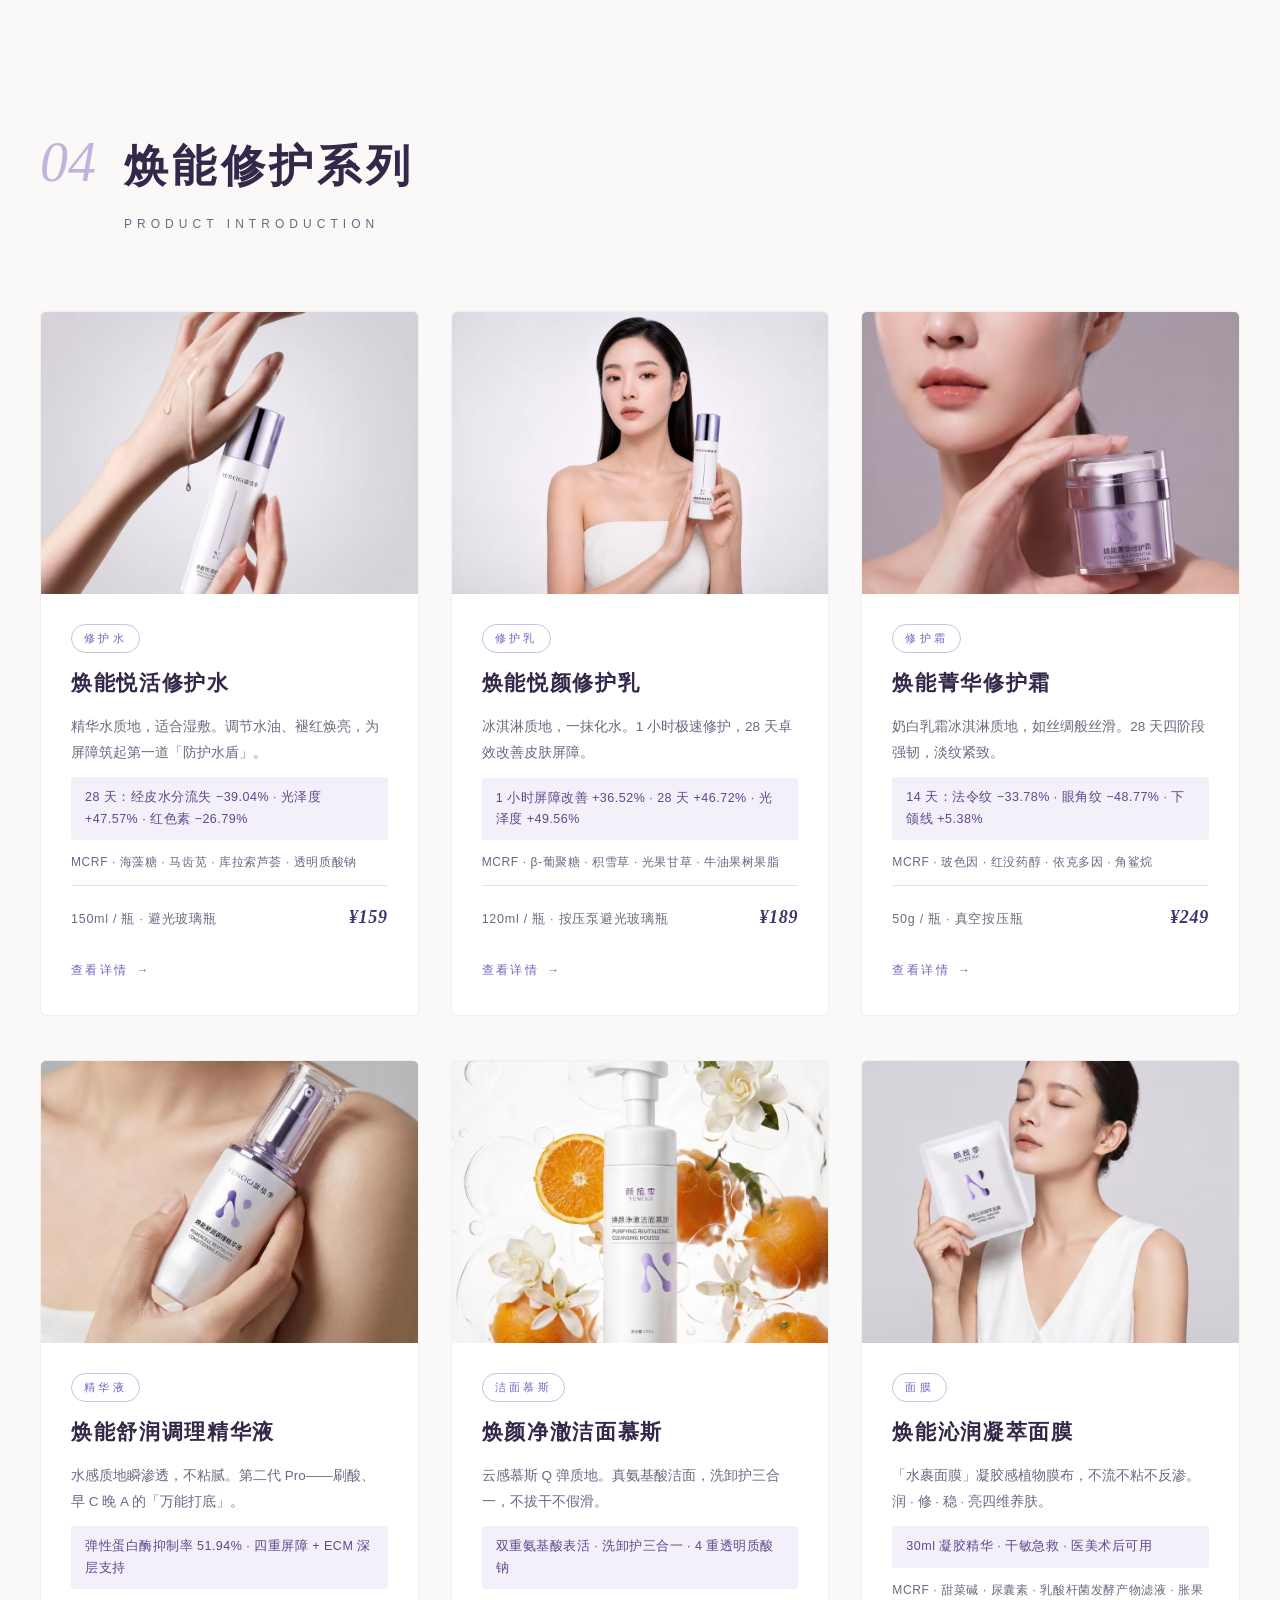
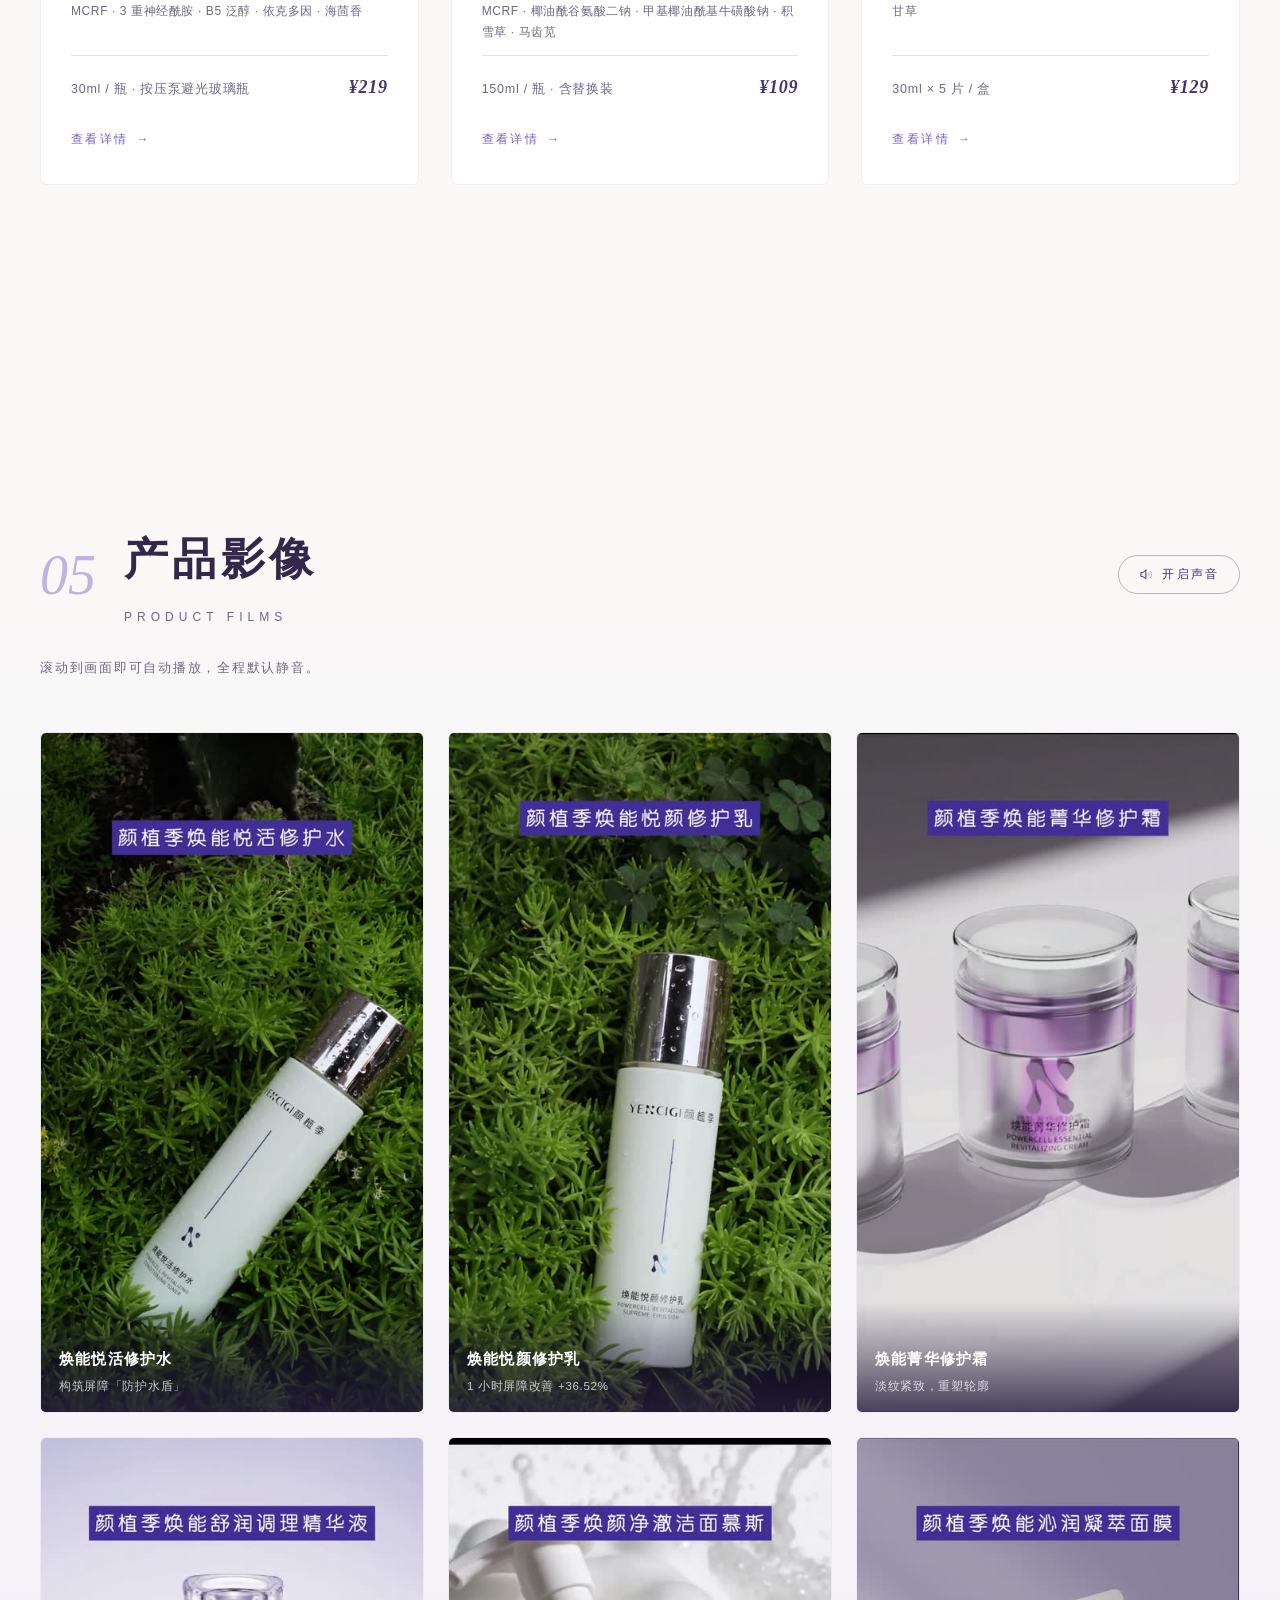
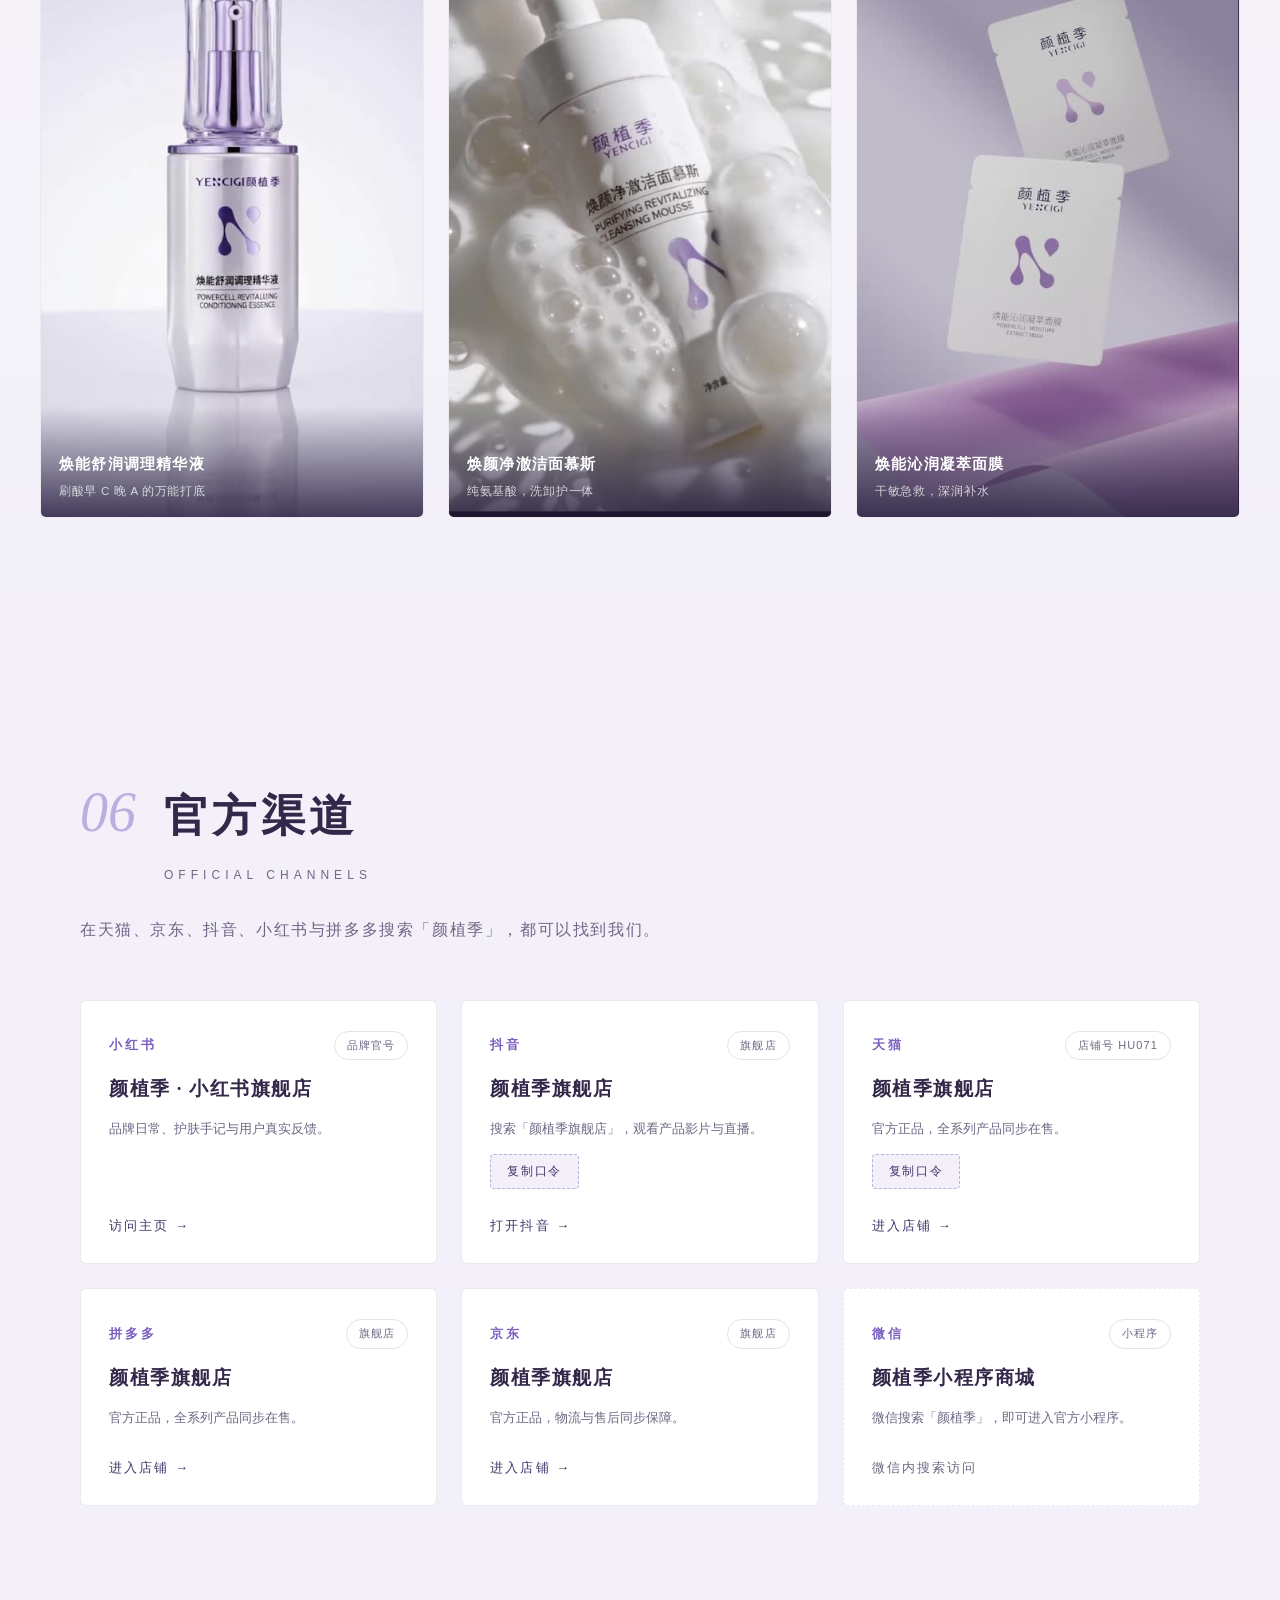
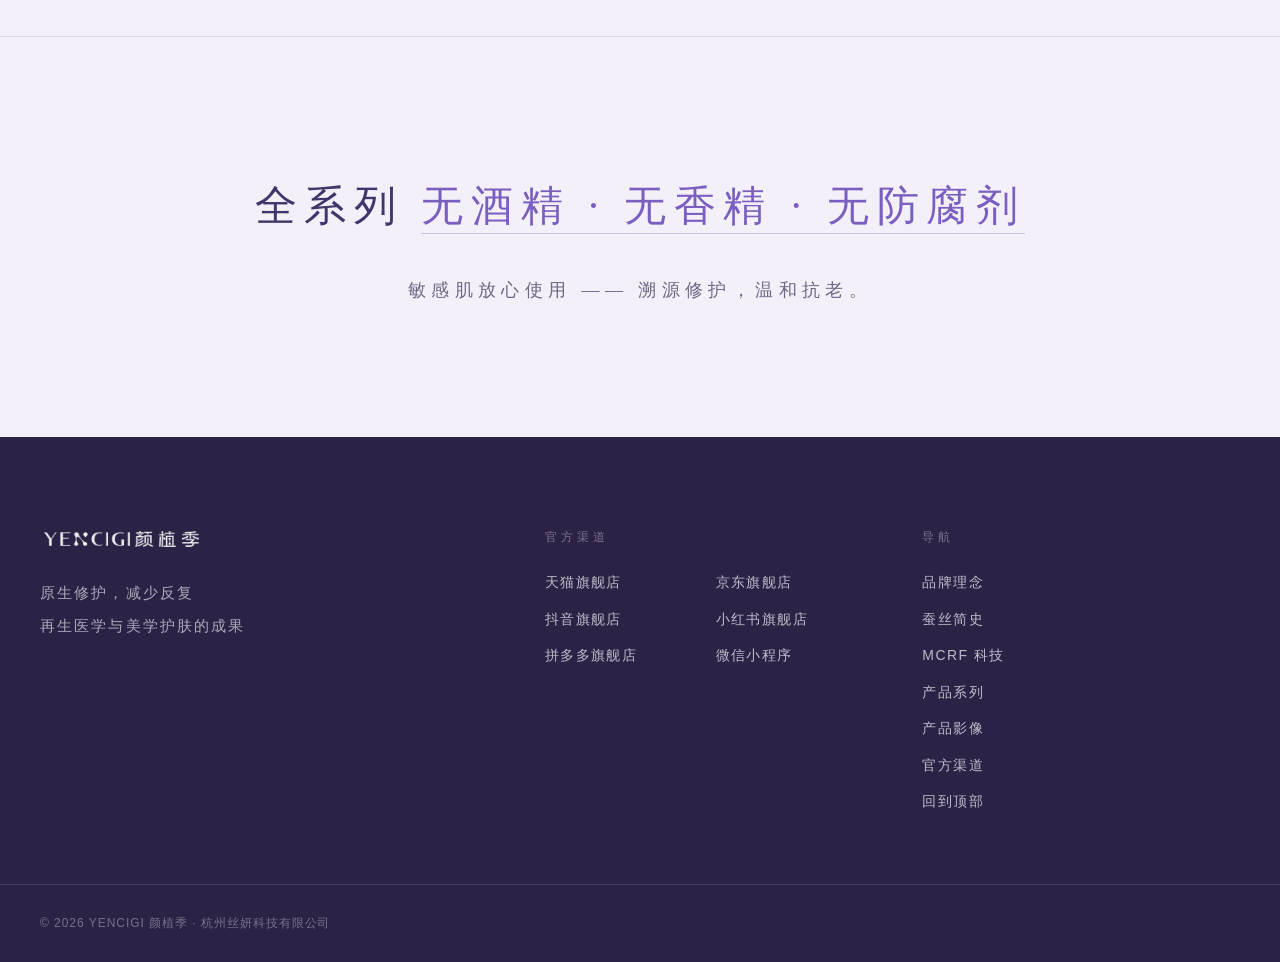
==== commit e7134994: "chore(footer): 去掉「页面为品牌官网设计稿」声明 首页整句删除；产品页保留数据出处（合规用途），仅移除设计稿措辞。" ====
--- a/index.html
+++ b/index.html
@@ -533,7 +533,6 @@
   </div>
   <div class="footer-bottom">
     <p>© 2026 YENCIGI 颜植季 · 杭州丝妍科技有限公司</p>
-    <p>页面为品牌官网设计稿，数据引自《颜植季品牌手册》2026.6</p>
   </div>
 </footer>
 
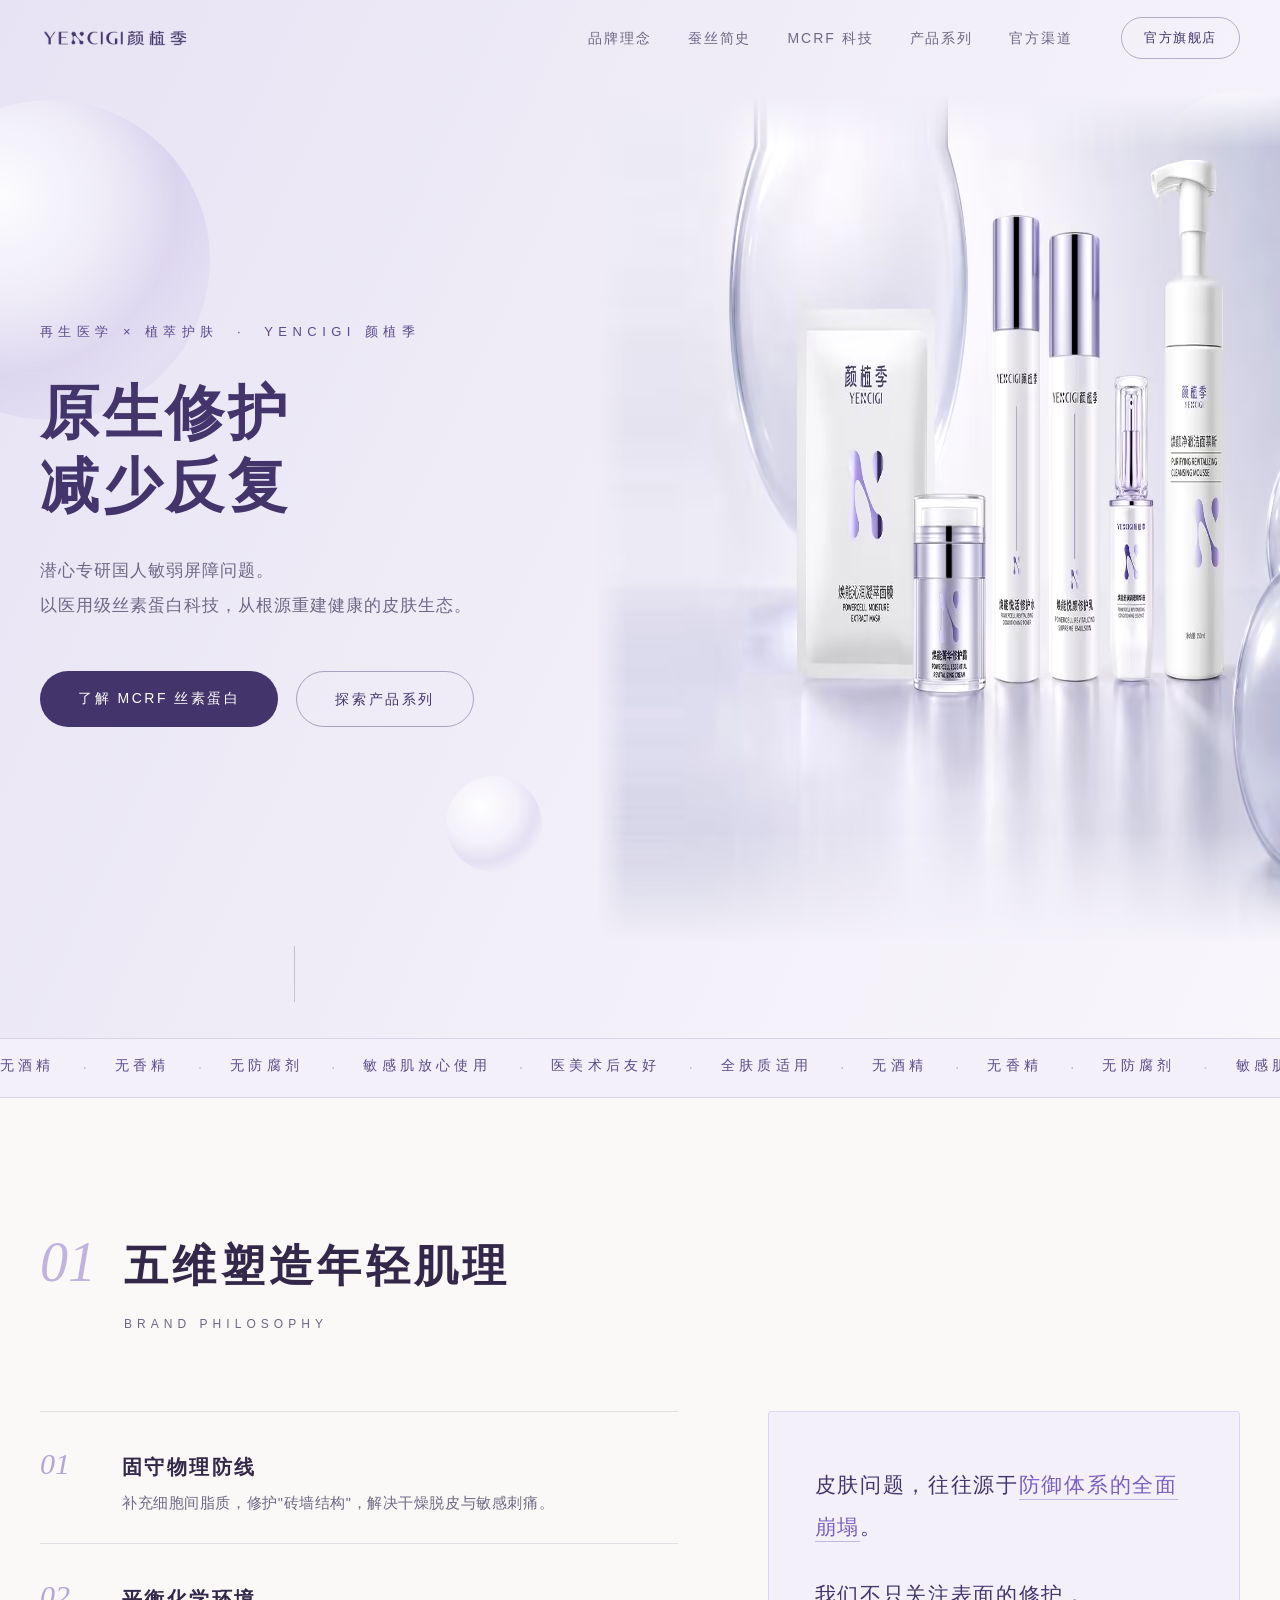
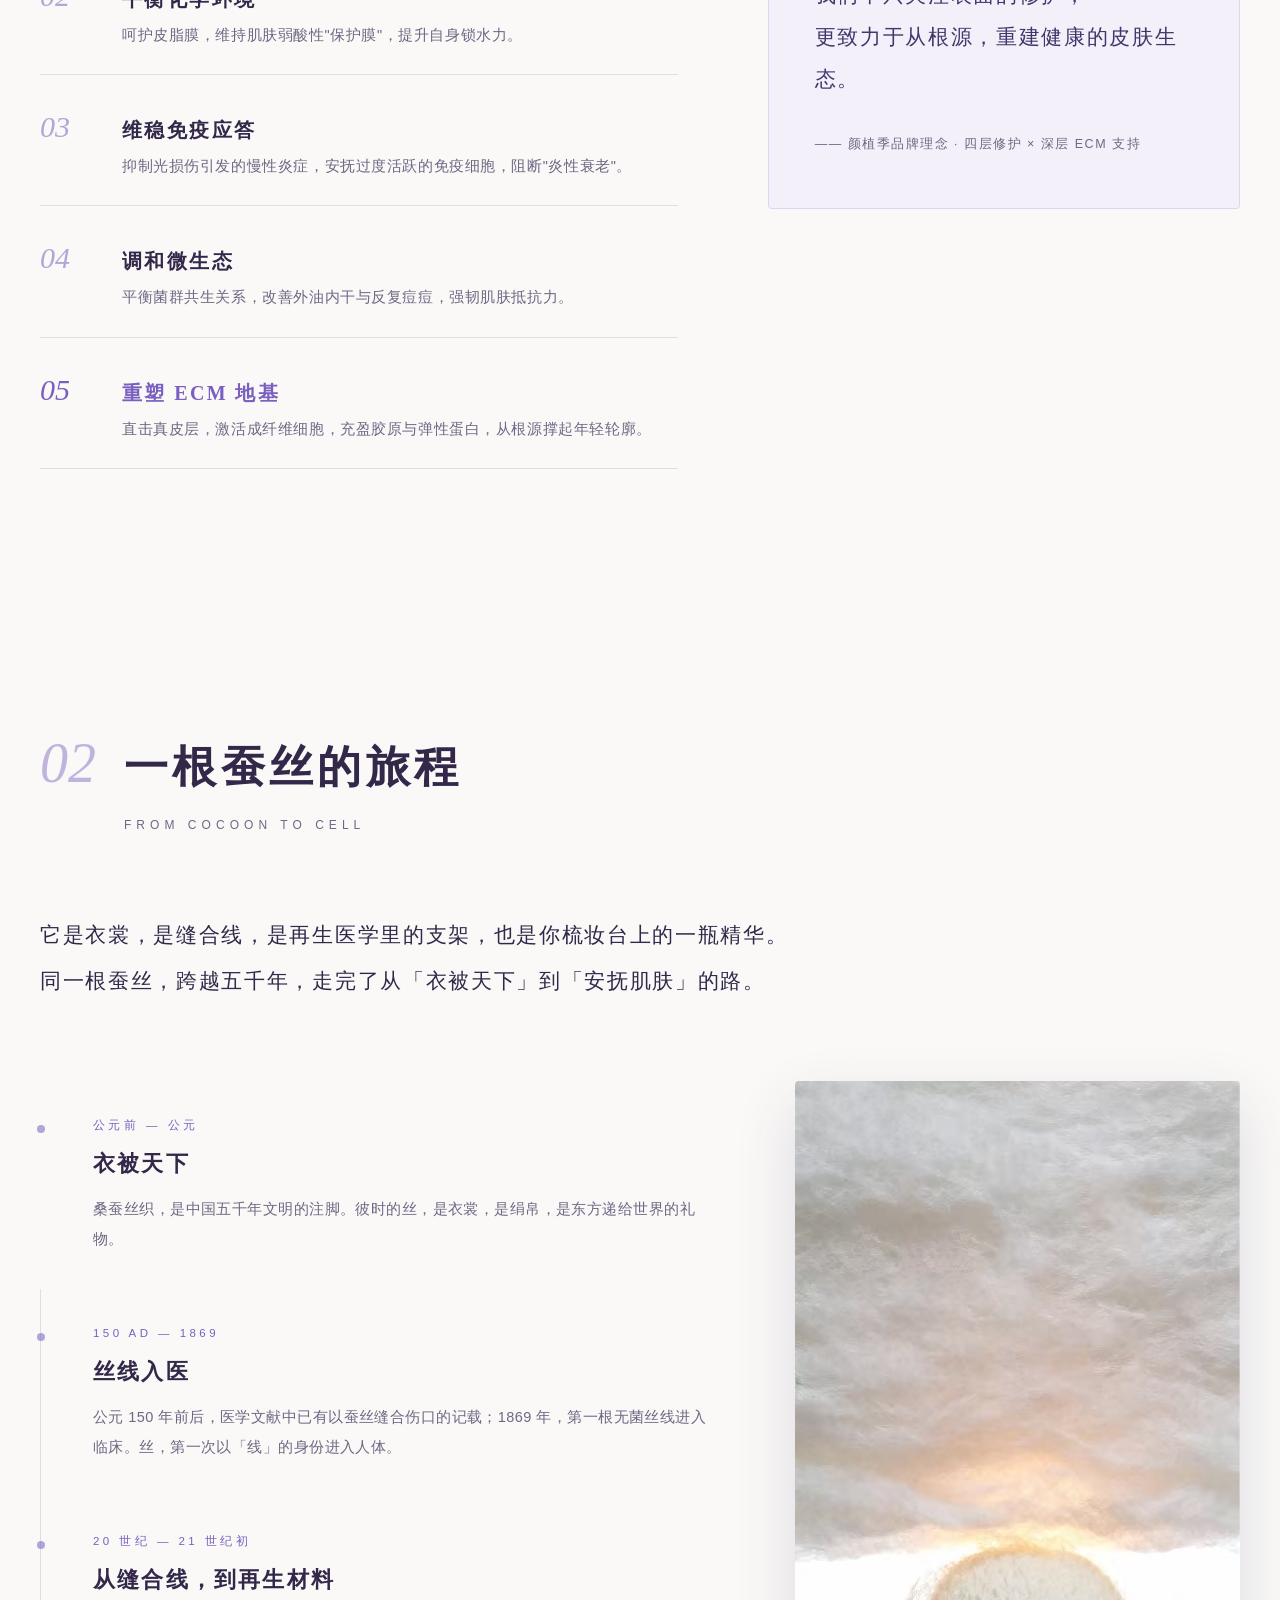
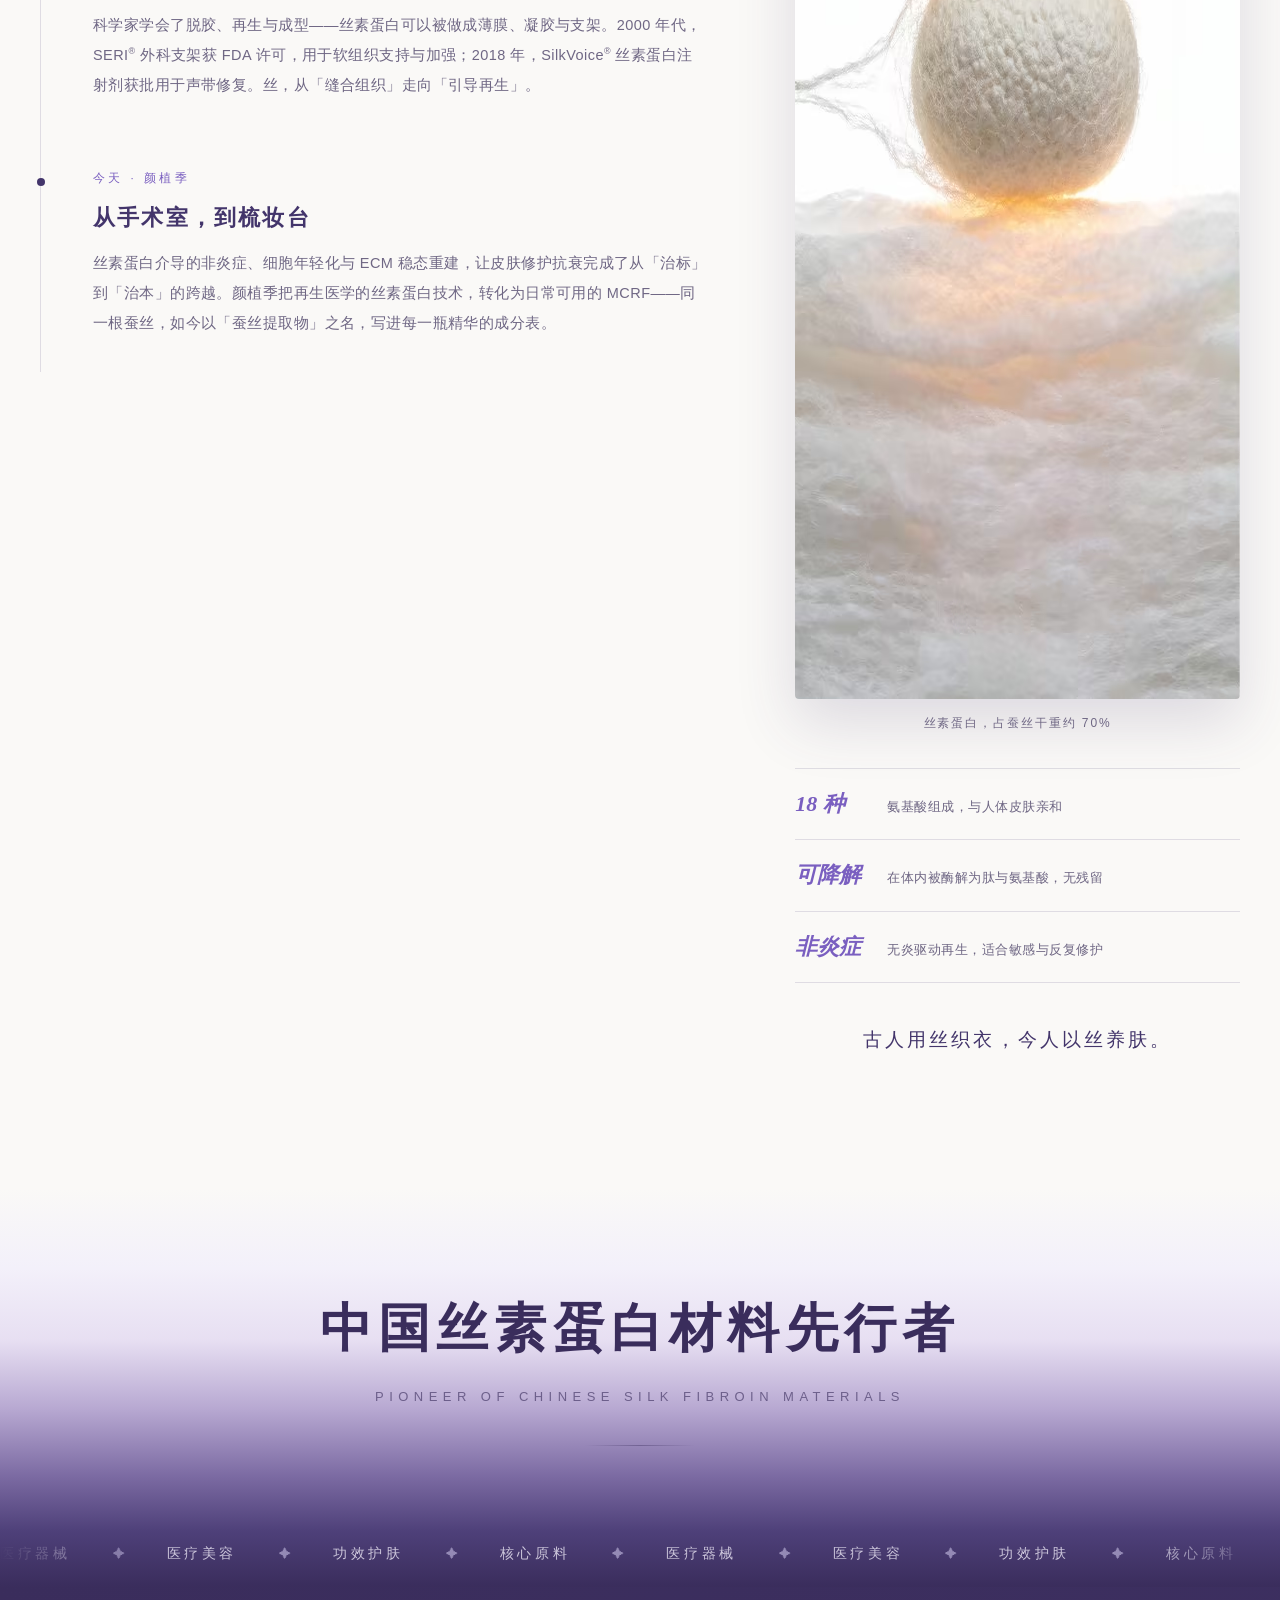
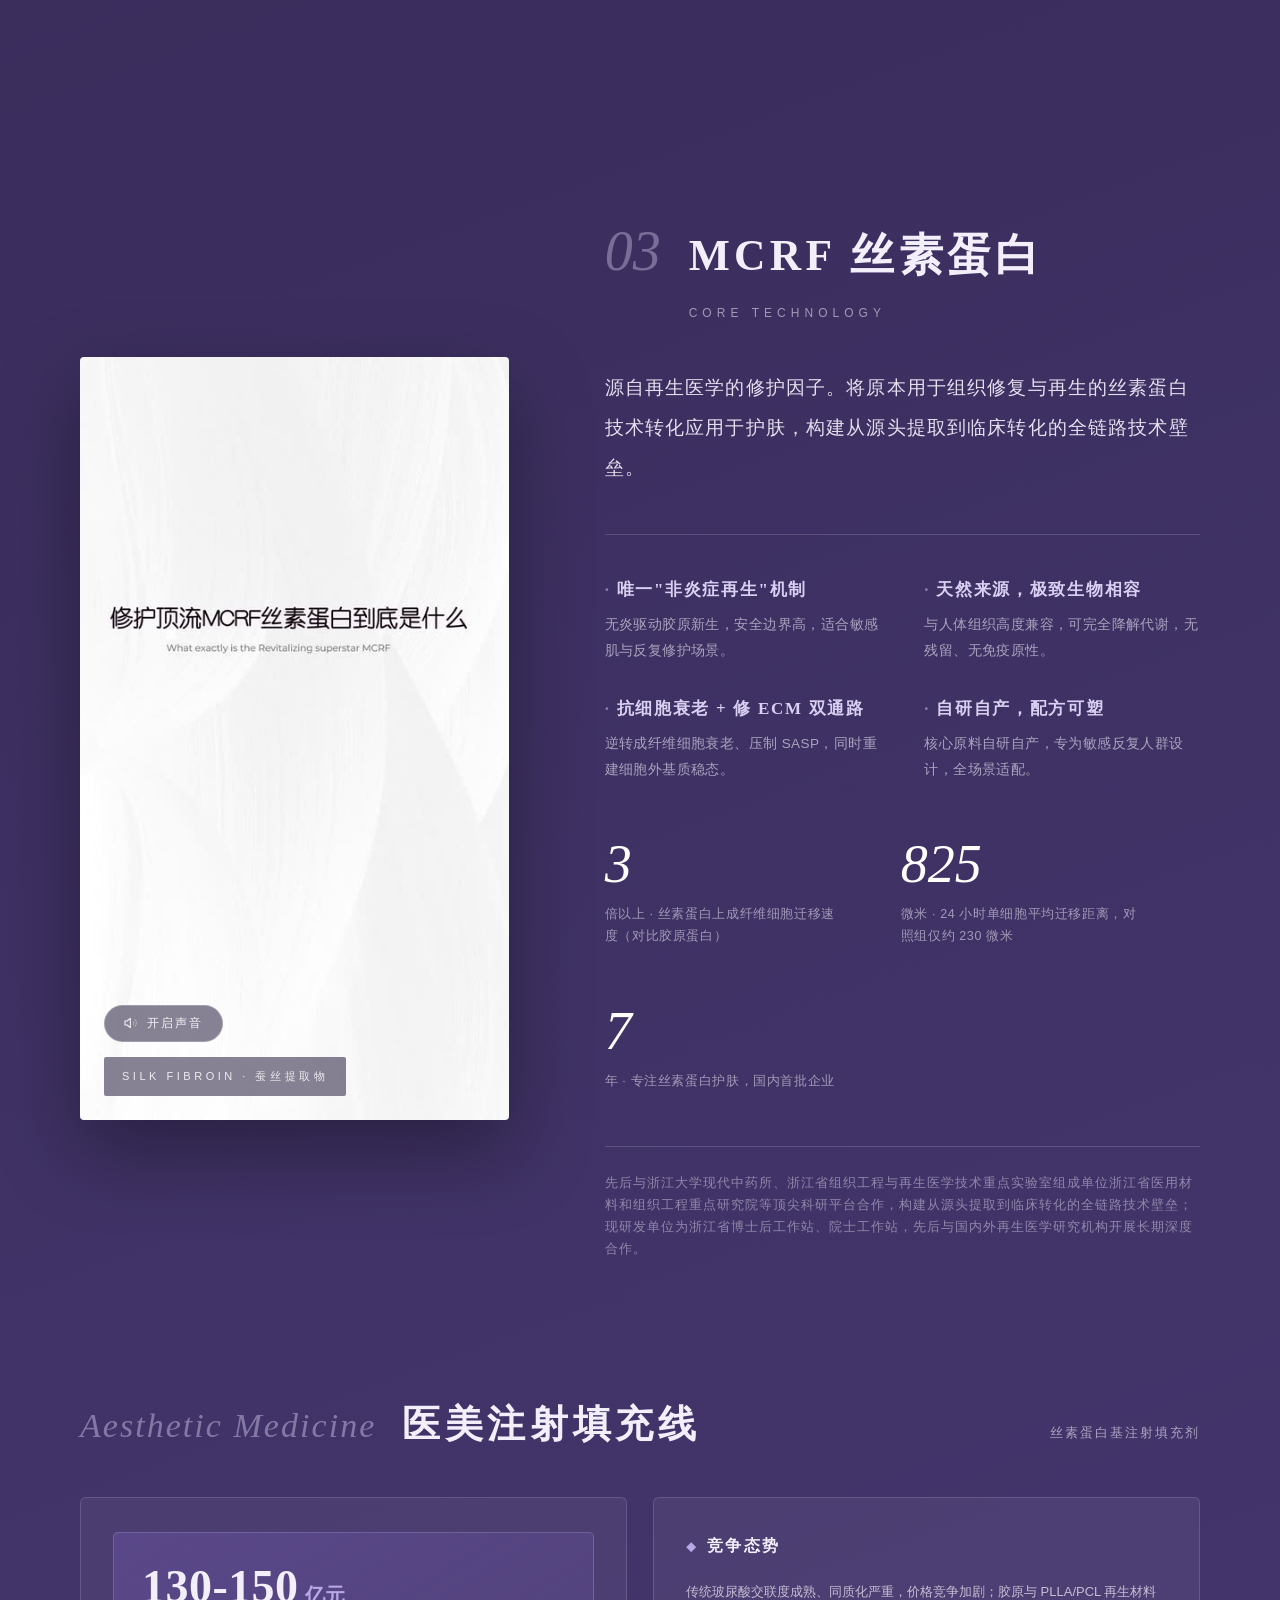
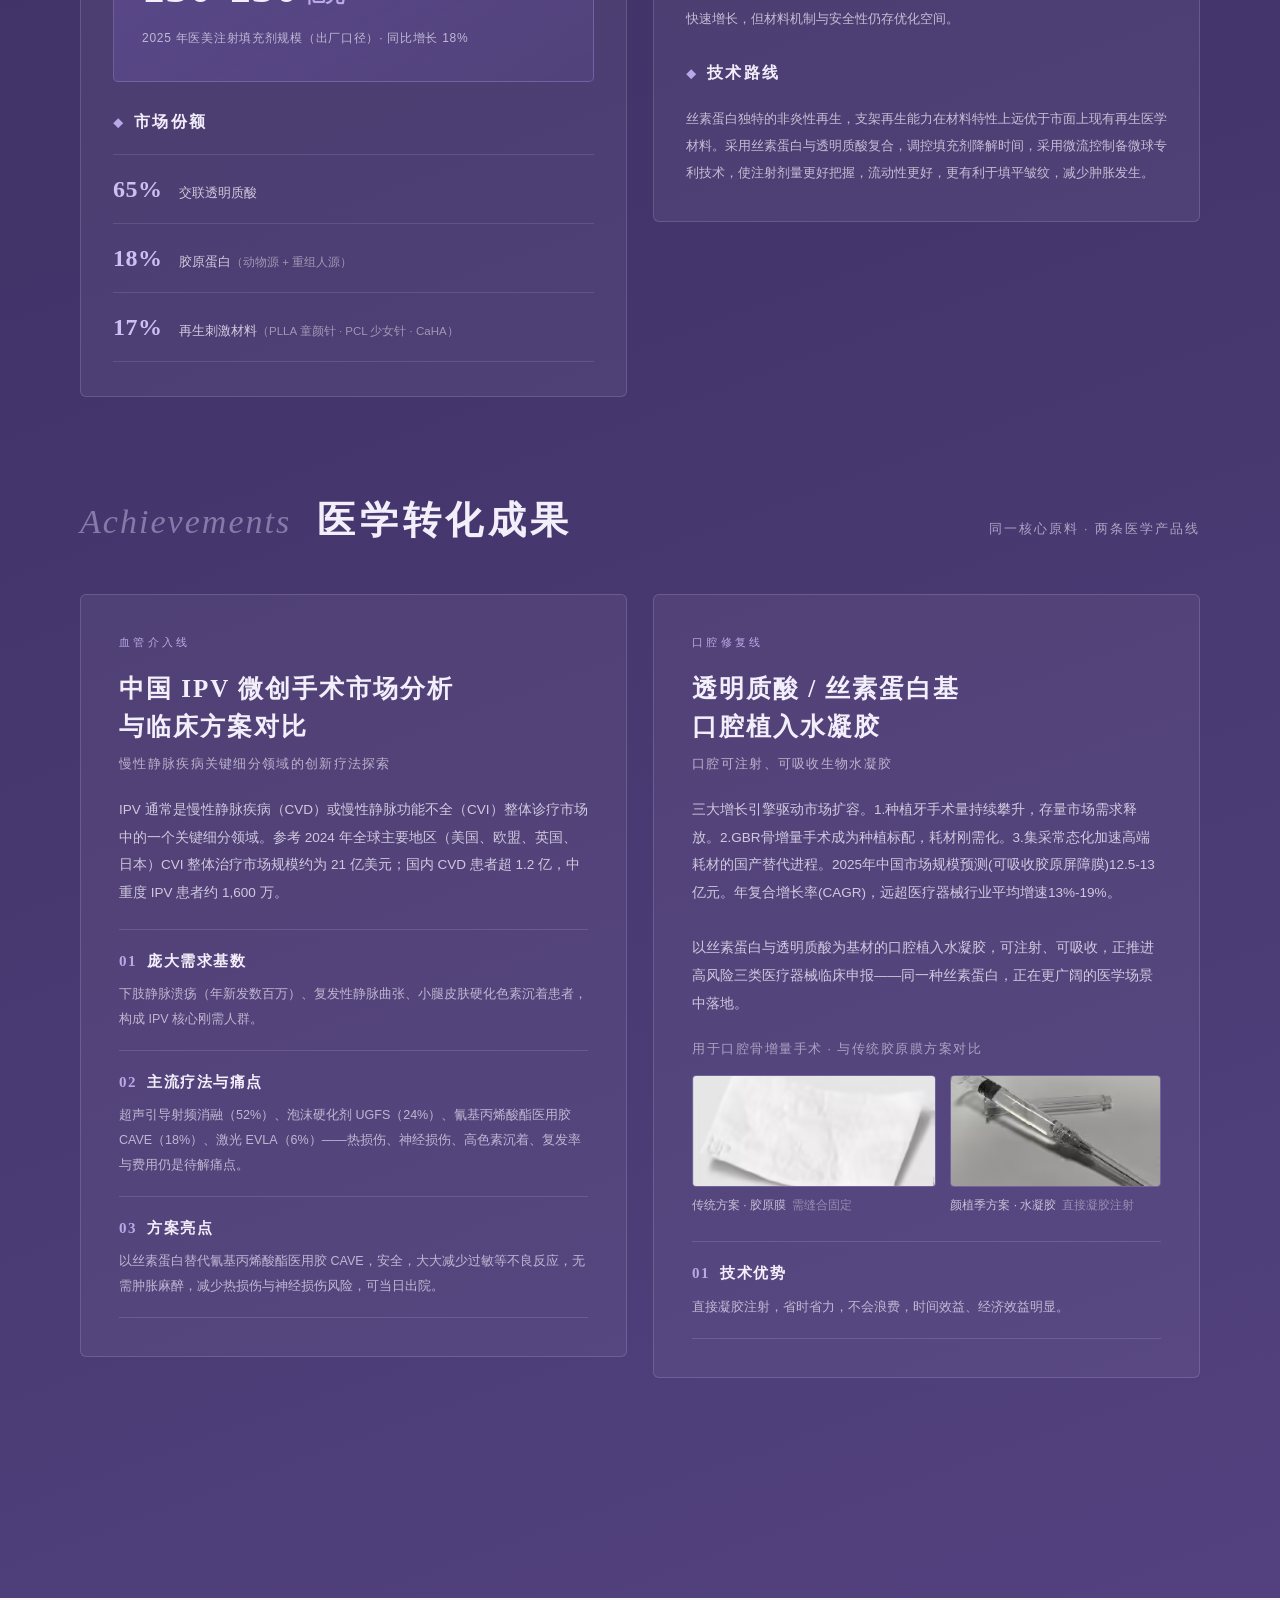
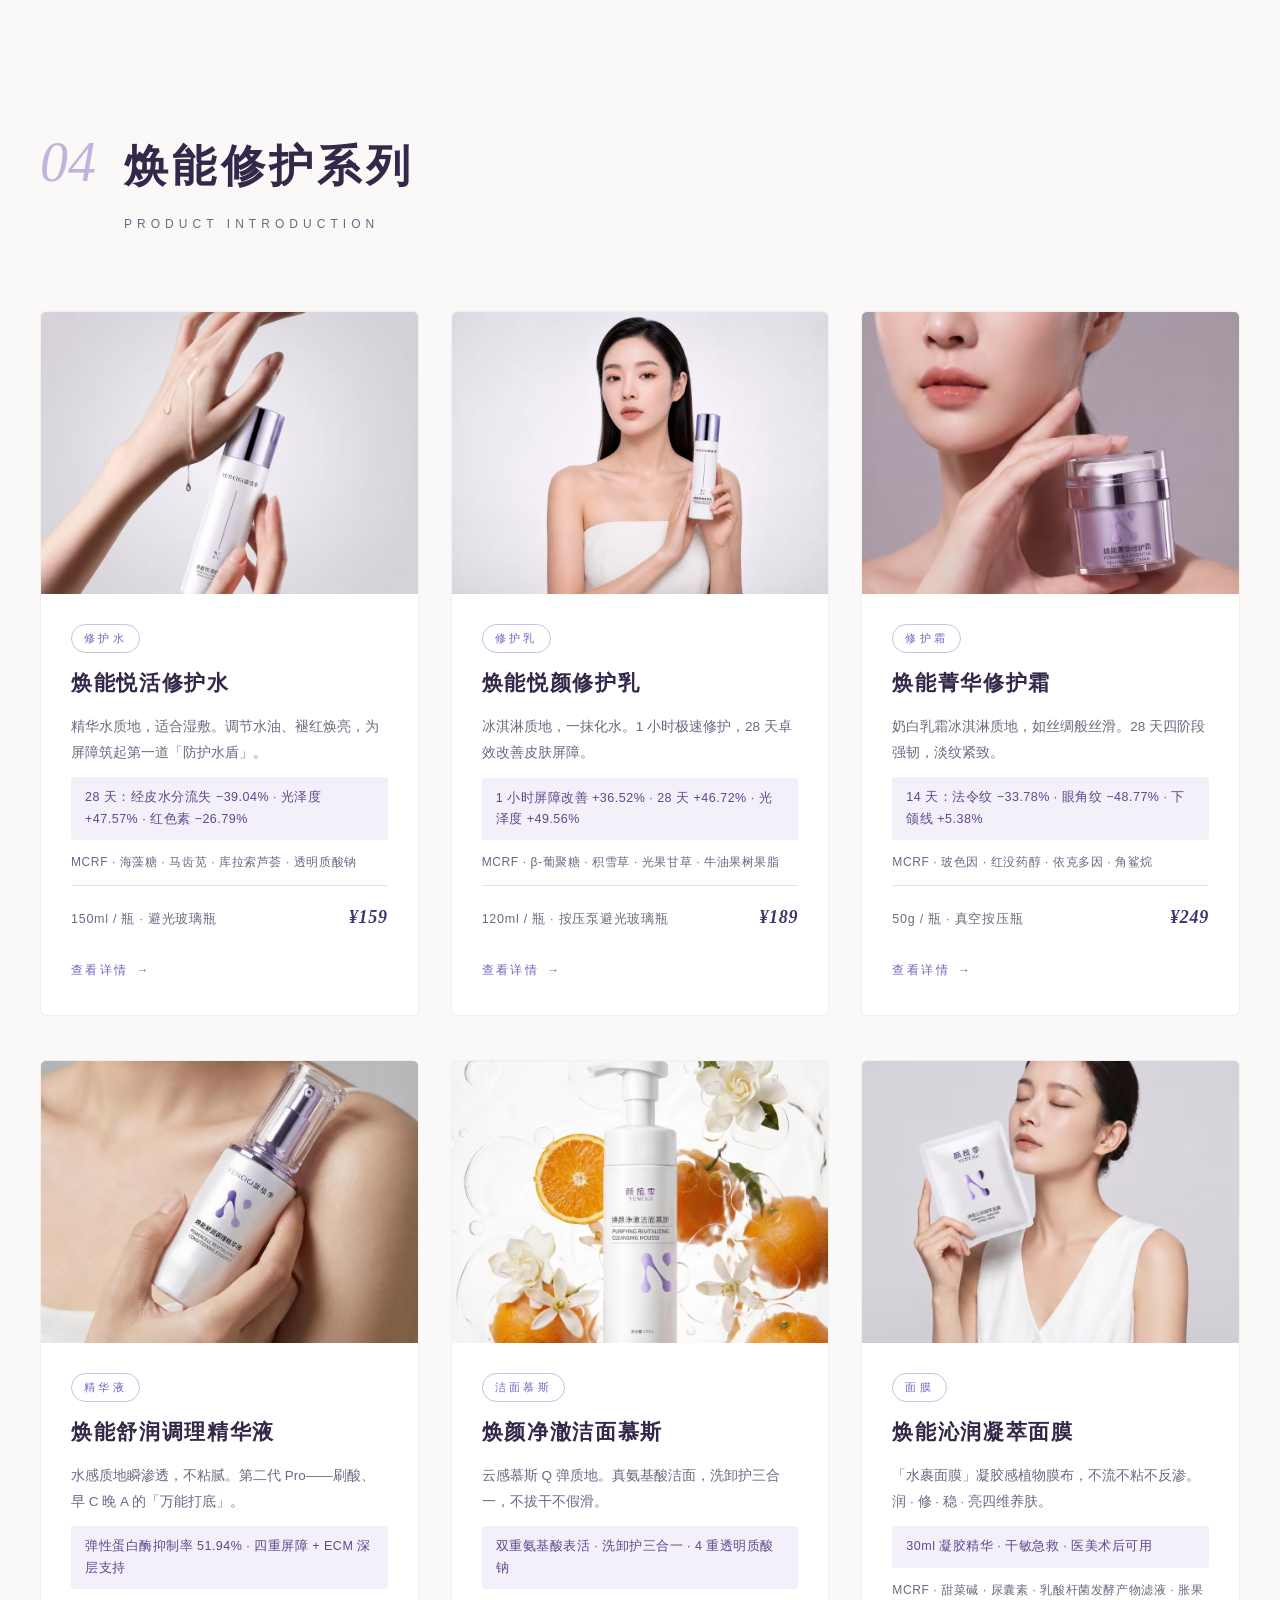
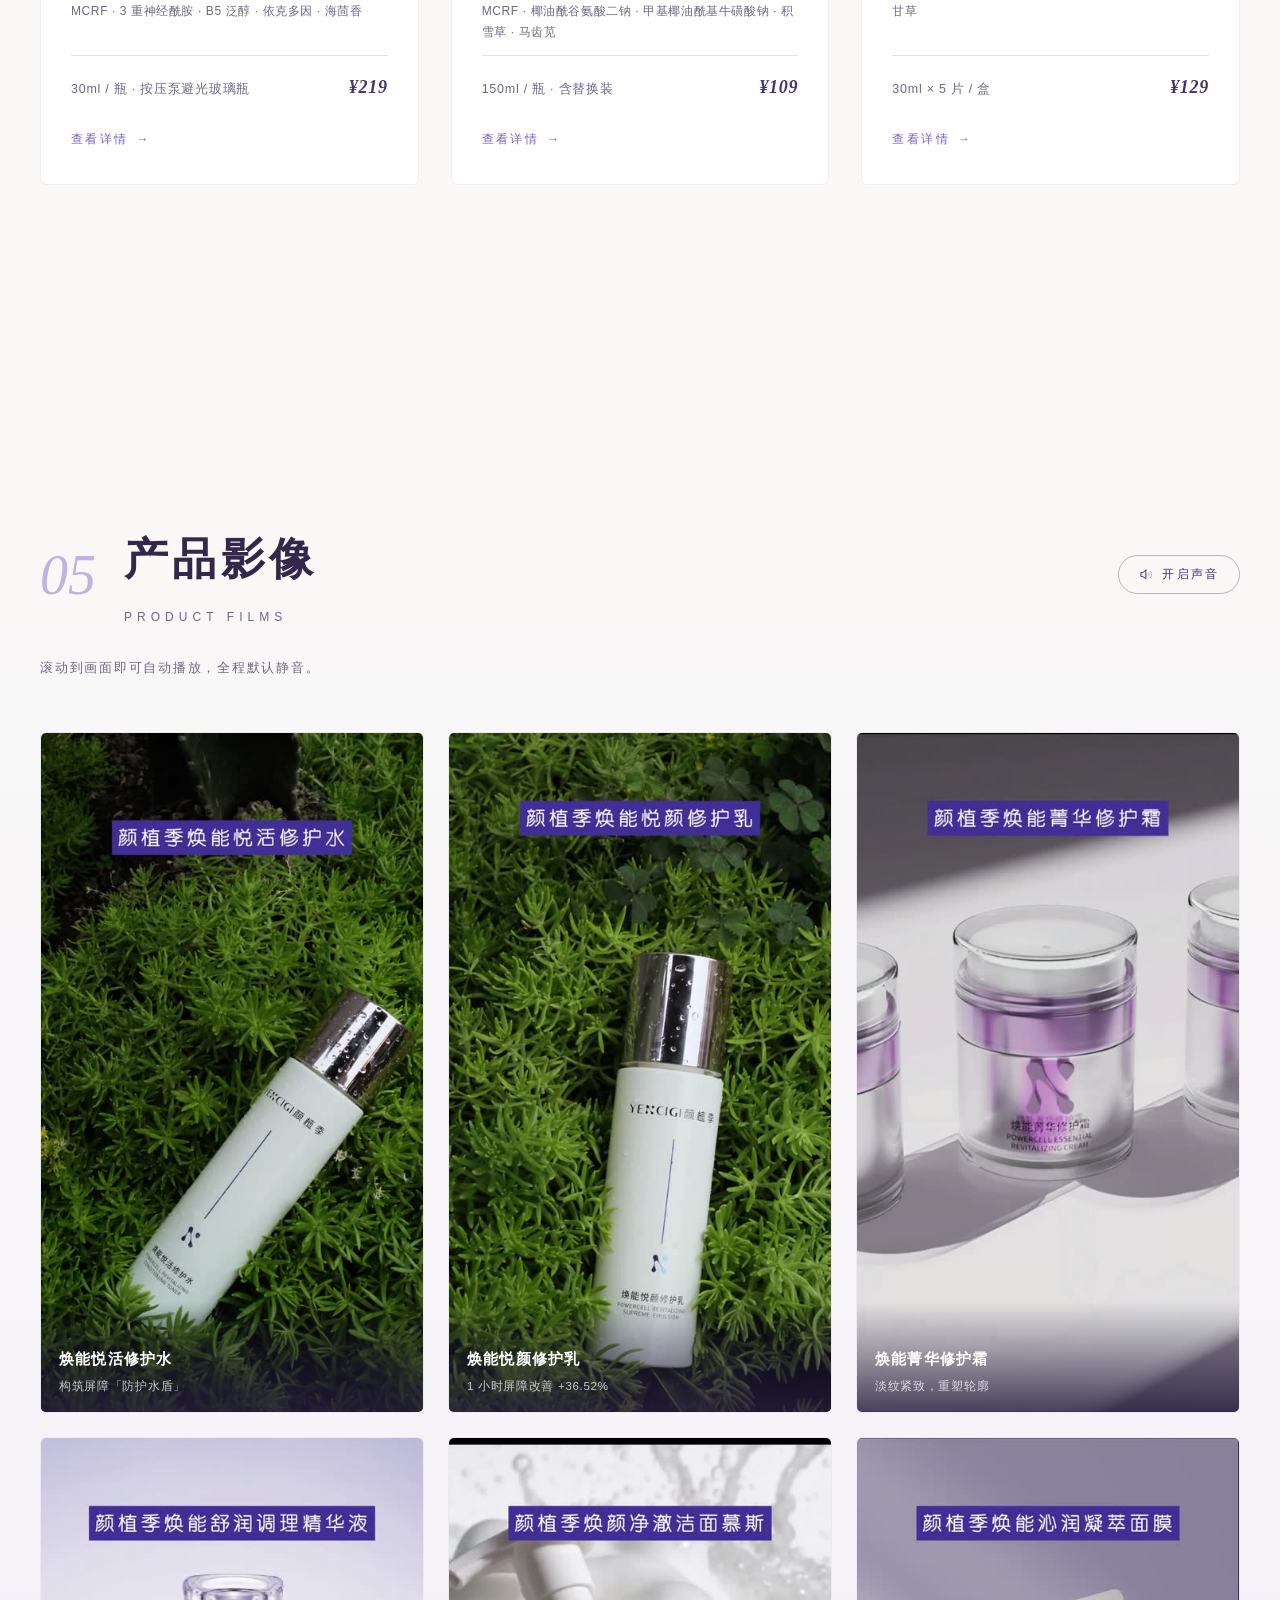
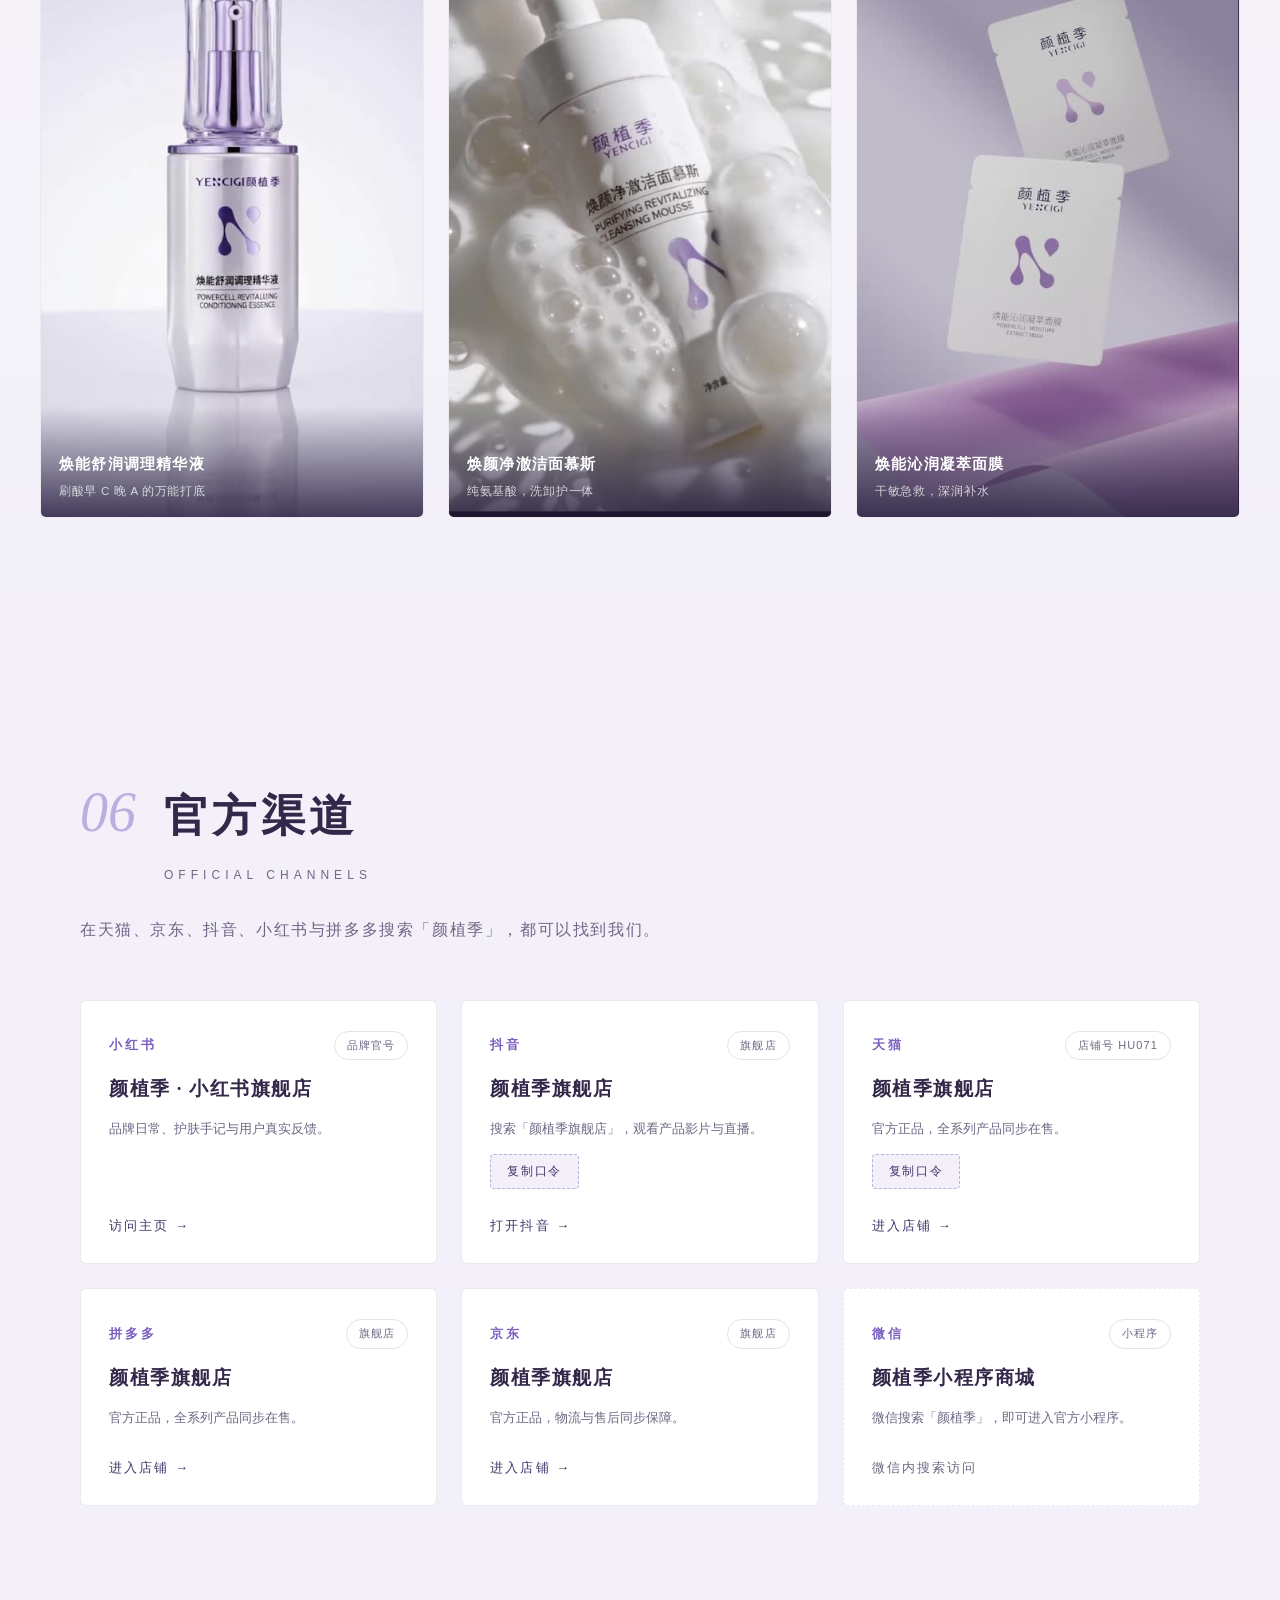
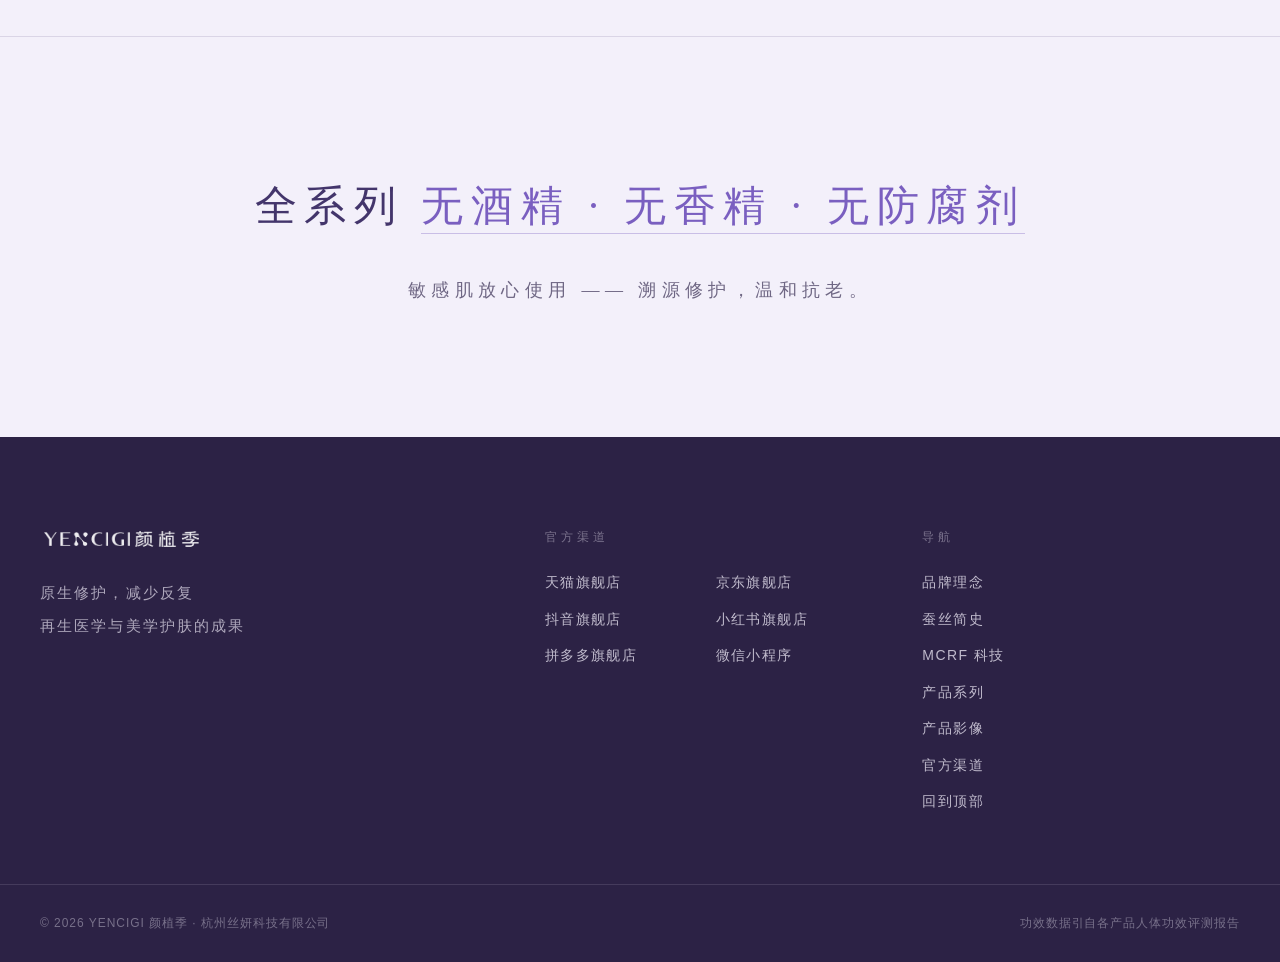
==== commit c6c509b0: "fix: 修复产品页视频交互冲突、文案笔误与缓存配置 - 排除产品页 #pdVideo 的滚动静音自动播放，将播放/暂停按钮状态同步统一收敛至 main.js - 修正精华液「甘草酸二钾」笔误、首页科" ====
--- a/index.html
+++ b/index.html
@@ -53,7 +53,7 @@
     <div class="hero-orb hero-orb-b" aria-hidden="true"></div>
     <div class="hero-content">
       <p class="hero-eyebrow">再生医学 × 植萃护肤 &nbsp;·&nbsp; YENCIGI 颜植季</p>
-      <h1 class="">原生修护<br>减少反复</h1>
+      <h1>原生修护<br>减少反复</h1>
       <p class="hero-sub">潜心专研国人敏弱屏障问题。<br>以医用级丝素蛋白科技，从根源重建健康的皮肤生态。</p>
       <div class="hero-actions">
         <a class="btn btn-solid" href="#science">了解 MCRF 丝素蛋白</a>
@@ -171,8 +171,8 @@
 <section class="claim">
   <div class="claim-head">
     <span class="claim-badge reveal">行业标杆</span>
-    <h2 class="claim-title reveal d1" style="white-space: pre-wrap;">中国丝素蛋白材料先行者</h2>
-    <p class="claim-en reveal d2" style="">PIONEER OF CHINESE SILK FIBROIN MATERIALS</p>
+    <h2 class="claim-title reveal d1">中国丝素蛋白材料先行者</h2>
+    <p class="claim-en reveal d2">PIONEER OF CHINESE SILK FIBROIN MATERIALS</p>
     <span class="claim-rule reveal d2" aria-hidden="true"></span>
   </div>
   <div class="claim-biz reveal d3">
@@ -214,7 +214,7 @@
         <div class="stat reveal d1"><strong data-count="825">825</strong><span>微米 · 24 小时单细胞平均迁移距离，对照组仅约 230 微米</span></div>
         <div class="stat reveal d2"><strong data-count="7">7</strong><span>年 · 专注丝素蛋白护肤，国内首批企业</span></div>
       </div>
-      <p class="science-refs reveal d2" style="white-space: pre-wrap;">先后与浙江大学现代中药所、浙江省组织工程与再生医学技术重点实验室组成单位浙江省医用材料和组织工程重点研究院等科研单位等顶尖科研平台合作，构建从源头提取到临床转化的全链路技术壁垒；现研发单位为浙江省博士后工作站、院士工作站，先后与国内外再生医学研究机构开展长期深度合作。</p>
+      <p class="science-refs reveal d2">先后与浙江大学现代中药所、浙江省组织工程与再生医学技术重点实验室组成单位浙江省医用材料和组织工程重点研究院等顶尖科研平台合作，构建从源头提取到临床转化的全链路技术壁垒；现研发单位为浙江省博士后工作站、院士工作站，先后与国内外再生医学研究机构开展长期深度合作。</p>
     </div>
   </div>
 
@@ -223,7 +223,7 @@
     <div class="sci-inj-head reveal">
       <span class="pd-section-index">Aesthetic Medicine</span>
       <h2>医美注射填充线</h2>
-      <p style="">丝素蛋白基注射填充剂</p>
+      <p>丝素蛋白基注射填充剂</p>
     </div>
     <div class="sci-inj-grid">
 
@@ -245,11 +245,11 @@
       <div class="sci-inj-col reveal d1">
         <div class="sci-inj-block">
           <h4><i>◆</i>竞争态势</h4>
-          <p style="">传统玻尿酸交联度成熟、同质化严重，价格竞争加剧；胶原与 PLLA/PCL 再生材料快速增长，但材料机制与安全性仍存优化空间。</p>
+          <p>传统玻尿酸交联度成熟、同质化严重，价格竞争加剧；胶原与 PLLA/PCL 再生材料快速增长，但材料机制与安全性仍存优化空间。</p>
         </div>
         <div class="sci-inj-block">
           <h4><i>◆</i>技术路线</h4>
-          <p style="white-space: pre-wrap;">丝素蛋白独特的非炎性再生，支架再生能力在材料特性上远优于市面上现有再生医学材料。采用丝素蛋白与透明质酸复合，调控填充剂降解时间，采用微流控制备微球专利技术，使注射剂量更好把握，流动性更好，更有利于填平皱纹，减少肿胀发生。</p>
+          <p>丝素蛋白独特的非炎性再生，支架再生能力在材料特性上远优于市面上现有再生医学材料。采用丝素蛋白与透明质酸复合，调控填充剂降解时间，采用微流控制备微球专利技术，使注射剂量更好把握，流动性更好，更有利于填平皱纹，减少肿胀发生。</p>
         </div>
       </div>
 
@@ -260,7 +260,7 @@
     <div class="sci-ach-head reveal">
       <span class="pd-section-index">Achievements</span>
       <h2>医学转化成果</h2>
-      <p style="">同一核心原料 · 两条医学产品线</p>
+      <p>同一核心原料 · 两条医学产品线</p>
     </div>
     <div class="sci-ach-grid">
       <div class="sci-ach-card reveal">
@@ -271,7 +271,7 @@
         <div class="sci-ach-items">
           <div class="sci-ach-item"><b><em>01</em>庞大需求基数</b><p>下肢静脉溃疡（年新发数百万）、复发性静脉曲张、小腿皮肤硬化色素沉着患者，构成 IPV 核心刚需人群。</p></div>
           <div class="sci-ach-item"><b><em>02</em>主流疗法与痛点</b><p>超声引导射频消融（52%）、泡沫硬化剂 UGFS（24%）、氰基丙烯酸酯医用胶 CAVE（18%）、激光 EVLA（6%）——热损伤、神经损伤、高色素沉着、复发率与费用仍是待解痛点。</p></div>
-          <div class="sci-ach-item"><b style=""><em>03 方案亮点</em></b><p style="">以丝素蛋白替代氰基丙烯酸酯医用胶 CAVE，安全，大大减少过敏等不良反应，无需肿胀麻醉，减少热损伤与神经损伤风险，可当日出院。</p></div>
+          <div class="sci-ach-item"><b><em>03</em>方案亮点</b><p>以丝素蛋白替代氰基丙烯酸酯医用胶 CAVE，安全，大大减少过敏等不良反应，无需肿胀麻醉，减少热损伤与神经损伤风险，可当日出院。</p></div>
         </div>
       </div><div class="sci-ach-card reveal d1">
         <span class="sci-ach-line">口腔修复线</span>
@@ -508,14 +508,18 @@
 <footer class="site-footer" id="site-footer">
   <div class="footer-inner">
     <div class="footer-brand">
-      <img class="footer-logo" src="assets/logo.png" alt="YENCIGI 颜植季" width="388" height="57">
+      <a href="#top"><img class="footer-logo" src="assets/logo.png" alt="YENCIGI 颜植季" width="388" height="57"></a>
       <p class="footer-slogan">原生修护，减少反复<br>再生医学与美学护肤的成果</p>
     </div>
     <div class="footer-channels">
       <p class="footer-label">官方渠道</p>
       <ul>
-        <li>天猫旗舰店</li><li>京东旗舰店</li><li>抖音旗舰店</li>
-        <li>小红书旗舰店</li><li>拼多多旗舰店</li><li>微信小程序</li>
+        <li><a href="#channels">天猫旗舰店</a></li>
+        <li><a href="#channels">京东旗舰店</a></li>
+        <li><a href="#channels">抖音旗舰店</a></li>
+        <li><a href="#channels">小红书旗舰店</a></li>
+        <li><a href="#channels">拼多多旗舰店</a></li>
+        <li><a href="#channels">微信小程序</a></li>
       </ul>
     </div>
     <div class="footer-nav">
@@ -533,11 +537,9 @@
   </div>
   <div class="footer-bottom">
     <p>© 2026 YENCIGI 颜植季 · 杭州丝妍科技有限公司</p>
+    <p>功效数据引自各产品人体功效评测报告</p>
   </div>
 </footer>
 
 <script src="main.js"></script>
-
-
-
 </body></html>
--- a/style.css
+++ b/style.css
@@ -1163,6 +1163,6 @@
 /* ============ 无障碍：尊重系统减弱动态 ============ */
 @media (prefers-reduced-motion: reduce) {
   html.js .reveal { opacity: 1; transform: none; transition: none; }
-  .marquee-track, .claim-biz-track, .scroll-cue span, .hero-content { animation: none !important; }
+  .marquee-track, .claim-biz-track, .scroll-cue span, .hero-visual img { animation: none !important; }
   html { scroll-behavior: auto; }
 }
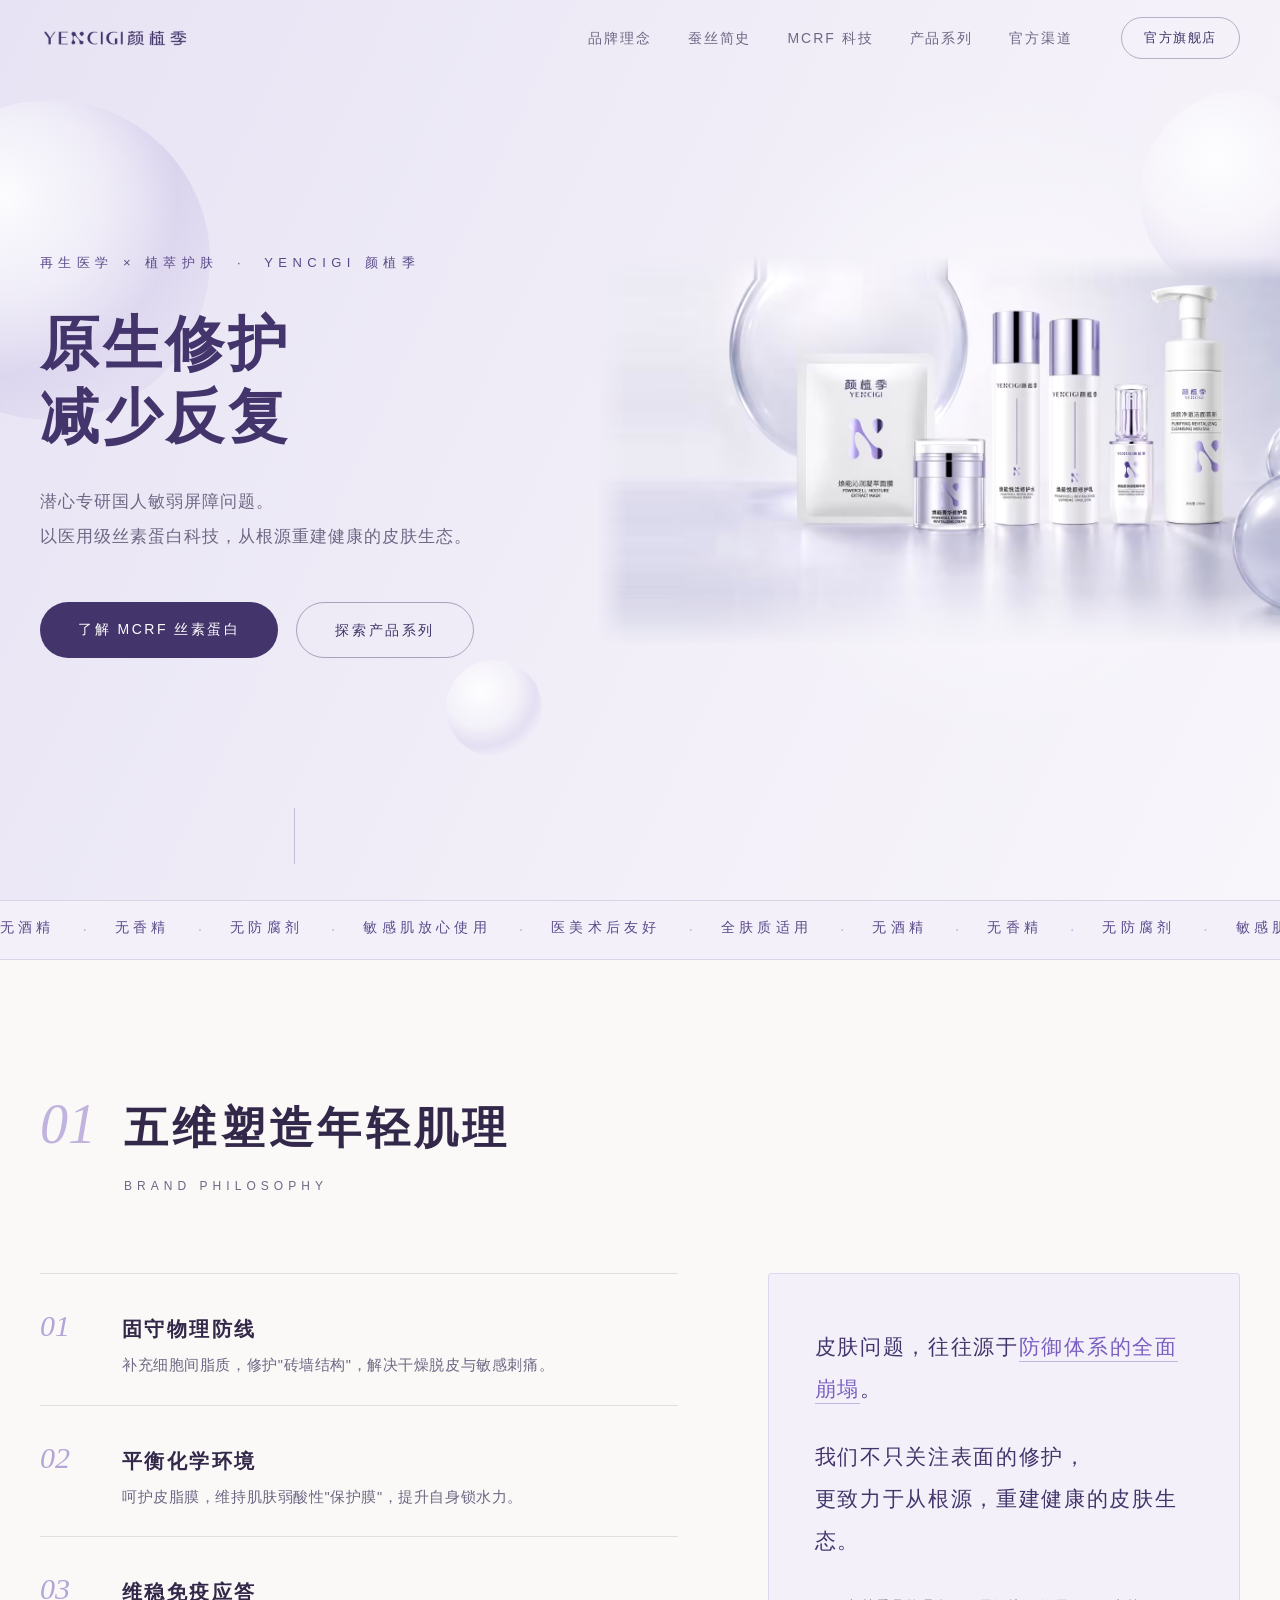
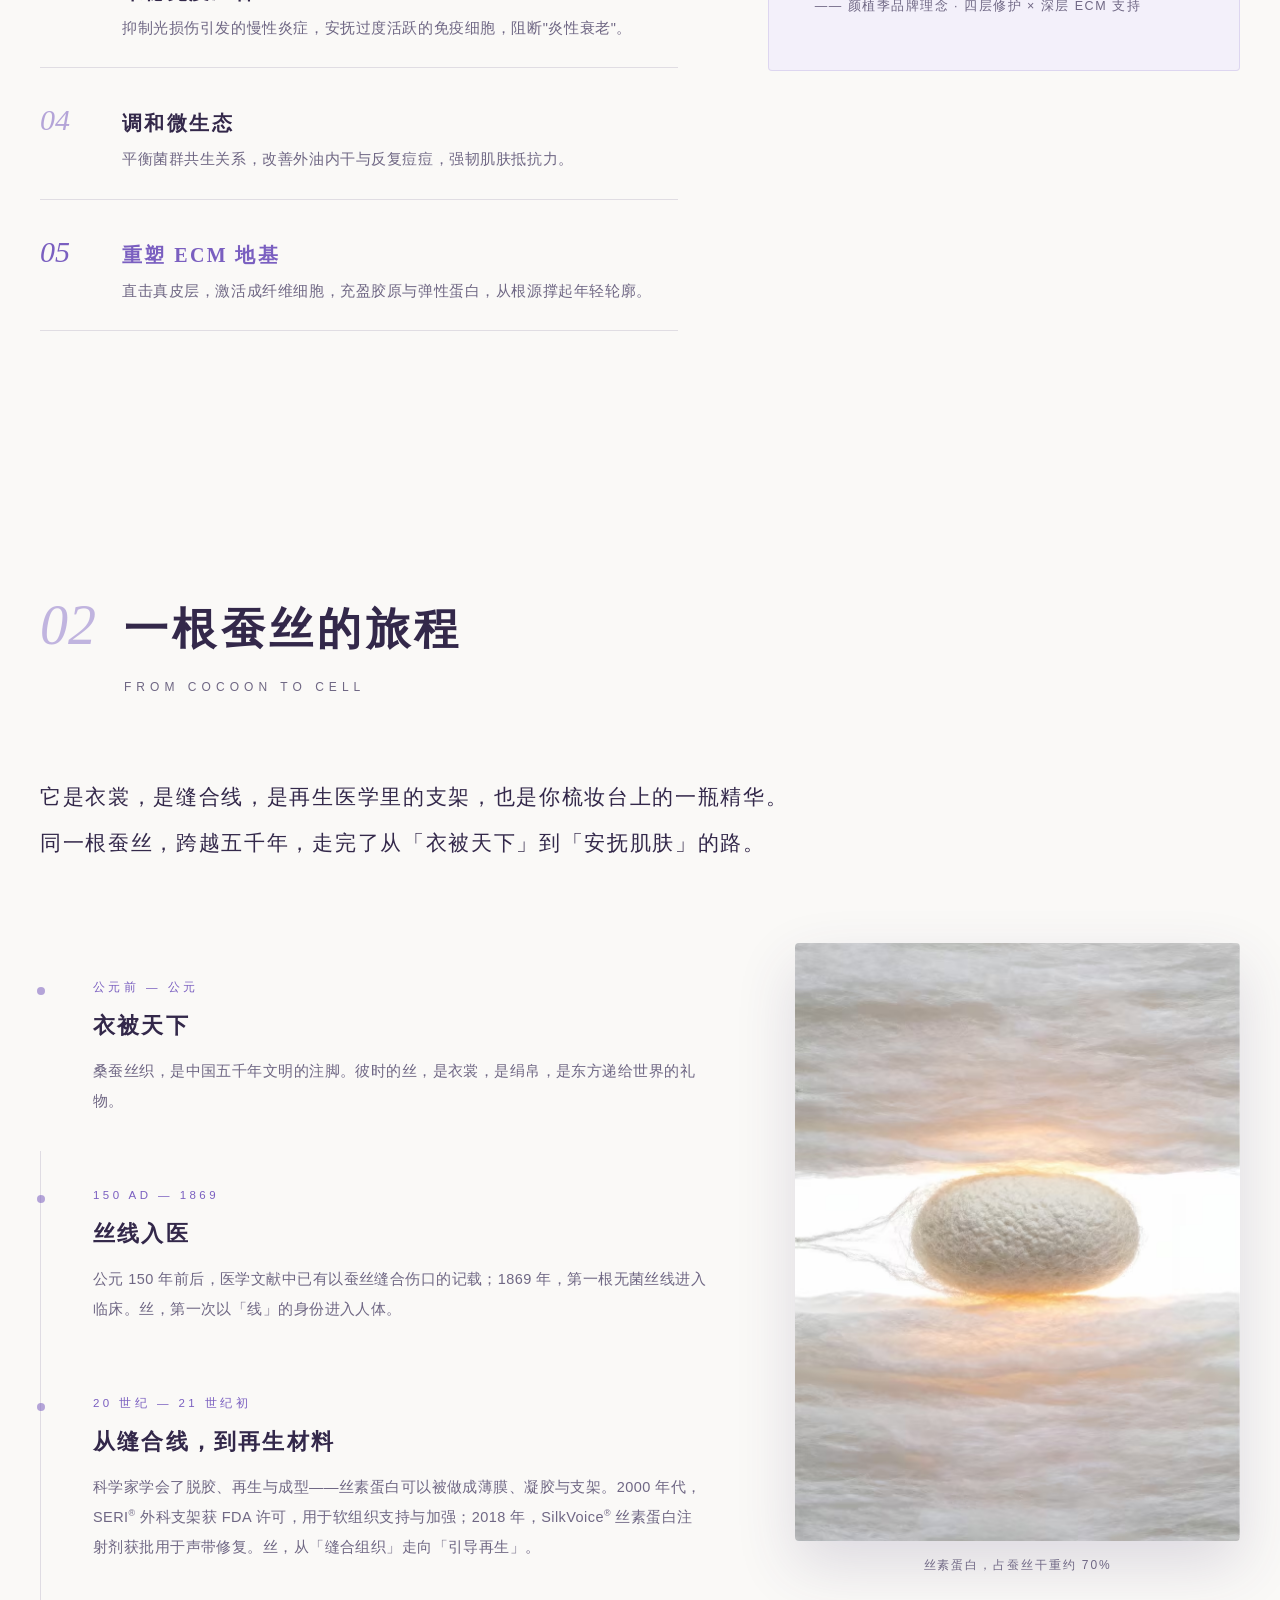
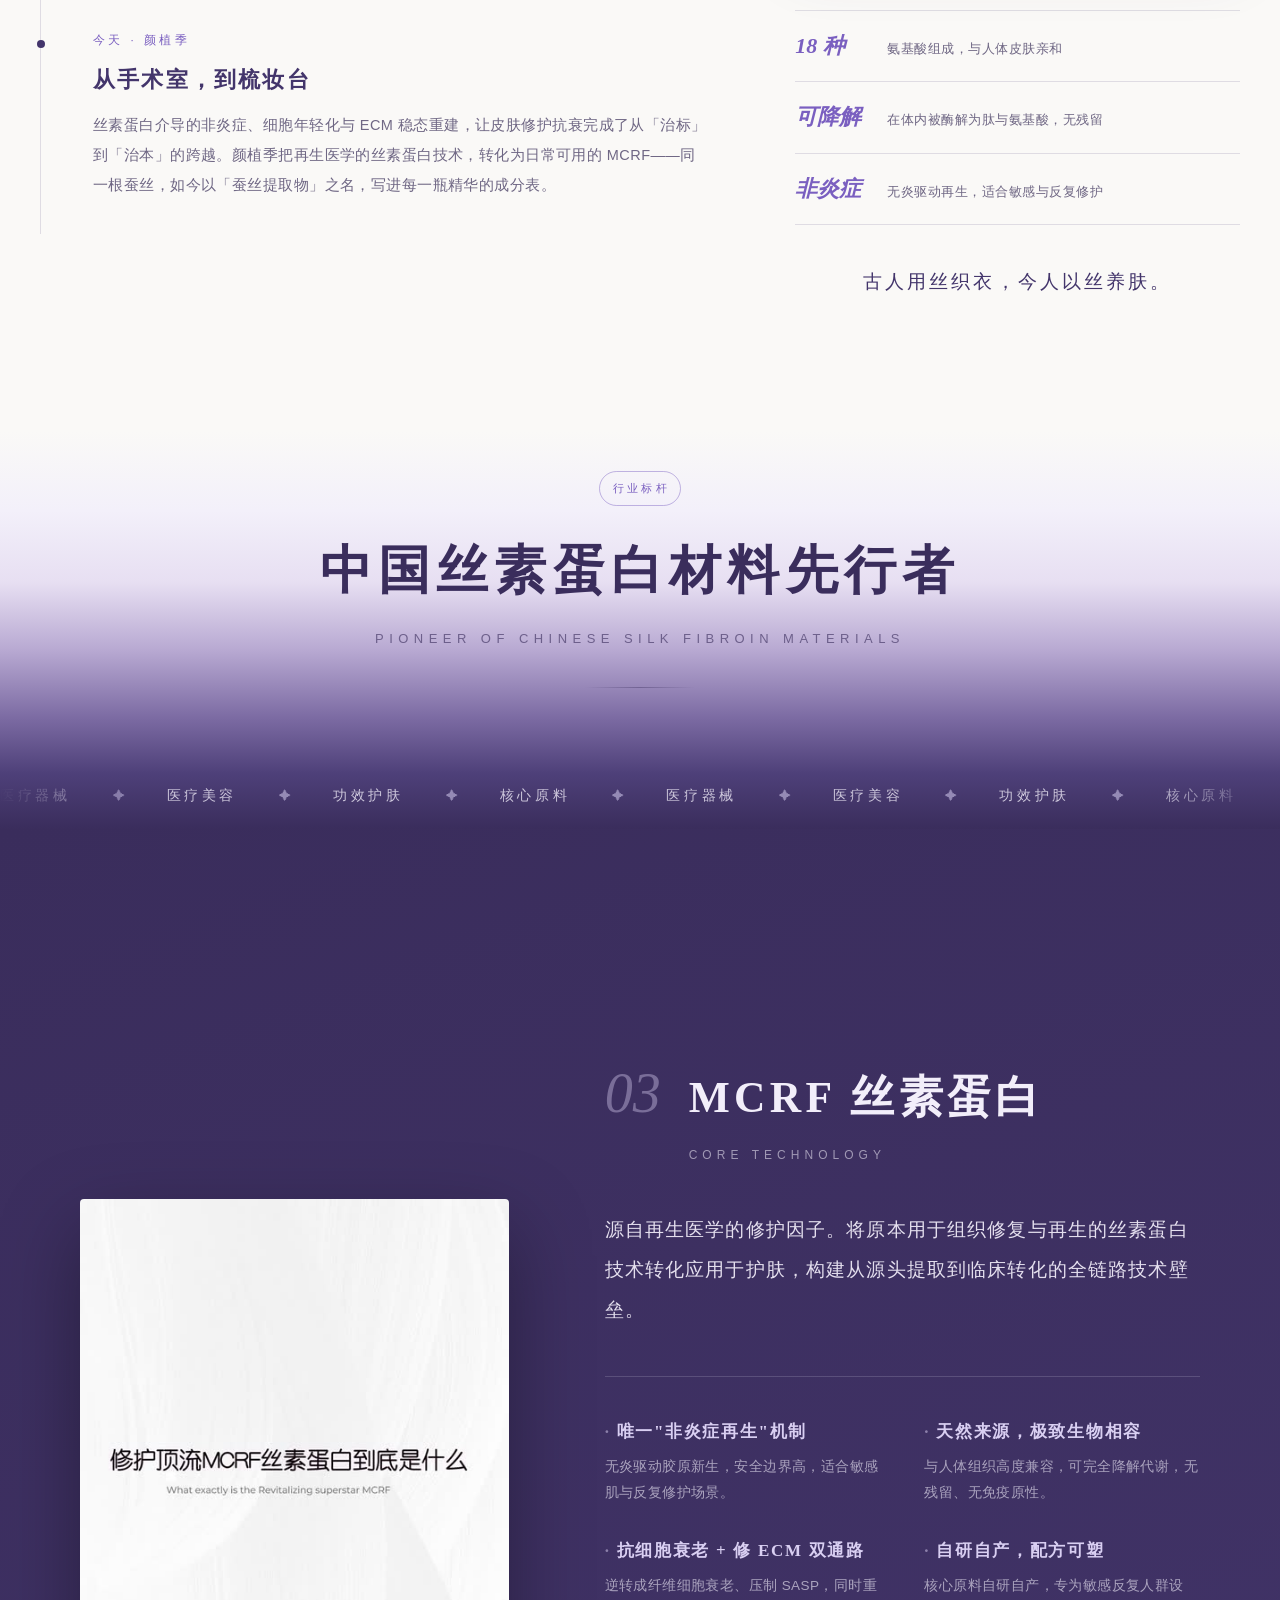
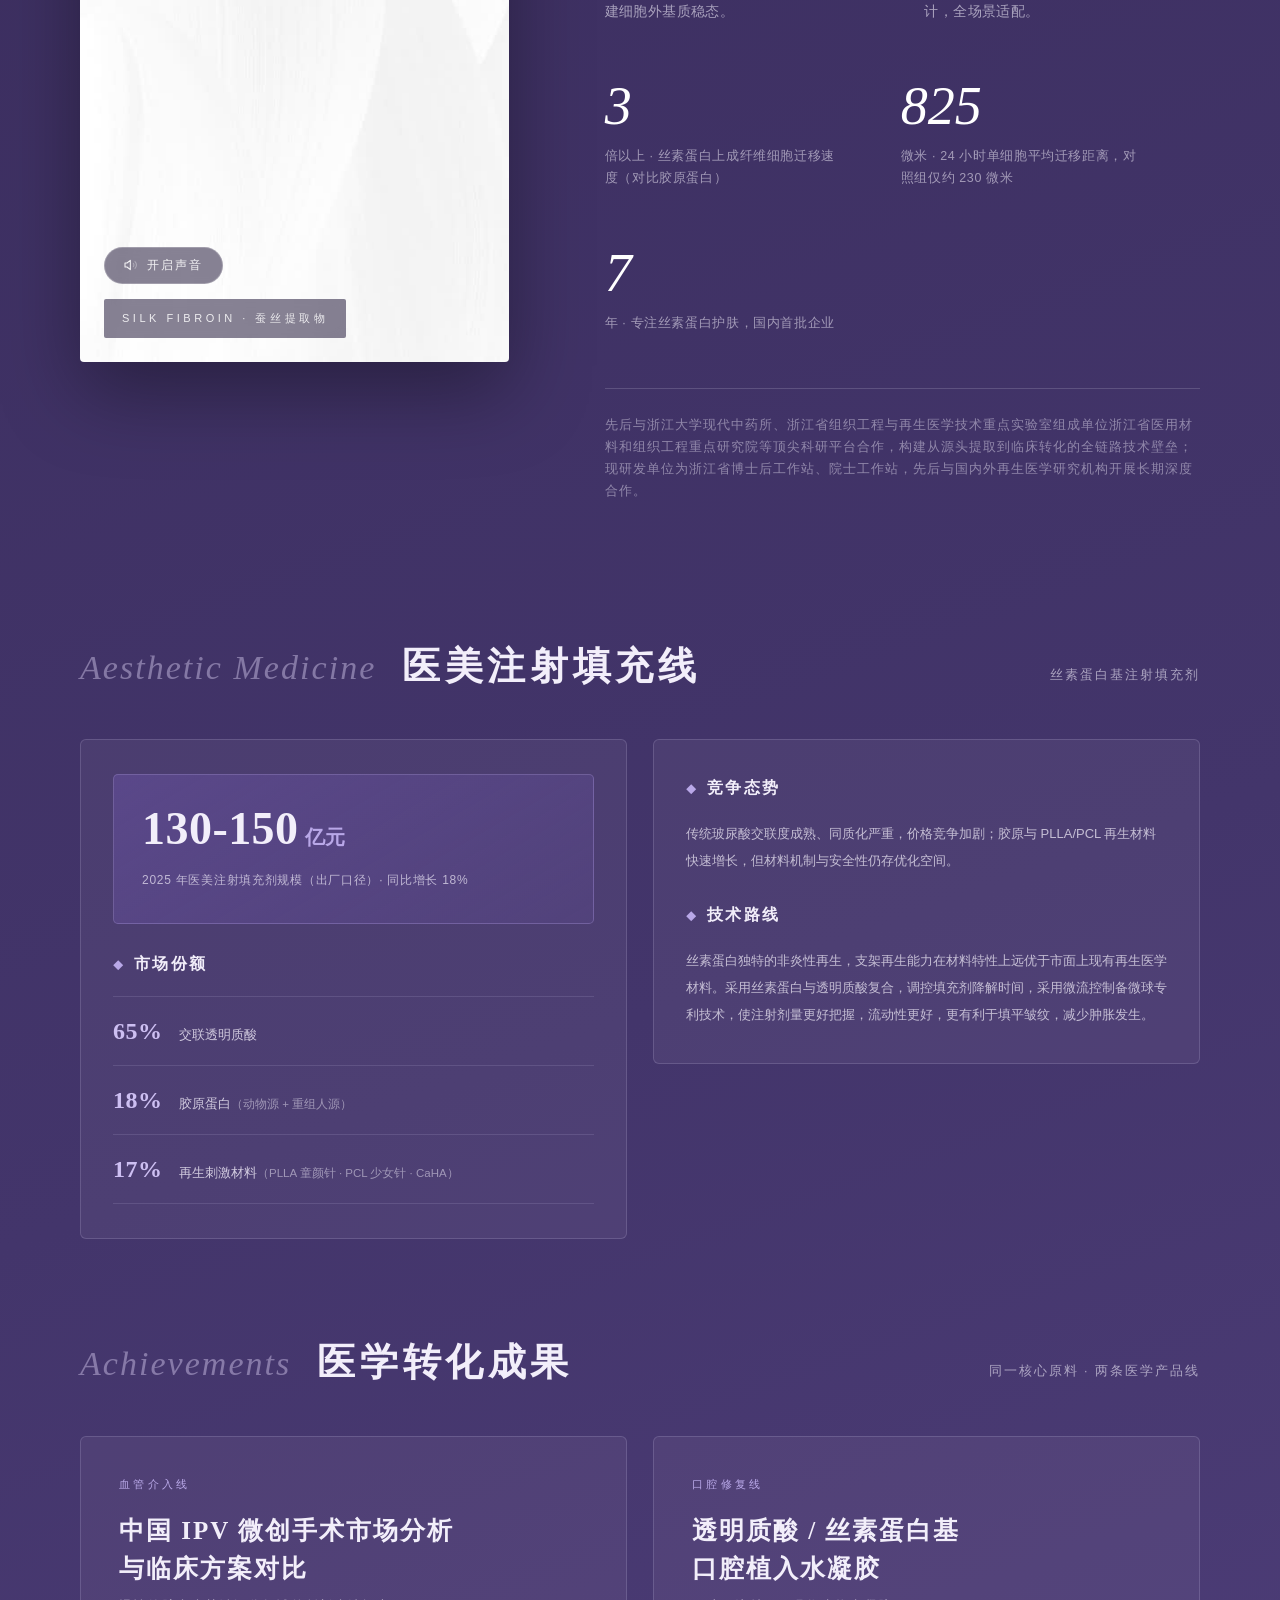
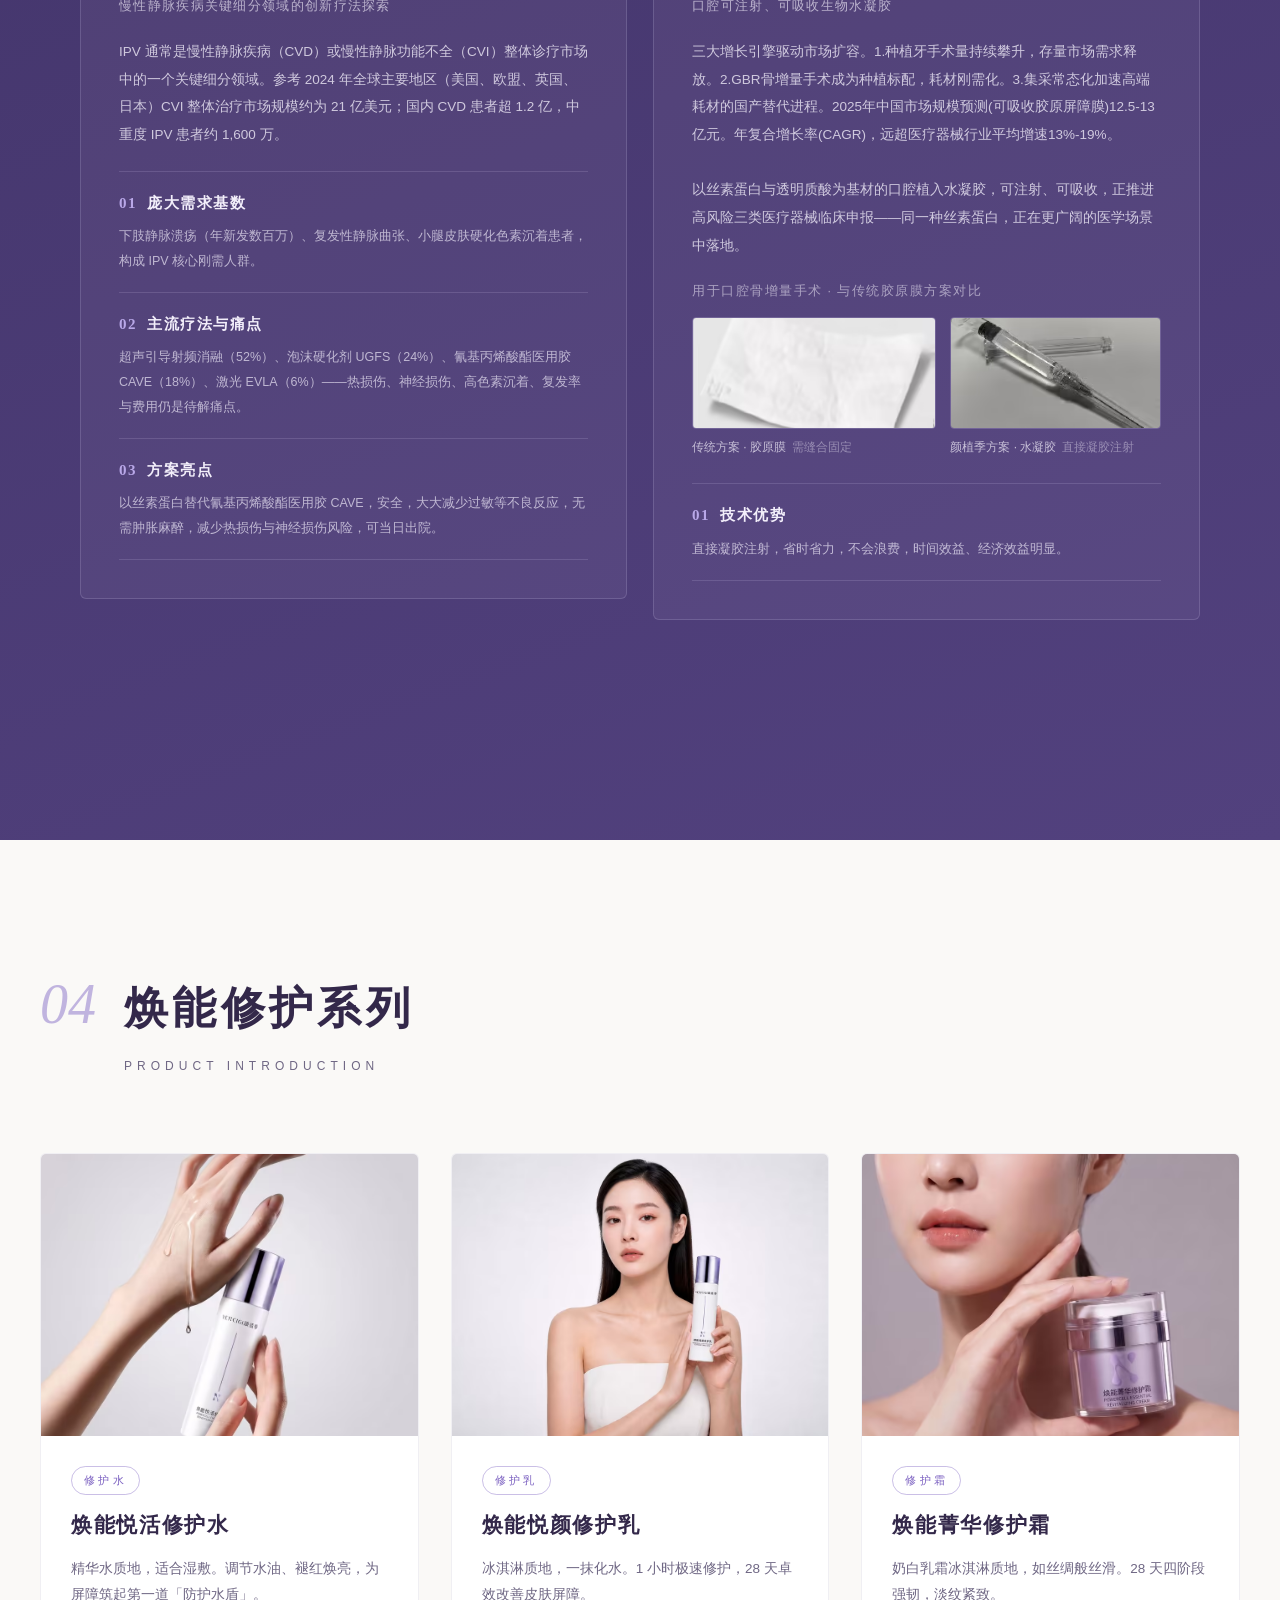
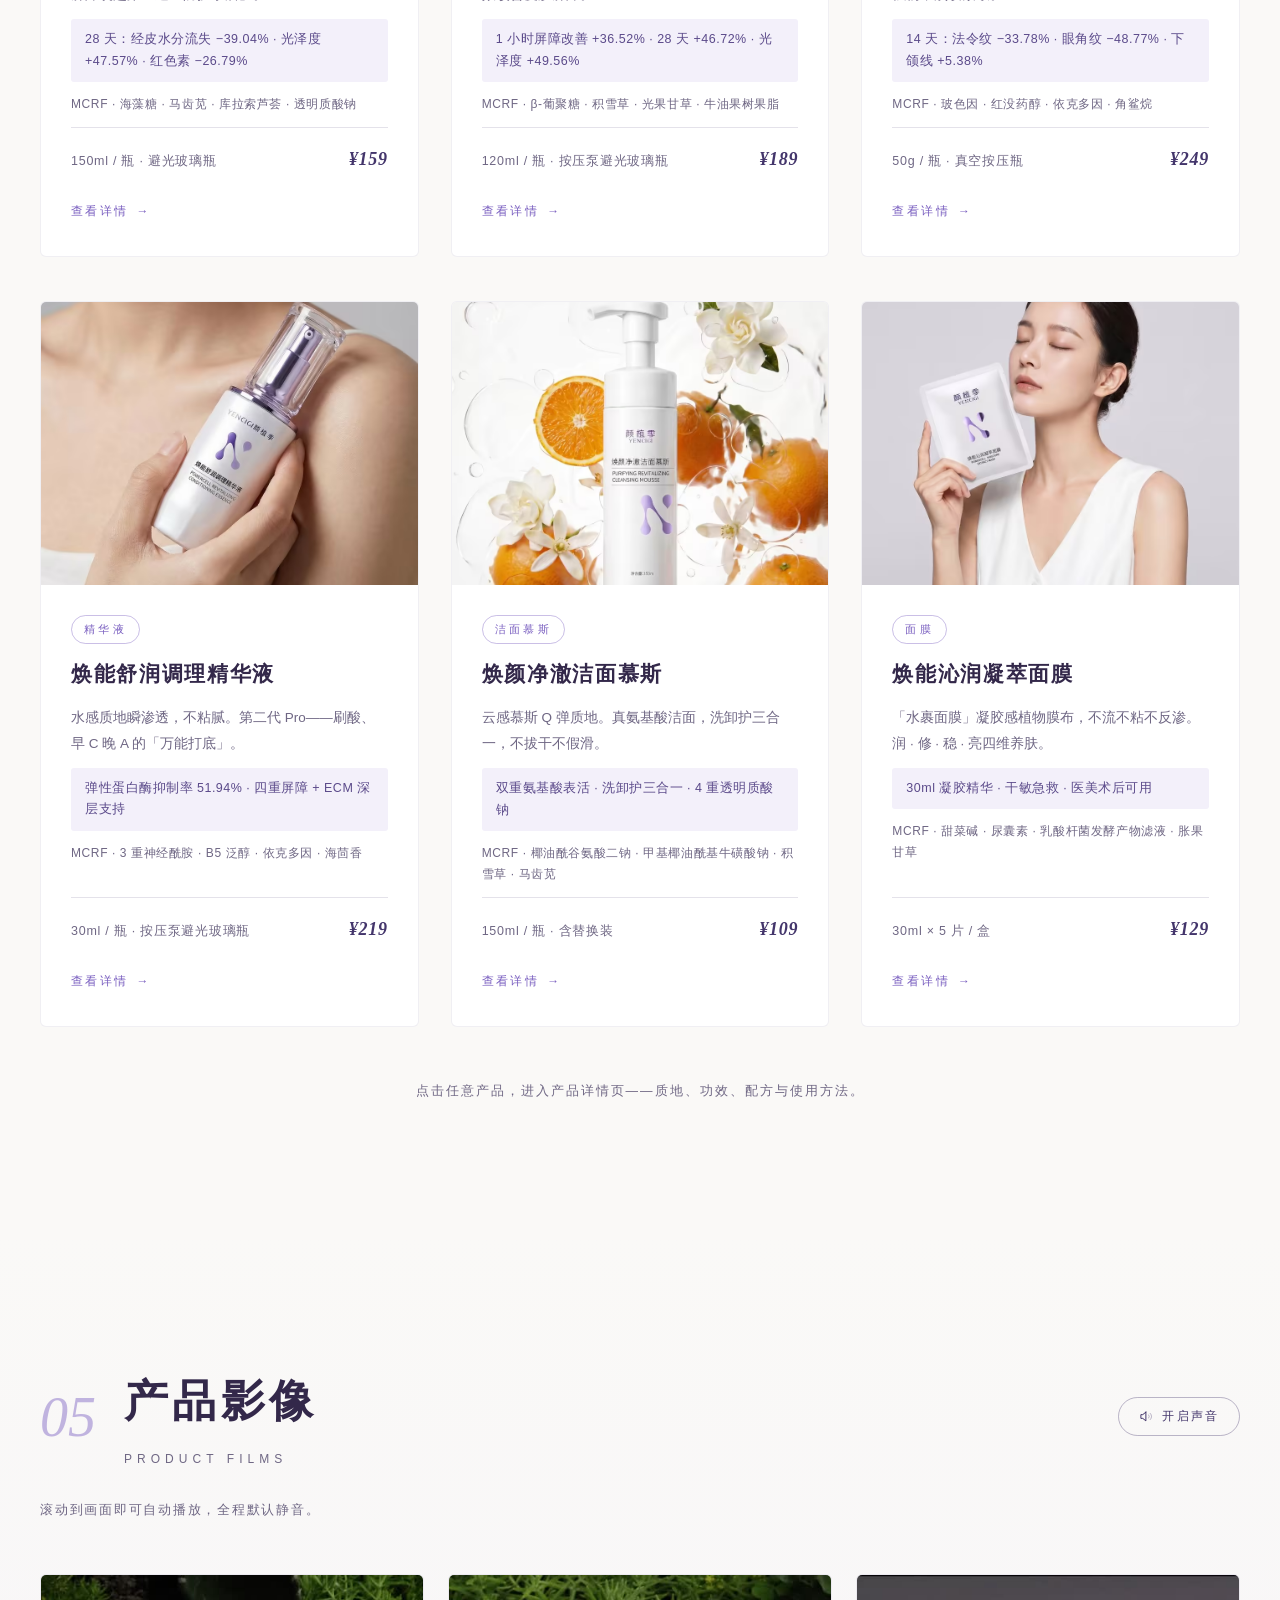
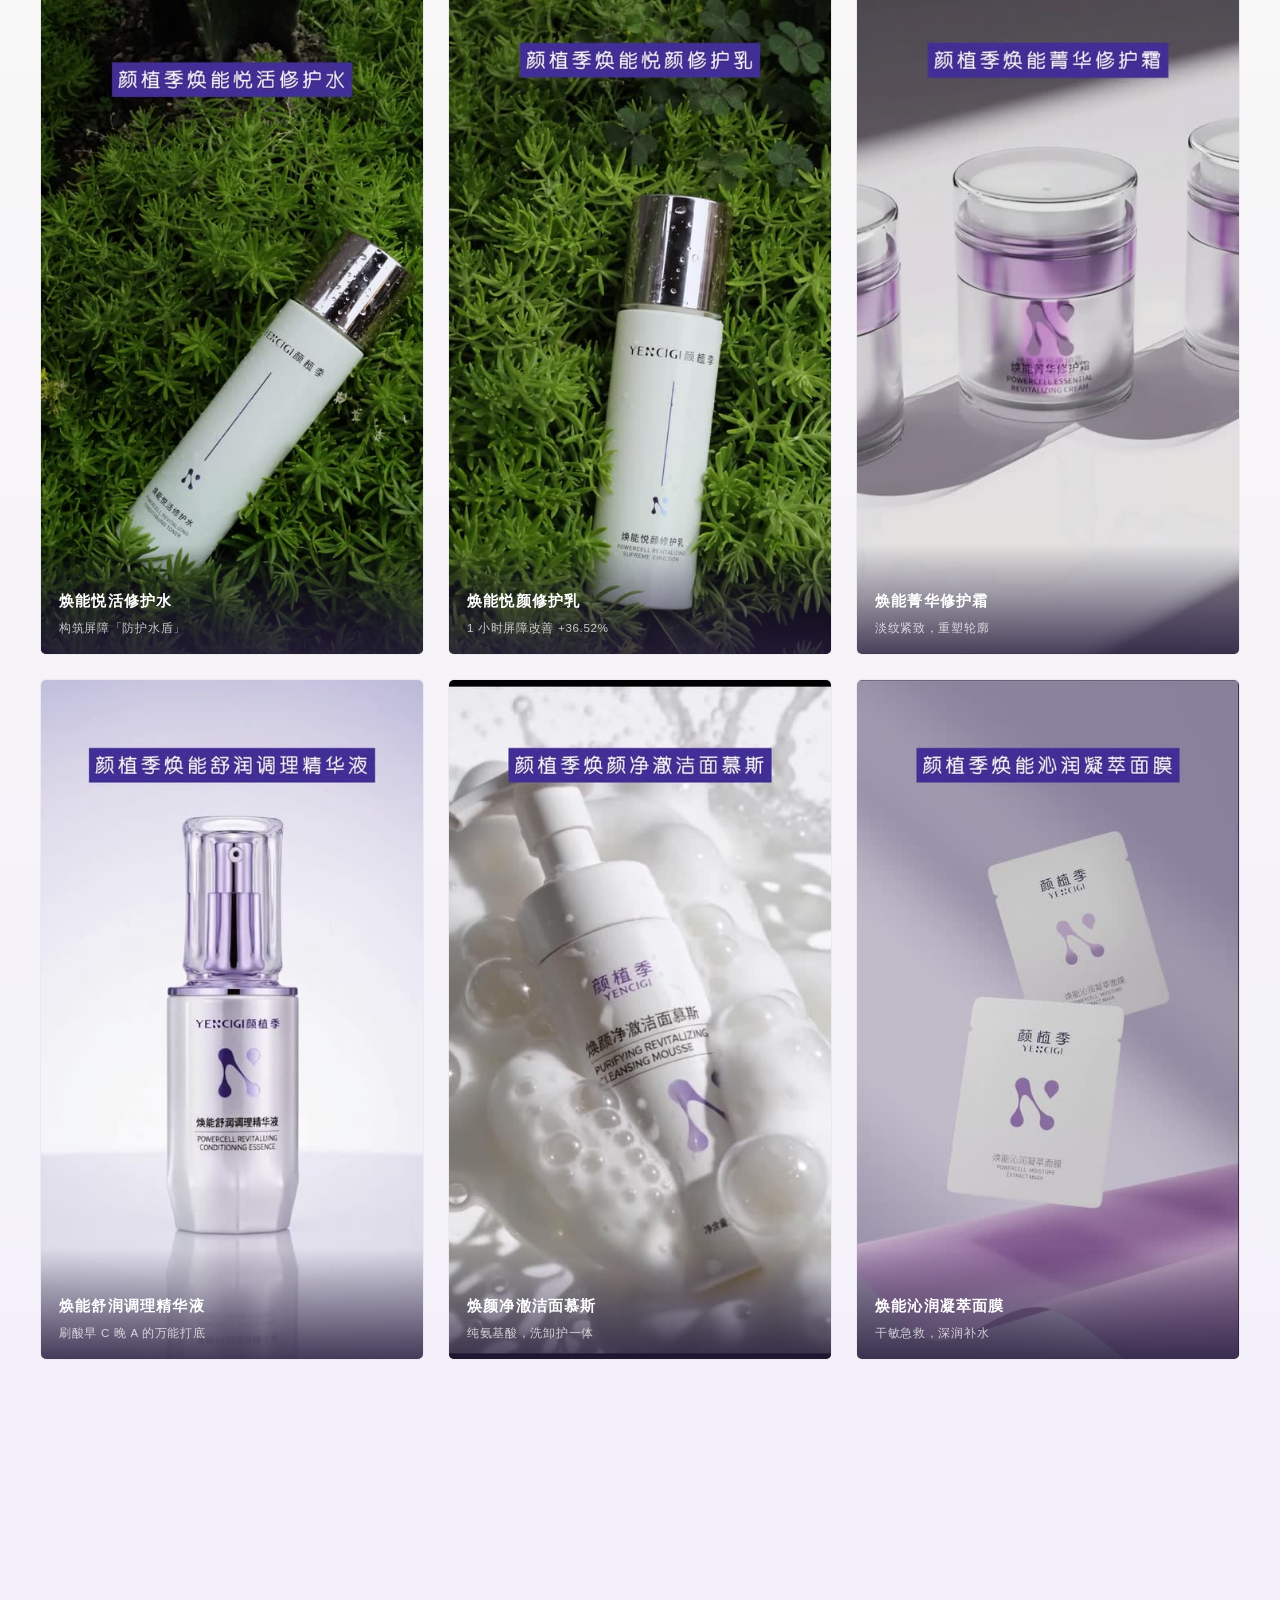
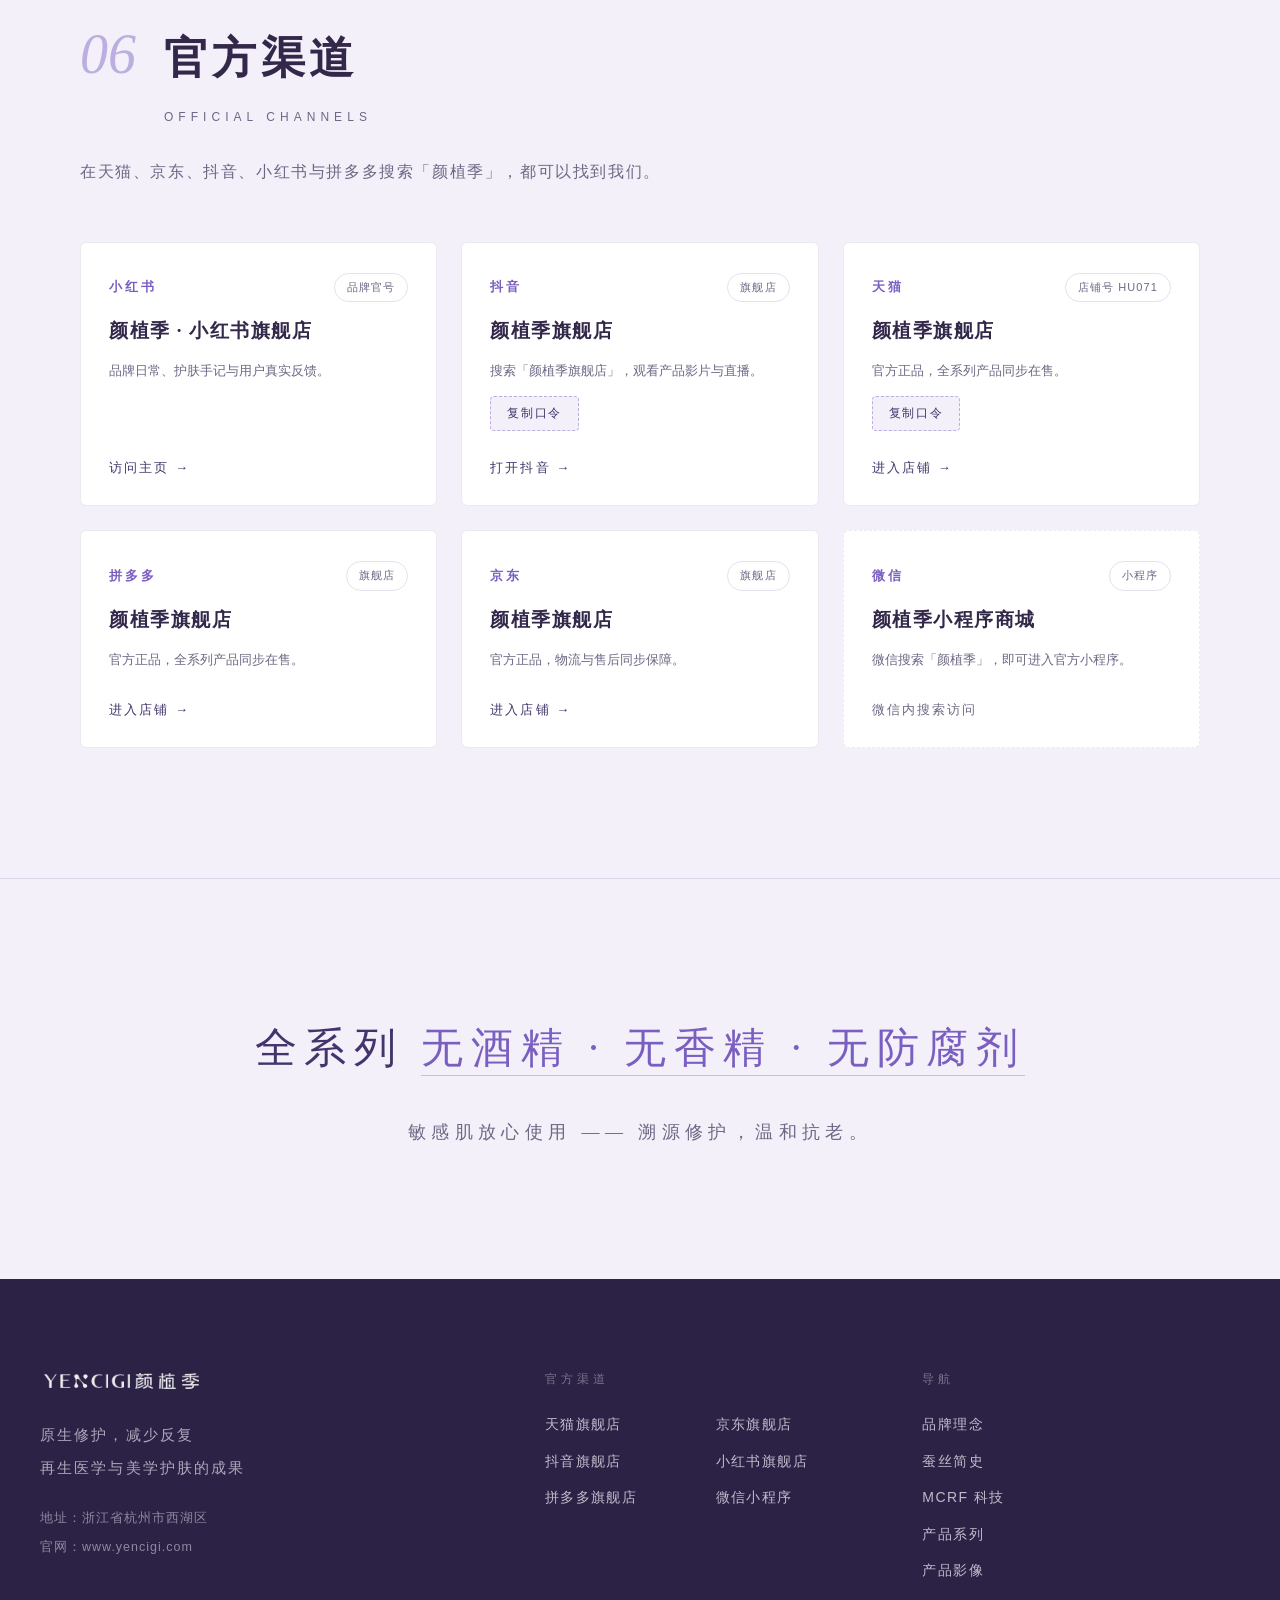
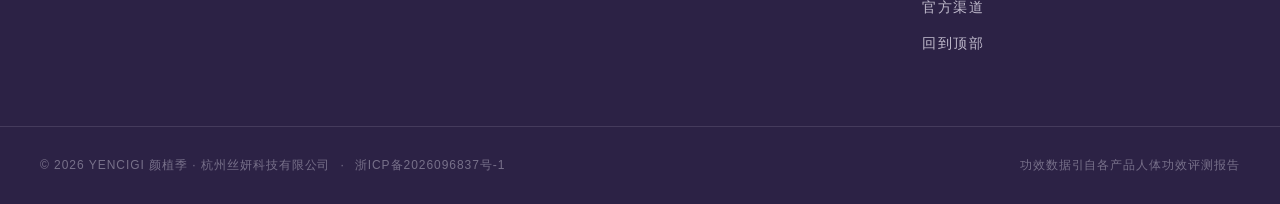
==== commit 98cc05d0: "feat(seo): 完善全站 SEO、结构化数据、OG 图与页脚备案信息" ====
--- a/index.html
+++ b/index.html
@@ -3,27 +3,30 @@
 <meta charset="UTF-8">
 <meta name="viewport" content="width=device-width, initial-scale=1.0">
 <script>document.documentElement.classList.add("js")</script>
-<title>颜植季 YENCIGI — 原生修护，减少反复</title>
+<title>颜植季 YENCIGI — 原生修护，减少反复 | 丝素蛋白敏弱肌护肤</title>
 <meta name="description" content="颜植季 YENCIGI，再生医学与美学护肤成果。以自研 MCRF 丝素蛋白为核心，潜心专研国人敏弱屏障问题。全系无酒精、无香精、无防腐剂。">
-<link rel="icon" type="image/png" href="assets/logo.png">
+<link rel="icon" href="assets/favicon-32.png" type="image/png" sizes="32x32">
+<link rel="apple-touch-icon" href="assets/apple-touch-icon.png" sizes="180x180">
 <link rel="stylesheet" href="style.css">
 <link rel="preload" as="image" href="assets/hero-products.avif" type="image/avif" fetchpriority="high">
 <link rel="canonical" href="https://www.yencigi.com/">
 <meta property="og:type" content="website">
 <meta property="og:site_name" content="颜植季 YENCIGI">
-<meta property="og:title" content="颜植季 YENCIGI — 原生修护，减少反复">
+<meta property="og:title" content="颜植季 YENCIGI — 原生修护，减少反复 | 丝素蛋白敏弱肌护肤">
 <meta property="og:description" content="颜植季 YENCIGI，再生医学与美学护肤成果。以自研 MCRF 丝素蛋白为核心，潜心专研国人敏弱屏障问题。全系无酒精、无香精、无防腐剂。">
 <meta property="og:url" content="https://www.yencigi.com/">
-<meta property="og:image" content="https://www.yencigi.com/assets/hero-products.jpg">
+<meta property="og:image" content="https://www.yencigi.com/assets/og-home.jpg">
+<meta property="og:image:width" content="1200">
+<meta property="og:image:height" content="630">
+<meta property="og:image:alt" content="颜植季 YENCIGI 焕能修护系列">
 <meta property="og:locale" content="zh_CN">
 <meta name="twitter:card" content="summary_large_image">
-<meta name="twitter:title" content="颜植季 YENCIGI — 原生修护，减少反复">
+<meta name="twitter:title" content="颜植季 YENCIGI — 原生修护，减少反复 | 丝素蛋白敏弱肌护肤">
 <meta name="twitter:description" content="颜植季 YENCIGI，再生医学与美学护肤成果。以自研 MCRF 丝素蛋白为核心，潜心专研国人敏弱屏障问题。全系无酒精、无香精、无防腐剂。">
-<meta name="twitter:image" content="https://www.yencigi.com/assets/hero-products.jpg">
+<meta name="twitter:image" content="https://www.yencigi.com/assets/og-home.jpg">
 <meta name="theme-color" content="#faf9f7">
 <script type="application/ld+json">
-{"@context":"https://schema.org","@type":"Organization","name":"颜植季 YENCIGI",
-"url":"https://www.yencigi.com","logo":"https://www.yencigi.com/assets/logo.png","description":"颜植季 YENCIGI，再生医学与美学护肤成果。以自研 MCRF 丝素蛋白为核心，潜心专研国人敏弱屏障问题。全系无酒精、无香精、无防腐剂。"}
+{"@context":"https://schema.org","@graph":[{"@type":"Organization","@id":"https://www.yencigi.com/#organization","name":"颜植季 YENCIGI","legalName":"杭州丝妍科技有限公司","url":"https://www.yencigi.com/","address":{"@type":"PostalAddress","addressCountry":"CN","addressRegion":"浙江省","addressLocality":"杭州市西湖区"},"logo":{"@type":"ImageObject","url":"https://www.yencigi.com/assets/logo.png","width":388,"height":57},"description":"颜植季 YENCIGI，再生医学与美学护肤成果。以自研 MCRF 丝素蛋白为核心，潜心专研国人敏弱屏障问题。全系无酒精、无香精、无防腐剂。"},{"@type":"WebSite","@id":"https://www.yencigi.com/#website","name":"颜植季 YENCIGI","url":"https://www.yencigi.com/","inLanguage":"zh-CN","publisher":{"@id":"https://www.yencigi.com/#organization"}}]}
 </script>
 </head>
 <body>
@@ -46,6 +49,7 @@
   </div>
 </header>
 
+<main>
 <!-- ======= 首屏 ======= -->
 <section class="hero" id="top">
   <div class="hero-copy">
@@ -187,7 +191,7 @@
 <section class="section science" id="science">
   <div class="science-inner">
     <div class="science-media reveal">
-      <video class="tech-video" src="assets/v-mcrf.mp4" poster="assets/v-mcrf.mp4.jpg" muted="" loop="" playsinline="" preload="none" disablepictureinpicture aria-label="品牌影片"></video>
+      <video class="tech-video" src="assets/v-mcrf.mp4" poster="assets/v-mcrf.mp4.jpg" muted="" loop="" playsinline="" preload="none" disablepictureinpicture aria-label="MCRF 丝素蛋白核心科技影片"></video>
       <button class="video-sound" data-video="tech" aria-label="开启声音">
         <svg viewBox="0 0 24 24" width="16" height="16" fill="none" stroke="currentColor" stroke-width="1.6" stroke-linecap="round" stroke-linejoin="round"><path d="M11 5 6 9H3v6h3l5 4V5z"></path><path class="wave" d="M15.5 9.5a4 4 0 0 1 0 5"></path><path class="wave" d="M18 7a7.5 7.5 0 0 1 0 10"></path></svg>
         <span>开启声音</span>
@@ -204,10 +208,10 @@
       </div>
       <p class="science-lede reveal d1">源自再生医学的修护因子。将原本用于组织修复与再生的丝素蛋白技术转化应用于护肤，构建从源头提取到临床转化的全链路技术壁垒。</p>
       <div class="advantages">
-        <div class="adv reveal d1"><h4>唯一"非炎症再生"机制</h4><p>无炎驱动胶原新生，安全边界高，适合敏感肌与反复修护场景。</p></div>
-        <div class="adv reveal d2"><h4>天然来源，极致生物相容</h4><p>与人体组织高度兼容，可完全降解代谢，无残留、无免疫原性。</p></div>
-        <div class="adv reveal d3"><h4>抗细胞衰老 + 修 ECM 双通路</h4><p>逆转成纤维细胞衰老、压制 SASP，同时重建细胞外基质稳态。</p></div>
-        <div class="adv reveal d4"><h4>自研自产，配方可塑</h4><p>核心原料自研自产，专为敏感反复人群设计，全场景适配。</p></div>
+        <div class="adv reveal d1"><h3>唯一"非炎症再生"机制</h3><p>无炎驱动胶原新生，安全边界高，适合敏感肌与反复修护场景。</p></div>
+        <div class="adv reveal d2"><h3>天然来源，极致生物相容</h3><p>与人体组织高度兼容，可完全降解代谢，无残留、无免疫原性。</p></div>
+        <div class="adv reveal d3"><h3>抗细胞衰老 + 修 ECM 双通路</h3><p>逆转成纤维细胞衰老、压制 SASP，同时重建细胞外基质稳态。</p></div>
+        <div class="adv reveal d4"><h3>自研自产，配方可塑</h3><p>核心原料自研自产，专为敏感反复人群设计，全场景适配。</p></div>
       </div>
       <div class="stats">
         <div class="stat reveal"><strong data-count="3">3</strong><span>倍以上 · 丝素蛋白上成纤维细胞迁移速度（对比胶原蛋白）</span></div>
@@ -233,7 +237,7 @@
           <span>2025 年医美注射填充剂规模（出厂口径）· 同比增长 18%</span>
         </div>
         <div class="sci-inj-block">
-          <h4><i>◆</i>市场份额</h4>
+          <h3><i>◆</i>市场份额</h3>
           <ul class="sci-inj-share">
             <li><b>65%</b><span>交联透明质酸</span></li>
             <li><b>18%</b><span>胶原蛋白<em>（动物源 + 重组人源）</em></span></li>
@@ -244,11 +248,11 @@
 
       <div class="sci-inj-col reveal d1">
         <div class="sci-inj-block">
-          <h4><i>◆</i>竞争态势</h4>
+          <h3><i>◆</i>竞争态势</h3>
           <p>传统玻尿酸交联度成熟、同质化严重，价格竞争加剧；胶原与 PLLA/PCL 再生材料快速增长，但材料机制与安全性仍存优化空间。</p>
         </div>
         <div class="sci-inj-block">
-          <h4><i>◆</i>技术路线</h4>
+          <h3><i>◆</i>技术路线</h3>
           <p>丝素蛋白独特的非炎性再生，支架再生能力在材料特性上远优于市面上现有再生医学材料。采用丝素蛋白与透明质酸复合，调控填充剂降解时间，采用微流控制备微球专利技术，使注射剂量更好把握，流动性更好，更有利于填平皱纹，减少肿胀发生。</p>
         </div>
       </div>
@@ -414,27 +418,27 @@
 
   <div class="film-grid">
     <figure class="film-card reveal">
-      <video src="assets/v-toner.mp4" poster="assets/v-toner.mp4.jpg" muted="" loop="" playsinline="" preload="none" data-film="" disablepictureinpicture aria-label="品牌影片"></video>
+      <video src="assets/v-toner.mp4" poster="assets/v-toner.mp4.jpg" muted="" loop="" playsinline="" preload="none" data-film="" disablepictureinpicture aria-label="焕能悦活修护水产品影片"></video>
       <figcaption><b>焕能悦活修护水</b><span>构筑屏障「防护水盾」</span></figcaption>
     </figure>
     <figure class="film-card reveal d1">
-      <video src="assets/v-lotion.mp4" poster="assets/v-lotion.mp4.jpg" muted="" loop="" playsinline="" preload="none" data-film="" disablepictureinpicture aria-label="品牌影片"></video>
+      <video src="assets/v-lotion.mp4" poster="assets/v-lotion.mp4.jpg" muted="" loop="" playsinline="" preload="none" data-film="" disablepictureinpicture aria-label="焕能悦颜修护乳产品影片"></video>
       <figcaption><b>焕能悦颜修护乳</b><span>1 小时屏障改善 +36.52%</span></figcaption>
     </figure>
     <figure class="film-card reveal d2">
-      <video src="assets/v-cream.mp4" poster="assets/v-cream.mp4.jpg" muted="" loop="" playsinline="" preload="none" data-film="" disablepictureinpicture aria-label="品牌影片"></video>
+      <video src="assets/v-cream.mp4" poster="assets/v-cream.mp4.jpg" muted="" loop="" playsinline="" preload="none" data-film="" disablepictureinpicture aria-label="焕能菁华修护霜产品影片"></video>
       <figcaption><b>焕能菁华修护霜</b><span>淡纹紧致，重塑轮廓</span></figcaption>
     </figure>
     <figure class="film-card reveal">
-      <video src="assets/v-serum.mp4" poster="assets/v-serum.mp4.jpg" muted="" loop="" playsinline="" preload="none" data-film="" disablepictureinpicture aria-label="品牌影片"></video>
+      <video src="assets/v-serum.mp4" poster="assets/v-serum.mp4.jpg" muted="" loop="" playsinline="" preload="none" data-film="" disablepictureinpicture aria-label="焕能舒润调理精华液产品影片"></video>
       <figcaption><b>焕能舒润调理精华液</b><span>刷酸早 C 晚 A 的万能打底</span></figcaption>
     </figure>
     <figure class="film-card reveal d1">
-      <video src="assets/v-cleanser.mp4" poster="assets/v-cleanser.mp4.jpg" muted="" loop="" playsinline="" preload="none" data-film="" disablepictureinpicture aria-label="品牌影片"></video>
+      <video src="assets/v-cleanser.mp4" poster="assets/v-cleanser.mp4.jpg" muted="" loop="" playsinline="" preload="none" data-film="" disablepictureinpicture aria-label="焕颜净澈洁面慕斯产品影片"></video>
       <figcaption><b>焕颜净澈洁面慕斯</b><span>纯氨基酸，洗卸护一体</span></figcaption>
     </figure>
     <figure class="film-card reveal d2">
-      <video src="assets/v-mask.mp4" poster="assets/v-mask.mp4.jpg" muted="" loop="" playsinline="" preload="none" data-film="" disablepictureinpicture aria-label="品牌影片"></video>
+      <video src="assets/v-mask.mp4" poster="assets/v-mask.mp4.jpg" muted="" loop="" playsinline="" preload="none" data-film="" disablepictureinpicture aria-label="焕能沁润凝萃面膜产品影片"></video>
       <figcaption><b>焕能沁润凝萃面膜</b><span>干敏急救，深润补水</span></figcaption>
     </figure>
   </div>
@@ -503,6 +507,7 @@
   <p class="promise-line reveal">全系列 <em>无酒精 · 无香精 · 无防腐剂</em></p>
   <p class="promise-line sub reveal d1">敏感肌放心使用 —— 溯源修护，温和抗老。</p>
 </section>
+</main>
 
 <!-- ======= 购买渠道 / 页脚 ======= -->
 <footer class="site-footer" id="site-footer">
@@ -510,6 +515,10 @@
     <div class="footer-brand">
       <a href="#top"><img class="footer-logo" src="assets/logo.png" alt="YENCIGI 颜植季" width="388" height="57"></a>
       <p class="footer-slogan">原生修护，减少反复<br>再生医学与美学护肤的成果</p>
+      <div class="footer-meta">
+        <p>地址：浙江省杭州市西湖区</p>
+        <p>官网：<a href="https://www.yencigi.com/">www.yencigi.com</a></p>
+      </div>
     </div>
     <div class="footer-channels">
       <p class="footer-label">官方渠道</p>
@@ -536,7 +545,11 @@
     </div>
   </div>
   <div class="footer-bottom">
-    <p>© 2026 YENCIGI 颜植季 · 杭州丝妍科技有限公司</p>
+    <p class="footer-legal">
+      <span>© 2026 YENCIGI 颜植季 · 杭州丝妍科技有限公司</span>
+      <span class="footer-sep" aria-hidden="true">·</span>
+      <a class="footer-icp" href="https://beian.miit.gov.cn/" target="_blank" rel="noopener noreferrer">浙ICP备2026096837号-1</a>
+    </p>
     <p>功效数据引自各产品人体功效评测报告</p>
   </div>
 </footer>
--- a/style.css
+++ b/style.css
@@ -25,7 +25,7 @@
   -webkit-font-smoothing: antialiased;
   overflow-x: hidden;
 }
-img { display: block; max-width: 100%; }
+img { display: block; max-width: 100%; height: auto; }
 /* <picture> 不产生盒子，AVIF 降级不影响既有 img 选择器 */
 picture { display: contents; }
 a { color: inherit; text-decoration: none; }
@@ -308,11 +308,11 @@
   display: grid; grid-template-columns: 1fr 1fr; gap: 30px 44px;
   padding-top: 40px; border-top: 1px solid rgba(242,238,250,.16);
 }
-.adv h4 {
+.adv h3 {
   font-family: var(--serif); font-size: 17px; letter-spacing: 0.1em;
   color: #d9cff2; margin-bottom: 8px; font-weight: 600;
 }
-.adv h4::before { content: "· "; color: rgba(217, 207, 242, 0.5); }
+.adv h3::before { content: "· "; color: rgba(217, 207, 242, 0.5); }
 .adv p { font-size: 13.5px; line-height: 1.9; color: rgba(242, 238, 250, 0.6); letter-spacing: 0.03em; }
 .stats { display: flex; gap: 56px; margin-top: 54px; flex-wrap: wrap; }
 .stat strong {
@@ -401,6 +401,13 @@
   font-family: var(--serif); margin-top: 26px; font-size: 15px;
   letter-spacing: 0.14em; line-height: 2.2; color: rgba(242, 238, 250, 0.65);
 }
+.footer-meta {
+  margin-top: 22px; display: flex; flex-direction: column; gap: 6px;
+  font-size: 12.5px; letter-spacing: 0.08em; line-height: 1.8;
+  color: rgba(242, 238, 250, 0.5);
+}
+.footer-meta a { transition: color .3s; }
+.footer-meta a:hover { color: rgba(242, 238, 250, 0.9); }
 .footer-label {
   font-size: 12px; letter-spacing: 0.34em; text-transform: uppercase;
   color: rgba(242, 238, 250, 0.4); margin-bottom: 22px;
@@ -418,10 +425,14 @@
   display: flex; justify-content: space-between; gap: 16px; flex-wrap: wrap;
   font-size: 12px; letter-spacing: 0.08em; color: rgba(242, 238, 250, 0.38);
 }
+.footer-legal { display: flex; flex-wrap: wrap; align-items: center; gap: 6px 10px; }
+.footer-icp { transition: color .3s; }
+.footer-icp:hover { color: rgba(242, 238, 250, 0.85); }
 
 /* ============ 入场动画 ============ */
-html.js .reveal { opacity: 0; transform: translateY(34px); transition: opacity 1s ease, transform 1s cubic-bezier(.2,.65,.25,1); }
-html.js .reveal.visible { opacity: 1; transform: none; }
+/* 保持正文默认可见，仅以位移做入场动效，避免渲染期爬虫快照出现隐藏内容 */
+html.js .reveal { transform: translateY(24px); transition: transform .9s cubic-bezier(.2,.65,.25,1); }
+html.js .reveal.visible { transform: none; }
 .d1 { transition-delay: .12s; } .d2 { transition-delay: .24s; }
 .d3 { transition-delay: .36s; } .d4 { transition-delay: .48s; }
 
@@ -668,6 +679,8 @@
   .stats { gap: 34px; }
   .footer-inner { grid-template-columns: 1fr; gap: 44px; padding: 70px 22px 50px; }
   .footer-bottom { padding: 24px 22px; flex-direction: column; }
+  .footer-legal { flex-direction: column; align-items: flex-start; gap: 6px; }
+  .footer-sep { display: none; }
   .section-head { gap: 18px; margin-bottom: 52px; }
   .section-index { font-size: 42px; }
 }
@@ -888,7 +901,7 @@
   align-self: flex-start; margin: 22px 24px 0; font-size: 10.5px; letter-spacing: 0.28em;
   color: var(--violet); border: 1px solid rgba(122, 95, 192, 0.4); padding: 3px 11px; border-radius: 999px;
 }
-.pd-rec-card h4 { font-family: var(--serif); font-size: 17px; font-weight: 600; letter-spacing: 0.08em; margin: 14px 24px 0; }
+.pd-rec-card h3 { font-family: var(--serif); font-size: 17px; font-weight: 600; letter-spacing: 0.08em; margin: 14px 24px 0; }
 .pd-rec-card p { font-size: 12px; line-height: 1.9; color: var(--ink-soft); margin: 10px 24px 0; }
 .pd-rec-link { font-size: 12px; letter-spacing: 0.16em; color: var(--violet); margin: 20px 24px 24px; }
 
@@ -1106,11 +1119,11 @@
 }
 .sci-inj-num b i { font-style: normal; font-size: 20px; margin-left: 6px; color: #b9a8e8; }
 .sci-inj-num span { font-size: 12px; line-height: 1.9; letter-spacing: 0.06em; color: rgba(242, 238, 250, 0.68); }
-.sci-inj-block h4 {
+.sci-inj-block h3 {
   font-family: var(--serif); font-size: 16px; font-weight: 600;
   letter-spacing: 0.14em; color: #f2eefa; margin-bottom: 18px;
 }
-.sci-inj-block h4 i { font-style: normal; color: #b9a8e8; font-size: 10px; margin-right: 9px; }
+.sci-inj-block h3 i { font-style: normal; color: #b9a8e8; font-size: 10px; margin-right: 9px; }
 .sci-inj-block p { font-size: 13px; line-height: 2.1; color: rgba(242, 238, 250, 0.72); }
 .sci-inj-share { display: flex; flex-direction: column; gap: 0; }
 .sci-inj-share li {
